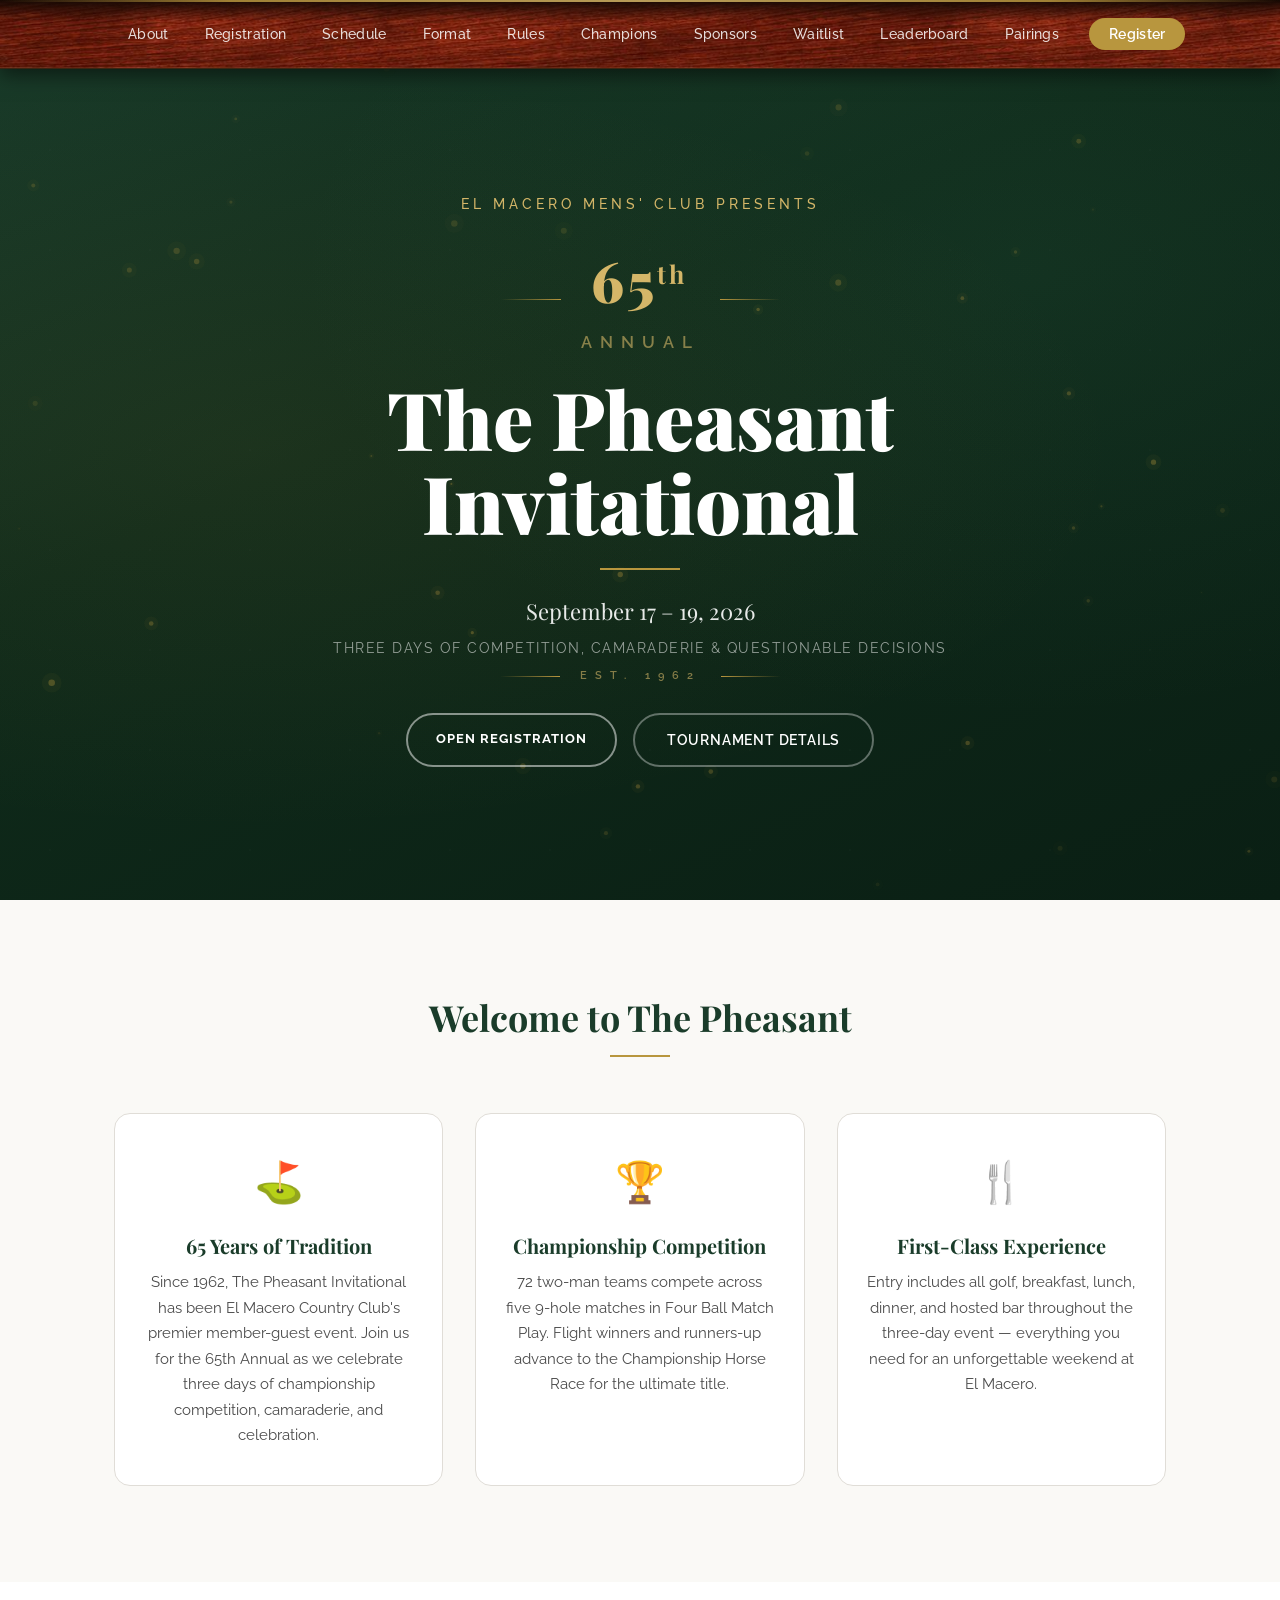
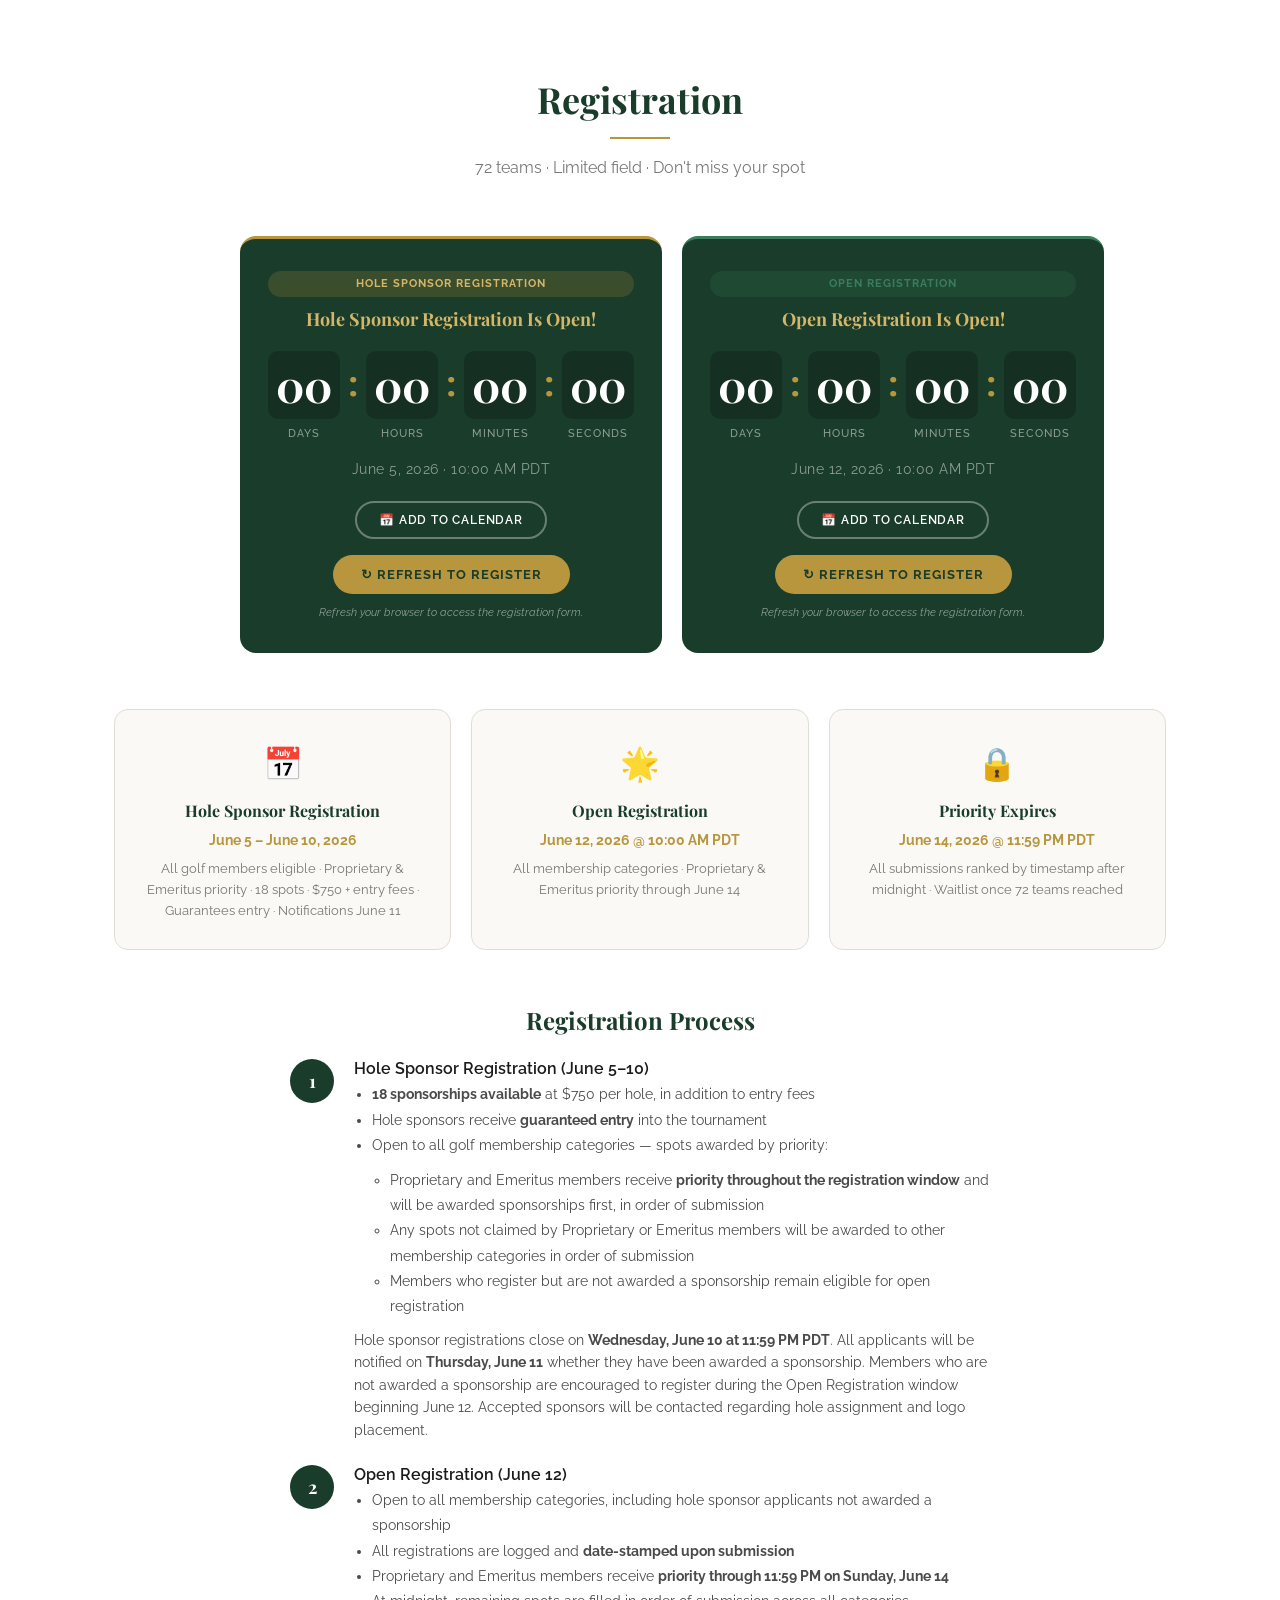
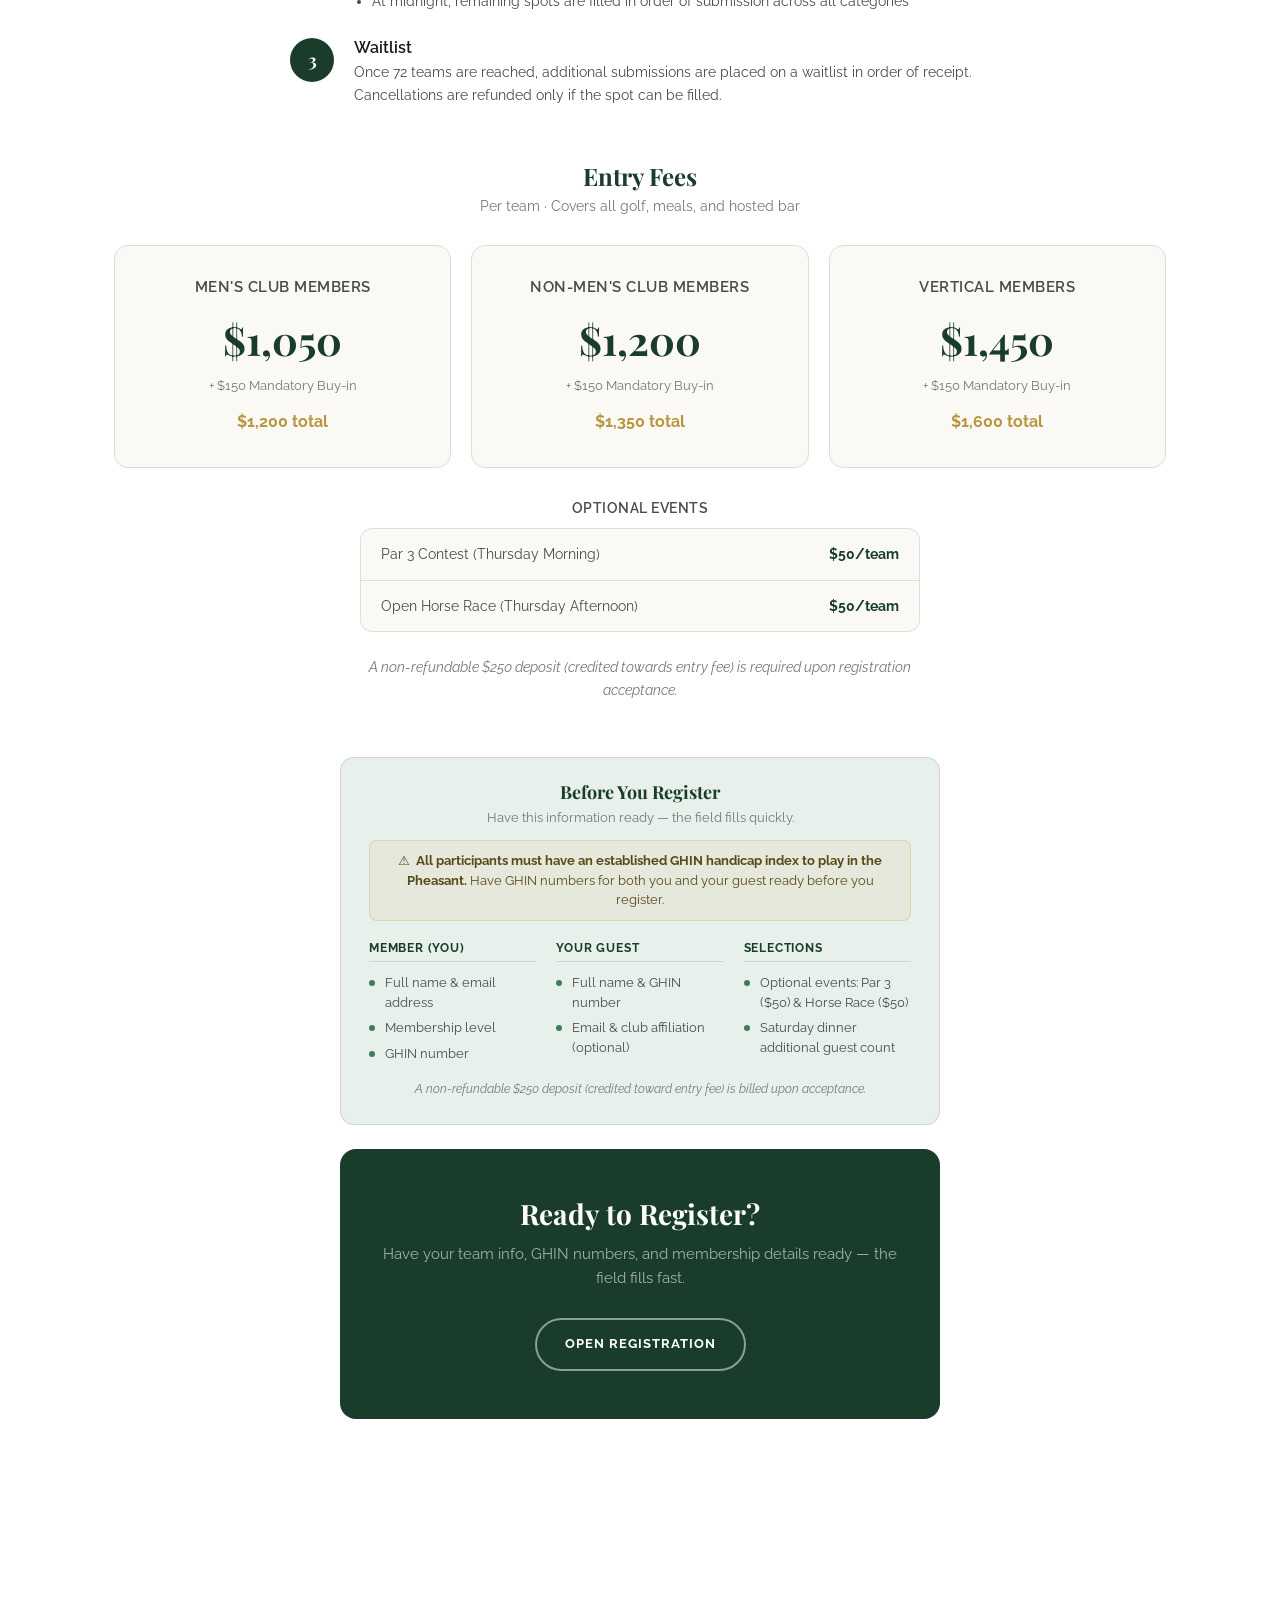
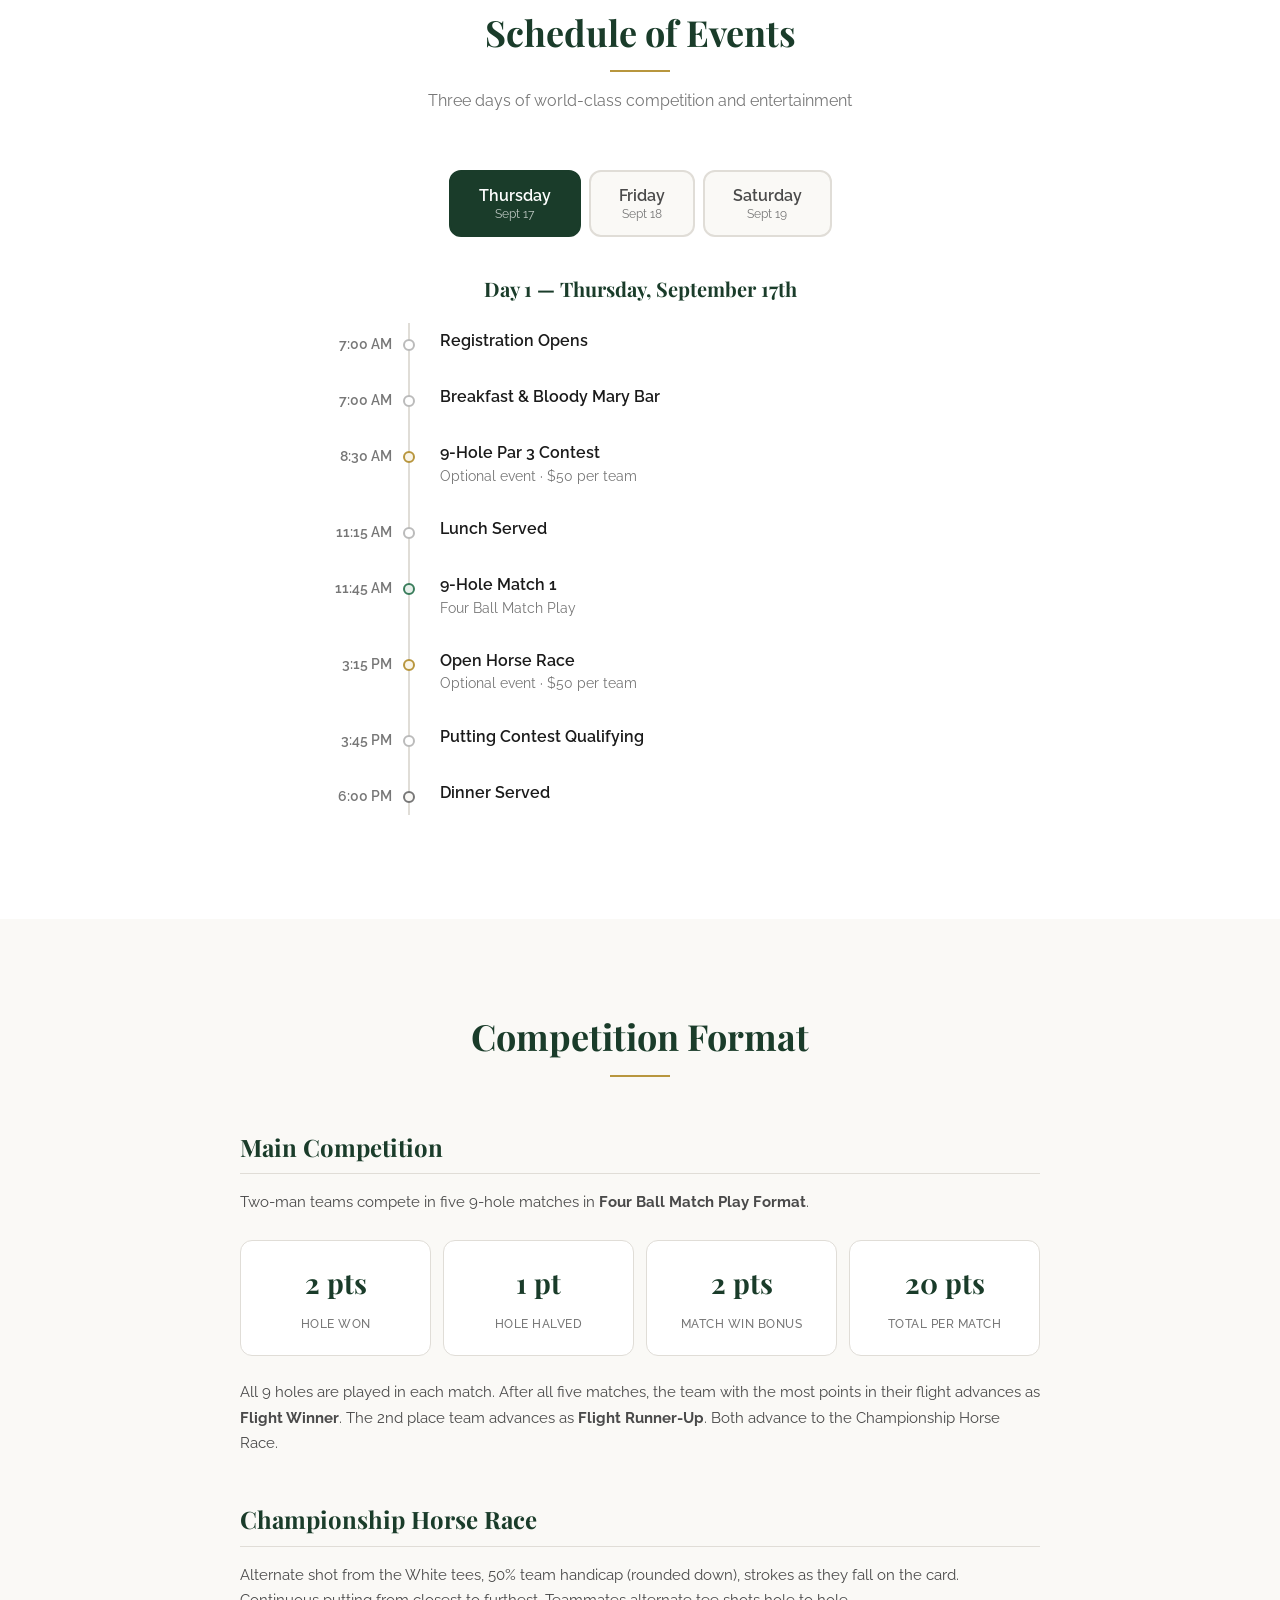
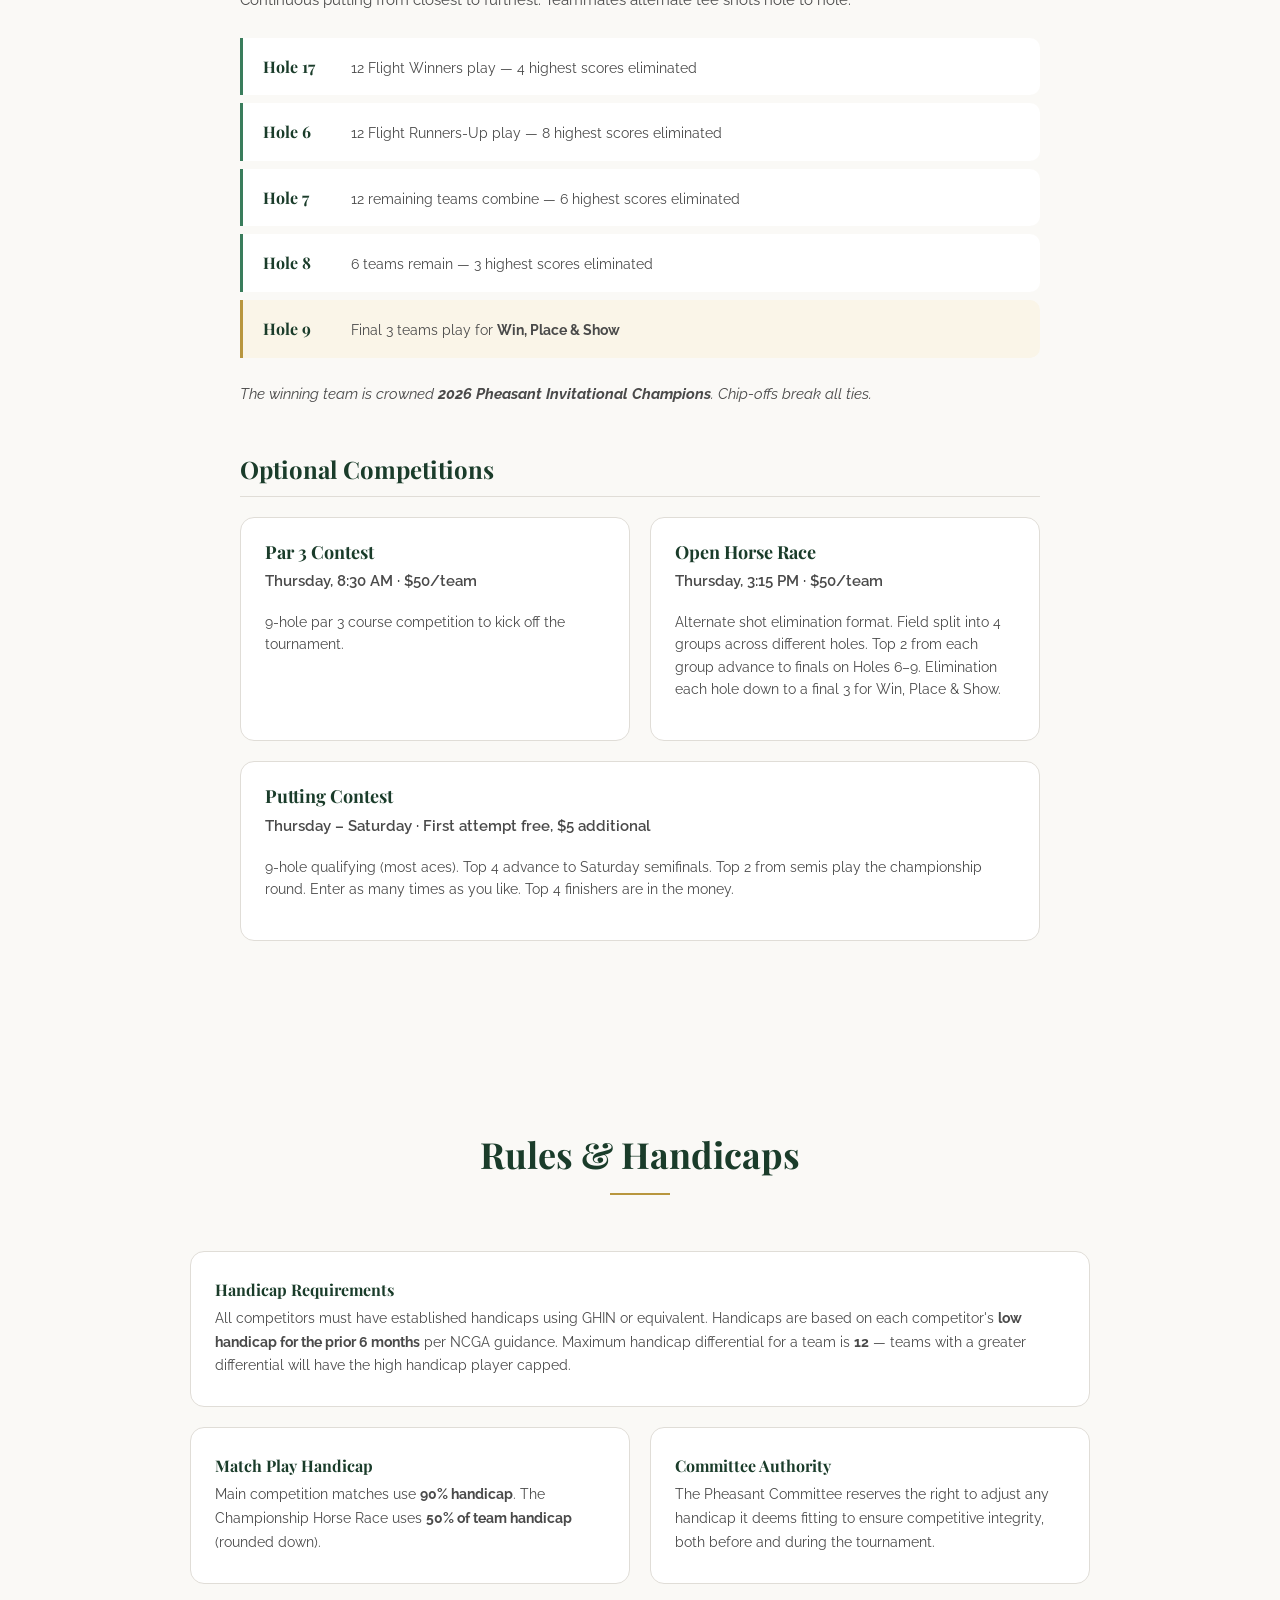
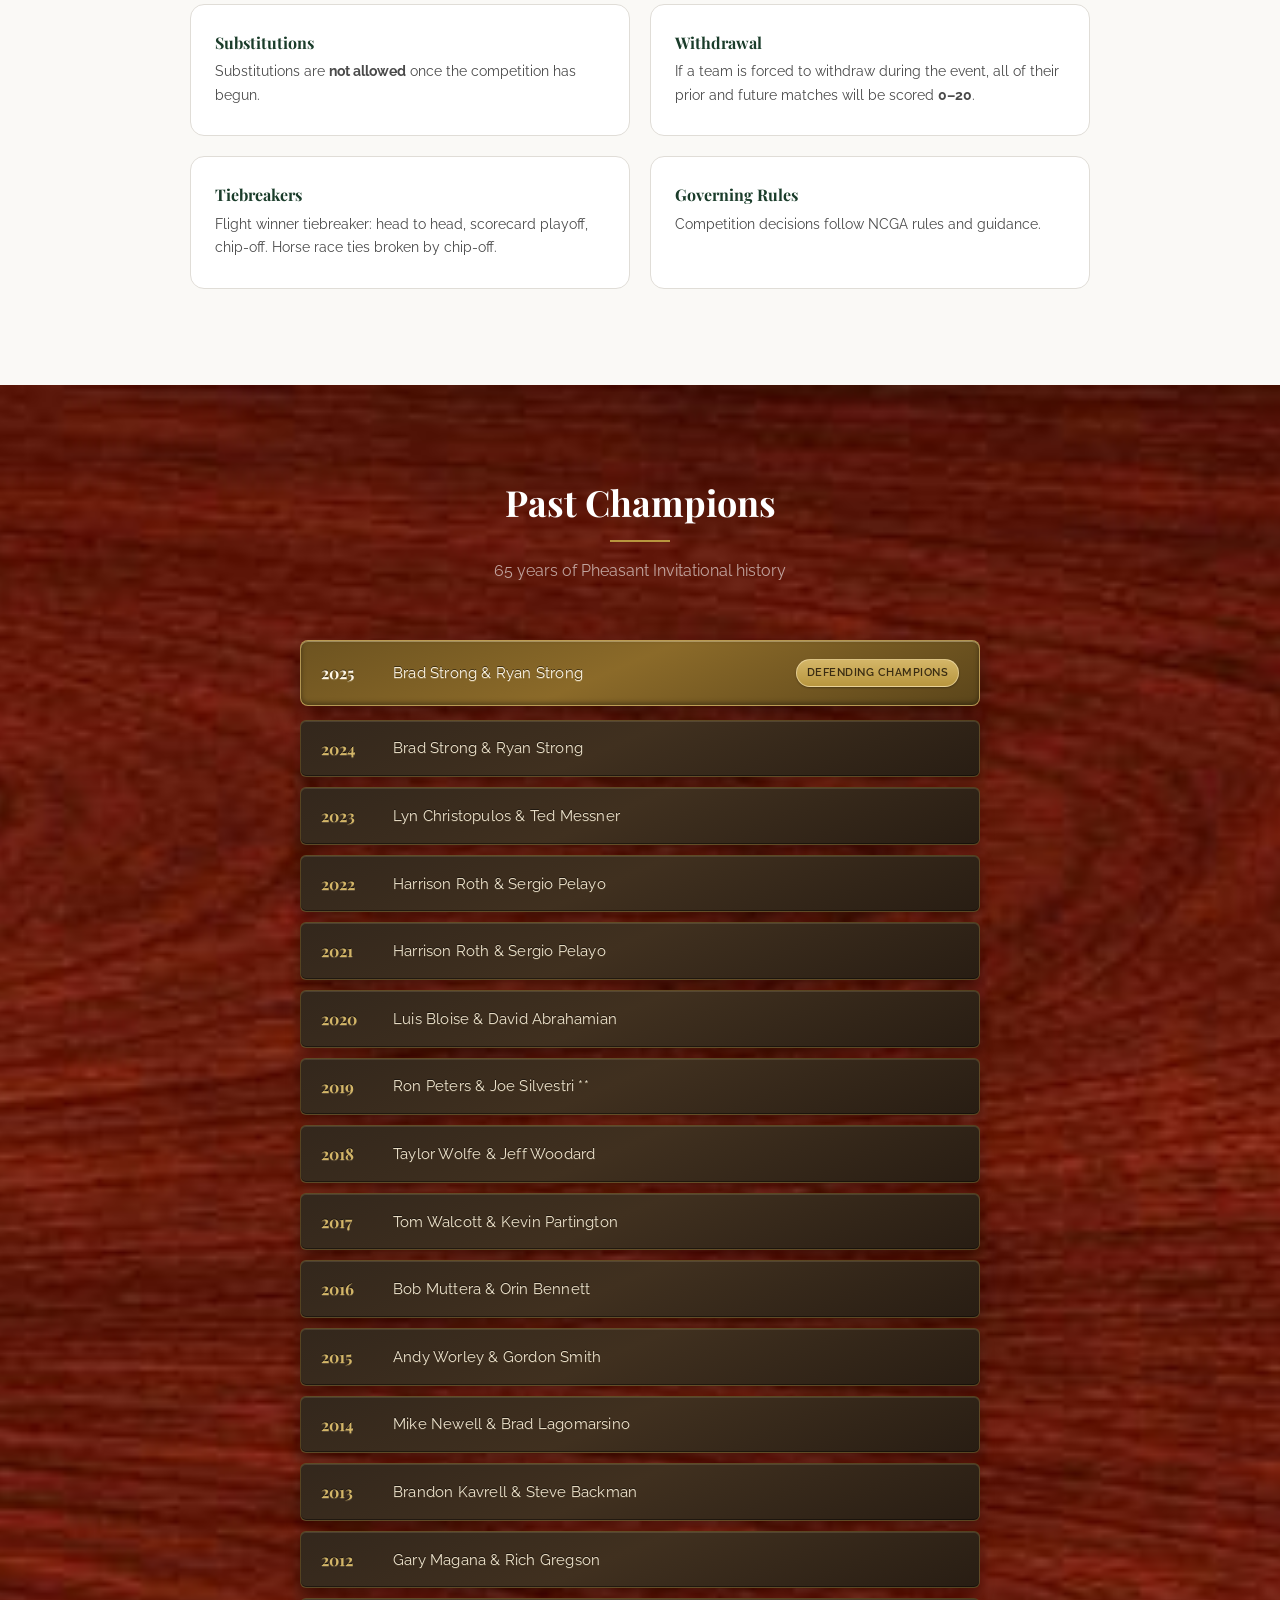
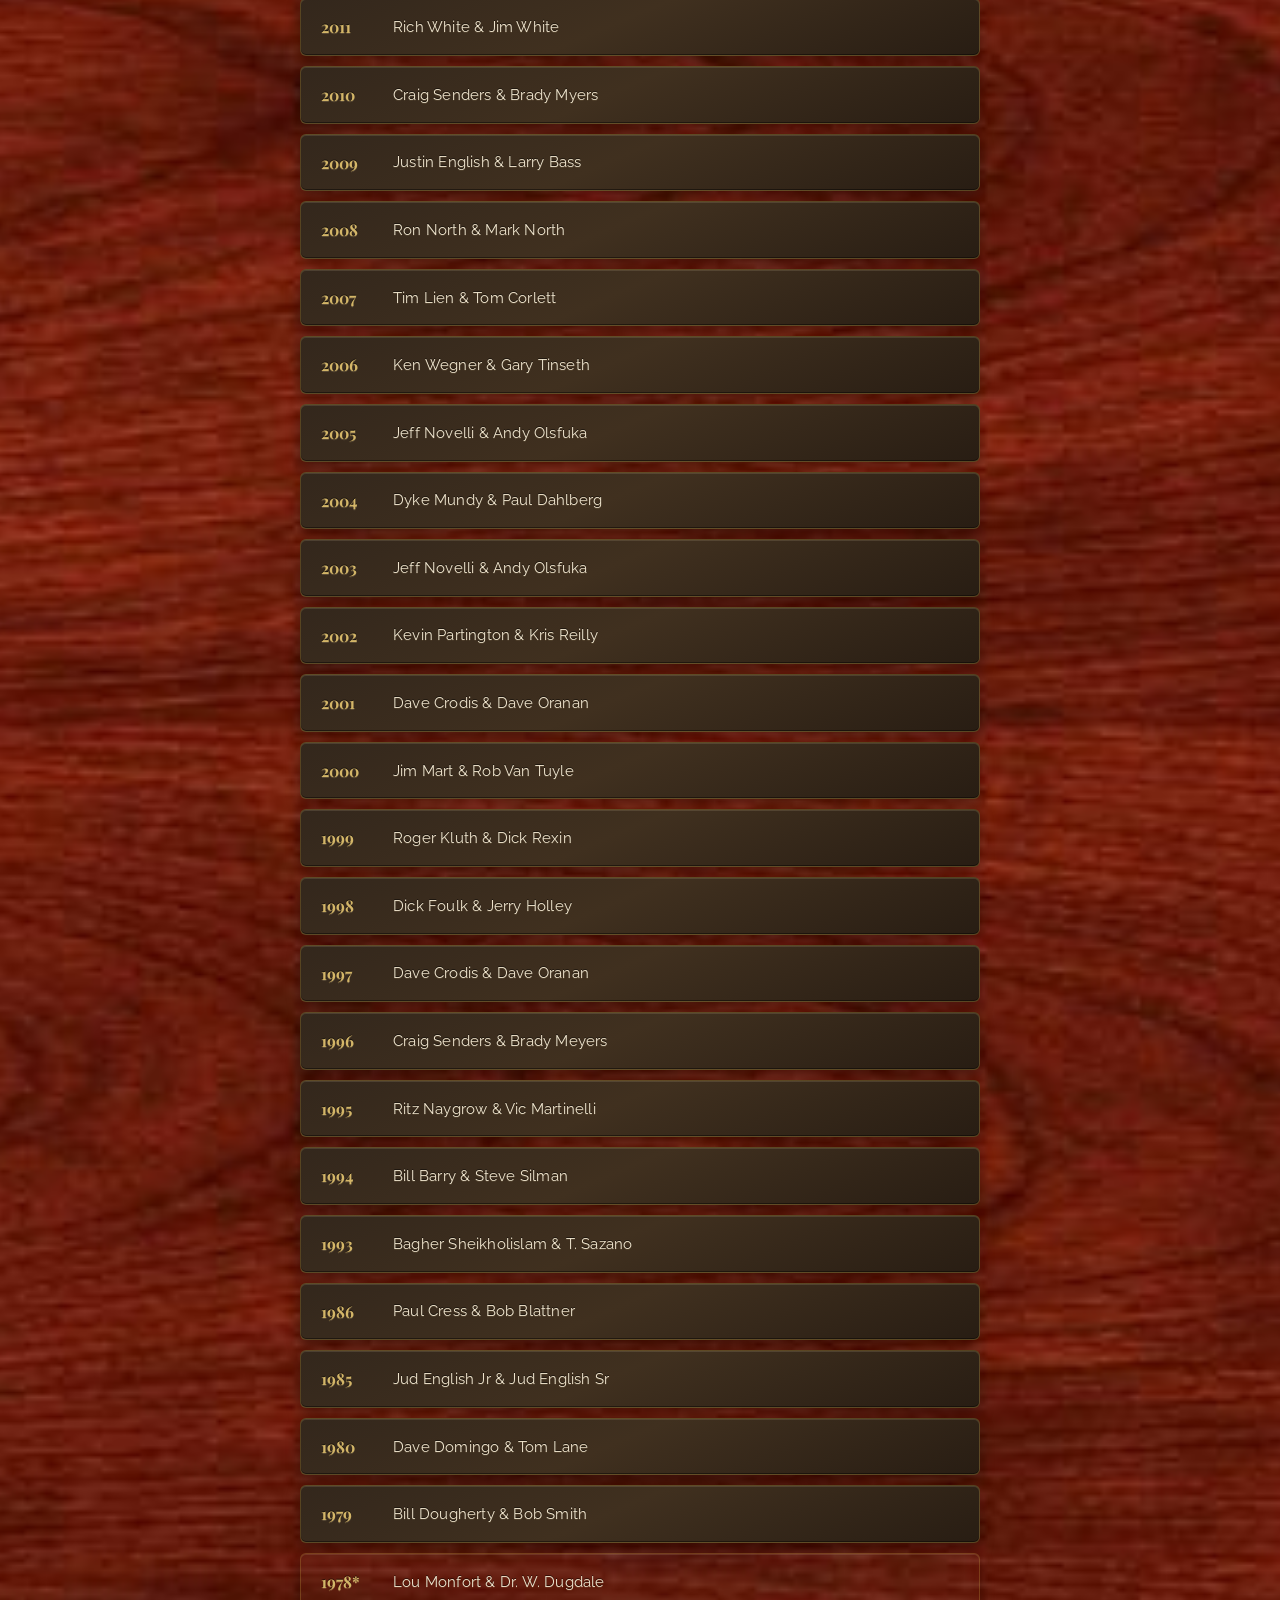
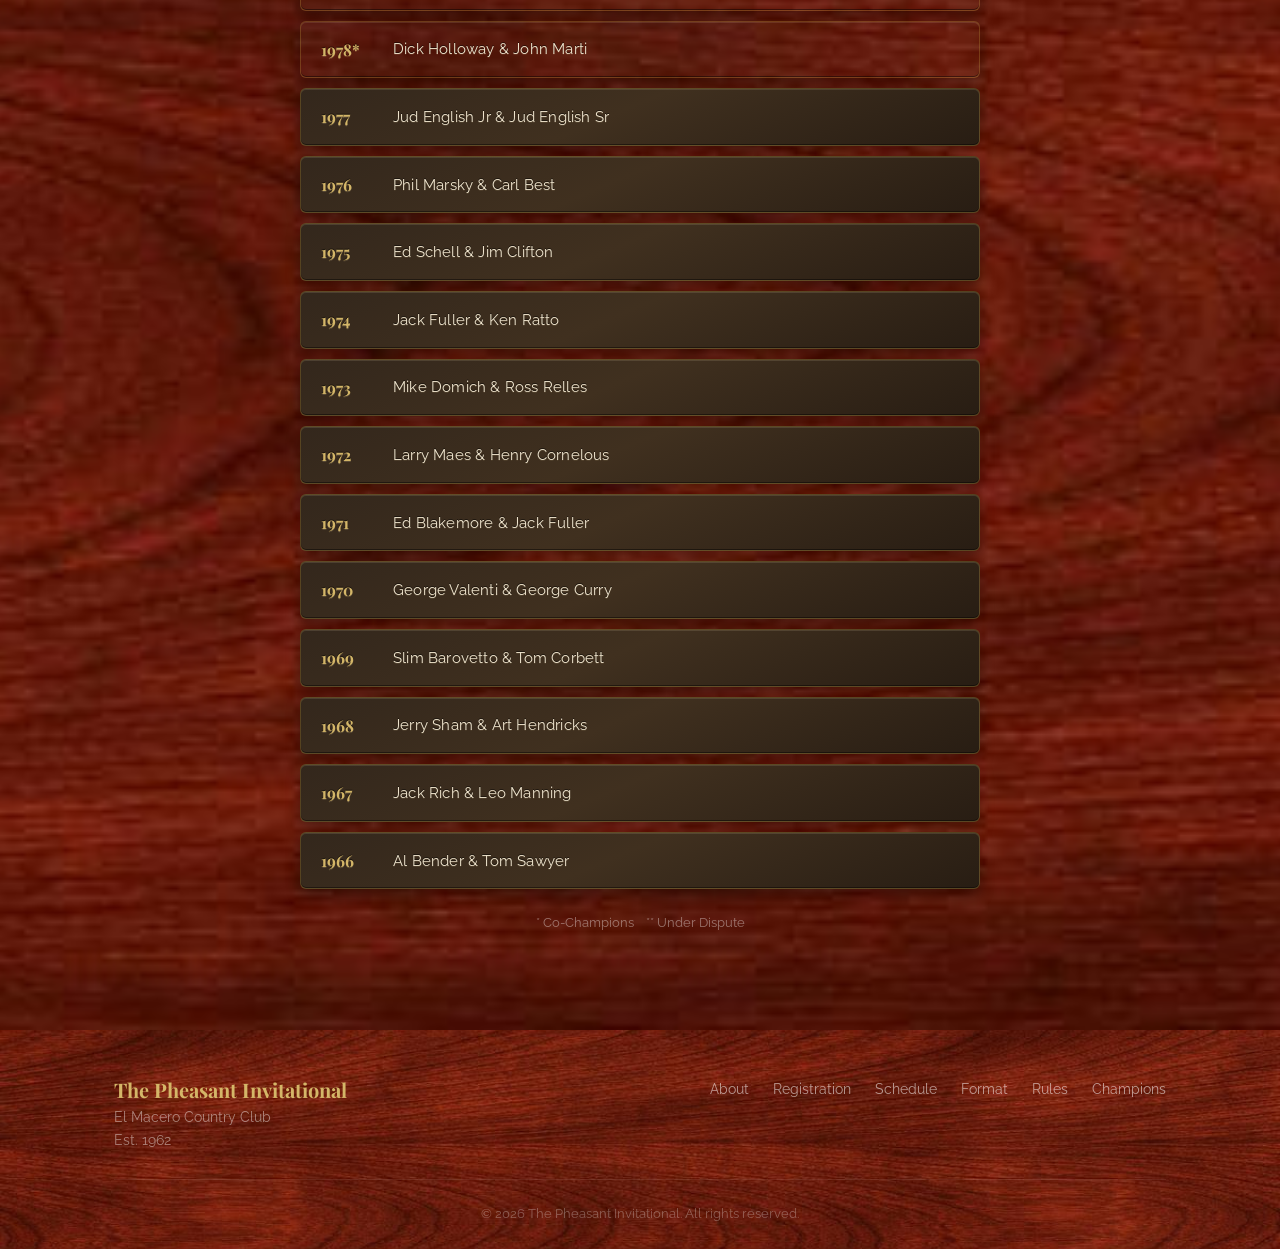
==== index.html @ 81bf5334 "Experiment: solid ("black") status bar for iOS 27 glass behavior The light band at the top now appea" ====
<!DOCTYPE html>
<html lang="en">
<head>
    <script async src="https://www.googletagmanager.com/gtag/js?id=G-2JSQBXHEBN"></script>
    <script>window.dataLayer=window.dataLayer||[];function gtag(){dataLayer.push(arguments);}gtag('js',new Date());gtag('config','G-2JSQBXHEBN');</script>
    <meta charset="UTF-8">
    <meta name="viewport" content="width=device-width, initial-scale=1.0, viewport-fit=cover">
    <title>The Pheasant Invitational | El Macero Country Club</title>
    <meta name="description" content="The Pheasant Invitational - El Macero Country Club's Premier Member-Guest Golf Tournament. September 17-19, 2026.">
    <link rel="preconnect" href="https://fonts.googleapis.com">
    <link rel="preconnect" href="https://fonts.gstatic.com" crossorigin>
    <link href="https://fonts.googleapis.com/css2?family=Playfair+Display:ital,wght@0,400;0,700;0,900;1,400&family=Raleway:wght@300;400;500;600;700&display=swap" rel="stylesheet">
    <link rel="stylesheet" href="styles.css?v=11">
    <link rel="stylesheet" href="lux.css?v=11">
    <link rel="manifest" href="manifest.json">
    <link rel="icon" href="favicon.ico" sizes="32x32">
    <link rel="apple-touch-icon" href="apple-touch-icon.png?v=2">
    <meta name="theme-color" content="#1a0a05">
    <meta name="apple-mobile-web-app-capable" content="yes">
    <meta name="mobile-web-app-capable" content="yes">
    <meta name="apple-mobile-web-app-status-bar-style" content="black">
    <meta name="apple-mobile-web-app-title" content="Pheasant">
</head>
<body>
    <!-- Navigation -->
    <nav id="navbar" class="navbar">
        <div class="nav-container">
            <a href="#hero" class="nav-logo"><img src="copper-logo-nav.png" alt="The Pheasant Invitational" class="nav-logo-img"></a>
            <button class="nav-toggle" id="navToggle" aria-label="Toggle navigation">
                <span></span>
                <span></span>
                <span></span>
            </button>
            <ul class="nav-menu" id="navMenu">
                <li><a href="#about" class="nav-link">About</a></li>
                <li><a href="#registration" class="nav-link">Registration</a></li>
                <li><a href="#schedule" class="nav-link">Schedule</a></li>
                <li><a href="#format" class="nav-link">Format</a></li>
                <li><a href="#rules" class="nav-link">Rules</a></li>
                <li><a href="#champions" class="nav-link">Champions</a></li>
                <li><a href="sponsors.html" class="nav-link">Sponsors</a></li>
                <li><a href="waitlist.html" class="nav-link">Waitlist</a></li>
                <li class="tournament-nav-item"><a href="leaderboard.html" class="nav-link">Leaderboard</a></li>
                <li class="tournament-nav-item"><a href="pairings.html" class="nav-link">Pairings</a></li>
                <li><a href="register.html" class="nav-link nav-cta">Register</a></li>
            </ul>
        </div>
    </nav>

    <!-- Hero Section -->
    <section id="hero" class="hero">
        <canvas id="heroParticles"></canvas>
        <div class="hero-overlay"></div>
        <div class="hero-content">
            <p class="hero-subtitle">El Macero Mens' Club Presents</p>
            <div class="hero-anniversary-line">
                <p class="hero-anniversary"><span id="annivCounter">65</span><span class="ordinal">th</span><span class="annual-text">Annual</span></p>
            </div>
            <h1 class="hero-title">The Pheasant<br>Invitational</h1>
            <div class="hero-divider"></div>
            <p class="hero-date">September 17 &ndash; 19, 2026</p>
            <p class="hero-tagline">Three Days of Competition, Camaraderie &amp; Questionable Decisions</p>
            <div class="hero-est-line">
                <p class="hero-est">Est. 1962</p>
            </div>
            <div class="hero-actions">
                <div class="hero-reg-btns">
                    <a href="register.html" class="btn btn-reg-sponsor" id="heroSponsorBtn">Hole Sponsor Registration</a>
                    <a href="register.html" class="btn btn-reg-open" id="heroOpenBtn">Open Registration</a>
                </div>
                <a href="#format" class="btn btn-outline">Tournament Details</a>
            </div>
        </div>
    </section>

    <!-- About Section -->
    <section id="about" class="section about">
        <div class="container">
            <div class="section-header">
                <h2>Welcome to The Pheasant</h2>
                <div class="section-divider"></div>
            </div>
            <div class="about-grid">
                <div class="about-card">
                    <div class="about-icon">&#9971;</div>
                    <h3>65 Years of Tradition</h3>
                    <p>Since 1962, The Pheasant Invitational has been El Macero Country Club's premier member-guest event. Join us for the 65th Annual as we celebrate three days of championship competition, camaraderie, and celebration.</p>
                </div>
                <div class="about-card">
                    <div class="about-icon">&#127942;</div>
                    <h3>Championship Competition</h3>
                    <p>72 two-man teams compete across five 9-hole matches in Four Ball Match Play. Flight winners and runners-up advance to the Championship Horse Race for the ultimate title.</p>
                </div>
                <div class="about-card">
                    <div class="about-icon">&#127860;</div>
                    <h3>First-Class Experience</h3>
                    <p>Entry includes all golf, breakfast, lunch, dinner, and hosted bar throughout the three-day event — everything you need for an unforgettable weekend at El Macero.</p>
                </div>
            </div>
        </div>
    </section>

    <!-- Registration Section -->
    <section id="registration" class="section registration">
        <div class="container">
            <div class="section-header">
                <h2>Registration</h2>
                <div class="section-divider"></div>
                <p class="section-subtitle">72 teams &middot; Limited field &middot; Don't miss your spot</p>
            </div>

            <!-- Dual Countdown Timers -->
            <div class="countdown-dual" id="countdownDual">

                <!-- Sponsor Registration Countdown -->
                <div class="countdown-box countdown-sponsor" id="countdownSponsor">
                    <div class="countdown-badge">Hole Sponsor Registration</div>
                    <h3 id="sponsorCountdownTitle">Hole Sponsor Registration Opens In</h3>
                    <div class="countdown-timer" id="sponsorCountdownTimer">
                        <div class="countdown-unit">
                            <span class="countdown-value" id="sponsorDays">--</span>
                            <span class="countdown-label">Days</span>
                        </div>
                        <div class="countdown-sep">:</div>
                        <div class="countdown-unit">
                            <span class="countdown-value" id="sponsorHours">--</span>
                            <span class="countdown-label">Hours</span>
                        </div>
                        <div class="countdown-sep">:</div>
                        <div class="countdown-unit">
                            <span class="countdown-value" id="sponsorMinutes">--</span>
                            <span class="countdown-label">Minutes</span>
                        </div>
                        <div class="countdown-sep">:</div>
                        <div class="countdown-unit">
                            <span class="countdown-value" id="sponsorSeconds">--</span>
                            <span class="countdown-label">Seconds</span>
                        </div>
                    </div>
                    <p class="countdown-date">June 5, 2026 &middot; 10:00 AM PDT</p>
                    <div class="countdown-flex-gap"></div>
                    <button class="btn btn-outline" onclick="downloadICS('sponsor')" style="font-size:12px; padding:10px 22px;">&#128197; Add to Calendar</button>
                    <div class="countdown-refresh-prompt" id="sponsorRefreshPrompt" style="display:none;">
                        <button onclick="window.location.reload()" class="btn-refresh">&#8635; Refresh to Register</button>
                        <p class="countdown-refresh-note">Refresh your browser to access the registration form.</p>
                    </div>
                </div>

                <!-- Open Registration Countdown -->
                <div class="countdown-box countdown-open" id="countdownOpen">
                    <div class="countdown-badge">Open Registration</div>
                    <h3 id="openCountdownTitle">Open Registration Opens In</h3>
                    <div class="countdown-timer" id="openCountdownTimer">
                        <div class="countdown-unit">
                            <span class="countdown-value" id="openDays">--</span>
                            <span class="countdown-label">Days</span>
                        </div>
                        <div class="countdown-sep">:</div>
                        <div class="countdown-unit">
                            <span class="countdown-value" id="openHours">--</span>
                            <span class="countdown-label">Hours</span>
                        </div>
                        <div class="countdown-sep">:</div>
                        <div class="countdown-unit">
                            <span class="countdown-value" id="openMinutes">--</span>
                            <span class="countdown-label">Minutes</span>
                        </div>
                        <div class="countdown-sep">:</div>
                        <div class="countdown-unit">
                            <span class="countdown-value" id="openSeconds">--</span>
                            <span class="countdown-label">Seconds</span>
                        </div>
                    </div>
                    <p class="countdown-date">June 12, 2026 &middot; 10:00 AM PDT</p>
                    <div class="countdown-flex-gap"></div>
                    <button class="btn btn-outline" onclick="downloadICS('open')" style="font-size:12px; padding:10px 22px;">&#128197; Add to Calendar</button>
                    <div class="countdown-refresh-prompt" id="openRefreshPrompt" style="display:none;">
                        <button onclick="window.location.reload()" class="btn-refresh">&#8635; Refresh to Register</button>
                        <p class="countdown-refresh-note">Refresh your browser to access the registration form.</p>
                    </div>
                </div>

            </div>

            <!-- Key Dates -->
            <div class="reg-dates">
                <div class="reg-date-card">
                    <div class="reg-date-icon">&#128197;</div>
                    <h4>Hole Sponsor Registration</h4>
                    <p class="reg-date-value">June 5 &ndash; June 10, 2026</p>
                    <p>All golf members eligible &middot; Proprietary &amp; Emeritus priority &middot; 18 spots &middot; $750 + entry fees &middot; Guarantees entry &middot; Notifications June 11</p>
                </div>
                <div class="reg-date-card">
                    <div class="reg-date-icon">&#127775;</div>
                    <h4>Open Registration</h4>
                    <p class="reg-date-value">June 12, 2026 @ 10:00 AM PDT</p>
                    <p>All membership categories &middot; Proprietary &amp; Emeritus priority through June 14</p>
                </div>
                <div class="reg-date-card">
                    <div class="reg-date-icon">&#128274;</div>
                    <h4>Priority Expires</h4>
                    <p class="reg-date-value">June 14, 2026 @ 11:59 PM PDT</p>
                    <p>All submissions ranked by timestamp after midnight &middot; Waitlist once 72 teams reached</p>
                </div>
            </div>

            <!-- Registration Process -->
            <div class="reg-process">
                <h3>Registration Process</h3>
                <div class="process-steps">
                    <div class="process-step">
                        <div class="step-number">1</div>
                        <div class="step-content">
                            <h4>Hole Sponsor Registration (June 5&ndash;10)</h4>
                            <ul style="margin: 0 0 10px 18px; font-size: 14px; color: var(--gray-dark); line-height: 1.8; list-style-type: disc;">
                                <li><strong>18 sponsorships available</strong> at $750 per hole, in addition to entry fees</li>
                                <li>Hole sponsors receive <strong>guaranteed entry</strong> into the tournament</li>
                                <li>Open to all golf membership categories — spots awarded by priority:</li>
                            </ul>
                            <ul style="margin: 0 0 10px 36px; font-size: 14px; color: var(--gray-dark); line-height: 1.8; list-style-type: circle;">
                                <li>Proprietary and Emeritus members receive <strong>priority throughout the registration window</strong> and will be awarded sponsorships first, in order of submission</li>
                                <li>Any spots not claimed by Proprietary or Emeritus members will be awarded to other membership categories in order of submission</li>
                                <li>Members who register but are not awarded a sponsorship remain eligible for open registration</li>
                            </ul>
                            <p style="margin-top: 10px;">Hole sponsor registrations close on <strong>Wednesday, June 10 at 11:59 PM PDT</strong>. All applicants will be notified on <strong>Thursday, June 11</strong> whether they have been awarded a sponsorship. Members who are not awarded a sponsorship are encouraged to register during the Open Registration window beginning June 12. Accepted sponsors will be contacted regarding hole assignment and logo placement.</p>
                        </div>
                    </div>
                    <div class="process-step">
                        <div class="step-number">2</div>
                        <div class="step-content">
                            <h4>Open Registration (June 12)</h4>
                            <ul style="margin: 0 0 0 18px; font-size: 14px; color: var(--gray-dark); line-height: 1.8; list-style-type: disc;">
                                <li>Open to all membership categories, including hole sponsor applicants not awarded a sponsorship</li>
                                <li>All registrations are logged and <strong>date-stamped upon submission</strong></li>
                                <li>Proprietary and Emeritus members receive <strong>priority through 11:59 PM on Sunday, June 14</strong></li>
                                <li>At midnight, remaining spots are filled in order of submission across all categories</li>
                            </ul>
                        </div>
                    </div>
                    <div class="process-step">
                        <div class="step-number">3</div>
                        <div class="step-content">
                            <h4>Waitlist</h4>
                            <p>Once 72 teams are reached, additional submissions are placed on a waitlist in order of receipt. Cancellations are refunded only if the spot can be filled.</p>
                        </div>
                    </div>
                </div>
            </div>

            <!-- Pricing -->
            <div class="pricing">
                <h3>Entry Fees</h3>
                <p class="pricing-subtitle">Per team &middot; Covers all golf, meals, and hosted bar</p>

                <div class="pricing-grid">
                    <div class="pricing-card">
                        <h4>Men's Club Members</h4>
                        <div class="price">$1,050</div>
                        <p class="price-detail">+ $150 Mandatory Buy-in</p>
                        <p class="price-total">$1,200 total</p>
                    </div>
                    <div class="pricing-card">
                        <h4>Non-Men's Club Members</h4>
                        <div class="price">$1,200</div>
                        <p class="price-detail">+ $150 Mandatory Buy-in</p>
                        <p class="price-total">$1,350 total</p>
                    </div>
                    <div class="pricing-card">
                        <h4>Vertical Members</h4>
                        <div class="price">$1,450</div>
                        <p class="price-detail">+ $150 Mandatory Buy-in</p>
                        <p class="price-total">$1,600 total</p>
                    </div>
                </div>

                <div class="optional-pricing">
                    <h4>Optional Events</h4>
                    <div class="optional-pricing-items">
                        <div class="optional-price-item">
                            <span>Par 3 Contest (Thursday Morning)</span>
                            <span class="optional-price">$50/team</span>
                        </div>
                        <div class="optional-price-item">
                            <span>Open Horse Race (Thursday Afternoon)</span>
                            <span class="optional-price">$50/team</span>
                        </div>
                    </div>
                </div>

                <p class="deposit-notice">A non-refundable $250 deposit (credited towards entry fee) is required upon registration acceptance.</p>
            </div>

            <!-- Registration Checklist -->
            <div class="checklist-box">
                <h3>Before You Register</h3>
                <p class="checklist-intro">Have this information ready &mdash; the field fills quickly.</p>
                <p class="checklist-handicap-notice">&#9888;&nbsp; <strong>All participants must have an established GHIN handicap index to play in the Pheasant.</strong> Have GHIN numbers for both you and your guest ready before you register.</p>
                <div class="checklist-grid">
                    <div class="checklist-col">
                        <h4>Member (You)</h4>
                        <ul class="reg-checklist">
                            <li>Full name &amp; email address</li>
                            <li>Membership level</li>
                            <li>GHIN number</li>
                        </ul>
                    </div>
                    <div class="checklist-col">
                        <h4>Your Guest</h4>
                        <ul class="reg-checklist">
                            <li>Full name &amp; GHIN number</li>
                            <li>Email &amp; club affiliation (optional)</li>
                        </ul>
                    </div>
                    <div class="checklist-col">
                        <h4>Selections</h4>
                        <ul class="reg-checklist">
                            <li>Optional events: Par 3 ($50) &amp; Horse Race ($50)</li>
                            <li>Saturday dinner additional guest count</li>
                        </ul>
                    </div>
                </div>
                <p class="checklist-note">A non-refundable $250 deposit (credited toward entry fee) is billed upon acceptance.</p>
            </div>

            <!-- Registration CTA -->
            <div class="reg-cta-box">
                <h3>Ready to Register?</h3>
                <p>Have your team info, GHIN numbers, and membership details ready &mdash; the field fills fast.</p>
                <div class="cta-reg-btns">
                    <a href="register.html" class="btn btn-reg-sponsor btn-register-cta" id="ctaSponsorBtn">Hole Sponsor Registration</a>
                    <a href="register.html" class="btn btn-reg-open btn-register-cta" id="ctaOpenBtn">Open Registration</a>
                </div>
            </div>
        </div>
    </section>

    <!-- Schedule Section -->
    <section id="schedule" class="section schedule">
        <div class="container">
            <div class="section-header">
                <h2>Schedule of Events</h2>
                <div class="section-divider"></div>
                <p class="section-subtitle">Three days of world-class competition and entertainment</p>
            </div>

            <div class="schedule-tabs">
                <button class="tab-btn active" data-day="day1">Thursday<span class="tab-date">Sept 17</span></button>
                <button class="tab-btn" data-day="day2">Friday<span class="tab-date">Sept 18</span></button>
                <button class="tab-btn" data-day="day3">Saturday<span class="tab-date">Sept 19</span></button>
            </div>

            <div class="schedule-content">
                <!-- Day 1 -->
                <div class="schedule-day active" id="day1">
                    <h3 class="day-title">Day 1 &mdash; Thursday, September 17th</h3>
                    <div class="timeline">
                        <div class="timeline-item">
                            <div class="timeline-time">7:00 AM</div>
                            <div class="timeline-event">
                                <h4>Registration Opens</h4>
                            </div>
                        </div>
                        <div class="timeline-item">
                            <div class="timeline-time">7:00 AM</div>
                            <div class="timeline-event">
                                <h4>Breakfast &amp; Bloody Mary Bar</h4>
                            </div>
                        </div>
                        <div class="timeline-item highlight">
                            <div class="timeline-time">8:30 AM</div>
                            <div class="timeline-event">
                                <h4>9-Hole Par 3 Contest</h4>
                                <p>Optional event &middot; $50 per team</p>
                            </div>
                        </div>
                        <div class="timeline-item">
                            <div class="timeline-time">11:15 AM</div>
                            <div class="timeline-event">
                                <h4>Lunch Served</h4>
                            </div>
                        </div>
                        <div class="timeline-item match">
                            <div class="timeline-time">11:45 AM</div>
                            <div class="timeline-event">
                                <h4>9-Hole Match 1</h4>
                                <p>Four Ball Match Play</p>
                            </div>
                        </div>
                        <div class="timeline-item highlight">
                            <div class="timeline-time">3:15 PM</div>
                            <div class="timeline-event">
                                <h4>Open Horse Race</h4>
                                <p>Optional event &middot; $50 per team</p>
                            </div>
                        </div>
                        <div class="timeline-item">
                            <div class="timeline-time">3:45 PM</div>
                            <div class="timeline-event">
                                <h4>Putting Contest Qualifying</h4>
                            </div>
                        </div>
                        <div class="timeline-item social">
                            <div class="timeline-time">6:00 PM</div>
                            <div class="timeline-event">
                                <h4>Dinner Served</h4>
                            </div>
                        </div>
                    </div>
                </div>

                <!-- Day 2 -->
                <div class="schedule-day" id="day2">
                    <h3 class="day-title">Day 2 &mdash; Friday, September 18th</h3>
                    <div class="timeline">
                        <div class="timeline-item">
                            <div class="timeline-time">7:30 AM</div>
                            <div class="timeline-event">
                                <h4>Registration / Breakfast / Bloody Mary Bar</h4>
                            </div>
                        </div>
                        <div class="timeline-item match">
                            <div class="timeline-time">9:00 AM</div>
                            <div class="timeline-event">
                                <h4>9-Hole Match 2</h4>
                                <p>Four Ball Match Play</p>
                            </div>
                        </div>
                        <div class="timeline-item social">
                            <div class="timeline-time">12:00 PM</div>
                            <div class="timeline-event">
                                <h4>Lunch Served</h4>
                            </div>
                        </div>
                        <div class="timeline-item match">
                            <div class="timeline-time">1:00 PM</div>
                            <div class="timeline-event">
                                <h4>9-Hole Match 3</h4>
                                <p>Four Ball Match Play</p>
                            </div>
                        </div>
                        <div class="timeline-item highlight">
                            <div class="timeline-time">4:30 PM</div>
                            <div class="timeline-event">
                                <h4>Putting Contest / Friday Night Party</h4>
                            </div>
                        </div>
                        <div class="timeline-item social">
                            <div class="timeline-time">6:00 PM</div>
                            <div class="timeline-event">
                                <h4>Dinner Served</h4>
                            </div>
                        </div>
                        <div class="timeline-item social">
                            <div class="timeline-time">9:15 PM</div>
                            <div class="timeline-event">
                                <h4>Late-Night Snack</h4>
                            </div>
                        </div>
                    </div>
                </div>

                <!-- Day 3 -->
                <div class="schedule-day" id="day3">
                    <h3 class="day-title">Day 3 &mdash; Saturday, September 19th</h3>
                    <div class="timeline">
                        <div class="timeline-item">
                            <div class="timeline-time">7:00 AM</div>
                            <div class="timeline-event">
                                <h4>Breakfast / Bloody Mary Bar</h4>
                            </div>
                        </div>
                        <div class="timeline-item highlight">
                            <div class="timeline-time">7:30 AM</div>
                            <div class="timeline-event">
                                <h4>Putting Contest Semifinals</h4>
                            </div>
                        </div>
                        <div class="timeline-item match">
                            <div class="timeline-time">8:30 AM</div>
                            <div class="timeline-event">
                                <h4>9-Hole Match 4</h4>
                                <p>Four Ball Match Play</p>
                            </div>
                        </div>
                        <div class="timeline-item">
                            <div class="timeline-time">11:30 AM</div>
                            <div class="timeline-event">
                                <h4>Lunch / Putting Contest Championship</h4>
                            </div>
                        </div>
                        <div class="timeline-item match">
                            <div class="timeline-time">12:30 PM</div>
                            <div class="timeline-event">
                                <h4>9-Hole Match 5</h4>
                                <p>Four Ball Match Play</p>
                            </div>
                        </div>
                        <div class="timeline-item highlight">
                            <div class="timeline-time">4:00 PM</div>
                            <div class="timeline-event">
                                <h4>Championship Horse Race</h4>
                                <p>Flight Winners &amp; Runners-Up compete for the title</p>
                            </div>
                        </div>
                        <div class="timeline-item social">
                            <div class="timeline-time">5:30 PM</div>
                            <div class="timeline-event">
                                <h4>Cocktails &amp; Heavy Hors D'oeuvres</h4>
                            </div>
                        </div>
                        <div class="timeline-item social">
                            <div class="timeline-time">6:30 PM</div>
                            <div class="timeline-event">
                                <h4>Awards Presentation</h4>
                            </div>
                        </div>
                    </div>
                </div>
            </div>
        </div>
    </section>

    <!-- Competition Format Section -->
    <section id="format" class="section format">
        <div class="container">
            <div class="section-header">
                <h2>Competition Format</h2>
                <div class="section-divider"></div>
            </div>

            <!-- Main Competition -->
            <div class="format-block">
                <h3>Main Competition</h3>

                <p>Two-man teams compete in five 9-hole matches in <strong>Four Ball Match Play Format</strong>.</p>

                <div class="scoring-grid">
                    <div class="scoring-item">
                        <span class="scoring-value">2 pts</span>
                        <span class="scoring-label">Hole Won</span>
                    </div>
                    <div class="scoring-item">
                        <span class="scoring-value">1 pt</span>
                        <span class="scoring-label">Hole Halved</span>
                    </div>
                    <div class="scoring-item">
                        <span class="scoring-value">2 pts</span>
                        <span class="scoring-label">Match Win Bonus</span>
                    </div>
                    <div class="scoring-item">
                        <span class="scoring-value">20 pts</span>
                        <span class="scoring-label">Total Per Match</span>
                    </div>
                </div>

                <p>All 9 holes are played in each match. After all five matches, the team with the most points in their flight advances as <strong>Flight Winner</strong>. The 2nd place team advances as <strong>Flight Runner-Up</strong>. Both advance to the Championship Horse Race.</p>
            </div>

            <!-- Championship Horse Race -->
            <div class="format-block">
                <h3>Championship Horse Race</h3>
                <p>Alternate shot from the White tees, 50% team handicap (rounded down), strokes as they fall on the card. Continuous putting from closest to furthest. Teammates alternate tee shots hole to hole.</p>

                <div class="elimination-bracket">
                    <div class="bracket-round">
                        <div class="bracket-label">Hole 17</div>
                        <div class="bracket-detail">12 Flight Winners play &mdash; 4 highest scores eliminated</div>
                    </div>
                    <div class="bracket-round">
                        <div class="bracket-label">Hole 6</div>
                        <div class="bracket-detail">12 Flight Runners-Up play &mdash; 8 highest scores eliminated</div>
                    </div>
                    <div class="bracket-round">
                        <div class="bracket-label">Hole 7</div>
                        <div class="bracket-detail">12 remaining teams combine &mdash; 6 highest scores eliminated</div>
                    </div>
                    <div class="bracket-round">
                        <div class="bracket-label">Hole 8</div>
                        <div class="bracket-detail">6 teams remain &mdash; 3 highest scores eliminated</div>
                    </div>
                    <div class="bracket-round final">
                        <div class="bracket-label">Hole 9</div>
                        <div class="bracket-detail">Final 3 teams play for <strong>Win, Place &amp; Show</strong></div>
                    </div>
                </div>
                <p class="format-note">The winning team is crowned <strong>2026 Pheasant Invitational Champions</strong>. Chip-offs break all ties.</p>
            </div>

            <!-- Optional Competitions -->
            <div class="format-block">
                <h3>Optional Competitions</h3>

                <div class="optional-grid">
                    <div class="optional-card">
                        <h4>Par 3 Contest</h4>
                        <p class="optional-meta">Thursday, 8:30 AM &middot; $50/team</p>
                        <p>9-hole par 3 course competition to kick off the tournament.</p>
                    </div>

                    <div class="optional-card">
                        <h4>Open Horse Race</h4>
                        <p class="optional-meta">Thursday, 3:15 PM &middot; $50/team</p>
                        <p>Alternate shot elimination format. Field split into 4 groups across different holes. Top 2 from each group advance to finals on Holes 6&ndash;9. Elimination each hole down to a final 3 for Win, Place &amp; Show.</p>
                    </div>

                    <div class="optional-card optional-card--wide">
                        <h4>Putting Contest</h4>
                        <p class="optional-meta">Thursday &ndash; Saturday &middot; First attempt free, $5 additional</p>
                        <p>9-hole qualifying (most aces). Top 4 advance to Saturday semifinals. Top 2 from semis play the championship round. Enter as many times as you like. Top 4 finishers are in the money.</p>
                    </div>

                </div>
            </div>
        </div>
    </section>

    <!-- Rules Section -->
    <section id="rules" class="section rules">
        <div class="container">
            <div class="section-header">
                <h2>Rules &amp; Handicaps</h2>
                <div class="section-divider"></div>
            </div>

            <div class="rules-grid">
                <div class="rule-card rule-card--wide">
                    <h4>Handicap Requirements</h4>
                    <p>All competitors must have established handicaps using GHIN or equivalent. Handicaps are based on each competitor's <strong>low handicap for the prior 6 months</strong> per NCGA guidance. Maximum handicap differential for a team is <strong>12</strong> — teams with a greater differential will have the high handicap player capped.</p>
                </div>
                <div class="rule-card">
                    <h4>Match Play Handicap</h4>
                    <p>Main competition matches use <strong>90% handicap</strong>. The Championship Horse Race uses <strong>50% of team handicap</strong> (rounded down).</p>
                </div>
                <div class="rule-card">
                    <h4>Committee Authority</h4>
                    <p>The Pheasant Committee reserves the right to adjust any handicap it deems fitting to ensure competitive integrity, both before and during the tournament.</p>
                </div>
                <div class="rule-card">
                    <h4>Substitutions</h4>
                    <p>Substitutions are <strong>not allowed</strong> once the competition has begun.</p>
                </div>
                <div class="rule-card">
                    <h4>Withdrawal</h4>
                    <p>If a team is forced to withdraw during the event, all of their prior and future matches will be scored <strong>0&ndash;20</strong>.</p>
                </div>
                <div class="rule-card">
                    <h4>Tiebreakers</h4>
                    <p>Flight winner tiebreaker: head to head, scorecard playoff, chip-off. Horse race ties broken by chip-off.</p>
                </div>
                <div class="rule-card">
                    <h4>Governing Rules</h4>
                    <p>Competition decisions follow NCGA rules and guidance.</p>
                </div>
            </div>
        </div>
    </section>

    <!-- Past Champions Section -->
    <section id="champions" class="section champions">
        <div class="container">
            <div class="section-header">
                <h2>Past Champions</h2>
                <div class="section-divider"></div>
                <p class="section-subtitle">65 years of Pheasant Invitational history</p>
            </div>

            <div class="champions-list">
                <div class="champion-row defending">
                    <span class="champion-year">2025</span>
                    <span class="champion-names">Brad Strong &amp; Ryan Strong</span>
                    <span class="champion-badge">Defending Champions</span>
                </div>
                <div class="champion-row">
                    <span class="champion-year">2024</span>
                    <span class="champion-names">Brad Strong &amp; Ryan Strong</span>
                </div>
                <div class="champion-row">
                    <span class="champion-year">2023</span>
                    <span class="champion-names">Lyn Christopulos &amp; Ted Messner</span>
                </div>
                <div class="champion-row">
                    <span class="champion-year">2022</span>
                    <span class="champion-names">Harrison Roth &amp; Sergio Pelayo</span>
                </div>
                <div class="champion-row">
                    <span class="champion-year">2021</span>
                    <span class="champion-names">Harrison Roth &amp; Sergio Pelayo</span>
                </div>
                <div class="champion-row">
                    <span class="champion-year">2020</span>
                    <span class="champion-names">Luis Bloise &amp; David Abrahamian</span>
                </div>
                <div class="champion-row">
                    <span class="champion-year">2019</span>
                    <span class="champion-names">Ron Peters &amp; Joe Silvestri **</span>
                </div>
                <div class="champion-row">
                    <span class="champion-year">2018</span>
                    <span class="champion-names">Taylor Wolfe &amp; Jeff Woodard</span>
                </div>
                <div class="champion-row">
                    <span class="champion-year">2017</span>
                    <span class="champion-names">Tom Walcott &amp; Kevin Partington</span>
                </div>
                <div class="champion-row">
                    <span class="champion-year">2016</span>
                    <span class="champion-names">Bob Muttera &amp; Orin Bennett</span>
                </div>
                <div class="champion-row">
                    <span class="champion-year">2015</span>
                    <span class="champion-names">Andy Worley &amp; Gordon Smith</span>
                </div>
                <div class="champion-row">
                    <span class="champion-year">2014</span>
                    <span class="champion-names">Mike Newell &amp; Brad Lagomarsino</span>
                </div>
                <div class="champion-row">
                    <span class="champion-year">2013</span>
                    <span class="champion-names">Brandon Kavrell &amp; Steve Backman</span>
                </div>
                <div class="champion-row">
                    <span class="champion-year">2012</span>
                    <span class="champion-names">Gary Magana &amp; Rich Gregson</span>
                </div>
                <div class="champion-row">
                    <span class="champion-year">2011</span>
                    <span class="champion-names">Rich White &amp; Jim White</span>
                </div>
                <div class="champion-row">
                    <span class="champion-year">2010</span>
                    <span class="champion-names">Craig Senders &amp; Brady Myers</span>
                </div>
                <div class="champion-row">
                    <span class="champion-year">2009</span>
                    <span class="champion-names">Justin English &amp; Larry Bass</span>
                </div>
                <div class="champion-row">
                    <span class="champion-year">2008</span>
                    <span class="champion-names">Ron North &amp; Mark North</span>
                </div>
                <div class="champion-row">
                    <span class="champion-year">2007</span>
                    <span class="champion-names">Tim Lien &amp; Tom Corlett</span>
                </div>
                <div class="champion-row">
                    <span class="champion-year">2006</span>
                    <span class="champion-names">Ken Wegner &amp; Gary Tinseth</span>
                </div>
                <div class="champion-row">
                    <span class="champion-year">2005</span>
                    <span class="champion-names">Jeff Novelli &amp; Andy Olsfuka</span>
                </div>
                <div class="champion-row">
                    <span class="champion-year">2004</span>
                    <span class="champion-names">Dyke Mundy &amp; Paul Dahlberg</span>
                </div>
                <div class="champion-row">
                    <span class="champion-year">2003</span>
                    <span class="champion-names">Jeff Novelli &amp; Andy Olsfuka</span>
                </div>
                <div class="champion-row">
                    <span class="champion-year">2002</span>
                    <span class="champion-names">Kevin Partington &amp; Kris Reilly</span>
                </div>
                <div class="champion-row">
                    <span class="champion-year">2001</span>
                    <span class="champion-names">Dave Crodis &amp; Dave Oranan</span>
                </div>
                <div class="champion-row">
                    <span class="champion-year">2000</span>
                    <span class="champion-names">Jim Mart &amp; Rob Van Tuyle</span>
                </div>
                <div class="champion-row">
                    <span class="champion-year">1999</span>
                    <span class="champion-names">Roger Kluth &amp; Dick Rexin</span>
                </div>
                <div class="champion-row">
                    <span class="champion-year">1998</span>
                    <span class="champion-names">Dick Foulk &amp; Jerry Holley</span>
                </div>
                <div class="champion-row">
                    <span class="champion-year">1997</span>
                    <span class="champion-names">Dave Crodis &amp; Dave Oranan</span>
                </div>
                <div class="champion-row">
                    <span class="champion-year">1996</span>
                    <span class="champion-names">Craig Senders &amp; Brady Meyers</span>
                </div>
                <div class="champion-row">
                    <span class="champion-year">1995</span>
                    <span class="champion-names">Ritz Naygrow &amp; Vic Martinelli</span>
                </div>
                <div class="champion-row">
                    <span class="champion-year">1994</span>
                    <span class="champion-names">Bill Barry &amp; Steve Silman</span>
                </div>
                <div class="champion-row">
                    <span class="champion-year">1993</span>
                    <span class="champion-names">Bagher Sheikholislam &amp; T. Sazano</span>
                </div>
                <div class="champion-row">
                    <span class="champion-year">1986</span>
                    <span class="champion-names">Paul Cress &amp; Bob Blattner</span>
                </div>
                <div class="champion-row">
                    <span class="champion-year">1985</span>
                    <span class="champion-names">Jud English Jr &amp; Jud English Sr</span>
                </div>
                <div class="champion-row">
                    <span class="champion-year">1980</span>
                    <span class="champion-names">Dave Domingo &amp; Tom Lane</span>
                </div>
                <div class="champion-row">
                    <span class="champion-year">1979</span>
                    <span class="champion-names">Bill Dougherty &amp; Bob Smith</span>
                </div>
                <div class="champion-row co-champ">
                    <span class="champion-year">1978*</span>
                    <span class="champion-names">Lou Monfort &amp; Dr. W. Dugdale</span>
                </div>
                <div class="champion-row co-champ">
                    <span class="champion-year">1978*</span>
                    <span class="champion-names">Dick Holloway &amp; John Marti</span>
                </div>
                <div class="champion-row">
                    <span class="champion-year">1977</span>
                    <span class="champion-names">Jud English Jr &amp; Jud English Sr</span>
                </div>
                <div class="champion-row">
                    <span class="champion-year">1976</span>
                    <span class="champion-names">Phil Marsky &amp; Carl Best</span>
                </div>
                <div class="champion-row">
                    <span class="champion-year">1975</span>
                    <span class="champion-names">Ed Schell &amp; Jim Clifton</span>
                </div>
                <div class="champion-row">
                    <span class="champion-year">1974</span>
                    <span class="champion-names">Jack Fuller &amp; Ken Ratto</span>
                </div>
                <div class="champion-row">
                    <span class="champion-year">1973</span>
                    <span class="champion-names">Mike Domich &amp; Ross Relles</span>
                </div>
                <div class="champion-row">
                    <span class="champion-year">1972</span>
                    <span class="champion-names">Larry Maes &amp; Henry Cornelous</span>
                </div>
                <div class="champion-row">
                    <span class="champion-year">1971</span>
                    <span class="champion-names">Ed Blakemore &amp; Jack Fuller</span>
                </div>
                <div class="champion-row">
                    <span class="champion-year">1970</span>
                    <span class="champion-names">George Valenti &amp; George Curry</span>
                </div>
                <div class="champion-row">
                    <span class="champion-year">1969</span>
                    <span class="champion-names">Slim Barovetto &amp; Tom Corbett</span>
                </div>
                <div class="champion-row">
                    <span class="champion-year">1968</span>
                    <span class="champion-names">Jerry Sham &amp; Art Hendricks</span>
                </div>
                <div class="champion-row">
                    <span class="champion-year">1967</span>
                    <span class="champion-names">Jack Rich &amp; Leo Manning</span>
                </div>
                <div class="champion-row">
                    <span class="champion-year">1966</span>
                    <span class="champion-names">Al Bender &amp; Tom Sawyer</span>
                </div>
            </div>

            <p class="champions-footnote">* Co-Champions &nbsp;&nbsp; ** Under Dispute</p>
        </div>
    </section>

    <!-- Footer -->
    <footer class="footer">
        <div class="container">
            <div class="footer-content">
                <div class="footer-brand">
                    <h3>The Pheasant Invitational</h3>
                    <p>El Macero Country Club</p>
                    <p>Est. 1962</p>
                </div>
                <div class="footer-links">
                    <a href="#about">About</a>
                    <a href="#registration">Registration</a>
                    <a href="#schedule">Schedule</a>
                    <a href="#format">Format</a>
                    <a href="#rules">Rules</a>
                    <a href="#champions">Champions</a>
                </div>
            </div>
            <div class="footer-bottom">
                <p>&copy; 2026 The Pheasant Invitational. All rights reserved.</p>
            </div>
        </div>
    </footer>

    <script src="app.js?v=11"></script>
    <script src="lux.js?v=11"></script>
    <script>
    function downloadICS(type) {
        var isSponsor = type === 'sponsor';
        var title = isSponsor
            ? 'Pheasant Invitational — Hole Sponsor Registration Opens'
            : 'Pheasant Invitational — Open Registration Opens';
        var description = isSponsor
            ? 'Hole Sponsor Registration opens. All golf members eligible — Prop/Emeritus priority. Register at www.pheasantinvitational.com/register.html'
            : 'Open Registration opens for all members. Register at www.pheasantinvitational.com/register.html';
        // June 5 10AM PDT = 17:00 UTC | June 12 10AM PDT = 17:00 UTC
        var dtStart = isSponsor ? '20260605T170000Z' : '20260612T170000Z';
        var dtEnd   = isSponsor ? '20260605T180000Z' : '20260612T180000Z';
        var now = new Date().toISOString().replace(/[-:]/g, '').split('.')[0] + 'Z';

        var ics = [
            'BEGIN:VCALENDAR',
            'VERSION:2.0',
            'PRODID:-//Pheasant Invitational//EN',
            'CALSCALE:GREGORIAN',
            'METHOD:PUBLISH',
            'BEGIN:VEVENT',
            'UID:' + dtStart + '-pheasant-' + type + '@pheasantinvitational.com',
            'DTSTAMP:' + now,
            'DTSTART:' + dtStart,
            'DTEND:' + dtEnd,
            'SUMMARY:' + title,
            'DESCRIPTION:' + description,
            'URL:https://www.pheasantinvitational.com/register.html',
            'END:VEVENT',
            'END:VCALENDAR'
        ].join('\r\n');

        var blob = new Blob([ics], { type: 'text/calendar;charset=utf-8' });
        var url = URL.createObjectURL(blob);
        var a = document.createElement('a');
        a.href = url;
        a.download = isSponsor
            ? 'pheasant-sponsor-registration.ics'
            : 'pheasant-open-registration.ics';
        document.body.appendChild(a);
        a.click();
        document.body.removeChild(a);
        URL.revokeObjectURL(url);
    }
    </script>
</body>
</html>
---- styles.css ----
/* ============================================================
   The Pheasant Invitational — El Macero Country Club
   Stylesheet
   ============================================================ */

/* ---------- Reset & Base ---------- */
*, *::before, *::after { box-sizing: border-box; margin: 0; padding: 0; }

html { scroll-behavior: smooth; scroll-padding-top: calc(72px + env(safe-area-inset-top, 0px)); overflow-x: hidden; background: #160904; }

body {
  font-family: 'Raleway', system-ui, -apple-system, sans-serif;
  color: #1a1a1a;
  background: #fff;
  line-height: 1.6;
  -webkit-font-smoothing: antialiased;
  overflow-x: hidden;
}

h1, h2, h3, h4, h5 {
  font-family: 'Playfair Display', Georgia, serif;
  line-height: 1.2;
}

a { color: inherit; text-decoration: none; }
img { max-width: 100%; display: block; }
ul { list-style: none; }
button { font-family: inherit; cursor: pointer; }
input, select, textarea { font-family: inherit; }

.container { max-width: 1100px; margin: 0 auto; padding: 0 24px; }


/* ---------- Color Palette ---------- */
:root {
  --green-dark: #1a3c2a;
  --green-mid: #2d5a3f;
  --green-light: #3a7d5c;
  --green-pale: #e8f0eb;
  --gold: #b8963e;
  --gold-light: #d4b668;
  --gold-pale: #faf5e8;
  --cream: #faf9f6;
  --charcoal: #1a1a1a;
  --gray-dark: #4a4a4a;
  --gray-mid: #777;
  --gray-light: #bbb;
  --gray-rule: #e0ddd7;
  --white: #ffffff;
  --danger: #b91c1c;
  --success: #166534;
}


/* ---------- Navbar ---------- */
.navbar {
  position: fixed;
  top: 0;
  left: 0;
  right: 0;
  z-index: 100;
  /* Extend the wood grain up into the iPhone notch/status-bar area
     (installed app, viewport-fit=cover) and keep nav content below it. */
  padding-top: env(safe-area-inset-top, 0px);
  background:
    /* Paint the whole notch/status-bar strip solid dark, then fade into the wood
       grain just below it — nothing light can show through in the notch. */
    linear-gradient(to bottom,
      #160904 0,
      #160904 env(safe-area-inset-top, 0px),
      rgba(22,9,4,0) calc(env(safe-area-inset-top, 0px) + 22px)),
    url('mahogany-nav.jpg') center/cover no-repeat;
  background-color: #160904;
  border-bottom: 1px solid rgba(140,100,50,0.3);
  box-shadow: 0 6px 18px rgba(0,0,0,0.5), inset 0 -1px 0 rgba(255,220,160,0.08);
  transition: box-shadow 0.3s;
}

/* Bulletproof opaque cap over the status-bar / notch strip: sits above the
   white page but only spans the safe-area inset, so the notch is always dark
   (never the white body bleeding through iOS's translucent status bar). */
.navbar::after {
  content: '';
  position: fixed;
  top: 0;
  left: 0;
  right: 0;
  height: env(safe-area-inset-top, 0px);
  background: #160904;
  z-index: 1;
  pointer-events: none;
}

.navbar.scrolled {
  box-shadow: 0 8px 28px rgba(0,0,0,0.6), inset 0 -1px 0 rgba(255,220,160,0.08);
}

.nav-container {
  max-width: 1100px;
  margin: 0 auto;
  padding: 0 24px;
  display: flex;
  align-items: center;
  justify-content: space-between;
  height: 68px;
}

.nav-logo {
  display: flex;
  align-items: center;
}

.nav-logo-img {
  height: 48px;
  width: auto;
  display: block;
}

.nav-menu {
  display: flex;
  align-items: center;
  gap: 8px;
}

.nav-link {
  color: rgba(255,255,255,0.85);
  font-size: 14px;
  font-weight: 500;
  padding: 8px 14px;
  border-radius: 6px;
  transition: color 0.2s, background 0.2s;
  letter-spacing: 0.3px;
}

.nav-link:hover {
  color: #fff;
  background: rgba(255,255,255,0.08);
}

.nav-cta {
  background: var(--gold);
  color: #fff !important;
  border-radius: 999px;
  padding: 8px 20px;
  font-weight: 600;
  margin-left: 8px;
}

/* Tournament-week nav items — hidden until event week */
.tournament-nav-item { display: none; }
.nav-link-active {
  color: #fff !important;
  background: rgba(255,255,255,0.12);
}

.nav-cta:hover {
  background: var(--gold-light);
}

/* Hamburger */
.nav-toggle {
  display: none;
  flex-direction: column;
  gap: 5px;
  background: none;
  border: none;
  padding: 8px;
}

.nav-toggle span {
  display: block;
  width: 24px;
  height: 2px;
  background: #fff;
  border-radius: 2px;
  transition: transform 0.3s, opacity 0.3s;
}

.nav-toggle.active span:nth-child(1) { transform: translateY(7px) rotate(45deg); }
.nav-toggle.active span:nth-child(2) { opacity: 0; }
.nav-toggle.active span:nth-child(3) { transform: translateY(-7px) rotate(-45deg); }


/* ---------- Hero ---------- */
.hero {
  position: relative;
  min-height: 100vh;
  display: flex;
  align-items: center;
  justify-content: center;
  text-align: center;
  background: linear-gradient(155deg, var(--green-dark) 0%, #0f2a1a 40%, #0a1f14 100%);
  overflow: hidden;
}

.hero::before {
  content: '';
  position: absolute;
  inset: 0;
  background:
    radial-gradient(ellipse at 20% 50%, rgba(184,150,62,0.08) 0%, transparent 60%),
    radial-gradient(ellipse at 80% 30%, rgba(58,125,92,0.12) 0%, transparent 50%);
}

.hero-overlay {
  position: absolute;
  inset: 0;
  background: url('data:image/svg+xml,<svg xmlns="http://www.w3.org/2000/svg" width="100" height="100"><rect fill="none" width="100" height="100"/><circle fill="rgba(255,255,255,0.015)" cx="50" cy="50" r="1"/></svg>');
}

.hero-content {
  position: relative;
  z-index: 2;
  padding: calc(100px + env(safe-area-inset-top, 0px)) 24px 40px;
  max-width: 700px;
}

.hero-subtitle {
  font-family: 'Raleway', sans-serif;
  font-size: 14px;
  font-weight: 500;
  letter-spacing: 4px;
  text-transform: uppercase;
  color: var(--gold-light);
  margin-bottom: 20px;
}

.hero-title {
  font-family: 'Playfair Display', Georgia, serif;
  font-size: clamp(48px, 8vw, 80px);
  font-weight: 900;
  color: #fff;
  line-height: 1.05;
  margin-bottom: 24px;
}

.hero-divider {
  width: 80px;
  height: 2px;
  background: var(--gold);
  margin: 0 auto 24px;
}

.hero-date {
  font-family: 'Playfair Display', Georgia, serif;
  font-size: 22px;
  color: rgba(255,255,255,0.9);
  font-weight: 400;
  margin-bottom: 8px;
}

.hero-tagline {
  font-size: 14px;
  color: rgba(255,255,255,0.55);
  letter-spacing: 1.5px;
  text-transform: uppercase;
  font-weight: 400;
  margin-bottom: 8px;
}

.hero-est-line {
  display: flex;
  align-items: center;
  justify-content: center;
  gap: 20px;
  margin-bottom: 28px;
}

.hero-est-line::before,
.hero-est-line::after {
  content: '';
  width: 60px;
  height: 1px;
}

.hero-est-line::before {
  background: linear-gradient(90deg, transparent, var(--gold));
}

.hero-est-line::after {
  background: linear-gradient(90deg, var(--gold), transparent);
}

.hero-est {
  font-family: 'Raleway', sans-serif;
  font-size: 11px;
  font-weight: 600;
  letter-spacing: 8px;
  text-transform: uppercase;
  color: rgba(212,182,104,0.6);
  margin: 0;
}

.hero-actions {
  display: flex;
  gap: 16px;
  justify-content: center;
  flex-wrap: wrap;
}

/* 65th Anniversary */
.hero-anniversary {
  font-family: 'Playfair Display', Georgia, serif;
  font-size: clamp(42px, 7vw, 56px);
  font-weight: 900;
  color: var(--gold-light);
  letter-spacing: 3px;
  margin-bottom: 8px;
  position: relative;
  display: inline-block;
}

.hero-anniversary .ordinal {
  font-size: 0.45em;
  vertical-align: super;
  margin-right: 2px;
  font-weight: 700;
}

.hero-anniversary .annual-text {
  font-family: 'Raleway', sans-serif;
  font-size: 0.3em;
  font-weight: 600;
  letter-spacing: 8px;
  text-transform: uppercase;
  display: block;
  color: rgba(212,182,104,0.6);
  margin-top: 4px;
}

.hero-anniversary-line {
  display: flex;
  align-items: center;
  justify-content: center;
  gap: 20px;
  margin-bottom: 12px;
}

.hero-anniversary-line::before,
.hero-anniversary-line::after {
  content: '';
  width: 60px;
  height: 1px;
  background: linear-gradient(90deg, transparent, var(--gold), transparent);
}

.hero-anniversary-line::before {
  background: linear-gradient(90deg, transparent, var(--gold));
}

.hero-anniversary-line::after {
  background: linear-gradient(90deg, var(--gold), transparent);
}


/* Subtle gold shimmer on anniversary text */
@keyframes goldShimmer {
  0%, 100% { opacity: 1; }
  50% { opacity: 0.75; text-shadow: 0 0 20px rgba(184,150,62,0.3); }
}

.hero-anniversary {
  animation: goldShimmer 4s ease-in-out infinite;
}


/* ---------- Buttons ---------- */
.btn {
  display: inline-block;
  padding: 14px 32px;
  font-size: 14px;
  font-weight: 600;
  letter-spacing: 0.8px;
  text-transform: uppercase;
  border-radius: 999px;
  border: 2px solid transparent;
  transition: all 0.3s ease;
  cursor: pointer;
}

.btn-primary {
  background: var(--gold);
  color: #fff;
  border-color: var(--gold);
}

.btn-primary:hover {
  background: var(--gold-light);
  border-color: var(--gold-light);
  transform: translateY(-2px);
  box-shadow: 0 4px 16px rgba(184,150,62,0.35);
}

.btn-outline {
  background: transparent;
  color: #fff;
  border-color: rgba(255,255,255,0.35);
}

.btn-outline:hover {
  border-color: #fff;
  background: rgba(255,255,255,0.08);
  transform: translateY(-2px);
}


/* ---------- Section Shared ---------- */
.section {
  padding: 96px 0;
}

.section-header {
  text-align: center;
  margin-bottom: 56px;
}

.section-header h2 {
  font-size: 36px;
  font-weight: 700;
  color: var(--green-dark);
  margin-bottom: 16px;
}

.section-divider {
  width: 60px;
  height: 2px;
  background: var(--gold);
  margin: 0 auto 16px;
}

.section-subtitle {
  font-size: 16px;
  color: var(--gray-mid);
}


/* ---------- About ---------- */
.about {
  background: var(--cream);
}

.about-grid {
  display: grid;
  grid-template-columns: repeat(3, 1fr);
  gap: 32px;
}

.about-card {
  background: var(--white);
  border: 1px solid var(--gray-rule);
  border-radius: 16px;
  padding: 36px 28px;
  text-align: center;
  transition: transform 0.3s, box-shadow 0.3s;
}

.about-card:hover {
  transform: translateY(-4px);
  box-shadow: 0 8px 32px rgba(0,0,0,0.06);
}

.about-icon {
  font-size: 40px;
  margin-bottom: 20px;
}

.about-card h3 {
  font-size: 20px;
  color: var(--green-dark);
  margin-bottom: 12px;
}

.about-card p {
  font-size: 15px;
  color: var(--gray-dark);
  line-height: 1.7;
}


/* ---------- Schedule ---------- */
.schedule {
  background: var(--white);
}

.schedule-tabs {
  display: flex;
  justify-content: center;
  gap: 8px;
  margin-bottom: 40px;
}

.tab-btn {
  display: flex;
  flex-direction: column;
  align-items: center;
  gap: 2px;
  padding: 14px 28px;
  background: var(--cream);
  border: 2px solid var(--gray-rule);
  border-radius: 12px;
  font-family: 'Raleway', sans-serif;
  font-size: 16px;
  font-weight: 600;
  color: var(--gray-dark);
  cursor: pointer;
  transition: all 0.25s;
}

.tab-btn .tab-date {
  display: block;
  font-size: 12px;
  font-weight: 400;
  color: var(--gray-mid);
}

.tab-btn:hover {
  border-color: var(--green-light);
  color: var(--green-dark);
}

.tab-btn.active {
  background: var(--green-dark);
  border-color: var(--green-dark);
  color: #fff;
}

.tab-btn.active .tab-date {
  color: rgba(255,255,255,0.7);
}

.schedule-day {
  display: none;
}

.schedule-day.active {
  display: block;
  animation: fadeUp 0.35s ease;
}

@keyframes fadeUp {
  from { opacity: 0; transform: translateY(12px); }
  to { opacity: 1; transform: translateY(0); }
}

.day-title {
  font-size: 20px;
  color: var(--green-dark);
  margin-bottom: 14px;
  text-align: center;
}

/* Timeline */
.timeline {
  max-width: 640px;
  margin: 0 auto;
  position: relative;
}

.timeline::before {
  content: '';
  position: absolute;
  left: 88px;
  top: 8px;
  bottom: 8px;
  width: 2px;
  background: var(--gray-rule);
}

.timeline-item {
  display: flex;
  gap: 24px;
  padding: 16px 0;
  position: relative;
}

.timeline-item::before {
  content: '';
  position: absolute;
  left: 83px;
  top: 24px;
  width: 12px;
  height: 12px;
  border-radius: 50%;
  background: var(--white);
  border: 2px solid var(--gray-light);
  z-index: 1;
}

.timeline-item.match::before {
  border-color: var(--green-light);
  background: var(--green-pale);
}

.timeline-item.highlight::before {
  border-color: var(--gold);
  background: var(--gold-pale);
}

.timeline-item.social::before {
  border-color: var(--gray-mid);
  background: var(--cream);
}

.timeline-time {
  flex: 0 0 72px;
  text-align: right;
  font-size: 14px;
  font-weight: 600;
  color: var(--gray-mid);
  padding-top: 2px;
}

.timeline-event {
  flex: 1;
  padding-left: 24px;
}

.timeline-event h4 {
  font-family: 'Raleway', sans-serif;
  font-size: 16px;
  font-weight: 600;
  color: var(--charcoal);
  margin-bottom: 2px;
}

.timeline-event p {
  font-size: 14px;
  color: var(--gray-mid);
}


/* ---------- Format ---------- */
.format {
  background: var(--cream);
}

.format-block {
  max-width: 800px;
  margin: 0 auto 48px;
}

.format-block:last-child {
  margin-bottom: 0;
}

.format-block h3 {
  font-size: 24px;
  color: var(--green-dark);
  margin-bottom: 16px;
  padding-bottom: 12px;
  border-bottom: 1px solid var(--gray-rule);
}

.format-block p {
  font-size: 15px;
  color: var(--gray-dark);
  line-height: 1.7;
  margin-bottom: 16px;
}

.format-note {
  font-size: 14px;
  color: var(--gray-mid);
  font-style: italic;
}

/* Scoring Grid */
.scoring-grid {
  display: grid;
  grid-template-columns: repeat(4, 1fr);
  gap: 12px;
  margin: 24px 0;
}

.scoring-item {
  background: var(--white);
  border: 1px solid var(--gray-rule);
  border-radius: 12px;
  padding: 20px 12px;
  text-align: center;
}

.scoring-value {
  display: block;
  font-family: 'Playfair Display', Georgia, serif;
  font-size: 28px;
  font-weight: 700;
  color: var(--green-dark);
  margin-bottom: 4px;
}

.scoring-label {
  font-size: 12px;
  color: var(--gray-mid);
  text-transform: uppercase;
  letter-spacing: 0.5px;
  font-weight: 500;
}

/* Elimination Bracket */
.elimination-bracket {
  margin: 24px 0;
}

.bracket-round {
  display: flex;
  align-items: baseline;
  gap: 16px;
  padding: 16px 20px;
  background: var(--white);
  border-left: 3px solid var(--green-light);
  margin-bottom: 8px;
  border-radius: 0 10px 10px 0;
}

.bracket-round.final {
  border-left-color: var(--gold);
  background: var(--gold-pale);
}

.bracket-label {
  flex: 0 0 72px;
  font-family: 'Playfair Display', Georgia, serif;
  font-size: 16px;
  font-weight: 700;
  color: var(--green-dark);
}

.bracket-detail {
  font-size: 14px;
  color: var(--gray-dark);
  line-height: 1.5;
}

/* Optional Competitions */
.optional-grid {
  display: grid;
  grid-template-columns: repeat(2, 1fr);
  gap: 20px;
  margin-top: 20px;
}

.optional-card {
  background: var(--white);
  border: 1px solid var(--gray-rule);
  border-radius: 14px;
  padding: 24px;
}

.optional-card--wide {
  grid-column: 1 / -1;
}

.optional-card h4 {
  font-size: 18px;
  color: var(--green-dark);
  margin-bottom: 6px;
}

.optional-meta {
  font-size: 13px;
  color: var(--gold);
  font-weight: 600;
  margin-bottom: 10px;
}

.optional-card p:last-child {
  font-size: 14px;
  color: var(--gray-dark);
  line-height: 1.6;
}


/* ---------- Registration ---------- */
.registration {
  background: var(--white);
}

/* Countdown Timer */
/* Dual Countdown Container */
.countdown-dual {
  display: grid;
  grid-template-columns: repeat(2, 1fr);
  gap: 20px;
  max-width: 800px;
  margin: 0 auto 56px;
}

.countdown-box {
  background: var(--green-dark);
  border-radius: 16px;
  padding: 32px 28px;
  text-align: center;
  color: #fff;
  max-width: 560px;
  margin: 0 auto;
  display: flex;
  flex-direction: column;
}

.countdown-box .btn {
  align-self: center;
}

.countdown-flex-gap {
  flex: 1;
  min-height: 20px;
}

.countdown-refresh-prompt {
  text-align: center;
  margin-top: 16px;
}

.btn-refresh {
  background: var(--gold);
  color: var(--green-dark);
  border: none;
  font-family: 'Raleway', sans-serif;
  font-weight: 700;
  font-size: 13px;
  letter-spacing: 1px;
  text-transform: uppercase;
  padding: 12px 28px;
  border-radius: 999px;
  cursor: pointer;
  transition: background 0.2s;
}

.btn-refresh:hover {
  background: var(--gold-light);
}

.countdown-refresh-note {
  font-size: 11px;
  color: rgba(255,255,255,0.5);
  margin-top: 10px;
  font-style: italic;
}

.countdown-sponsor { border-top: 3px solid var(--gold); }
.countdown-open { border-top: 3px solid var(--green-light); }

.countdown-badge {
  display: inline-block;
  font-family: 'Raleway', sans-serif;
  font-size: 11px;
  font-weight: 700;
  text-transform: uppercase;
  letter-spacing: 1px;
  padding: 4px 12px;
  border-radius: 999px;
  margin-bottom: 12px;
}

.countdown-sponsor .countdown-badge {
  background: rgba(184,150,62,0.2);
  color: var(--gold-light);
}

.countdown-open .countdown-badge {
  background: rgba(58,125,92,0.2);
  color: var(--green-light);
}

.countdown-note {
  font-size: 12px;
  color: rgba(255,255,255,0.4);
  margin-top: 8px;
  font-style: italic;
}

.countdown-box h3 {
  font-size: 18px;
  color: var(--gold-light);
  margin-bottom: 20px;
}

.countdown-timer {
  display: flex;
  justify-content: center;
  align-items: flex-start;
  gap: 8px;
}

.countdown-unit {
  display: flex;
  flex-direction: column;
  align-items: center;
}

.countdown-value {
  font-family: 'Playfair Display', Georgia, serif;
  font-size: 44px;
  font-weight: 700;
  color: #fff;
  line-height: 1;
  min-width: 68px;
  background: rgba(0,0,0,0.2);
  border-radius: 10px;
  padding: 12px 8px;
}

.countdown-label {
  font-size: 11px;
  text-transform: uppercase;
  letter-spacing: 1px;
  color: rgba(255,255,255,0.5);
  margin-top: 6px;
  font-weight: 500;
}

.countdown-sep {
  font-family: 'Playfair Display', Georgia, serif;
  font-size: 36px;
  font-weight: 700;
  color: var(--gold);
  padding-top: 12px;
  line-height: 1;
}

.countdown-date {
  font-size: 14px;
  color: rgba(255,255,255,0.5);
  margin-top: 16px;
  letter-spacing: 0.5px;
}


.countdown-live {
  display: inline-block;
  font-size: 22px;
  font-weight: 700;
  color: var(--gold-light);
  padding: 24px;
}

/* Registration Checklist */
.checklist-box {
  max-width: 600px;
  margin: 0 auto 24px;
  background: var(--green-pale);
  border: 1px solid rgba(45,90,63,0.15);
  border-radius: 14px;
  padding: 24px 28px;
}

.checklist-box h3 {
  font-size: 18px;
  color: var(--green-dark);
  margin-bottom: 4px;
  text-align: center;
}

.checklist-intro {
  font-size: 13px;
  color: var(--gray-mid);
  margin-bottom: 12px;
  text-align: center;
}

.checklist-handicap-notice {
  font-size: 13px;
  color: #5a4a1a;
  background: rgba(212,182,104,0.12);
  border: 1px solid rgba(212,182,104,0.4);
  border-radius: 8px;
  padding: 10px 16px;
  margin-bottom: 20px;
  line-height: 1.5;
  text-align: center;
}

.checklist-grid {
  display: grid;
  grid-template-columns: repeat(3, 1fr);
  gap: 20px;
}

.checklist-col h4 {
  font-family: 'Raleway', sans-serif;
  font-size: 12px;
  font-weight: 700;
  text-transform: uppercase;
  letter-spacing: 0.8px;
  color: var(--green-dark);
  margin-bottom: 8px;
  padding-bottom: 6px;
  border-bottom: 1px solid rgba(45,90,63,0.15);
}

.reg-checklist {
  list-style: none;
}

.reg-checklist li {
  font-size: 13px;
  color: var(--gray-dark);
  line-height: 1.5;
  padding: 3px 0 3px 16px;
  position: relative;
}

.reg-checklist li::before {
  content: '';
  position: absolute;
  left: 0;
  top: 10px;
  width: 6px;
  height: 6px;
  border-radius: 50%;
  background: var(--green-light);
}

.checklist-note {
  font-size: 12px;
  color: var(--gray-mid);
  text-align: center;
  margin-top: 14px;
  font-style: italic;
}

/* Key Dates */
.reg-dates {
  display: grid;
  grid-template-columns: repeat(3, 1fr);
  gap: 20px;
  margin-bottom: 56px;
}

.reg-date-card {
  background: var(--cream);
  border: 1px solid var(--gray-rule);
  border-radius: 14px;
  padding: 28px 24px;
  text-align: center;
}

.reg-date-icon {
  font-size: 32px;
  margin-bottom: 12px;
}

.reg-date-card h4 {
  font-size: 16px;
  color: var(--green-dark);
  margin-bottom: 8px;
}

.reg-date-value {
  font-size: 14px;
  font-weight: 700;
  color: var(--gold);
  margin-bottom: 8px;
}

.reg-date-card p:last-child {
  font-size: 13px;
  color: var(--gray-mid);
}

/* Registration Process */
.reg-process {
  max-width: 700px;
  margin: 0 auto 56px;
}

.reg-process h3 {
  font-size: 24px;
  color: var(--green-dark);
  margin-bottom: 24px;
  text-align: center;
}

.process-steps {
  position: relative;
}

.process-step {
  display: flex;
  gap: 20px;
  margin-bottom: 24px;
}

.step-number {
  flex: 0 0 44px;
  height: 44px;
  background: var(--green-dark);
  color: #fff;
  border-radius: 50%;
  display: flex;
  align-items: center;
  justify-content: center;
  font-family: 'Playfair Display', Georgia, serif;
  font-size: 18px;
  font-weight: 700;
}

.step-content h4 {
  font-family: 'Raleway', sans-serif;
  font-size: 16px;
  font-weight: 600;
  color: var(--charcoal);
  margin-bottom: 4px;
}

.step-content p {
  font-size: 14px;
  color: var(--gray-dark);
  line-height: 1.6;
}

/* Pricing */
.pricing {
  margin-bottom: 56px;
}

.pricing h3 {
  font-size: 24px;
  color: var(--green-dark);
  margin-bottom: 4px;
  text-align: center;
}

.pricing-subtitle {
  font-size: 14px;
  color: var(--gray-mid);
  text-align: center;
  margin-bottom: 28px;
}

.pricing-grid {
  display: grid;
  grid-template-columns: repeat(3, 1fr);
  gap: 20px;
  margin-bottom: 32px;
}

.pricing-card {
  background: var(--cream);
  border: 1px solid var(--gray-rule);
  border-radius: 14px;
  padding: 32px 24px;
  text-align: center;
  transition: transform 0.3s, box-shadow 0.3s;
}

.pricing-card:hover {
  transform: translateY(-4px);
  box-shadow: 0 8px 24px rgba(0,0,0,0.06);
}

.pricing-card h4 {
  font-family: 'Raleway', sans-serif;
  font-size: 15px;
  font-weight: 600;
  color: var(--gray-dark);
  margin-bottom: 12px;
  text-transform: uppercase;
  letter-spacing: 0.5px;
}

.price {
  font-family: 'Playfair Display', Georgia, serif;
  font-size: 40px;
  font-weight: 700;
  color: var(--green-dark);
  margin-bottom: 4px;
}

.price-detail {
  font-size: 13px;
  color: var(--gray-mid);
  margin-bottom: 12px;
}

.price-total {
  font-size: 16px;
  font-weight: 700;
  color: var(--gold);
}

/* Optional Pricing */
.optional-pricing {
  max-width: 560px;
  margin: 0 auto 24px;
}

.optional-pricing h4 {
  font-family: 'Raleway', sans-serif;
  font-size: 14px;
  font-weight: 600;
  text-transform: uppercase;
  letter-spacing: 0.5px;
  color: var(--gray-dark);
  margin-bottom: 12px;
  text-align: center;
}

.optional-pricing-items {
  background: var(--cream);
  border: 1px solid var(--gray-rule);
  border-radius: 12px;
  overflow: hidden;
}

.optional-price-item {
  display: flex;
  justify-content: space-between;
  align-items: center;
  padding: 14px 20px;
  font-size: 14px;
  color: var(--gray-dark);
  border-bottom: 1px solid var(--gray-rule);
}

.optional-price-item:last-child {
  border-bottom: none;
}

.optional-price {
  font-weight: 700;
  color: var(--green-dark);
}

.deposit-notice {
  text-align: center;
  font-size: 14px;
  color: var(--gray-mid);
  font-style: italic;
  max-width: 560px;
  margin: 0 auto;
}

/* Registration Form */
.reg-form-container {
  max-width: 600px;
  margin: 0 auto;
  background: var(--cream);
  border: 1px solid var(--gray-rule);
  border-radius: 16px;
  padding: 36px;
}

.reg-form-container h3 {
  font-size: 24px;
  color: var(--green-dark);
  margin-bottom: 8px;
  text-align: center;
}

.form-status {
  text-align: center;
  font-size: 15px;
  color: var(--gold);
  font-weight: 600;
  padding: 20px;
  background: var(--gold-pale);
  border: 1px solid rgba(184,150,62,0.25);
  border-radius: 12px;
  margin-top: 16px;
}

/* Form Styles */
.reg-form fieldset {
  border: none;
  margin-bottom: 28px;
}

.reg-form legend {
  font-family: 'Playfair Display', Georgia, serif;
  font-size: 18px;
  font-weight: 700;
  color: var(--green-dark);
  margin-bottom: 16px;
  padding-bottom: 8px;
  border-bottom: 1px solid var(--gray-rule);
  width: 100%;
}

.form-group {
  margin-bottom: 16px;
}

.form-group label {
  display: block;
  font-size: 14px;
  font-weight: 500;
  color: var(--gray-dark);
  margin-bottom: 6px;
}

.reg-form input[type="text"],
.reg-form input[type="email"],
.reg-form input[type="tel"],
.reg-form select {
  width: 100%;
  padding: 12px 16px;
  font-size: 15px;
  border: 1px solid var(--gray-rule);
  border-radius: 10px;
  background: var(--white);
  color: var(--charcoal);
  transition: border-color 0.2s, box-shadow 0.2s;
}

.reg-form input:focus,
.reg-form select:focus {
  outline: none;
  border-color: var(--green-light);
  box-shadow: 0 0 0 3px rgba(58,125,92,0.12);
}

.checkbox-group label {
  display: flex;
  align-items: flex-start;
  gap: 10px;
  font-size: 14px;
  color: var(--gray-dark);
  cursor: pointer;
  line-height: 1.5;
}

.checkbox-group input[type="checkbox"] {
  margin-top: 3px;
  width: 18px;
  height: 18px;
  flex-shrink: 0;
  accent-color: var(--green-dark);
}

.btn-submit {
  width: 100%;
  padding: 16px;
  font-size: 15px;
  font-weight: 700;
  text-transform: uppercase;
  letter-spacing: 1px;
  background: var(--green-dark);
  color: #fff;
  border: none;
  border-radius: 12px;
  cursor: pointer;
  transition: background 0.3s, transform 0.2s;
}

.btn-submit:hover {
  background: var(--green-mid);
  transform: translateY(-2px);
}

/* Form Success */
.form-success {
  text-align: center;
  padding: 32px 16px;
}

.success-icon {
  width: 64px;
  height: 64px;
  background: var(--success);
  color: #fff;
  font-size: 32px;
  border-radius: 50%;
  display: flex;
  align-items: center;
  justify-content: center;
  margin: 0 auto 16px;
}

.form-success h4 {
  font-size: 22px;
  color: var(--green-dark);
  margin-bottom: 8px;
}

.form-success p {
  font-size: 14px;
  color: var(--gray-dark);
  line-height: 1.6;
}

/* Registration Type Tabs */
.reg-type-tabs {
  display: flex;
  gap: 0;
  margin-bottom: 24px;
  border-radius: 12px;
  overflow: hidden;
  border: 1px solid var(--gray-rule);
}

.reg-type-tab {
  flex: 1;
  padding: 14px 16px;
  font-family: 'Raleway', sans-serif;
  font-size: 14px;
  font-weight: 600;
  background: var(--white);
  color: var(--gray-dark);
  border: none;
  cursor: pointer;
  transition: background 0.2s, color 0.2s;
}

.reg-type-tab:first-child {
  border-right: 1px solid var(--gray-rule);
}

.reg-type-tab.active {
  background: var(--green-dark);
  color: #fff;
}

.reg-type-tab.tab-disabled {
  opacity: 0.4;
  cursor: not-allowed;
}

.reg-type-tab:hover:not(.active):not(.tab-disabled) {
  background: var(--green-pale);
}

/* Sponsor-Only Fields */
.sponsor-only-fields {
  border: 1px solid rgba(184,150,62,0.3) !important;
  background: var(--gold-pale);
  border-radius: 12px;
  padding: 24px !important;
  margin-bottom: 28px;
}

.sponsor-notice {
  background: rgba(184,150,62,0.1);
  border: 1px solid rgba(184,150,62,0.25);
  border-radius: 10px;
  padding: 14px 18px;
  margin-top: 8px;
}

.sponsor-notice p {
  font-size: 13px;
  color: var(--gray-dark);
  line-height: 1.6;
  margin: 0;
}

/* File Upload */
.file-upload-wrapper {
  position: relative;
}

.file-upload-wrapper input[type="file"] {
  position: absolute;
  width: 0;
  height: 0;
  opacity: 0;
  overflow: hidden;
}

.file-upload-info {
  display: flex;
  align-items: center;
  gap: 12px;
  padding: 10px 16px;
  border: 1px dashed var(--gray-rule);
  border-radius: 10px;
  background: var(--white);
}

.file-upload-text {
  flex: 1;
  font-size: 14px;
  color: var(--gray-mid);
  white-space: nowrap;
  overflow: hidden;
  text-overflow: ellipsis;
}

.btn-file-choose {
  padding: 8px 16px;
  font-size: 13px;
  font-weight: 600;
  background: var(--green-dark);
  color: #fff;
  border: none;
  border-radius: 8px;
  cursor: pointer;
  transition: background 0.2s;
  white-space: nowrap;
}

.btn-file-choose:hover {
  background: var(--green-mid);
}

.field-hint {
  font-size: 12px;
  color: var(--gray-mid);
  margin-top: 6px;
}

/* Logo Preview */
.logo-preview {
  margin-top: 12px;
  display: flex;
  align-items: center;
  gap: 12px;
}

.logo-preview img {
  max-width: 120px;
  max-height: 80px;
  border: 1px solid var(--gray-rule);
  border-radius: 8px;
  object-fit: contain;
  background: #fff;
  padding: 4px;
}

.btn-logo-remove {
  font-size: 13px;
  color: var(--danger);
  background: none;
  border: 1px solid var(--danger);
  border-radius: 8px;
  padding: 6px 12px;
  cursor: pointer;
  transition: background 0.2s, color 0.2s;
}

.btn-logo-remove:hover {
  background: var(--danger);
  color: #fff;
}

/* Loading Spinner */
.spinner {
  display: inline-block;
  width: 18px;
  height: 18px;
  border: 2px solid rgba(255,255,255,0.3);
  border-top-color: #fff;
  border-radius: 50%;
  animation: spin 0.6s linear infinite;
  vertical-align: middle;
  margin-left: 8px;
}

@keyframes spin {
  to { transform: rotate(360deg); }
}

.btn-submit:disabled {
  opacity: 0.7;
  cursor: not-allowed;
  transform: none !important;
}

/* Form Error */
.form-error {
  text-align: center;
  padding: 32px 16px;
}

.error-icon {
  width: 64px;
  height: 64px;
  background: var(--danger);
  color: #fff;
  font-size: 32px;
  border-radius: 50%;
  display: flex;
  align-items: center;
  justify-content: center;
  margin: 0 auto 16px;
}

.form-error h4 {
  font-size: 22px;
  color: var(--danger);
  margin-bottom: 8px;
}

.form-error p {
  font-size: 14px;
  color: var(--gray-dark);
  line-height: 1.6;
  margin-bottom: 16px;
}

/* Inline Validation Warning */
.field-warning {
  font-size: 13px;
  color: var(--danger);
  background: rgba(185,28,28,0.06);
  border: 1px solid rgba(185,28,28,0.2);
  border-radius: 8px;
  padding: 10px 14px;
  margin-top: 8px;
  line-height: 1.5;
}

.field-info {
  font-size: 13px;
  color: #5a4a1a;
  background: rgba(212,182,104,0.12);
  border: 1px solid rgba(212,182,104,0.4);
  border-radius: 8px;
  padding: 10px 14px;
  margin-top: 8px;
  line-height: 1.5;
}

/* Dual status messages */
.form-status-sponsor,
.form-status-open {
  margin-top: 8px;
}


/* ---------- Champions ---------- */
.champions {
  background: url('mahogany-bg.jpg') center/cover no-repeat;
  color: #fff;
}

.champions .section-header h2 {
  color: #fff;
}

.champions .section-subtitle {
  color: rgba(255,255,255,0.6);
}

.champions-list {
  max-width: 640px;
  margin: 0 auto;
}

.champion-row {
  display: flex;
  align-items: center;
  gap: 16px;
  padding: 12px 16px;
  border-bottom: 1px solid rgba(255,255,255,0.08);
  transition: background 0.2s;
}

.champion-row:hover {
  background: rgba(255,255,255,0.04);
}

.champion-row.defending {
  background: rgba(184,150,62,0.15);
  border: 1px solid rgba(184,150,62,0.3);
  border-radius: 10px;
  margin-bottom: 8px;
  padding: 16px;
}

.champion-row.co-champ {
  background: rgba(255,255,255,0.02);
}

.champion-year {
  flex: 0 0 56px;
  font-family: 'Playfair Display', Georgia, serif;
  font-size: 16px;
  font-weight: 700;
  color: var(--gold-light);
}

.champion-names {
  flex: 1;
  font-size: 15px;
  color: rgba(255,255,255,0.9);
}

.champion-badge {
  font-size: 11px;
  font-weight: 600;
  text-transform: uppercase;
  letter-spacing: 0.5px;
  color: var(--gold);
  background: rgba(184,150,62,0.15);
  padding: 4px 10px;
  border-radius: 999px;
  border: 1px solid rgba(184,150,62,0.3);
  white-space: nowrap;
}

.champions-footnote {
  text-align: center;
  font-size: 13px;
  color: rgba(255,255,255,0.4);
  margin-top: 24px;
}


/* ---------- Rules ---------- */
.rules {
  background: var(--cream);
}

.rules-grid {
  display: grid;
  grid-template-columns: repeat(2, 1fr);
  gap: 20px;
  max-width: 900px;
  margin: 0 auto;
}

.rule-card {
  background: var(--white);
  border: 1px solid var(--gray-rule);
  border-radius: 14px;
  padding: 28px 24px;
}

.rule-card--wide {
  grid-column: 1 / -1;
}

.rule-card h4 {
  font-size: 16px;
  color: var(--green-dark);
  margin-bottom: 8px;
}

.rule-card p {
  font-size: 14px;
  color: var(--gray-dark);
  line-height: 1.7;
}


/* ---------- Registration CTA (index page) ---------- */
.reg-cta-box {
  max-width: 600px;
  margin: 0 auto;
  text-align: center;
  background: var(--green-dark);
  border-radius: 16px;
  padding: 48px 36px;
}

.reg-cta-box h3 {
  font-size: 28px;
  color: #fff;
  margin-bottom: 12px;
}

.reg-cta-box p {
  font-size: 15px;
  color: rgba(255,255,255,0.6);
  margin-bottom: 28px;
  line-height: 1.6;
}

.btn-register-cta {
  font-size: 15px;
  padding: 16px 32px;
  letter-spacing: 1px;
}

/* Registration split buttons */
.hero-reg-btns,
.cta-reg-btns {
  display: flex;
  gap: 12px;
  justify-content: center;
  flex-wrap: wrap;
}

.cta-reg-btns {
  margin-top: 0;
}

/* Active state — sponsor (gold) */
.btn-reg-sponsor {
  background: var(--gold);
  color: var(--green-dark);
  border: 2px solid var(--gold);
  font-family: 'Raleway', sans-serif;
  font-weight: 700;
  font-size: 13px;
  letter-spacing: 1px;
  text-transform: uppercase;
  padding: 14px 28px;
  border-radius: 999px;
  text-decoration: none;
  display: inline-block;
  transition: background 0.2s, color 0.2s, opacity 0.2s;
}

.btn-reg-sponsor:hover {
  background: var(--gold-light);
  border-color: var(--gold-light);
}

/* Active state — open (green) */
.btn-reg-open {
  background: transparent;
  color: #fff;
  border: 2px solid rgba(255,255,255,0.5);
  font-family: 'Raleway', sans-serif;
  font-weight: 700;
  font-size: 13px;
  letter-spacing: 1px;
  text-transform: uppercase;
  padding: 14px 28px;
  border-radius: 999px;
  text-decoration: none;
  display: inline-block;
  transition: background 0.2s, border-color 0.2s, opacity 0.2s;
}

.btn-reg-open:hover {
  background: rgba(255,255,255,0.1);
  border-color: rgba(255,255,255,0.8);
}

/* Coming-soon muted state (on dark bg) */
.btn-reg-soon {
  opacity: 0.7;
  cursor: default;
  pointer-events: none;
}

/* On light backgrounds (reg-cta-box is dark so these are fine, but hero is also dark) */


/* ---------- Registration Page ---------- */
.reg-hero {
  background: linear-gradient(155deg, var(--green-dark) 0%, #0f2a1a 40%, #0a1f14 100%);
  padding: 120px 24px 60px;
  text-align: center;
}

.reg-hero-content {
  max-width: 600px;
  margin: 0 auto;
}

.reg-hero-eyebrow {
  font-family: 'Raleway', sans-serif;
  font-size: 13px;
  font-weight: 600;
  letter-spacing: 3px;
  text-transform: uppercase;
  color: var(--gold-light);
  margin-bottom: 16px;
}

.reg-hero-title {
  font-family: 'Playfair Display', Georgia, serif;
  font-size: clamp(36px, 6vw, 52px);
  font-weight: 900;
  color: #fff;
  margin-bottom: 12px;
  line-height: 1.1;
}

.reg-hero-subtitle {
  font-size: 16px;
  color: rgba(255,255,255,0.5);
  letter-spacing: 0.5px;
}

.reg-page {
  background: var(--cream);
}

/* Registration closed card */
.reg-closed-card {
  max-width: 560px;
  margin: 0 auto;
  text-align: center;
  padding: 48px 32px;
  background: var(--white);
  border: 1px solid var(--gray-rule);
  border-radius: 16px;
}

.reg-closed-icon {
  font-size: 48px;
  margin-bottom: 16px;
}

.reg-closed-card h2 {
  font-size: 28px;
  color: var(--green-dark);
  margin-bottom: 24px;
}

.reg-closed-dates {
  margin-bottom: 28px;
}

.reg-closed-dates .form-status {
  margin-top: 12px;
}

/* Before You Register prep card */
.prep-card {
  max-width: 860px;
  margin: 0 auto 36px;
  background: #eef3ee;
  border-radius: 16px;
  padding: 40px 40px 32px;
  text-align: center;
}

.prep-card-title {
  font-family: 'Playfair Display', serif;
  font-size: 26px;
  color: var(--green-dark);
  margin-bottom: 8px;
}

.prep-card-sub {
  font-size: 15px;
  color: var(--gray-dark);
  margin-bottom: 12px;
}

.prep-card-handicap-notice {
  font-size: 13px;
  color: #5a4a1a;
  background: rgba(212,182,104,0.15);
  border: 1px solid rgba(212,182,104,0.4);
  border-radius: 8px;
  padding: 10px 16px;
  margin-bottom: 24px;
  line-height: 1.5;
}

.prep-card-cols {
  display: grid;
  grid-template-columns: repeat(3, 1fr);
  gap: 24px;
  text-align: left;
  margin-bottom: 24px;
}

.prep-col h5 {
  font-family: 'Raleway', sans-serif;
  font-size: 11px;
  font-weight: 700;
  letter-spacing: 2px;
  text-transform: uppercase;
  color: var(--green-dark);
  margin-bottom: 10px;
  padding-bottom: 8px;
  border-bottom: 1px solid rgba(26,58,42,0.2);
}

.prep-col ul {
  list-style: none;
  padding: 0;
  margin: 0;
}

.prep-col ul li {
  font-size: 14px;
  color: var(--gray-dark);
  line-height: 1.6;
  padding: 4px 0 4px 18px;
  position: relative;
}

.prep-col ul li::before {
  content: '';
  position: absolute;
  left: 0;
  top: 12px;
  width: 7px;
  height: 7px;
  border-radius: 50%;
  background: var(--green-dark);
}

.prep-card-note {
  font-size: 13px;
  color: var(--gray-dark);
  margin: 0;
}

/* Registration form area on register page */
.reg-page-form {
  max-width: 600px;
  margin: 0 auto;
  background: var(--white);
  border: 1px solid var(--gray-rule);
  border-radius: 16px;
  padding: 36px;
}


/* ---------- Footer ---------- */
.footer {
  background: url('mahogany-bg.jpg') center/cover no-repeat;
  color: rgba(255,255,255,0.7);
  padding: 48px 0 24px;
}

.footer-content {
  display: flex;
  justify-content: space-between;
  align-items: flex-start;
  padding-bottom: 28px;
  border-bottom: 1px solid rgba(255,255,255,0.08);
  margin-bottom: 24px;
}

.footer-brand h3 {
  font-size: 20px;
  color: var(--gold-light);
  margin-bottom: 4px;
}

.footer-brand p {
  font-size: 14px;
  color: rgba(255,255,255,0.45);
}

.footer-links {
  display: flex;
  gap: 24px;
}

.footer-links a {
  font-size: 14px;
  color: rgba(255,255,255,0.55);
  transition: color 0.2s;
}

.footer-links a:hover {
  color: var(--gold-light);
}

.footer-bottom {
  text-align: center;
}

.footer-bottom p {
  font-size: 13px;
  color: rgba(255,255,255,0.3);
}


/* ---------- Responsive ---------- */
@media (max-width: 900px) {
  .about-grid { grid-template-columns: 1fr; max-width: 480px; margin: 0 auto; }
  .scoring-grid { grid-template-columns: repeat(2, 1fr); }
  .optional-grid { grid-template-columns: 1fr; }
  .countdown-dual { grid-template-columns: 1fr; max-width: 400px; margin: 0 auto 56px; }
  .countdown-value { font-size: 36px; min-width: 56px; }
  .countdown-sep { font-size: 28px; }
  .checklist-grid { grid-template-columns: 1fr; }
  .reg-dates { grid-template-columns: 1fr; max-width: 400px; margin: 0 auto 56px; }
  .pricing-grid { grid-template-columns: 1fr; max-width: 360px; margin: 0 auto 32px; }
  .rules-grid { grid-template-columns: 1fr; }
  .footer-content { flex-direction: column; gap: 20px; }
  .footer-links { flex-wrap: wrap; gap: 16px; }
}

@media (max-width: 768px) {
  .section { padding: 64px 0; }
  .section-header { margin-bottom: 36px; }
  .section-header h2 { font-size: 28px; }

  /* Mobile Nav */
  .nav-toggle { display: flex; }

  .nav-menu {
    position: fixed;
    top: 68px;
    left: 0;
    right: 0;
    background: url('mahogany-bg.jpg') center/cover no-repeat;
    flex-direction: column;
    padding: 16px 24px 24px;
    gap: 4px;
    border-bottom: 1px solid rgba(140,100,50,0.3);
    transform: translateY(calc(-100% - 68px));
    visibility: hidden;
    transition: transform 0.35s ease, visibility 0s 0.35s;
  }

  .nav-menu.open {
    transform: translateY(0);
    visibility: visible;
    transition: transform 0.35s ease, visibility 0s 0s;
  }

  .nav-link {
    display: block;
    padding: 12px 16px;
    font-size: 16px;
  }

  .nav-cta {
    text-align: center;
    margin-left: 0;
    margin-top: 8px;
  }

  /* Mobile Timeline — stack time above the event, both left-aligned so
     the time sits with its description instead of floating to the edge. */
  .timeline::before { left: 12px; }
  .timeline-item::before { left: 7px; top: 12px; }
  .timeline-time { flex: 0 0 auto; font-size: 12px; min-width: 0; text-align: left; padding-top: 0; }
  .timeline-item { flex-direction: column; gap: 2px; padding: 8px 0 8px 32px; }
  .timeline-event { padding-left: 0; }

  .schedule-tabs { gap: 4px; }
  .tab-btn { padding: 10px 16px; font-size: 14px; }

  .reg-form-container { padding: 24px 20px; }
  /* Stacked on mobile: reset the label's 72px flex-basis (a desktop column
     width) so it doesn't become a 72px-tall box stranding the text on top. */
  .bracket-round { flex-direction: column; gap: 4px; align-items: flex-start; }
  .bracket-label { flex: 0 0 auto; }
}

@media (max-width: 480px) {
  .hero-title { font-size: 42px; }
  .hero-actions { flex-direction: column; align-items: center; }
  .btn { padding: 12px 28px; font-size: 13px; }
  .scoring-grid { grid-template-columns: repeat(2, 1fr); }
  .hero-anniversary-line::before,
  .hero-anniversary-line::after { width: 36px; }

  /* Countdown — prevent overflow on small phones */
  .countdown-dual { max-width: 100%; padding: 0; }
  .countdown-box { padding: 20px 14px; }
  .countdown-box h3 { font-size: 15px; margin-bottom: 14px; }
  .countdown-timer { gap: 4px; }
  .countdown-value { font-size: 26px; min-width: 42px; padding: 8px 4px; border-radius: 8px; }
  .countdown-sep { font-size: 20px; padding-top: 8px; }
  .countdown-label { font-size: 10px; }
  .countdown-note { font-size: 11px; }
  .countdown-date { font-size: 12px; }

  /* Registration buttons — stack on very small screens */
  .hero-reg-btns, .cta-reg-btns { flex-direction: column; align-items: center; }
  .btn-reg-sponsor, .btn-reg-open { width: 100%; max-width: 300px; text-align: center; font-size: 11px; letter-spacing: 0; padding: 12px 16px; }

  /* Pricing cards — tighten padding */
  .pricing-card { padding: 24px 20px; }
  .price { font-size: 36px; }

  /* Champions list */
  .champion-row { flex-wrap: wrap; gap: 4px; }
  .champion-badge { font-size: 10px; }
}


/* ── WOW FEATURES ──────────────────────────────────────── */

/* Hero particle canvas */
#heroParticles {
  position: absolute;
  inset: 0;
  width: 100%;
  height: 100%;
  pointer-events: none;
  z-index: 1;
}

/* Hero entrance cascade */
@keyframes heroFadeUp {
  from { opacity: 0; transform: translateY(22px); }
  to   { opacity: 1; transform: translateY(0); }
}

.hero-subtitle {
  opacity: 0;
  animation: heroFadeUp 0.7s ease forwards;
  animation-delay: 0.15s;
}
.hero-anniversary-line {
  opacity: 0;
  animation: heroFadeUp 0.7s ease forwards;
  animation-delay: 0.4s;
}
.hero-anniversary-line.js-controlled {
  animation: none;
}
.hero-title {
  opacity: 0;
  background: linear-gradient(
    112deg,
    #fff 0%,
    #fff 48%,
    rgba(255,255,60,1)  49.2%,
    rgba(255,255,210,1) 50%,
    rgba(255,255,60,1)  50.8%,
    #fff 52%,
    #fff 100%
  );
  background-size: 300% auto;
  background-position: 100% center;
  background-repeat: no-repeat;
  -webkit-background-clip: text;
  background-clip: text;
  -webkit-text-fill-color: transparent;
  animation: heroFadeUp 0.7s ease 0.65s forwards;
  transition: background-position 3.8s ease;
}
.hero-title.shimmer-once {
  background-position: 0% center;
}
.hero-divider {
  opacity: 0;
  animation: heroFadeUp 0.6s ease forwards;
  animation-delay: 0.9s;
}
.hero-date {
  opacity: 0;
  animation: heroFadeUp 0.6s ease forwards;
  animation-delay: 1.05s;
}
.hero-tagline {
  opacity: 0;
  animation: heroFadeUp 0.6s ease forwards;
  animation-delay: 1.15s;
}
.hero-est-line {
  opacity: 0;
  animation: heroFadeUp 0.6s ease forwards;
  animation-delay: 1.25s;
}
.hero-actions {
  opacity: 0;
  animation: heroFadeUp 0.7s ease forwards;
  animation-delay: 1.45s;
}

/* Countdown pulse */
@keyframes cdPulse {
  0%   { transform: scale(1); }
  30%  { transform: scale(1.12); color: var(--gold-light); }
  100% { transform: scale(1); }
}
.cd-pulse { animation: cdPulse 0.35s ease; }

/* Card hover lifts */
.about-card,
.reg-date-card,
.pricing-card,
.optional-card,
.rule-card {
  transition: transform 0.3s ease, box-shadow 0.3s ease, opacity 0.5s ease !important;
}
.about-card:hover,
.reg-date-card:hover,
.pricing-card:hover,
.optional-card:hover,
.rule-card:hover {
  transform: translateY(-5px) !important;
  box-shadow: 0 14px 36px rgba(184,150,62,0.18) !important;
}

/* ============================================================
   App-style bottom tab bar (event mode, mobile only)
   Built + toggled by app.js. Hidden on desktop.
   ============================================================ */
.app-tabbar {
  position: fixed;
  bottom: 0; left: 0; right: 0;
  z-index: 150;
  display: none;
  background: linear-gradient(180deg, #204731 0%, #143019 100%);
  border-top: 1px solid rgba(184,150,62,0.4);
  box-shadow: 0 -6px 20px rgba(0,0,0,0.32);
  padding-top: 4px;
  /* just clear the home indicator; a hair of lift when there is none */
  padding-bottom: max(6px, env(safe-area-inset-bottom, 0px));
}
/* Small green fill just below the bar in case bottom:0 lands a touch above
   the physical edge; off-screen/harmless when it already reaches the bottom. */
.app-tabbar::after {
  content: '';
  position: absolute;
  left: 0; right: 0;
  top: 100%;
  height: 40px;
  background: #143019;
}
.app-tabbar__inner { display: flex; max-width: 720px; margin: 0 auto; }
.app-tab {
  flex: 1 1 0;
  display: flex;
  flex-direction: column;
  align-items: center;
  justify-content: center;
  gap: 4px;
  padding: 8px 4px 8px;
  min-height: 54px;
  text-decoration: none;
  color: rgba(255,255,255,0.68);
  font-family: 'Raleway', sans-serif;
  font-size: 10.5px;
  font-weight: 600;
  letter-spacing: 0.3px;
  cursor: pointer;
  -webkit-tap-highlight-color: transparent;
  transition: color 0.15s, background 0.15s;
}
.app-tab svg { width: 23px; height: 23px; display: block; }
.app-tab:active { background: rgba(255,255,255,0.07); }
.app-tab.active { color: var(--gold-light); }
.app-tab--score { color: #fff; }
.app-tab--score svg { color: var(--gold-light); }
.app-tab--score .app-tab__label { color: var(--gold-light); }

@media (max-width: 768px) {
  .app-tabbar.app-tabbar--on { display: block; }
  body.has-tabbar { padding-bottom: calc(64px + env(safe-area-inset-bottom, 0px)); }
}

/* ============================================================
   Score → Golf Genius: one-tap shortcut install screen
   ============================================================ */
.score-modal {
  position: fixed; inset: 0; z-index: 300;
  display: flex; align-items: center; justify-content: center;
  padding: 24px;
  background: rgba(10,25,16,0.72);
  -webkit-backdrop-filter: blur(3px); backdrop-filter: blur(3px);
  animation: scoreFade 0.2s ease;
}
@keyframes scoreFade { from { opacity: 0; } to { opacity: 1; } }
.score-modal__card {
  position: relative;
  background: var(--cream);
  border-radius: 16px;
  max-width: 380px; width: 100%;
  padding: 26px 22px 20px;
  text-align: center;
  box-shadow: 0 24px 64px rgba(0,0,0,0.45);
}
.score-modal__logo { width: 190px; max-width: 72%; height: auto; margin: 2px auto 16px; }
.score-modal h3 {
  font-family: 'Playfair Display', serif;
  font-size: 22px; color: var(--green-dark); margin-bottom: 8px;
}
.score-modal p { font-size: 14px; color: var(--gray-dark); line-height: 1.5; margin-bottom: 18px; }
.score-modal__btn {
  display: block; width: 100%;
  background: var(--gold); color: #fff;
  font-family: 'Raleway', sans-serif; font-weight: 700; font-size: 15px; letter-spacing: 0.3px;
  padding: 13px 16px; border: none; border-radius: 10px; margin-bottom: 14px; cursor: pointer;
}
.score-modal__btn:hover { background: var(--gold-light); }
.score-modal ol {
  text-align: left; font-size: 13px; color: var(--gray-dark);
  margin: 0 auto 16px; padding-left: 20px; max-width: 300px; line-height: 1.5;
}
.score-modal ol li { margin: 5px 0; }
.score-modal__done {
  background: none; border: none; color: var(--green-mid);
  font-family: 'Raleway', sans-serif; font-weight: 600; font-size: 14px;
  padding: 6px; cursor: pointer; text-decoration: underline;
}
.score-modal__close {
  position: absolute; top: 8px; right: 12px;
  background: none; border: none; font-size: 24px; line-height: 1;
  color: var(--gray-light); cursor: pointer; padding: 4px 8px;
}
---- lux.css ----
/* ============================================================
   The Pheasant Invitational — "Engraved Copper" style layer
   Signature: metal that catches the light. Refined & subtle.
   Layered on top of styles.css; classes applied by lux.js.
   ============================================================ */

/* ---------- Gilt hairline at the very top of the page ---------- */
body::before {
  content: '';
  position: fixed;
  top: 0; left: 0; right: 0;
  height: 2px;
  z-index: 200;
  background: linear-gradient(90deg, transparent, var(--gold) 18%, var(--gold-light) 50%, var(--gold) 82%, transparent);
  opacity: 0.85;
  pointer-events: none;
}

/* ============================================================
   Metallic gleam — a slow specular sweep across "metal"
   .gleam            → container (clips the sweep)
   .gleam-ambient    → gentle, repeating (nav plate)
   .gleam-go         → one sweep, triggered on scroll-in
   :hover            → one sweep on hover
   ============================================================ */
.gleam { position: relative; overflow: hidden; isolation: isolate; }
.gleam::after {
  content: '';
  position: absolute;
  top: -20%; bottom: -20%;
  left: -75%;
  width: 45%;
  background: linear-gradient(105deg,
    rgba(255,255,255,0) 0%,
    rgba(255,248,224,0.08) 38%,
    rgba(255,249,230,0.42) 50%,
    rgba(255,248,224,0.08) 62%,
    rgba(255,255,255,0) 100%);
  transform: skewX(-16deg);
  pointer-events: none;
  opacity: 0;
  mix-blend-mode: screen;
  z-index: 3;
}
.gleam-go::after      { opacity: 1; animation: luxSweep 1.5s ease-out forwards; }
.gleam:hover::after   { opacity: 1; animation: luxSweep 0.9s ease-out; }
@keyframes luxSweep {
  0%   { left: -75%; opacity: 0; }
  12%  { opacity: 1; }
  88%  { opacity: 1; }
  100% { left: 130%; opacity: 0; }
}

/* Nav copper plate — the shine is masked to the plate's actual
   silhouette (via the PNG's alpha) so it never spills past the metal
   edges. A masked gradient sweeps across, then rests, on a slow loop. */
.nav-logo { position: relative; }
.gleam-plate::after {
  content: '';
  position: absolute;
  inset: 0;
  background: linear-gradient(105deg,
    rgba(255,255,255,0) 43%,
    rgba(255,250,232,0.55) 50%,
    rgba(255,255,255,0) 57%);
  background-repeat: no-repeat;
  background-size: 250% 100%;
  background-position: 200% 0;
  -webkit-mask: url('copper-logo-nav.png') center / contain no-repeat;
          mask: url('copper-logo-nav.png') center / contain no-repeat;
  mix-blend-mode: screen;
  pointer-events: none;
  opacity: 0;
  animation: plateSheen 10s ease-in-out 3s infinite;
}
@keyframes plateSheen {
  0%        { background-position: 200% 0;  opacity: 0; }
  4%        { opacity: 1; }
  34%       { background-position: -120% 0; opacity: 1; }
  40%, 100% { background-position: -120% 0; opacity: 0; }
}

/* ============================================================
   Hero "first light" — orchestrated entrance
   lux.js adds .lux-in to hero elements with a staggered --d.
   (The anniversary line keeps its own count-up in app.js.)
   ============================================================ */
.lux-in {
  opacity: 0;
  transform: translateY(16px);
  animation: luxRise 0.75s cubic-bezier(0.2, 0.7, 0.2, 1) both;
  animation-delay: var(--d, 0s);
}
@keyframes luxRise {
  from { opacity: 0; transform: translateY(16px); }
  to   { opacity: 1; transform: translateY(0); }
}
/* the hero divider draws itself open as it arrives */
.hero-divider.lux-in {
  animation: luxRise 0.75s cubic-bezier(0.2,0.7,0.2,1) both, luxDraw 0.9s cubic-bezier(0.2,0.7,0.2,1) both;
  animation-delay: var(--d, 0s), var(--d, 0s);
}
@keyframes luxDraw {
  from { width: 0; }
  to   { width: 80px; }
}

/* ============================================================
   Scroll-reveal choreography
   ============================================================ */
.reveal {
  opacity: 0;
  transform: translateY(26px);
  transition: opacity 0.7s ease, transform 0.7s cubic-bezier(0.2, 0.7, 0.2, 1);
  transition-delay: var(--rd, 0s);
}
.reveal.revealed { opacity: 1; transform: none; }

/* ============================================================
   Champions "Trophy Wall" — engraved brass plaques on mahogany
   ============================================================ */
.champions-list { max-width: 680px; }

.champion-row {
  position: relative;
  gap: 16px;
  padding: 15px 20px;
  margin-bottom: 10px;
  border: 1px solid rgba(184,150,62,0.30);
  border-bottom: 1px solid rgba(184,150,62,0.30);   /* override base hairline */
  border-radius: 6px;
  background:
    linear-gradient(157deg, #33271c 0%, #40301f 46%, #281d13 100%);
  box-shadow:
    0 1px 0 rgba(255,236,193,0.12) inset,
    0 -1px 0 rgba(0,0,0,0.45) inset,
    0 6px 14px rgba(0,0,0,0.34);
  transition: transform 0.25s ease, box-shadow 0.25s ease, background 0.25s ease;
}
.champion-row:hover {
  transform: translateY(-2px);
  background: linear-gradient(157deg, #3a2d20 0%, #493626 46%, #2c2015 100%);
  box-shadow:
    0 1px 0 rgba(255,236,193,0.16) inset,
    0 -1px 0 rgba(0,0,0,0.5) inset,
    0 12px 22px rgba(0,0,0,0.4);
}

/* engraved (incised) type — dark below, faint light above */
.champion-year {
  color: var(--gold-light);
  text-shadow: 0 -1px 0 rgba(0,0,0,0.55), 0 1px 0 rgba(255,232,180,0.18);
}
.champion-names {
  color: #efe4cd;
  letter-spacing: 0.2px;
  text-shadow: 0 -1px 0 rgba(0,0,0,0.5), 0 1px 0 rgba(255,232,180,0.10);
}

/* defending champions — a gilded plate */
.champion-row.defending {
  margin-bottom: 14px;
  padding: 18px 20px;
  border: 1px solid rgba(212,182,104,0.7);
  border-radius: 8px;
  background: linear-gradient(157deg, #6d5320 0%, #8b6a29 46%, #5b451a 100%);
  box-shadow:
    0 1px 0 rgba(255,242,205,0.35) inset,
    0 -2px 5px rgba(0,0,0,0.4) inset,
    0 10px 24px rgba(0,0,0,0.42);
}
.champion-row.defending .champion-year,
.champion-row.defending .champion-names {
  color: #fff7e6;
  text-shadow: 0 -1px 0 rgba(0,0,0,0.5), 0 1px 0 rgba(255,240,200,0.25);
}
.champion-row.defending .champion-badge {
  color: #3a2c12;
  background: linear-gradient(180deg, var(--gold-light), var(--gold));
  border: 1px solid rgba(255,240,200,0.5);
  box-shadow: 0 1px 2px rgba(0,0,0,0.3);
}

/* On phones, drop the defending badge to its own centered line so the
   champions' names get the full width instead of wrapping hard. */
@media (max-width: 560px) {
  .champion-row.defending { flex-wrap: wrap; align-items: center; }
  .champion-row.defending .champion-names { flex: 1 1 60%; }
  .champion-row.defending .champion-badge { order: 3; margin: 12px auto 2px; }
}

/* Leaderboard & Pairings: scrap the status pill and the redundant hero
   sub-line — the title + body already say it. (Elements stay in the DOM so
   the pages' render code never errors; they're just hidden.) */
#lbHeroSub, #prHeroSub,
#lbStatusBadge, #prStatusBadge { display: none !important; }
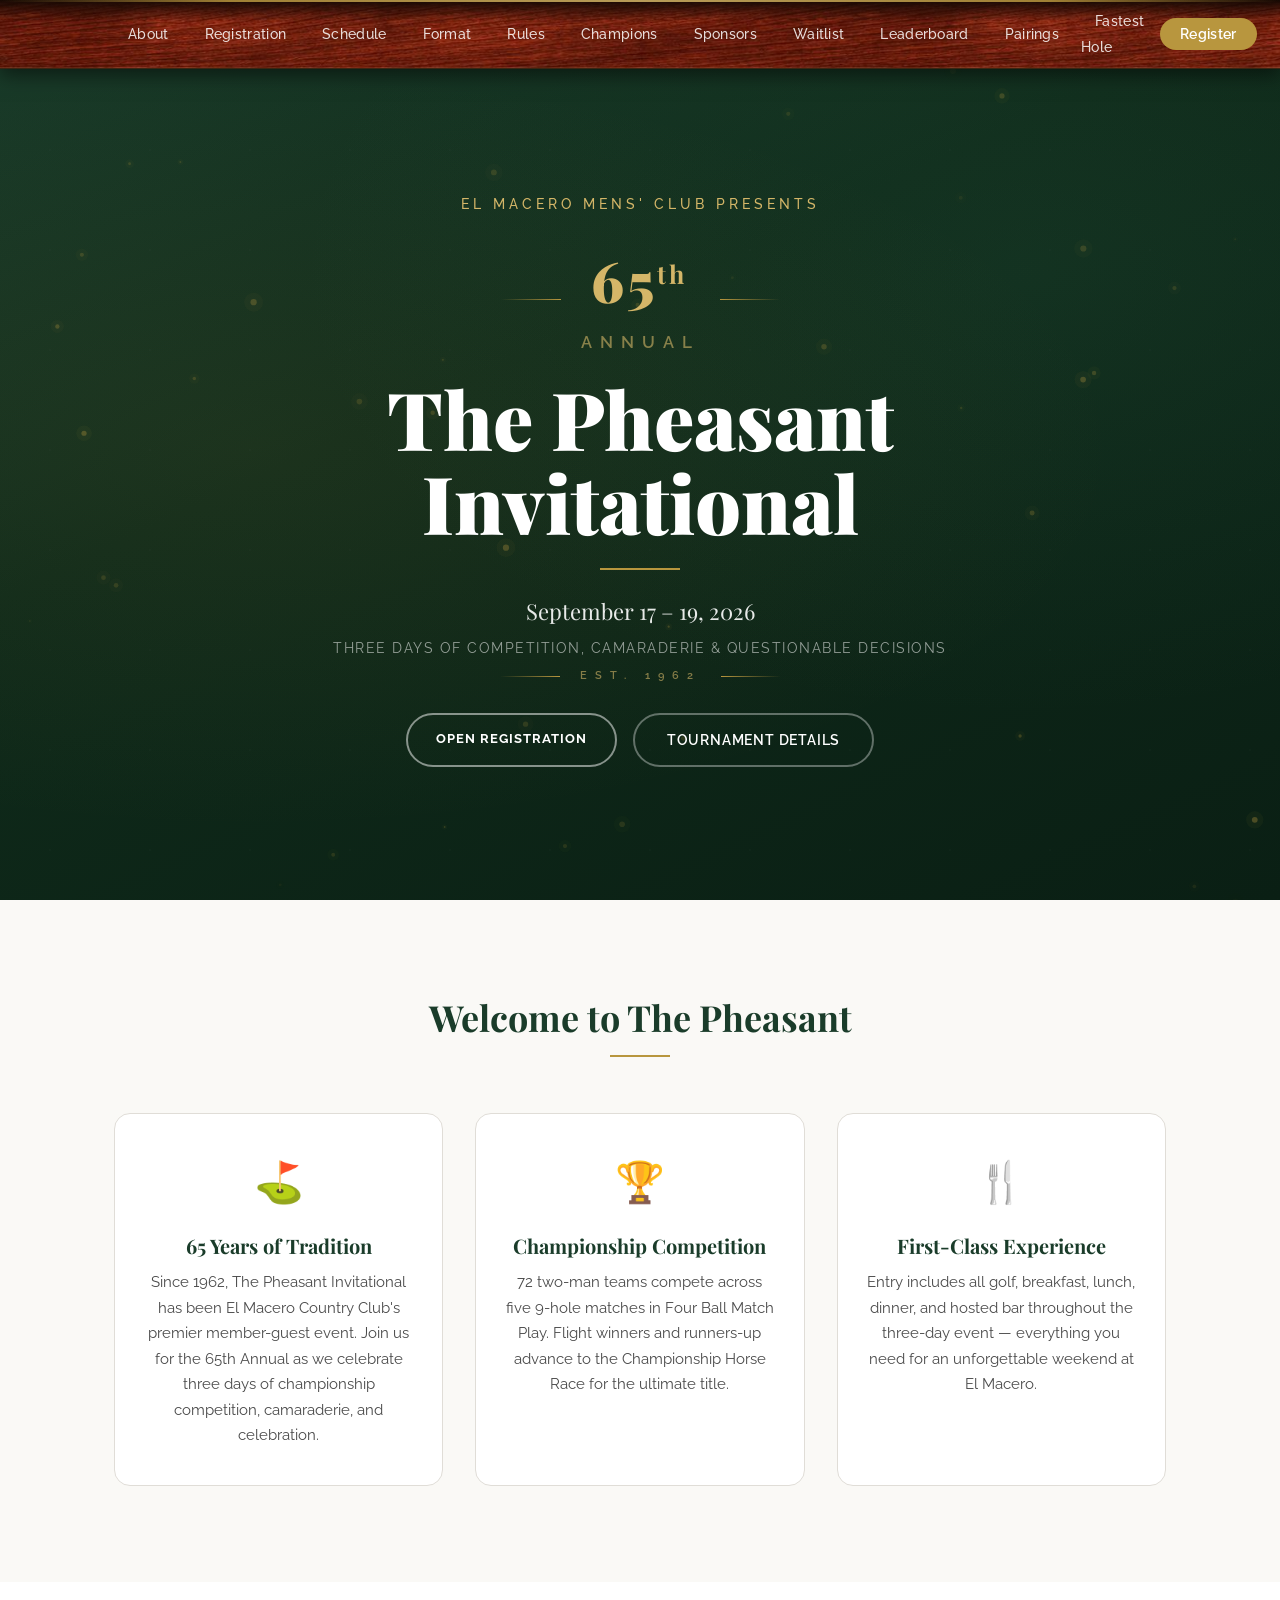
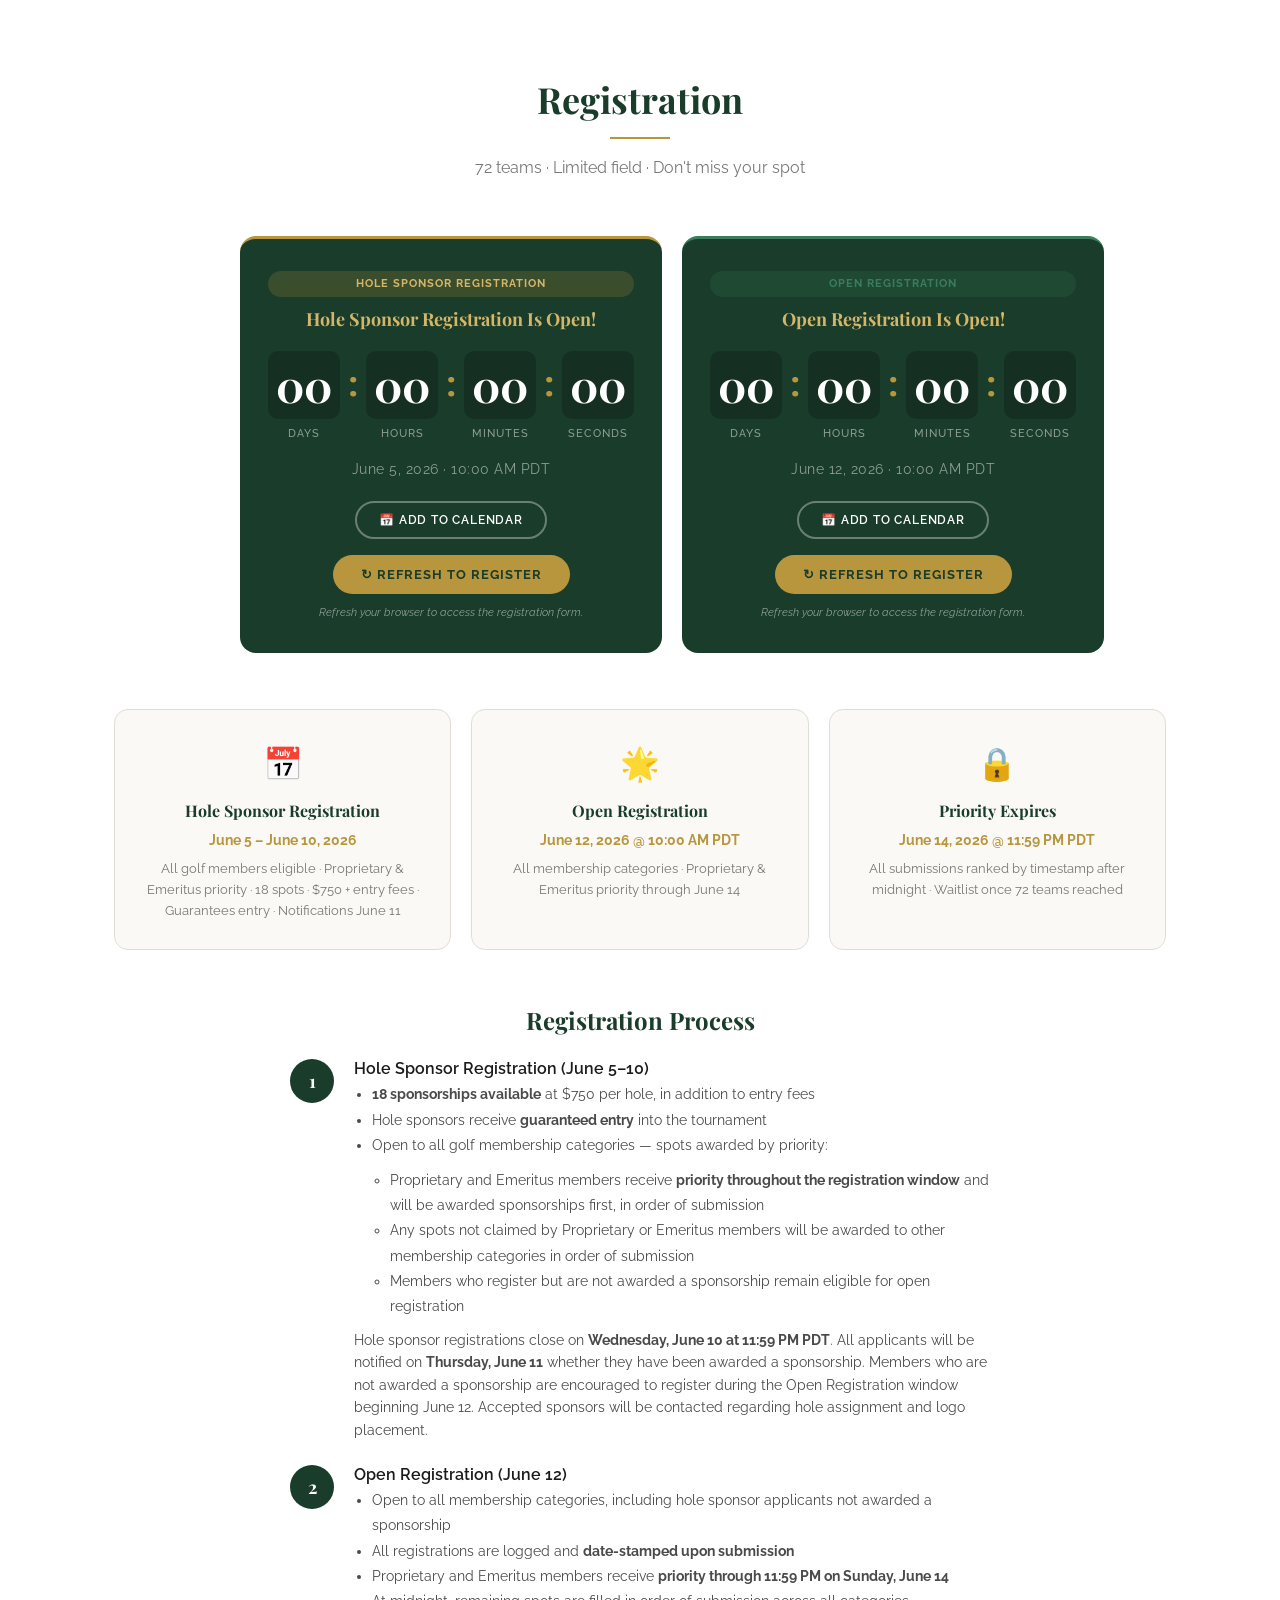
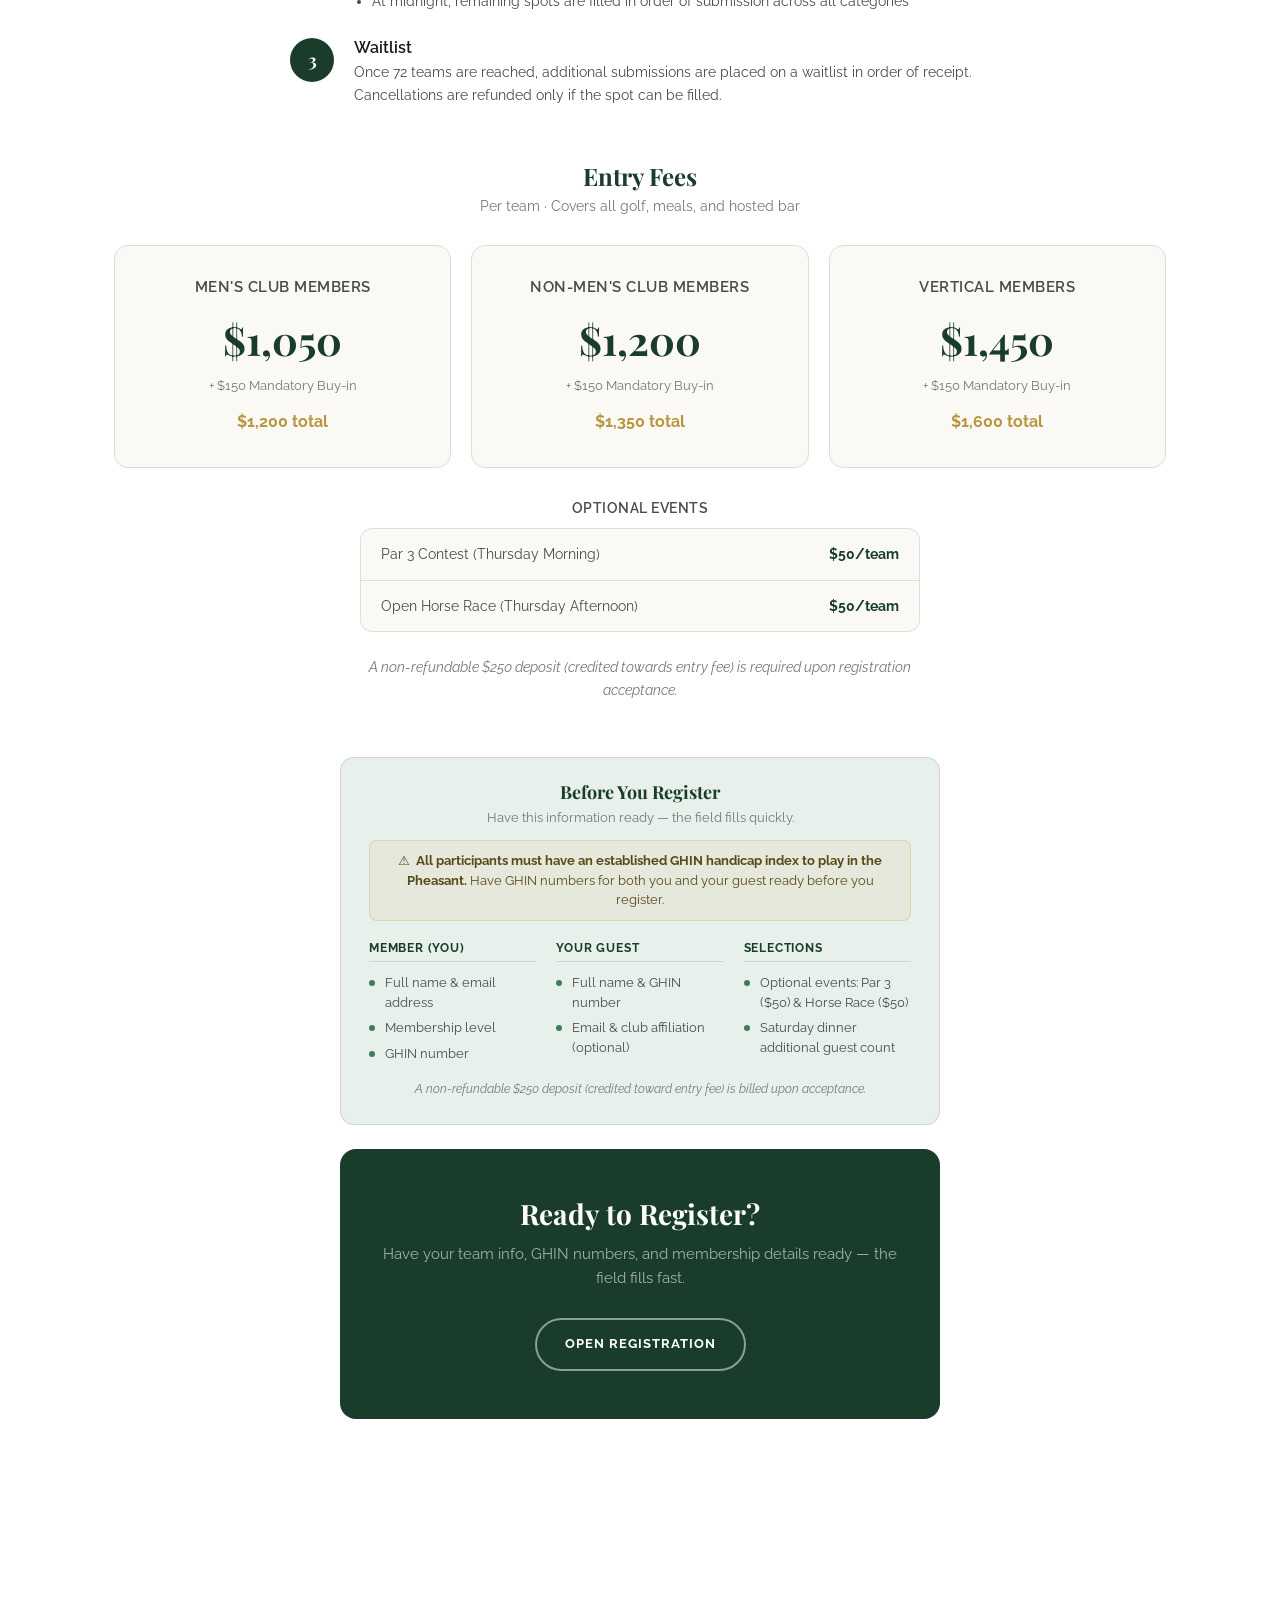
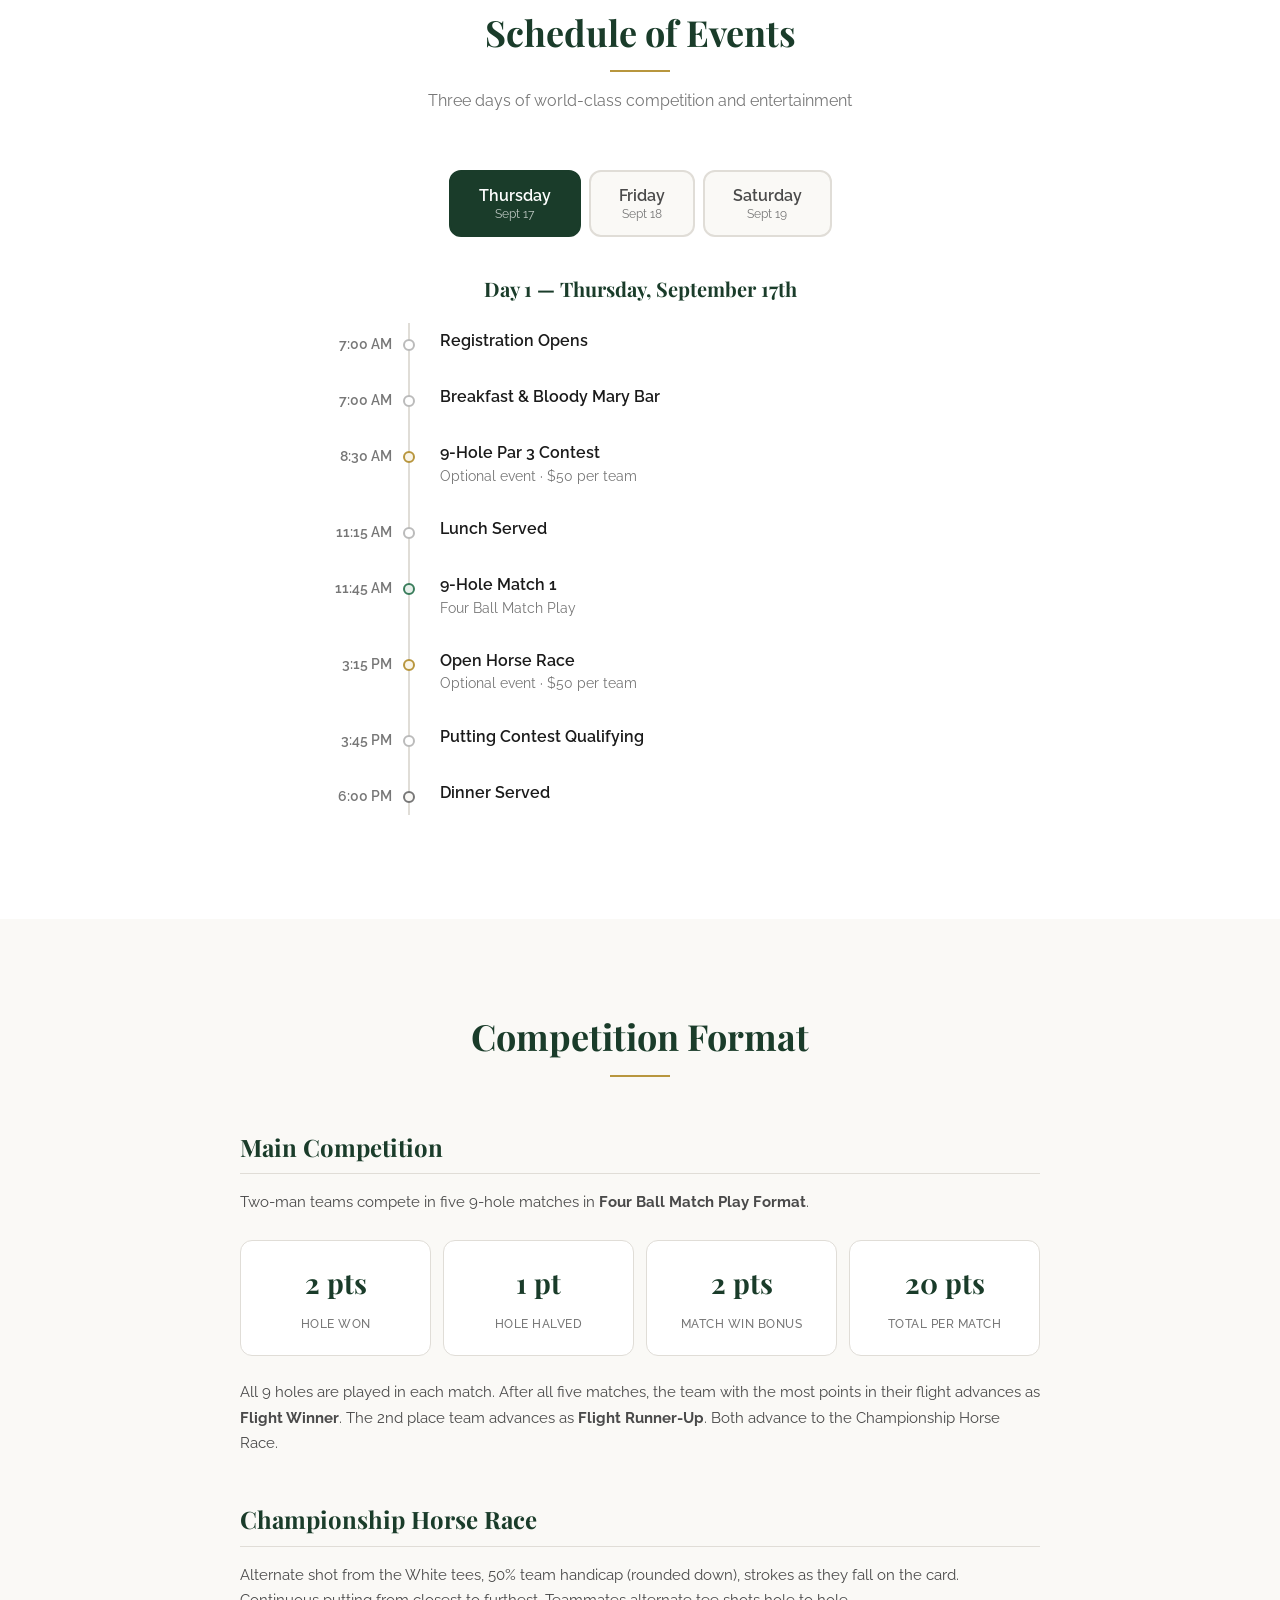
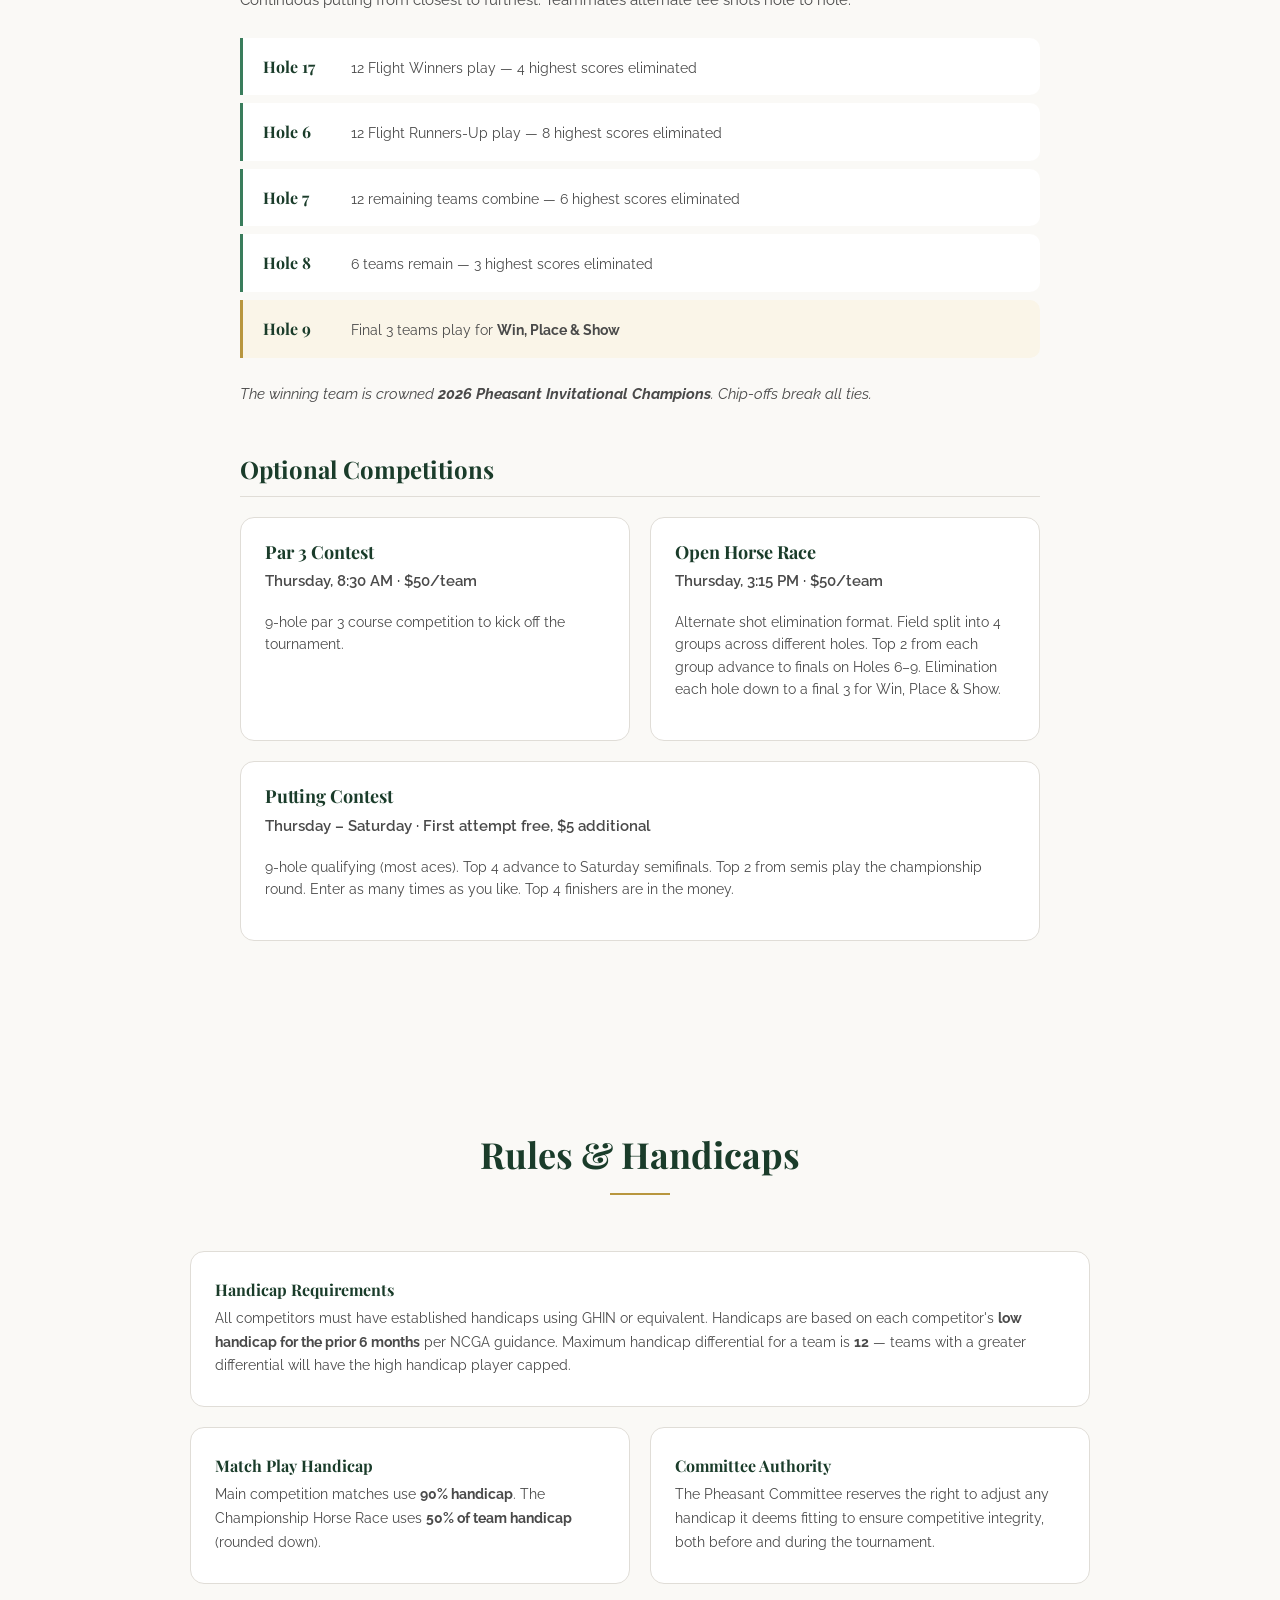
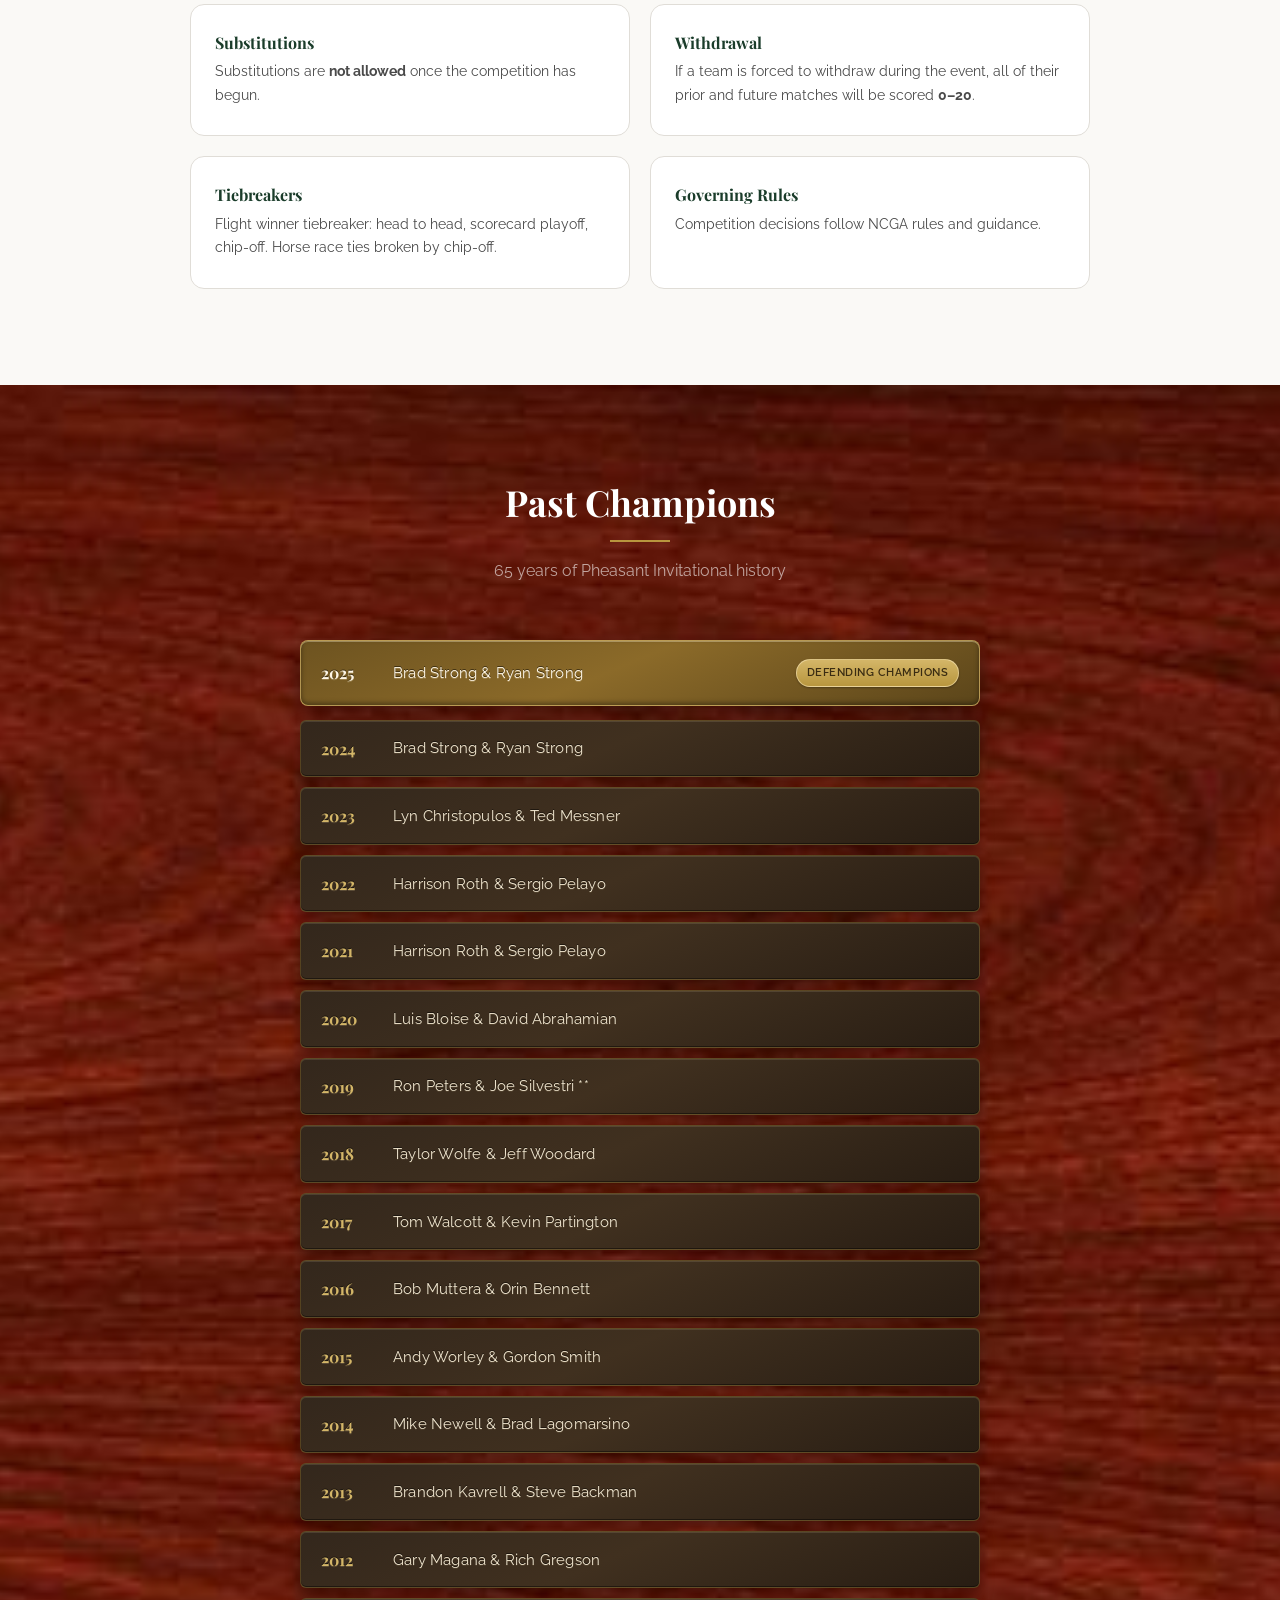
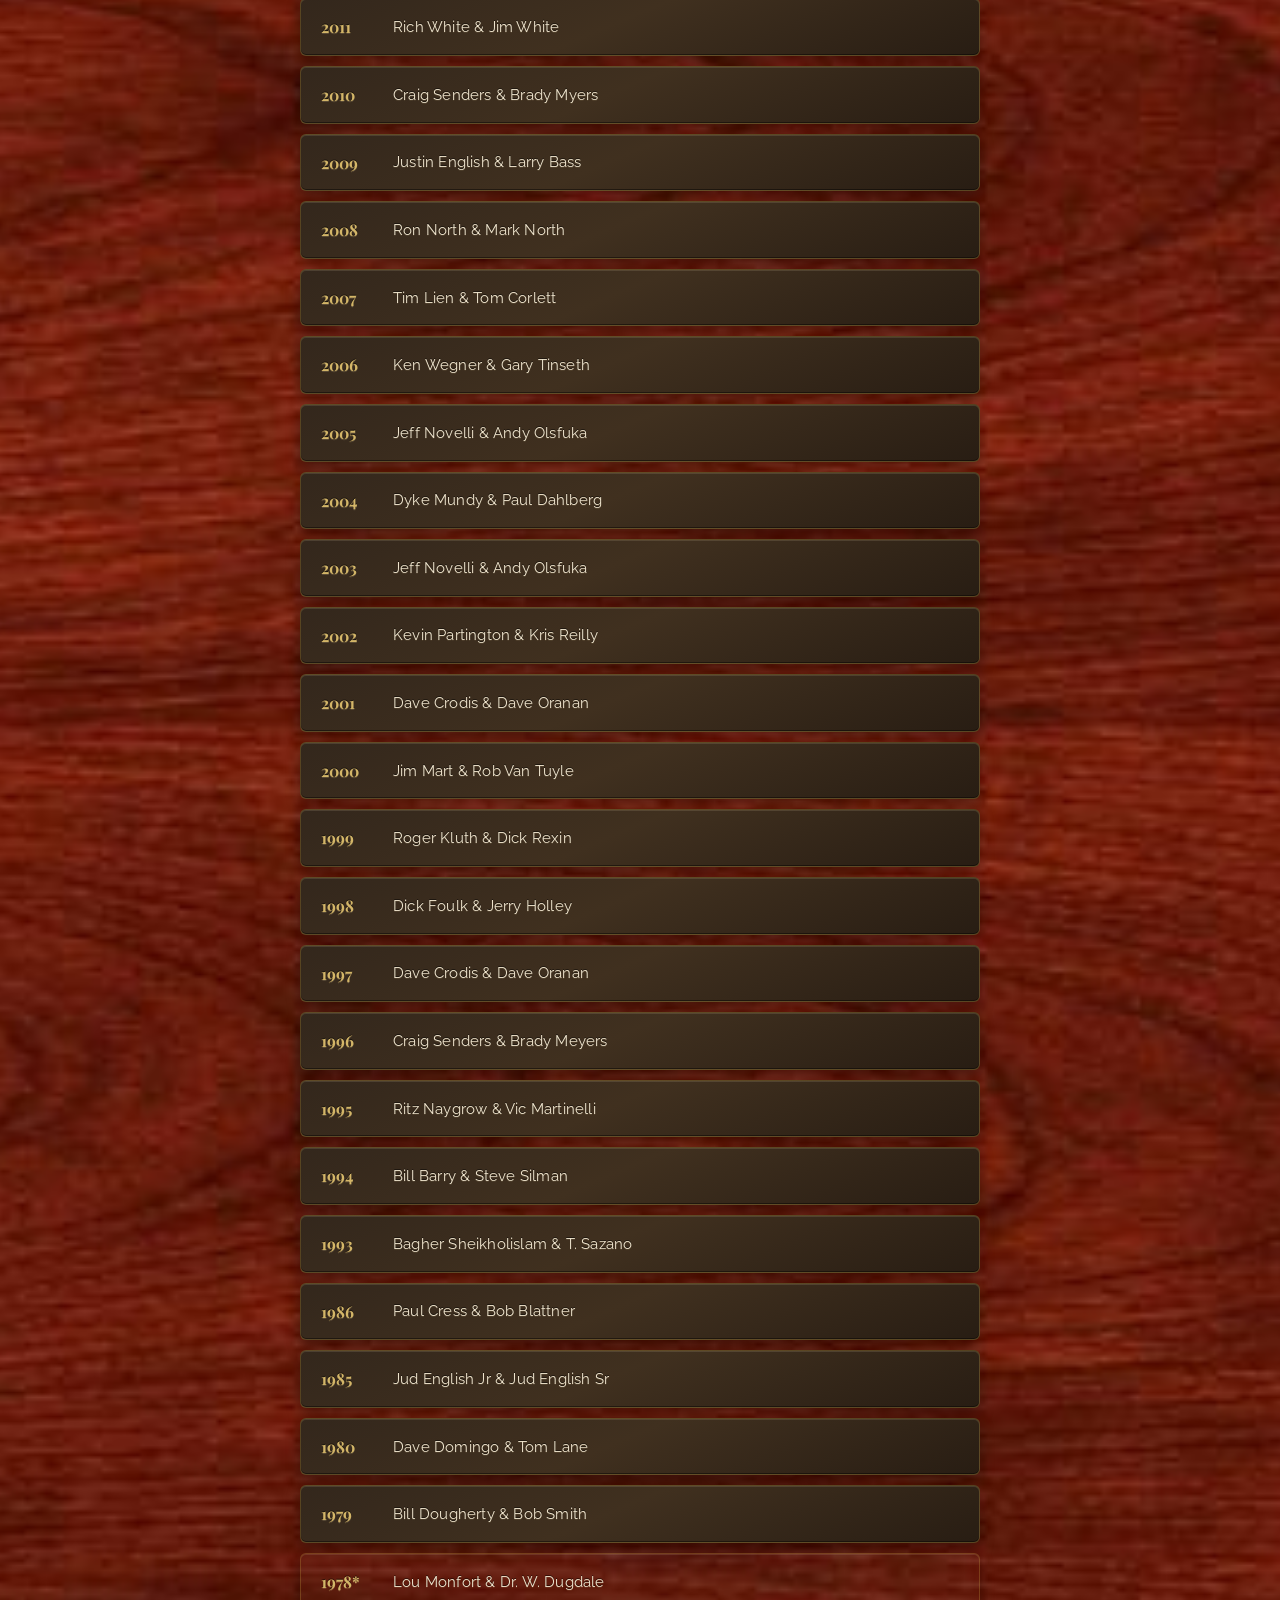
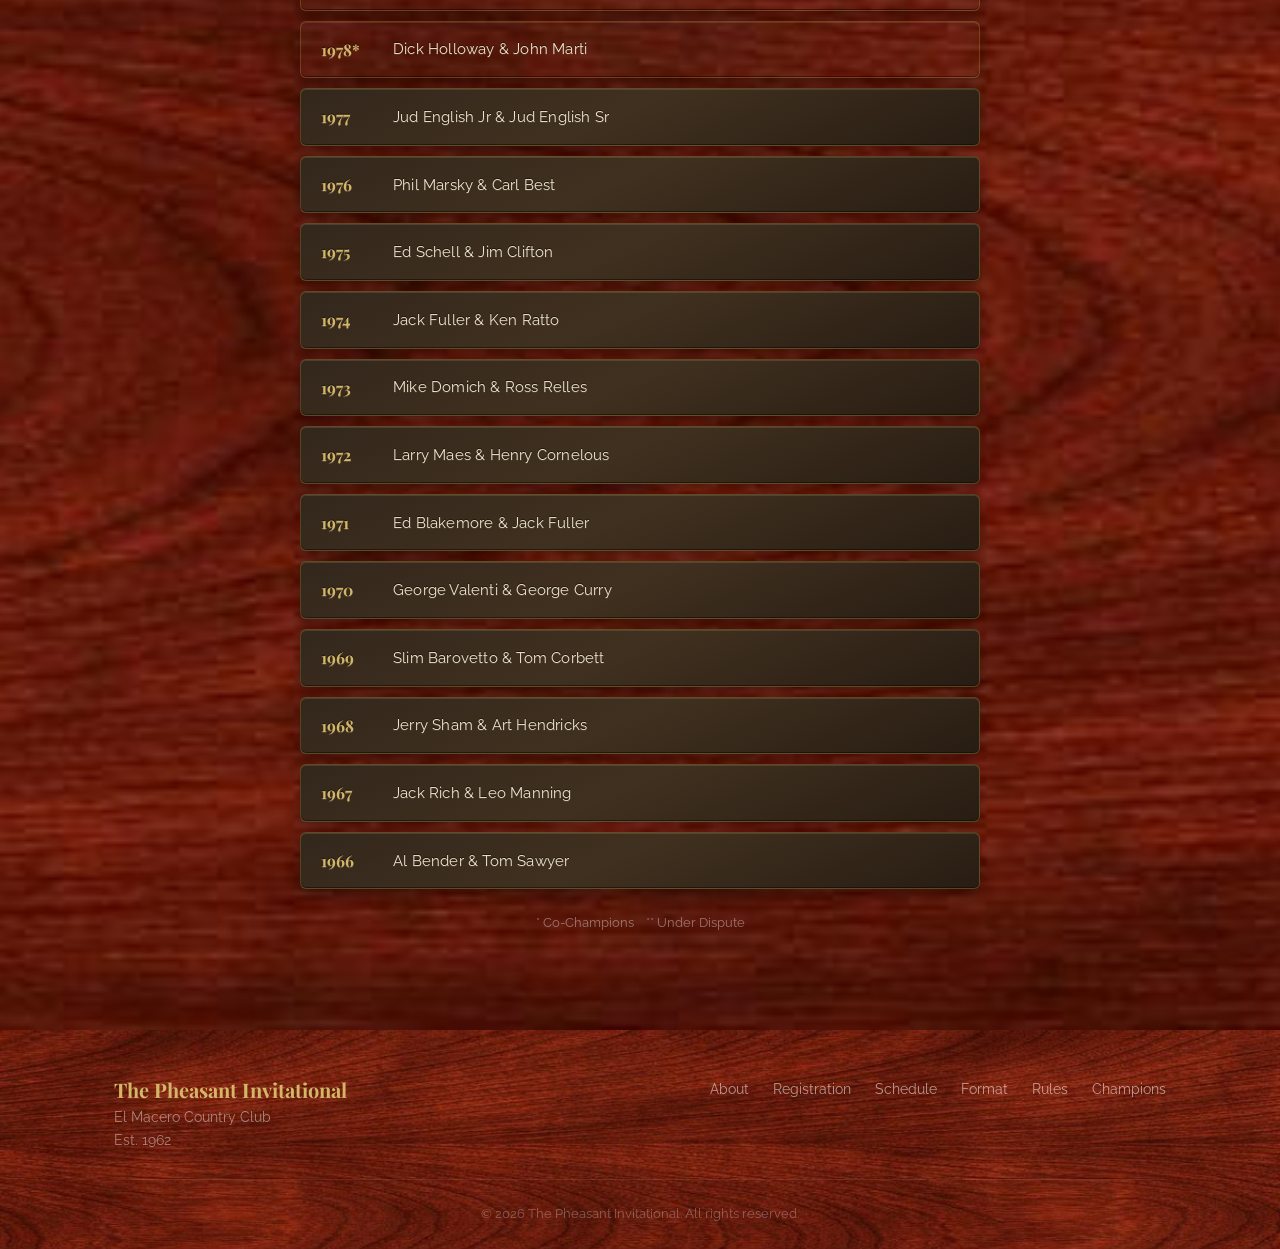
==== commit 5879ccfa: "Add "The Fastest Hole" side-game page + link it in the unified nav Self-contained animated explainer" ====
--- a/index.html
+++ b/index.html
@@ -43,6 +43,7 @@
                 <li><a href="waitlist.html" class="nav-link">Waitlist</a></li>
                 <li class="tournament-nav-item"><a href="leaderboard.html" class="nav-link">Leaderboard</a></li>
                 <li class="tournament-nav-item"><a href="pairings.html" class="nav-link">Pairings</a></li>
+                <li><a href="fastest-hole.html" class="nav-link">Fastest Hole</a></li>
                 <li><a href="register.html" class="nav-link nav-cta">Register</a></li>
             </ul>
         </div>
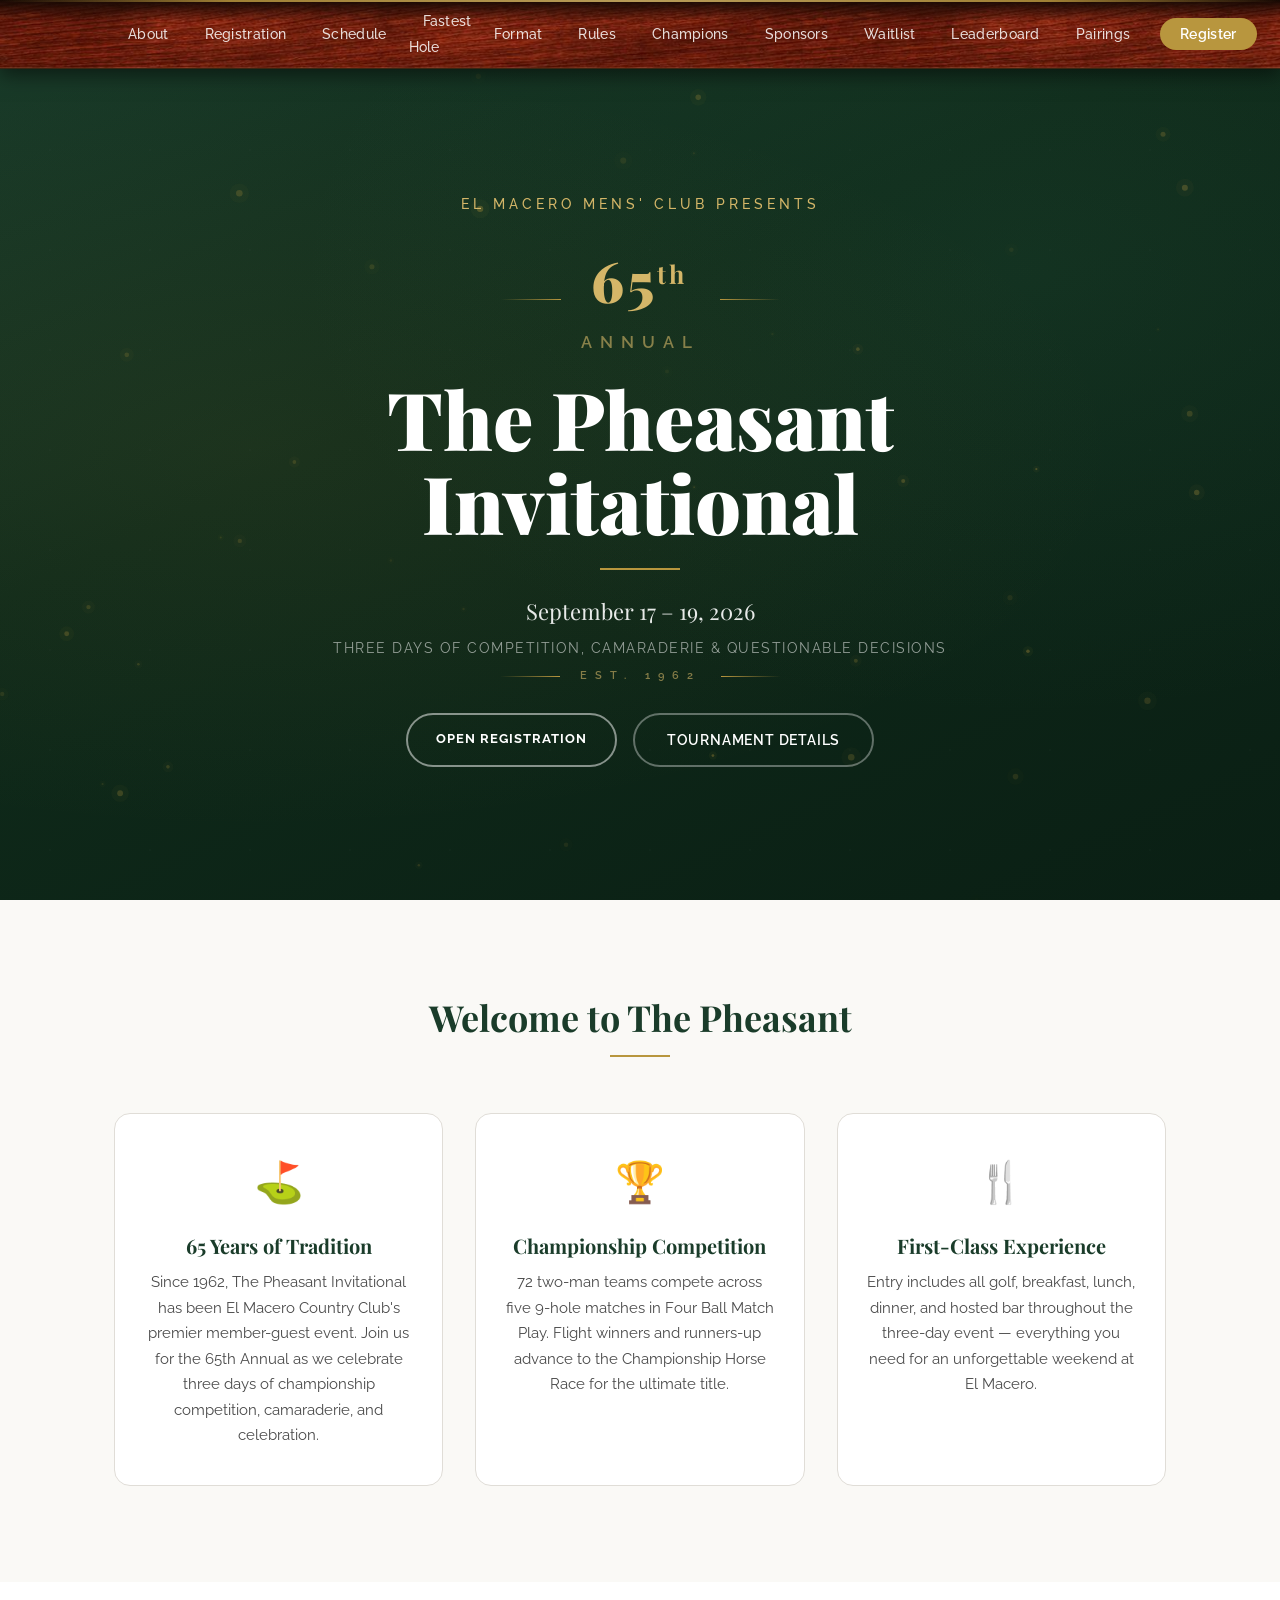
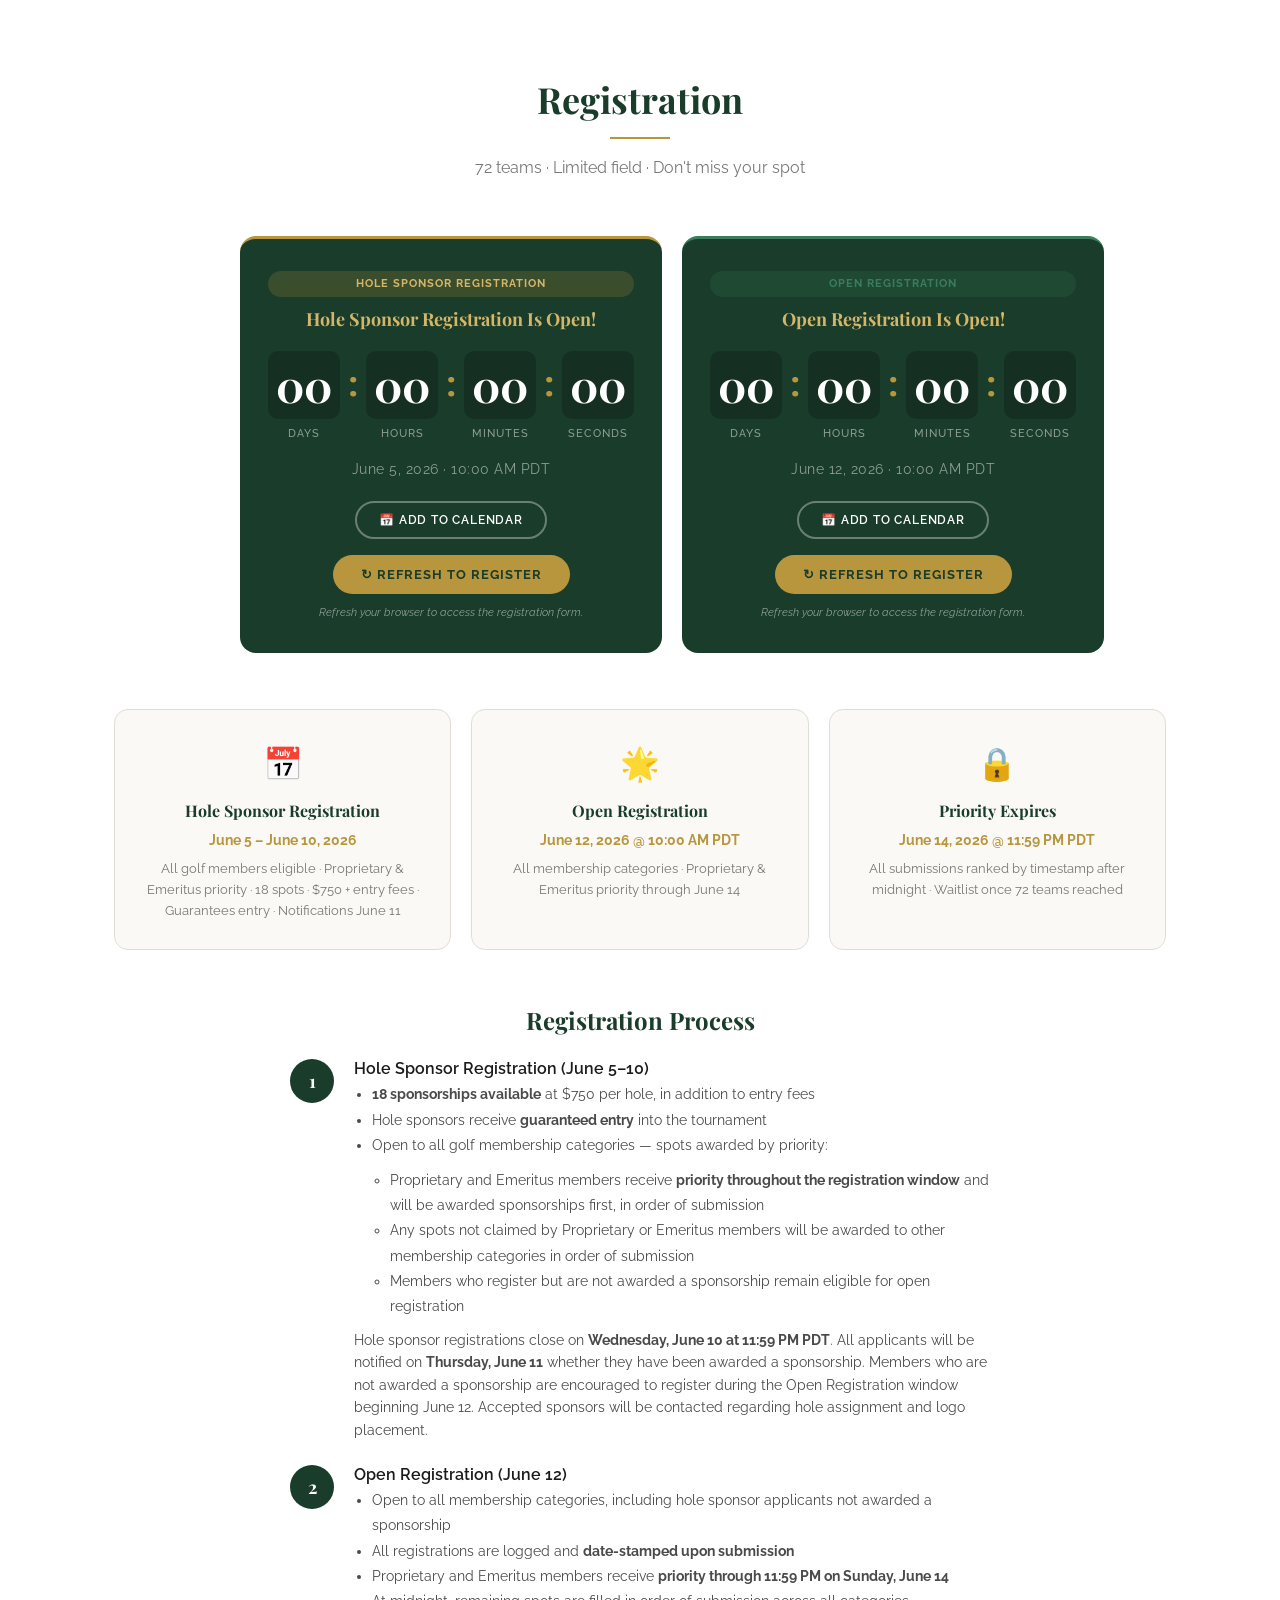
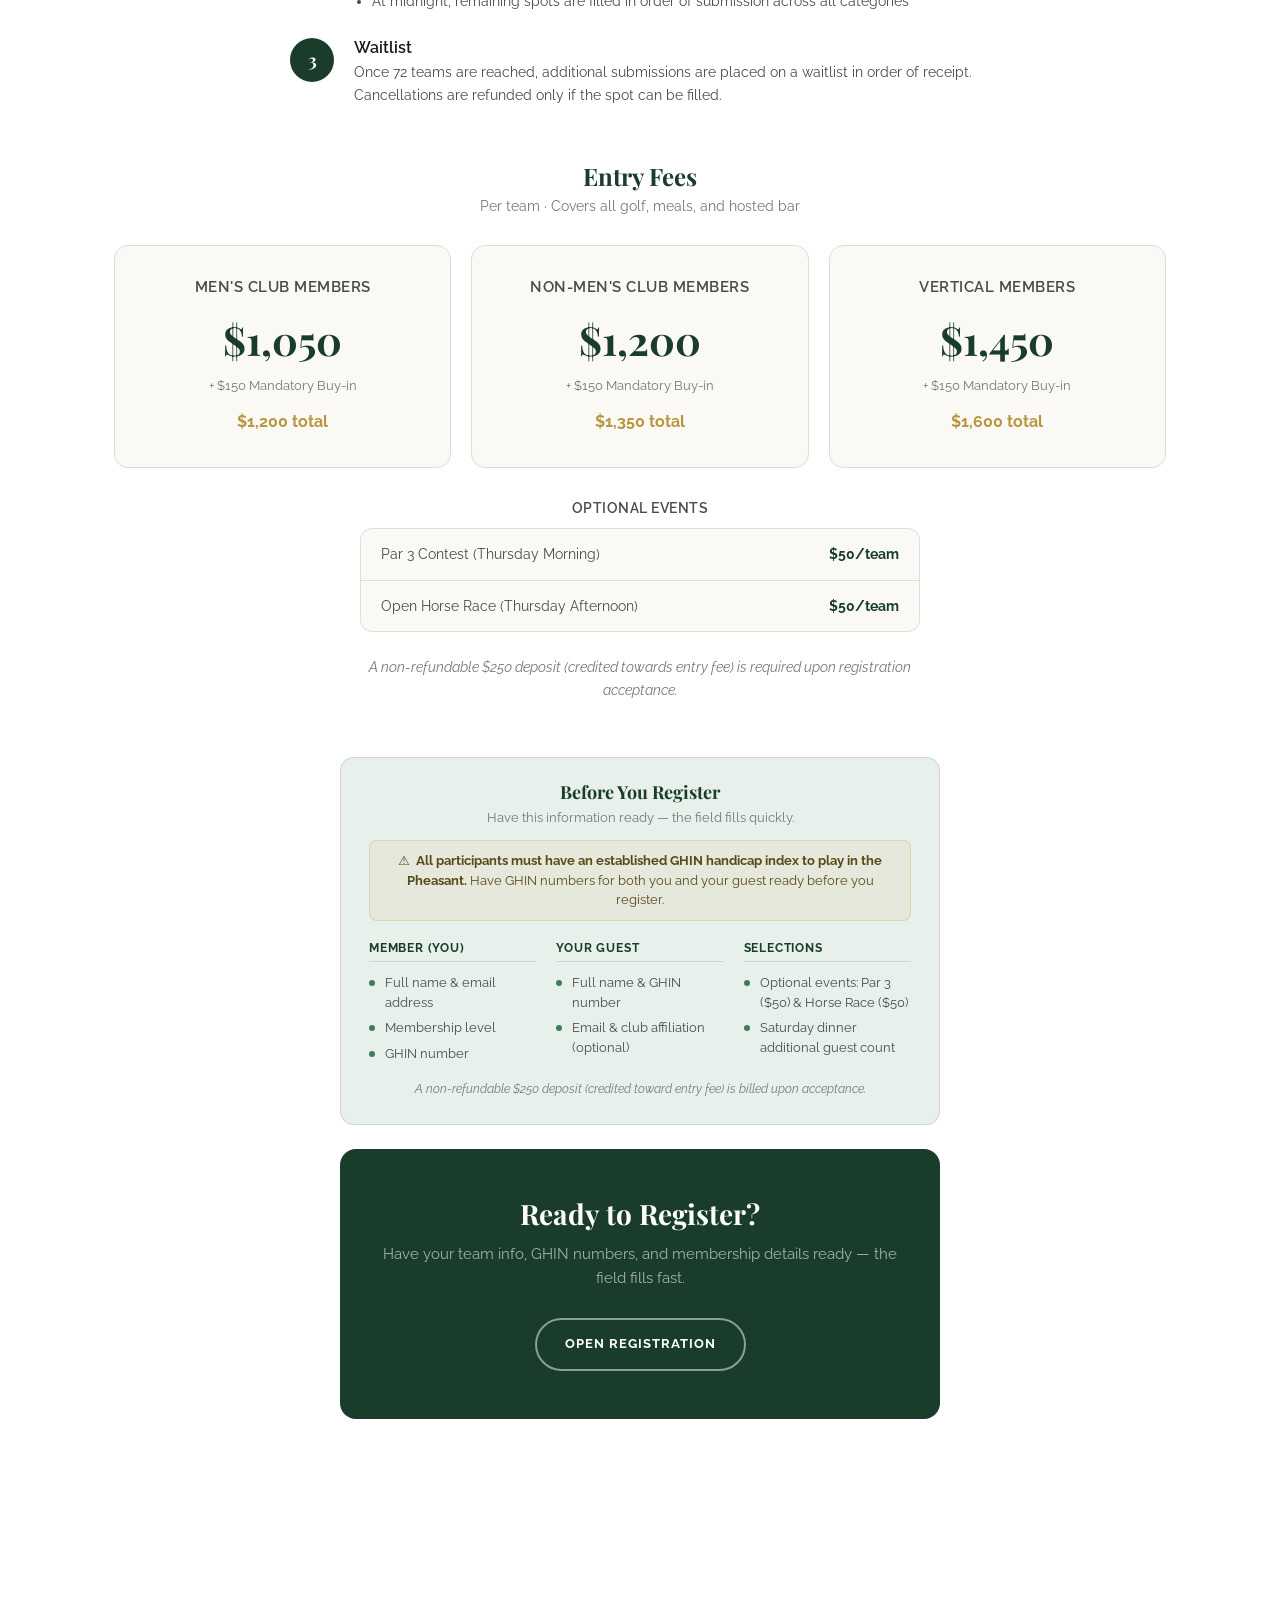
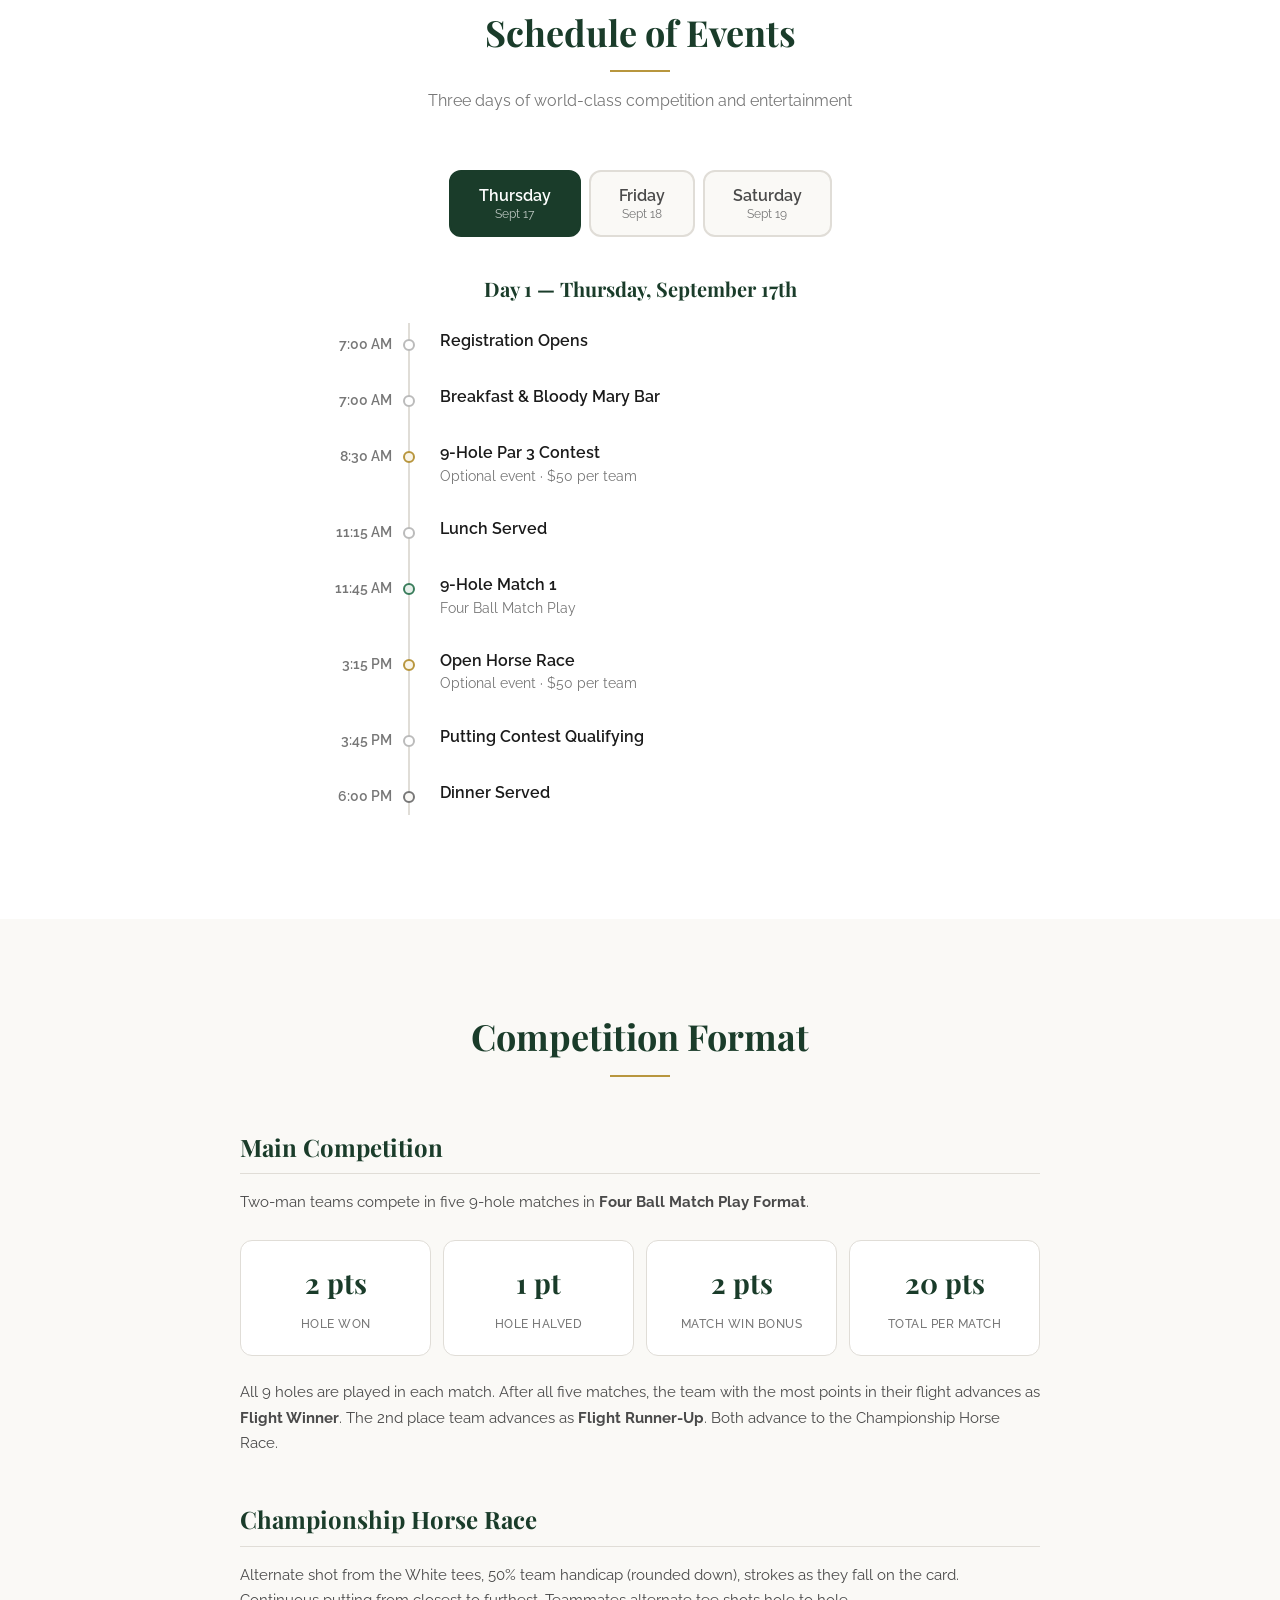
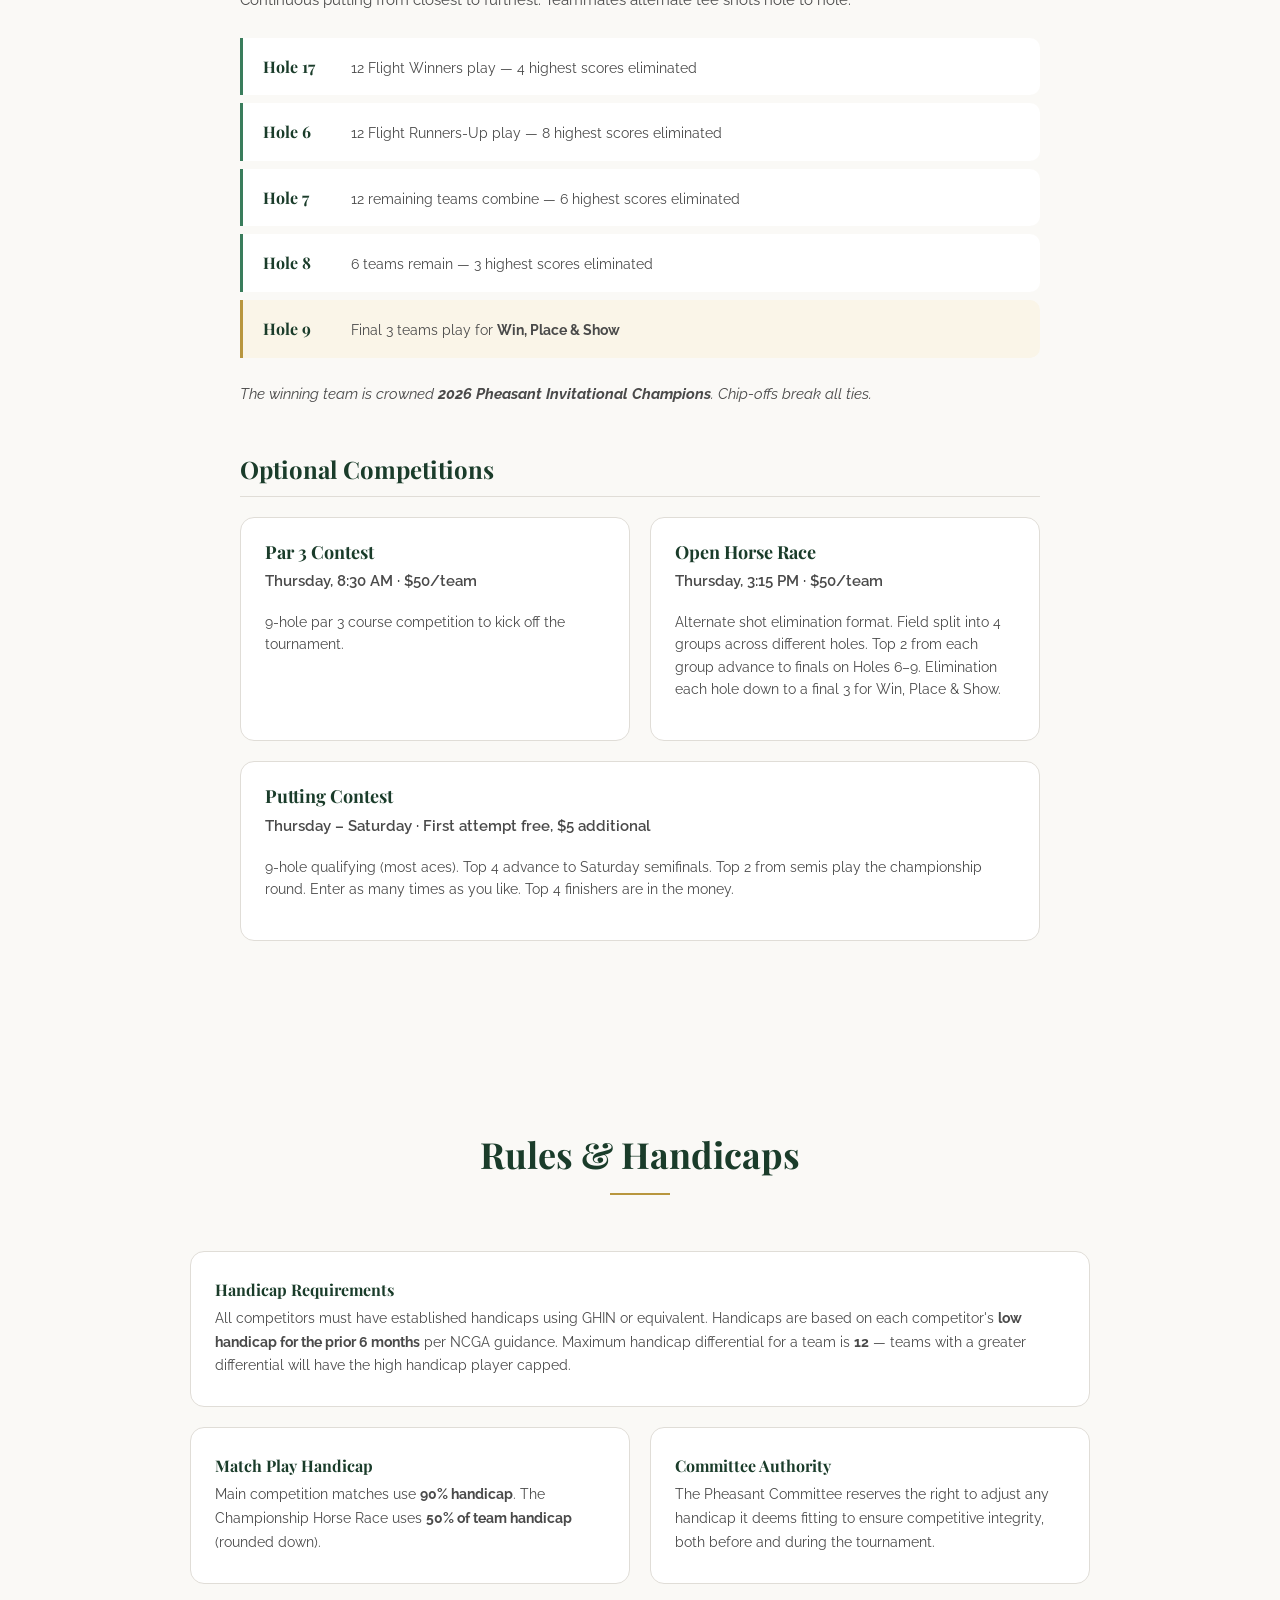
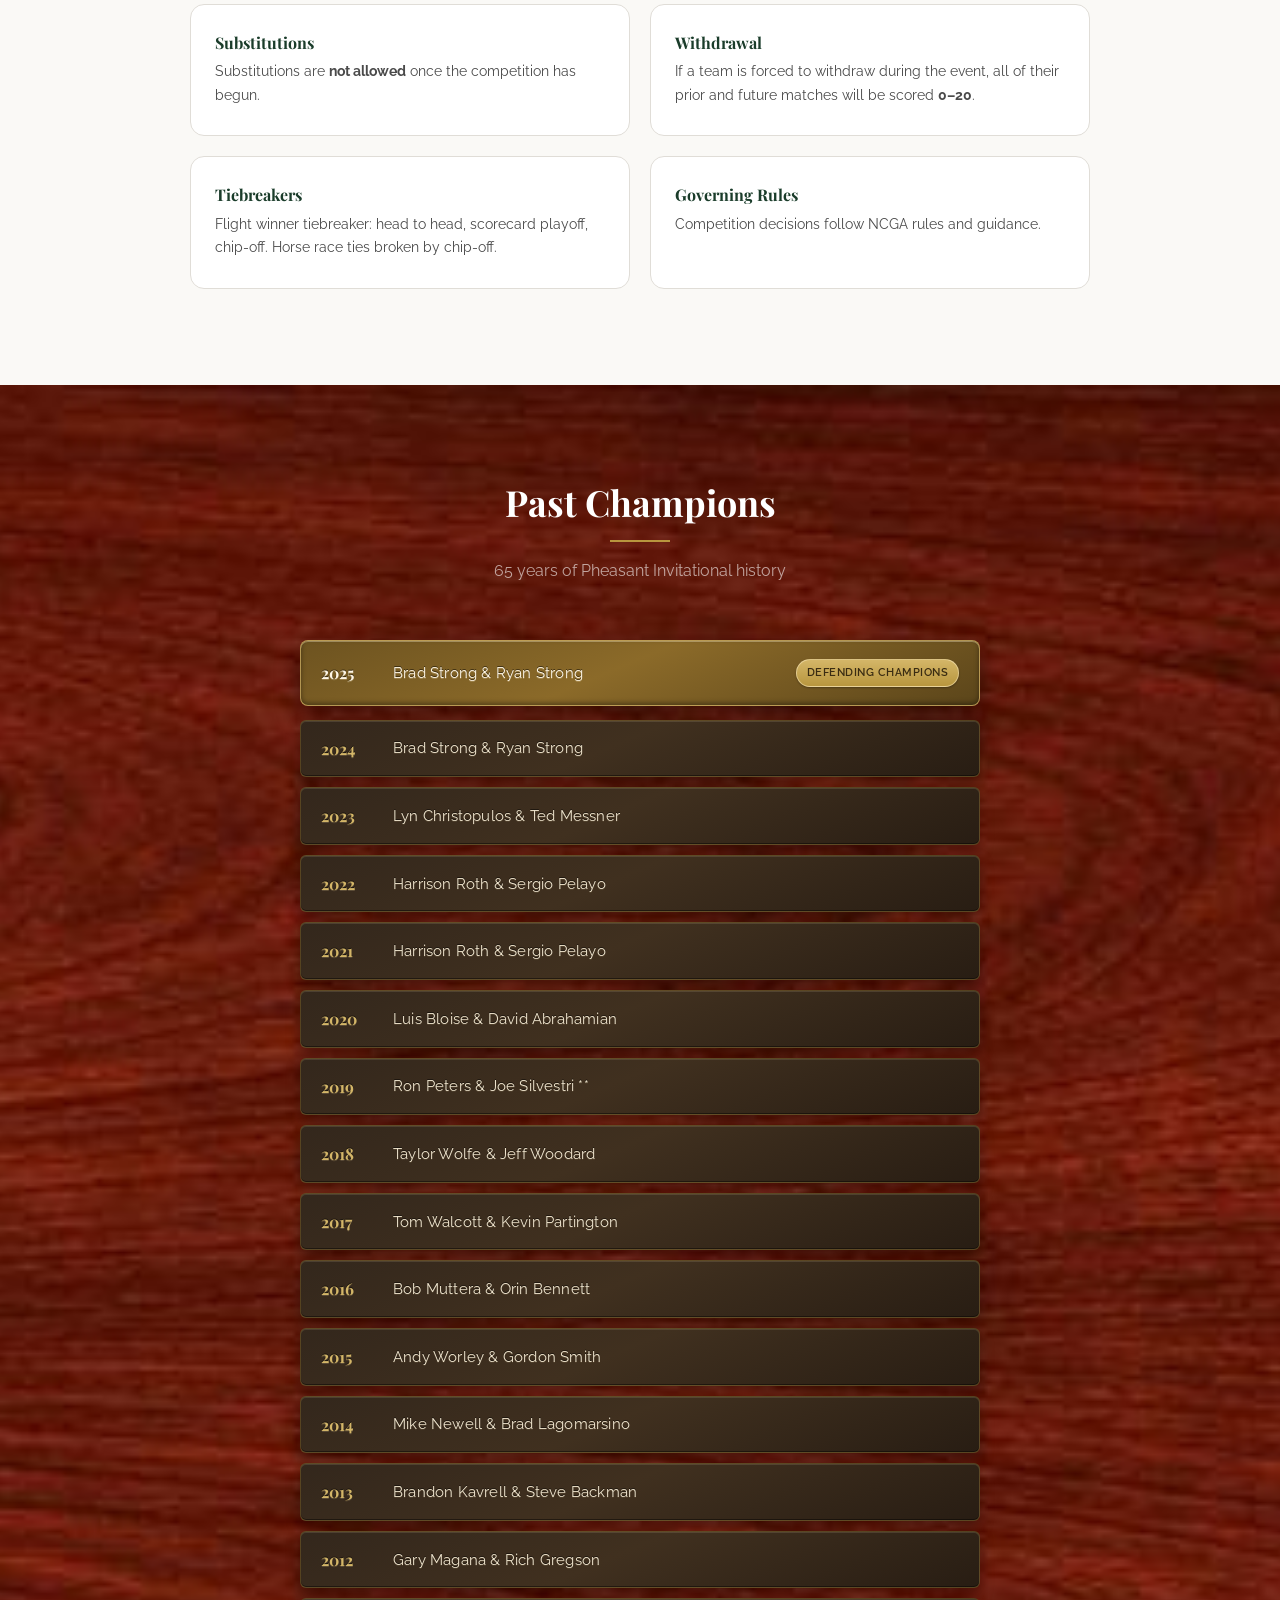
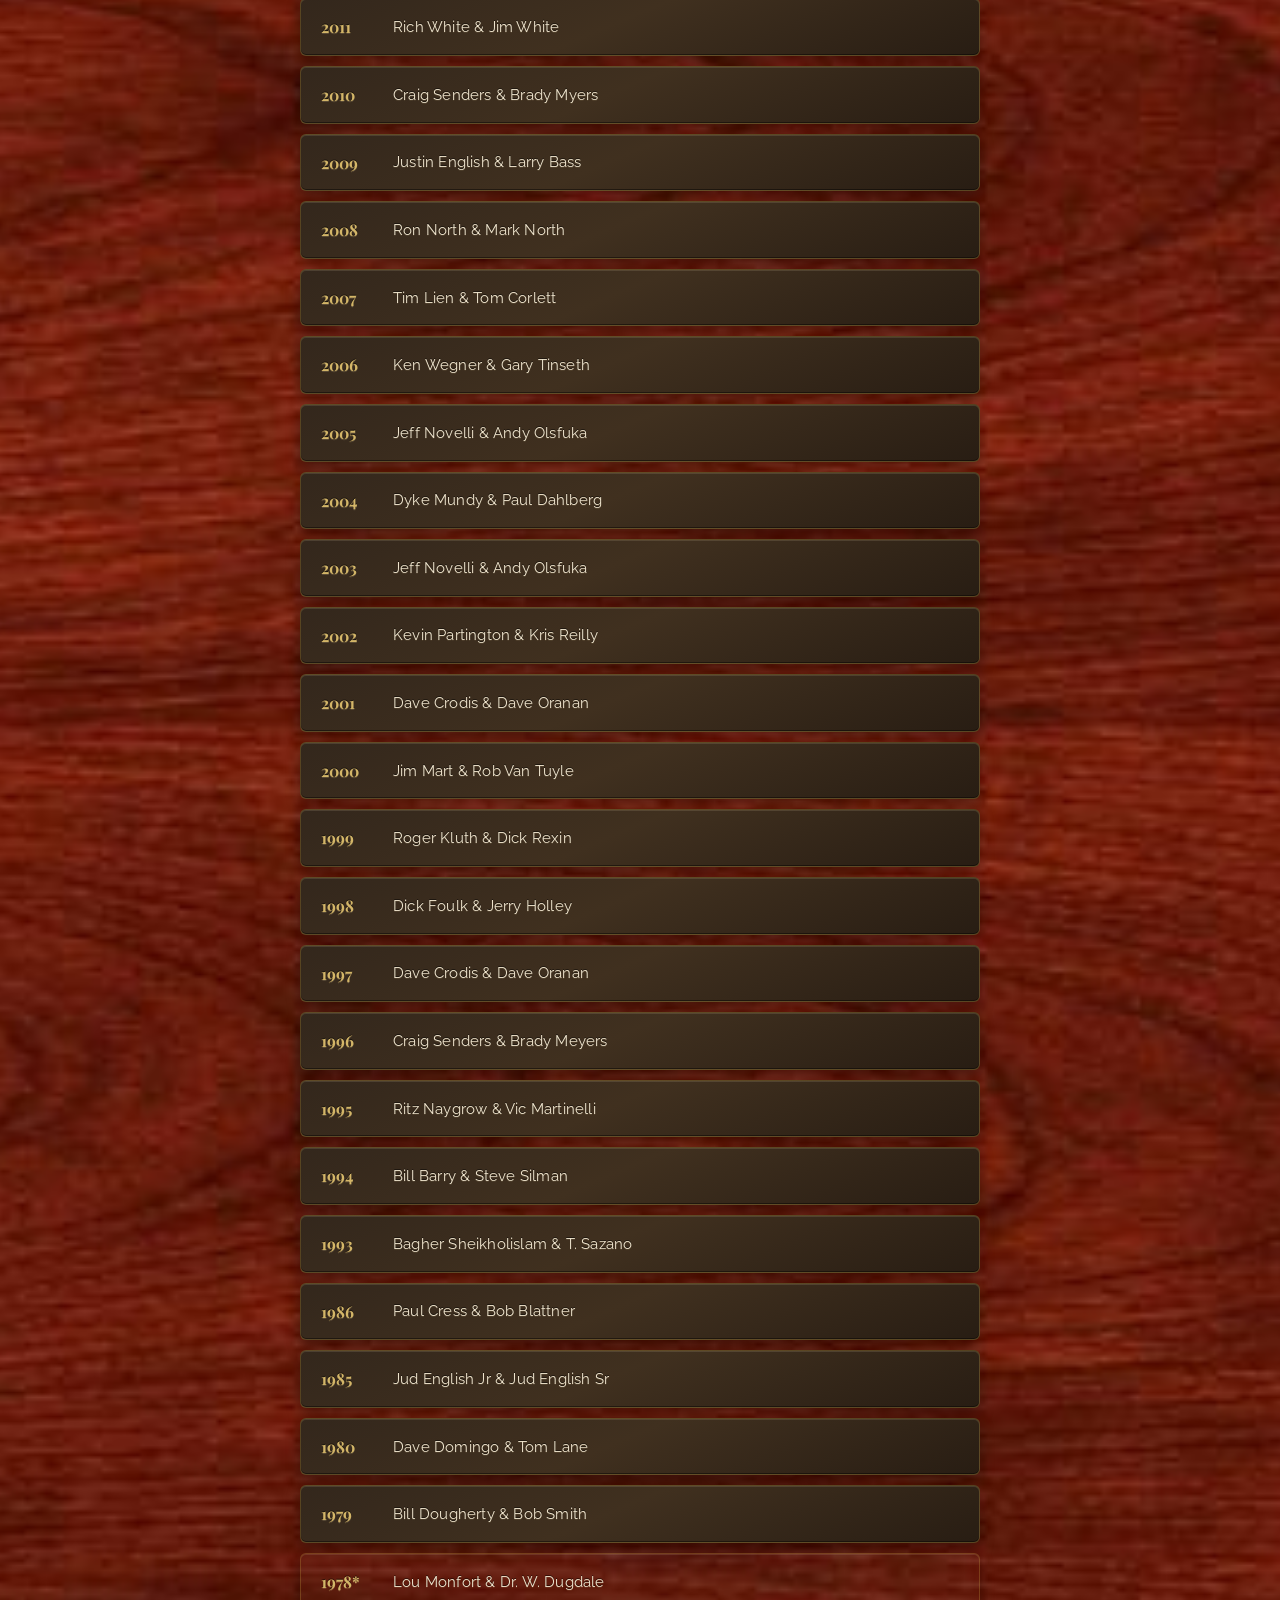
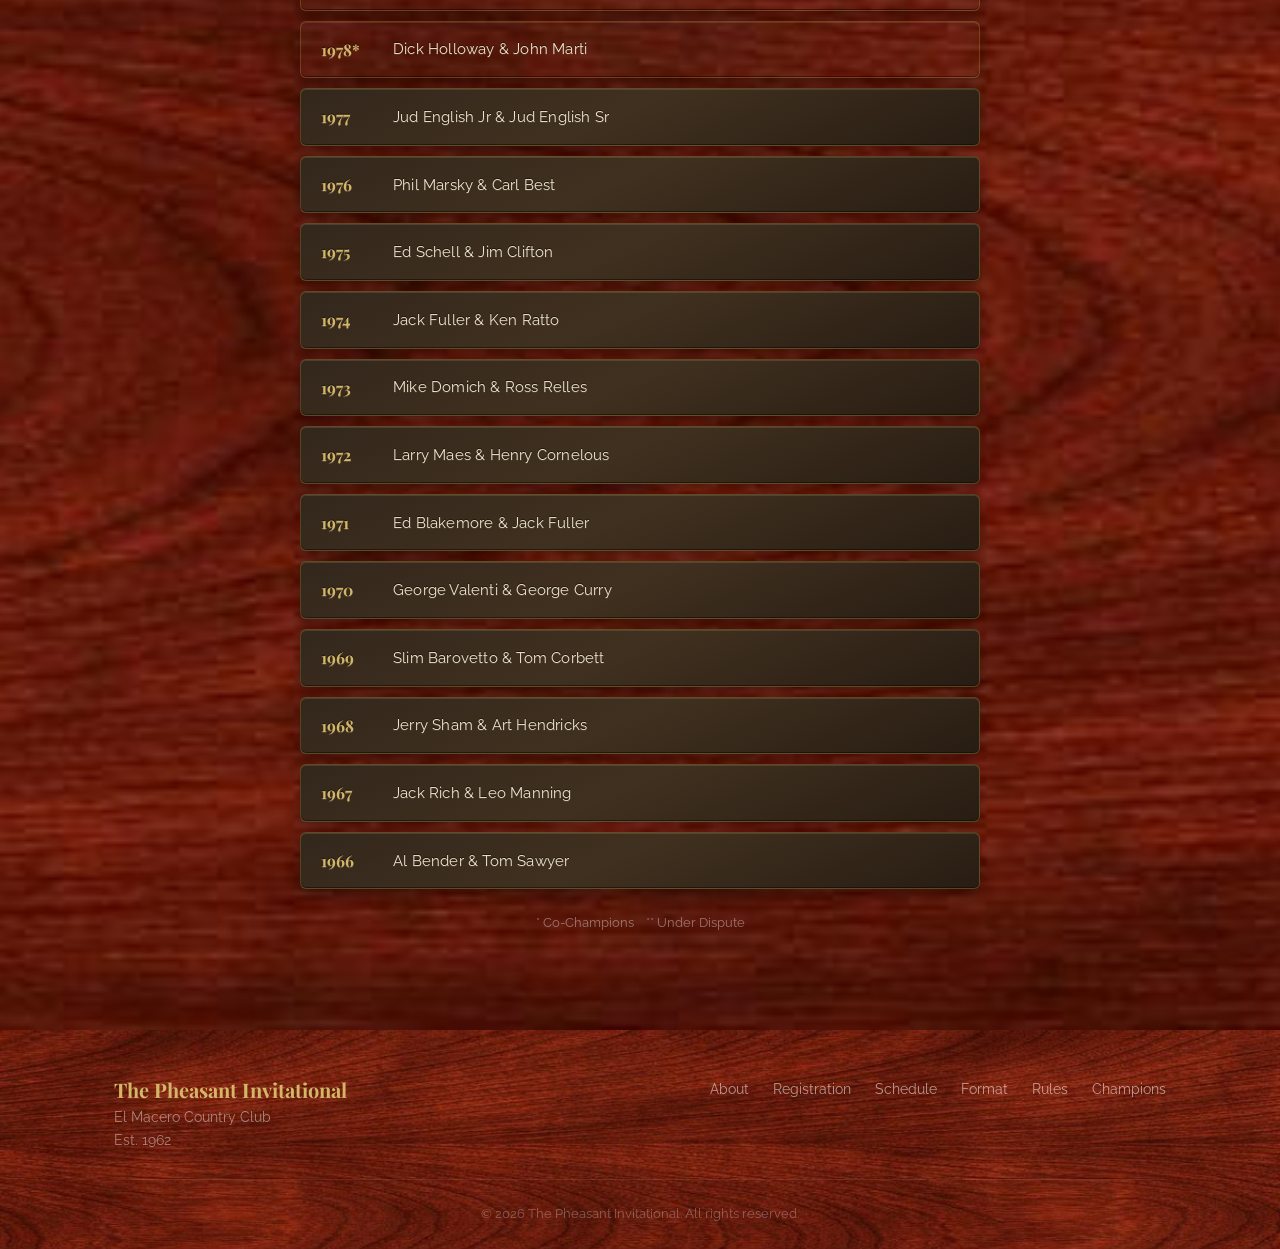
==== commit 1e4ae100: "Fastest Hole: add in-page nav bar, one-line heading, reorder nav item - Add a slim sticky site bar t" ====
--- a/index.html
+++ b/index.html
@@ -36,6 +36,7 @@
                 <li><a href="#about" class="nav-link">About</a></li>
                 <li><a href="#registration" class="nav-link">Registration</a></li>
                 <li><a href="#schedule" class="nav-link">Schedule</a></li>
+                <li><a href="fastest-hole.html" class="nav-link">Fastest Hole</a></li>
                 <li><a href="#format" class="nav-link">Format</a></li>
                 <li><a href="#rules" class="nav-link">Rules</a></li>
                 <li><a href="#champions" class="nav-link">Champions</a></li>
@@ -43,7 +44,6 @@
                 <li><a href="waitlist.html" class="nav-link">Waitlist</a></li>
                 <li class="tournament-nav-item"><a href="leaderboard.html" class="nav-link">Leaderboard</a></li>
                 <li class="tournament-nav-item"><a href="pairings.html" class="nav-link">Pairings</a></li>
-                <li><a href="fastest-hole.html" class="nav-link">Fastest Hole</a></li>
                 <li><a href="register.html" class="nav-link nav-cta">Register</a></li>
             </ul>
         </div>
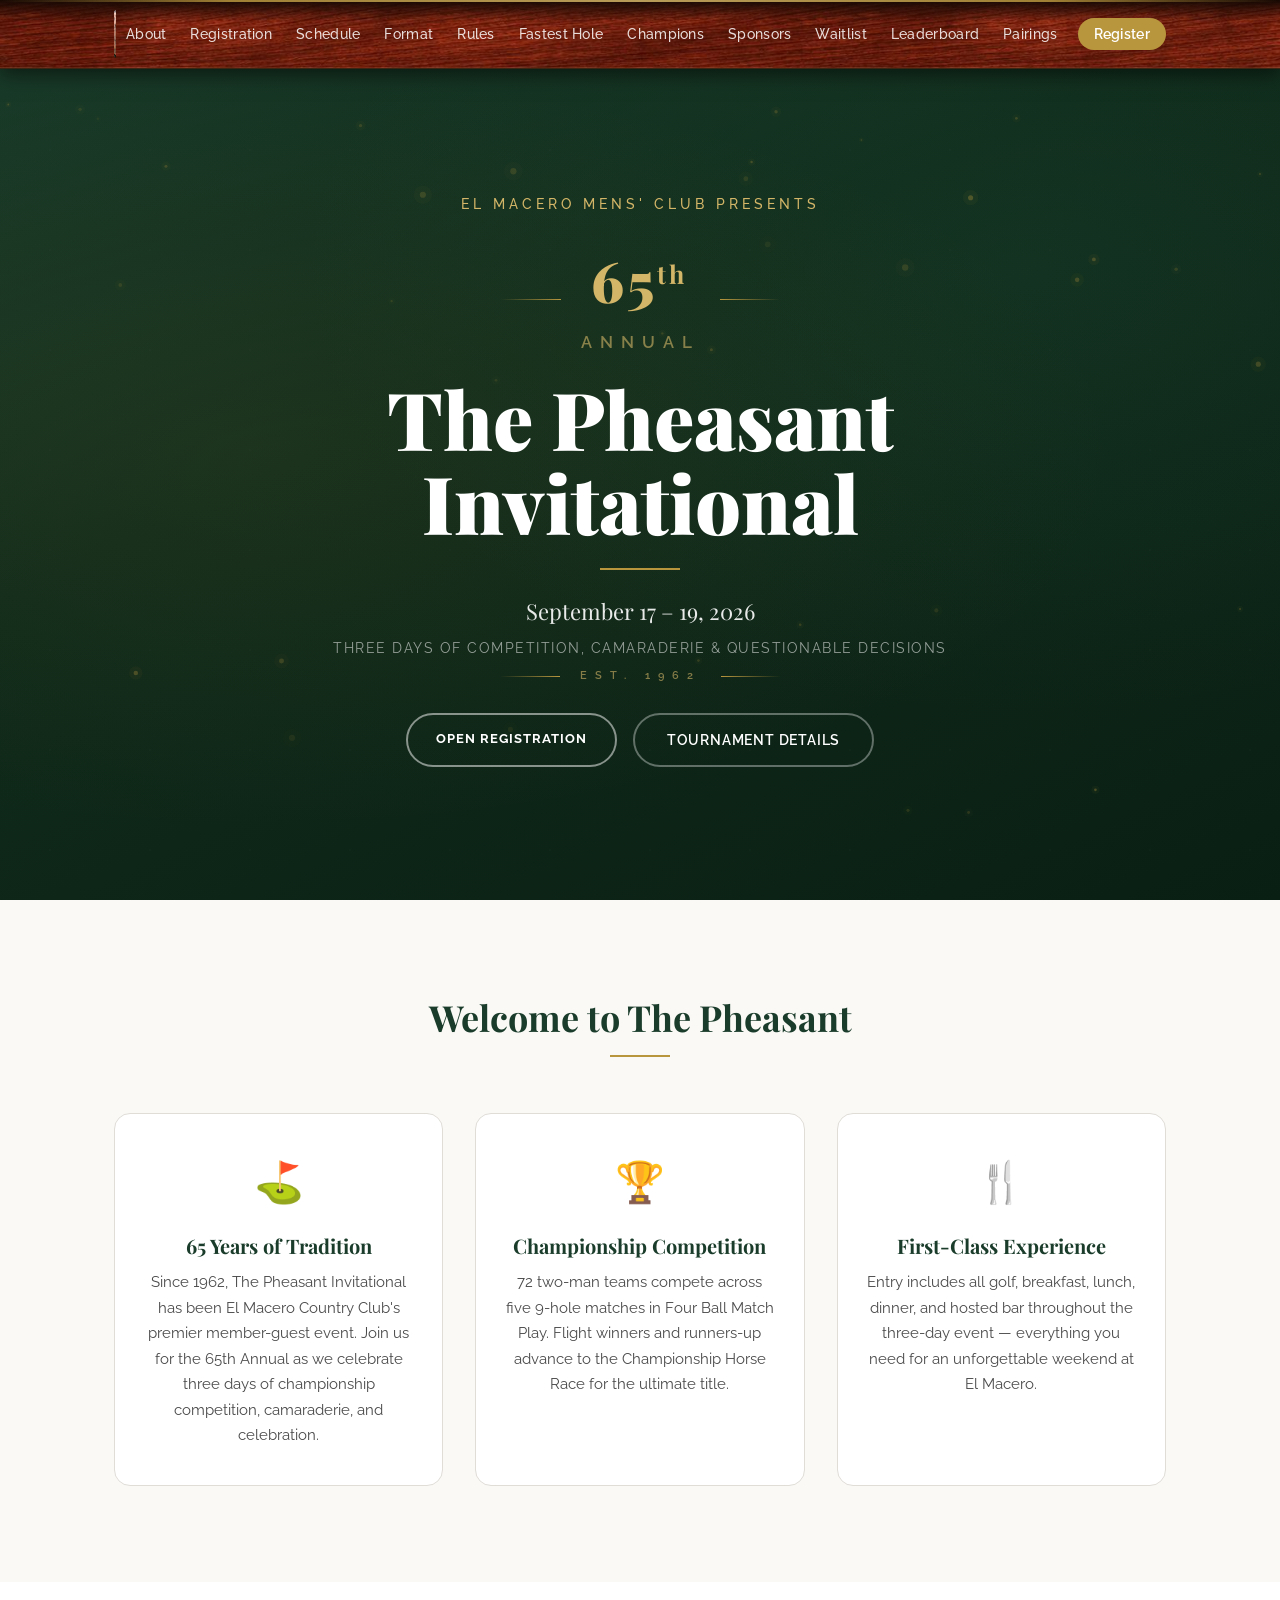
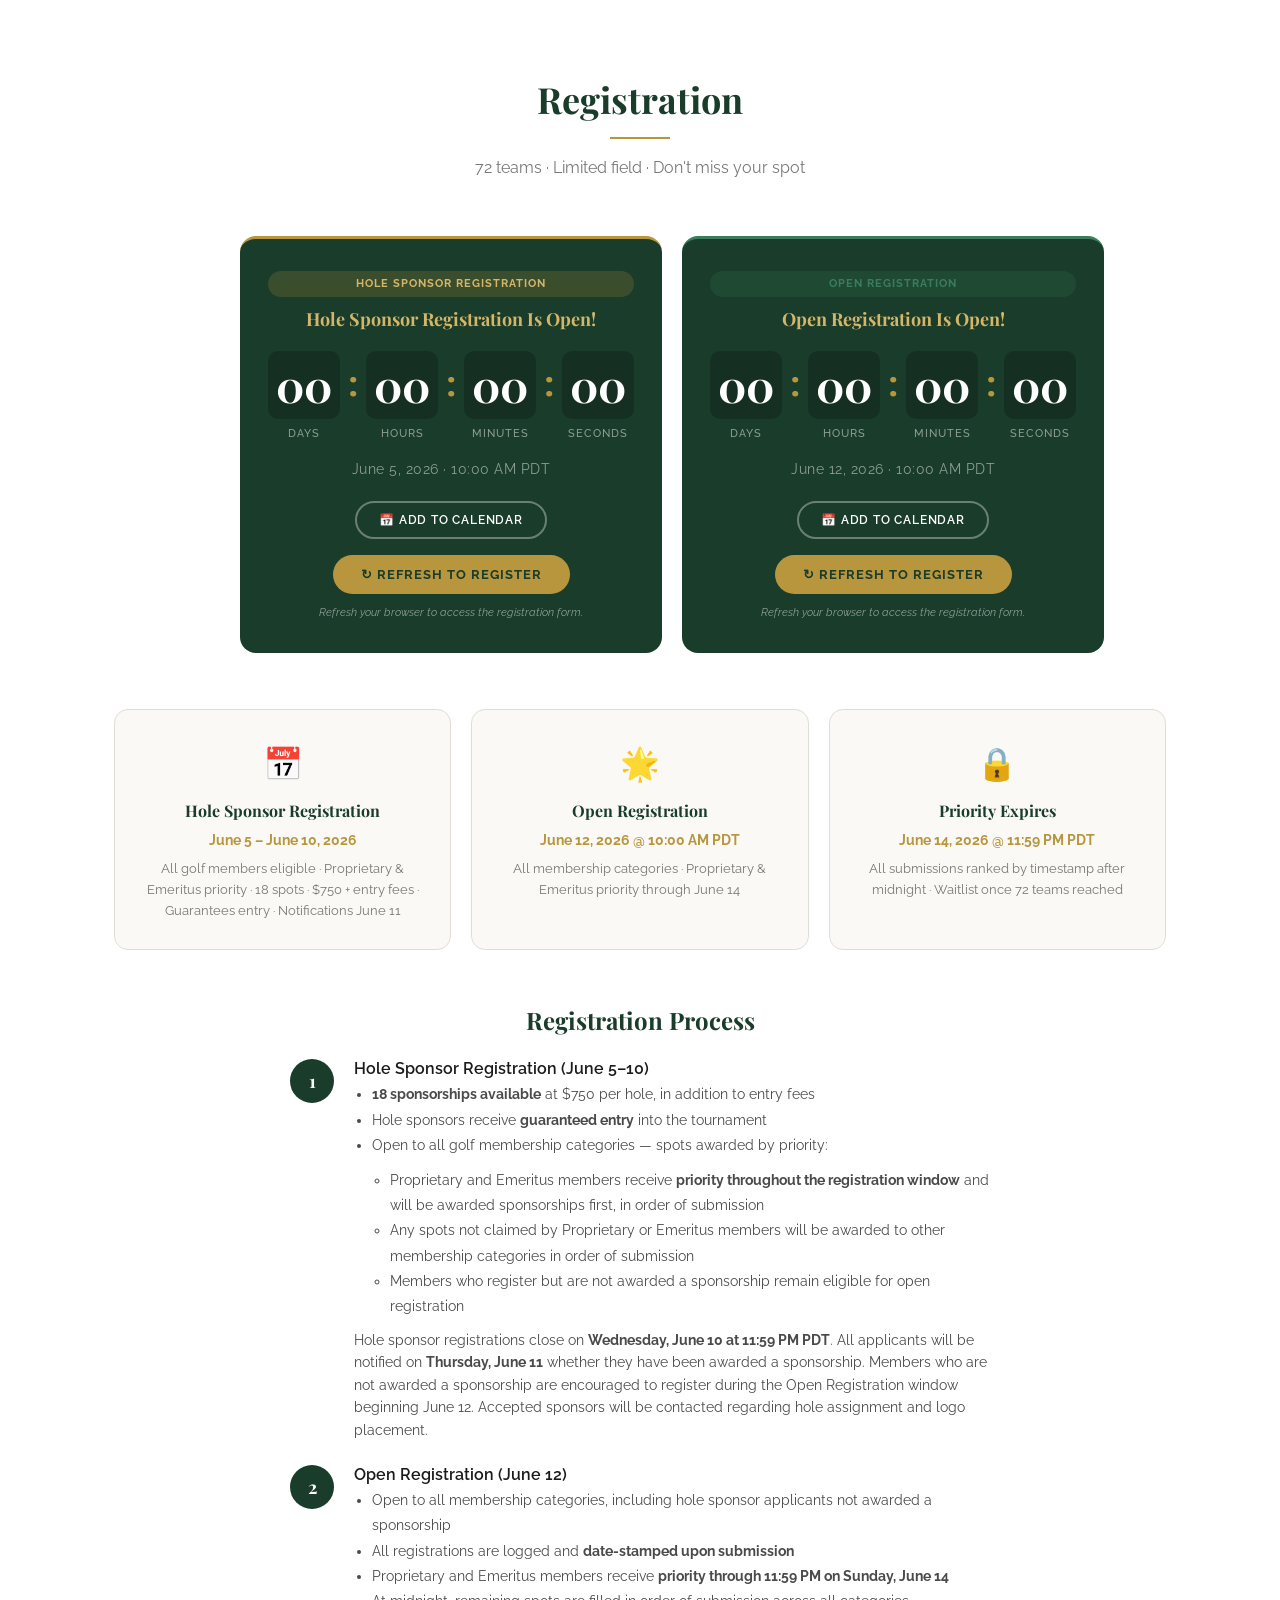
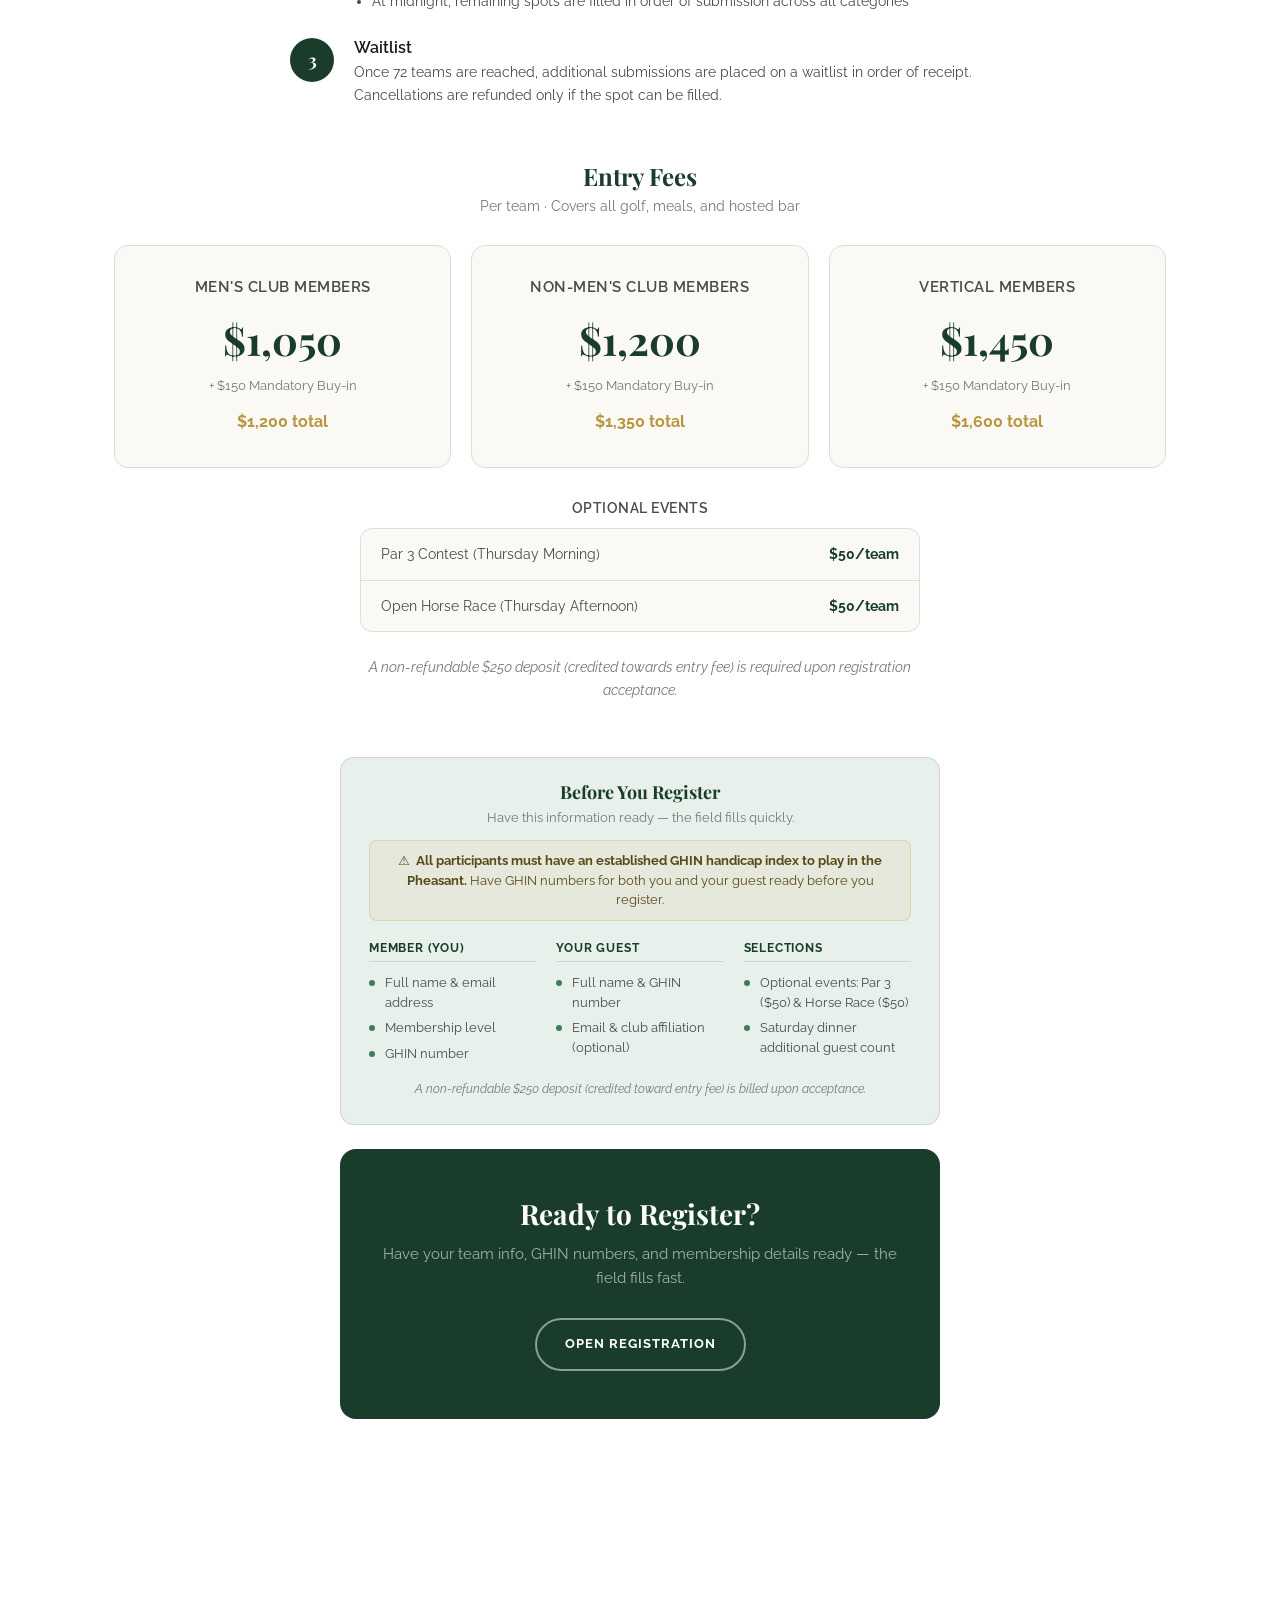
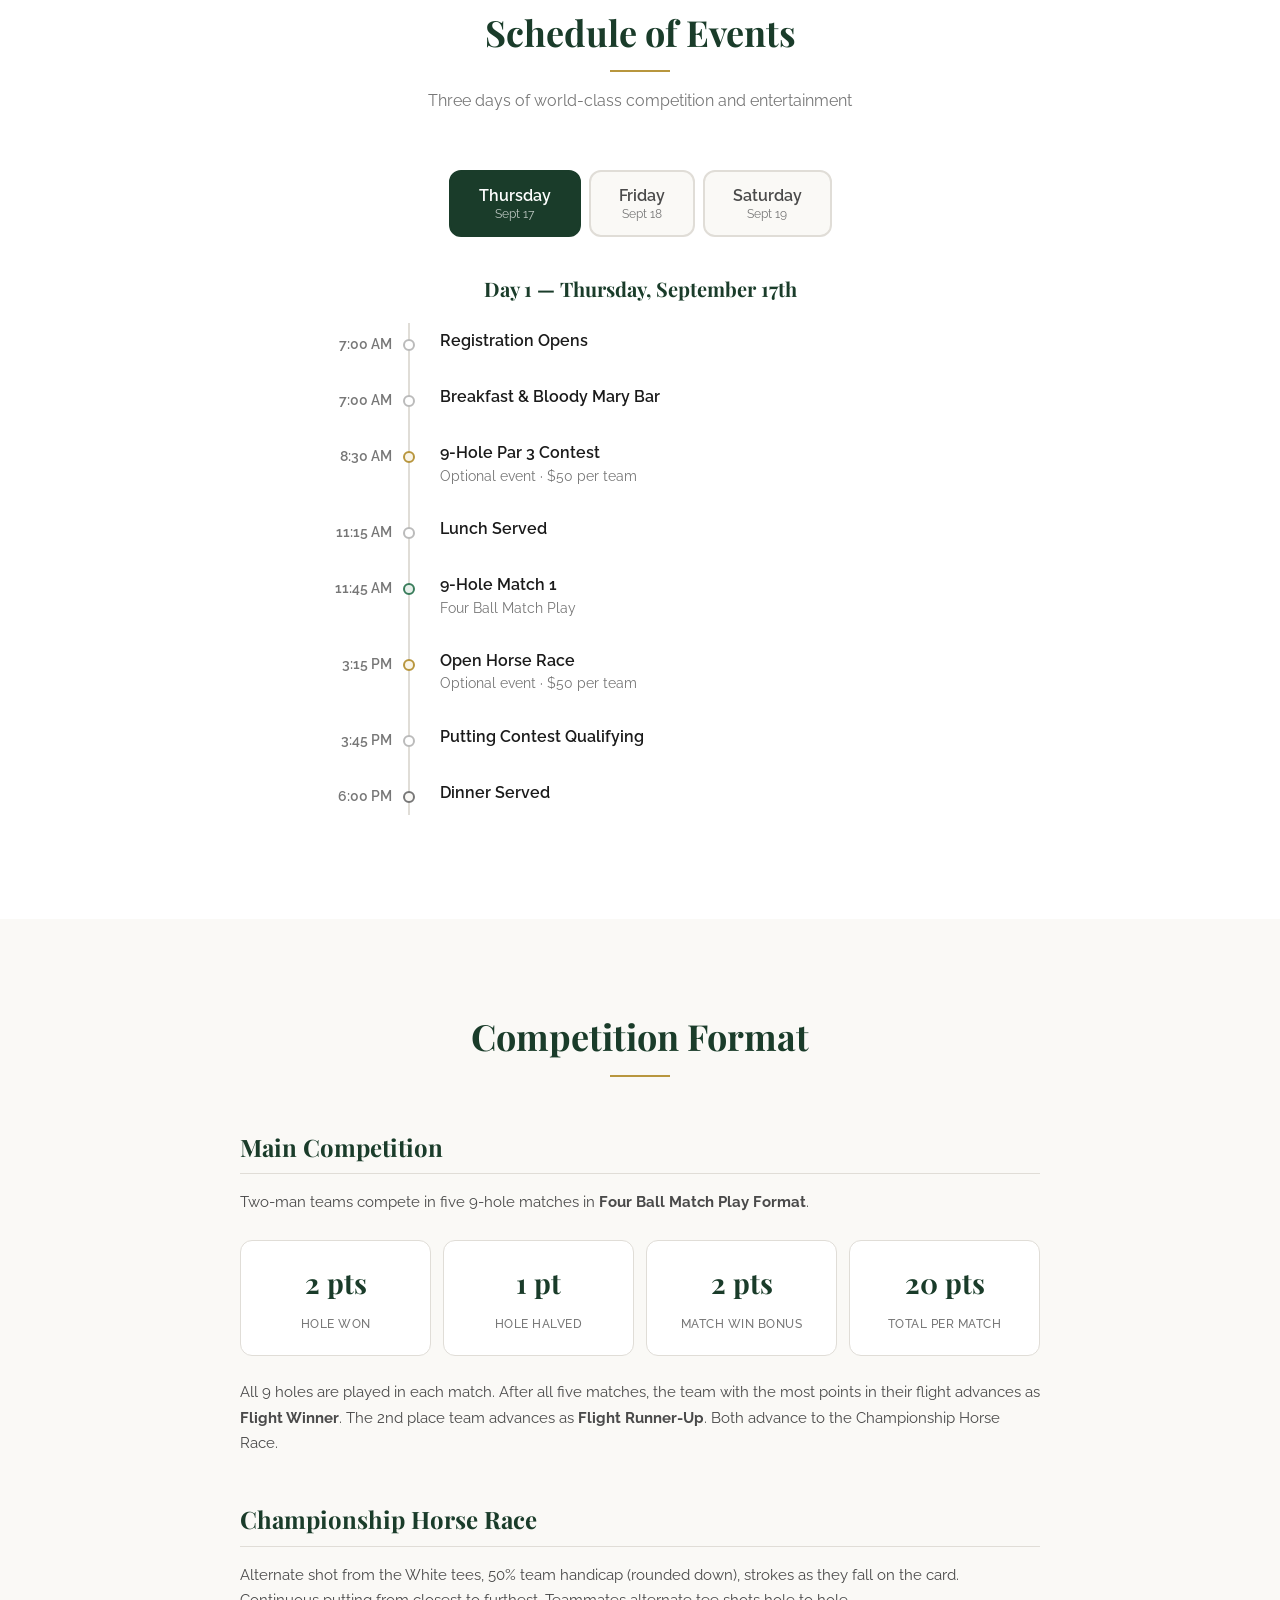
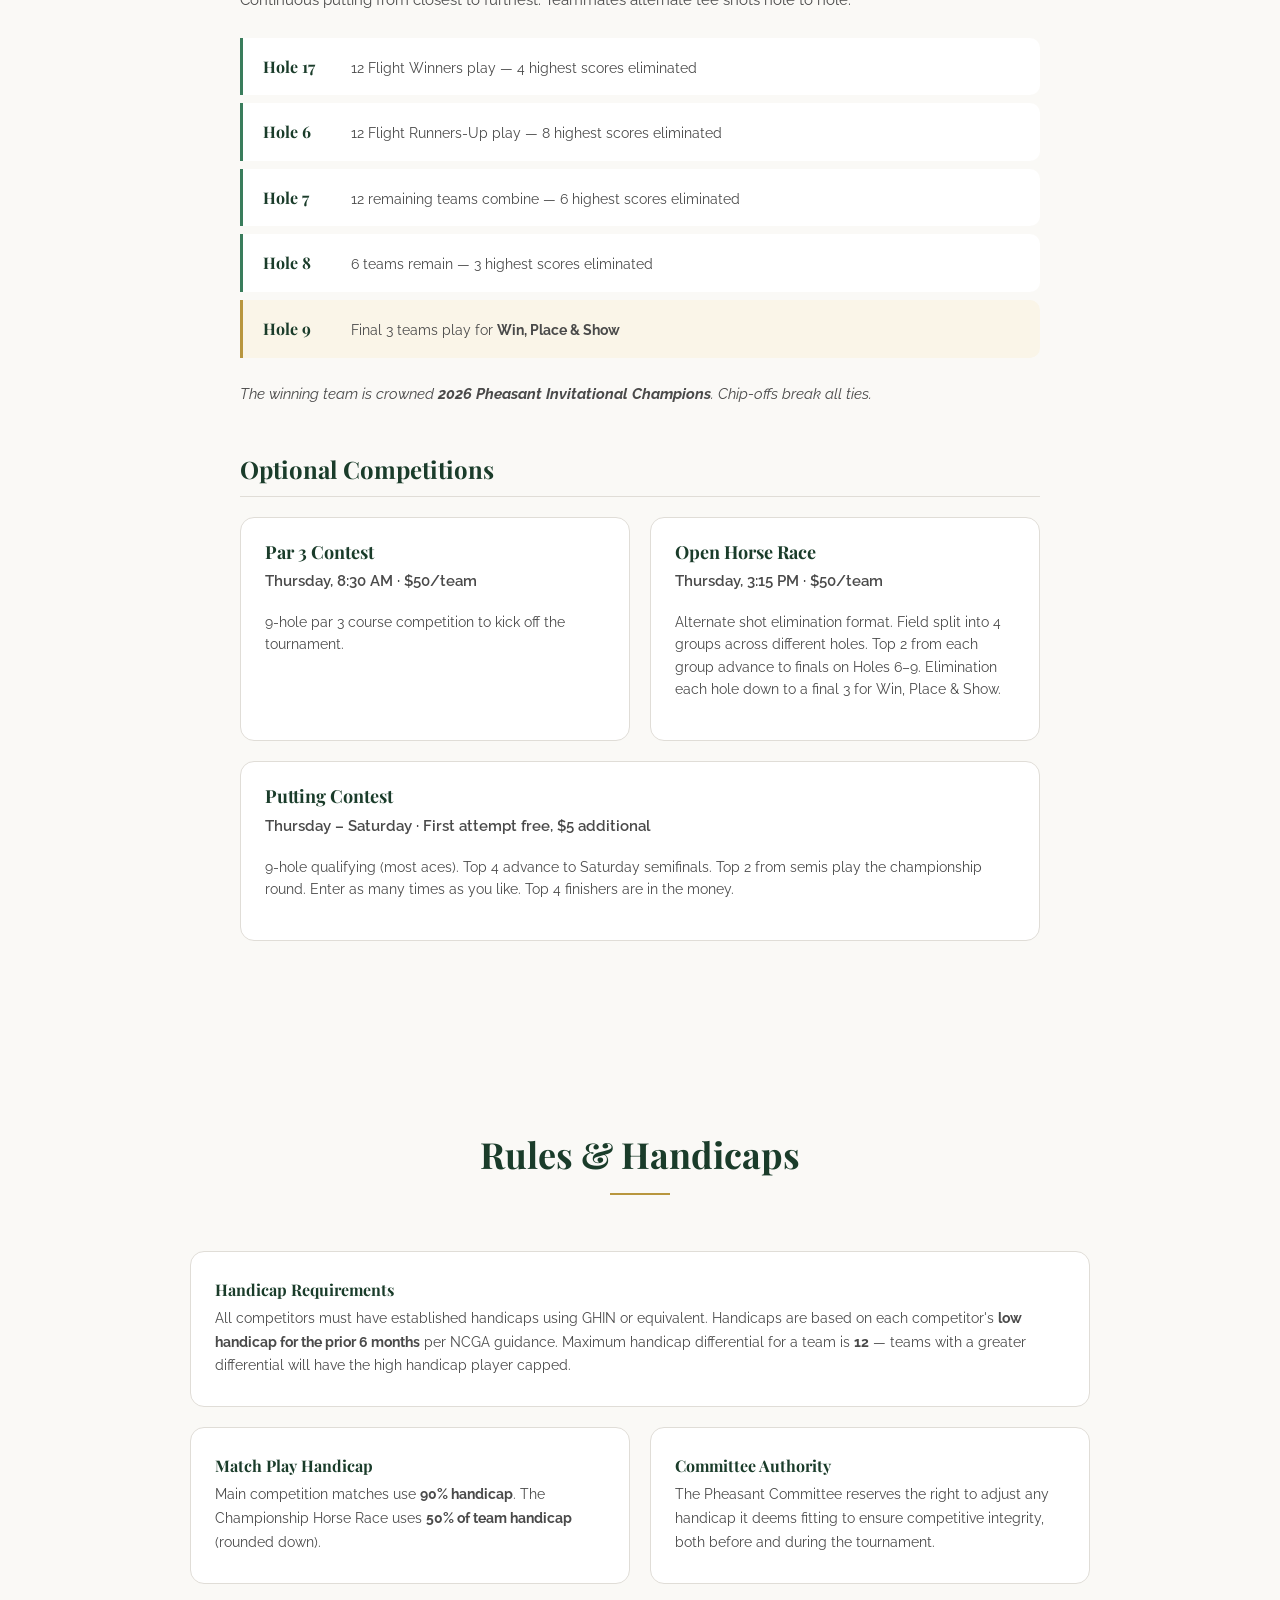
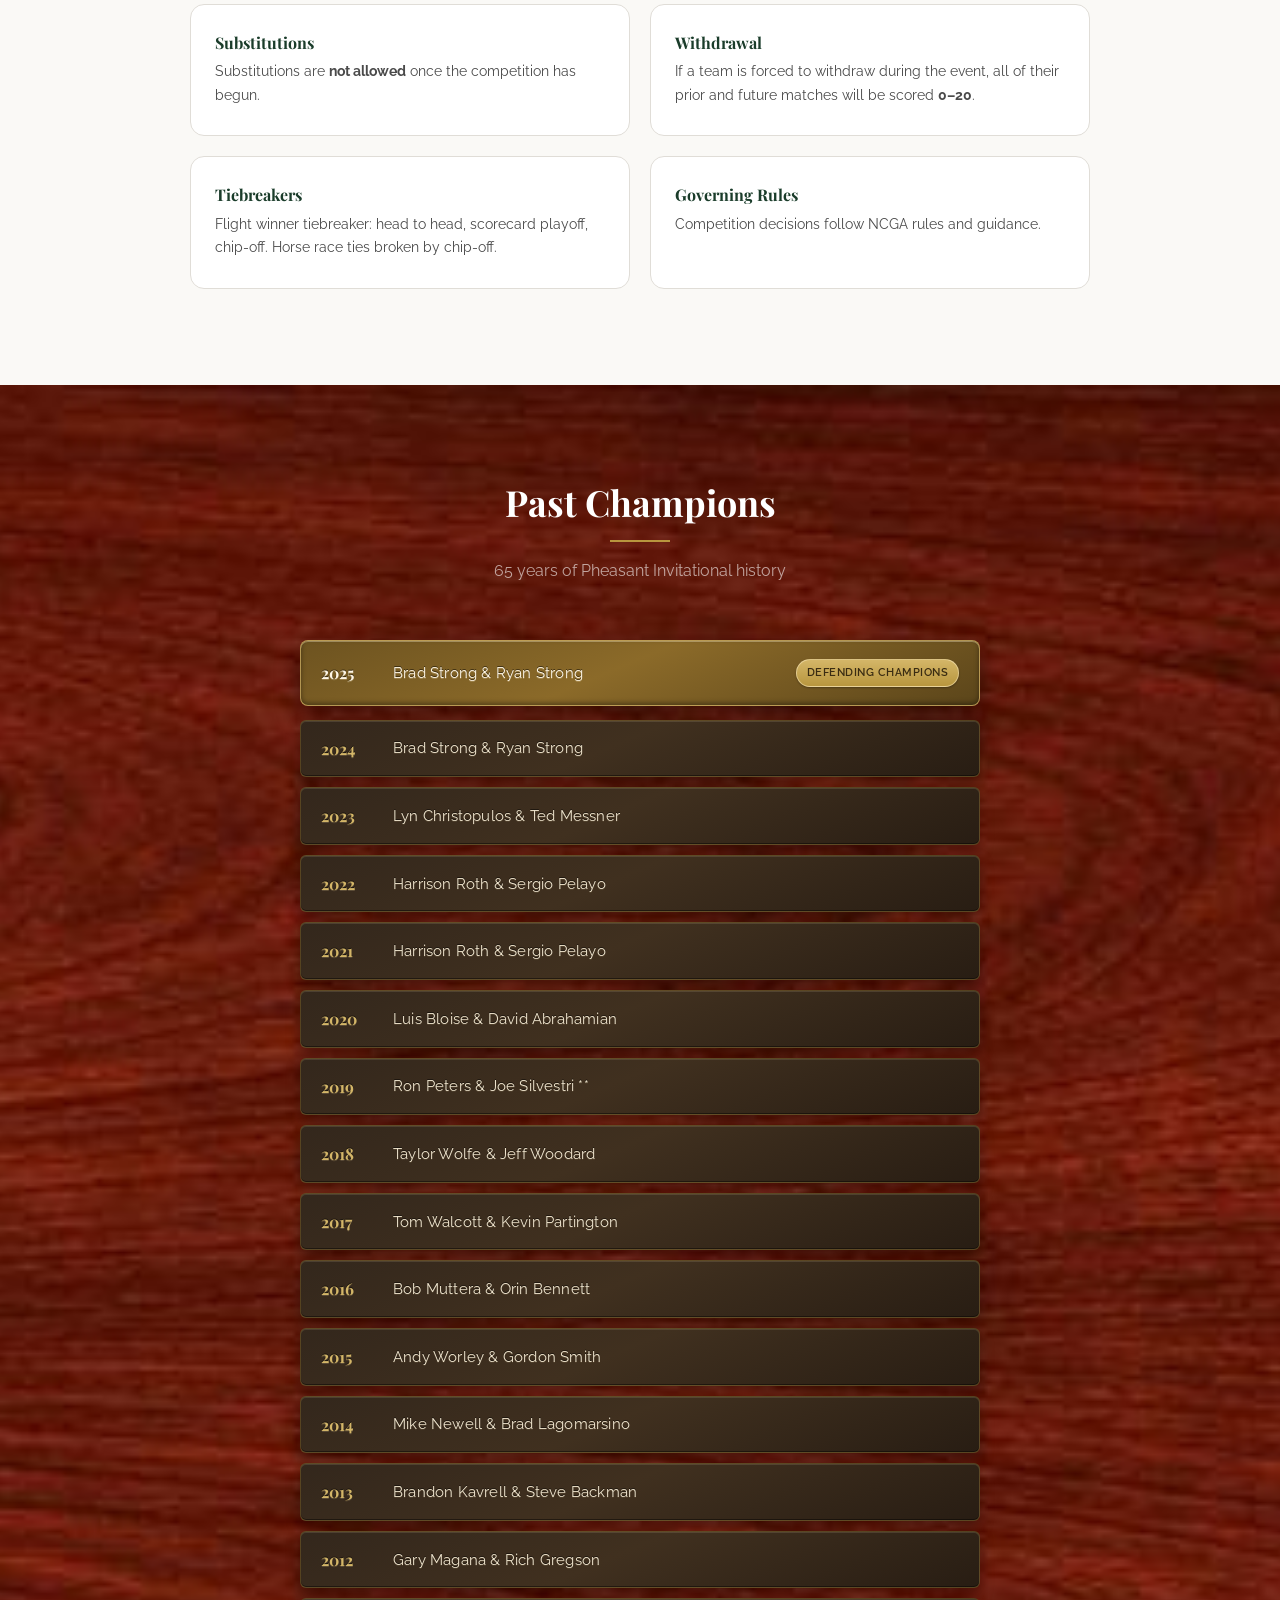
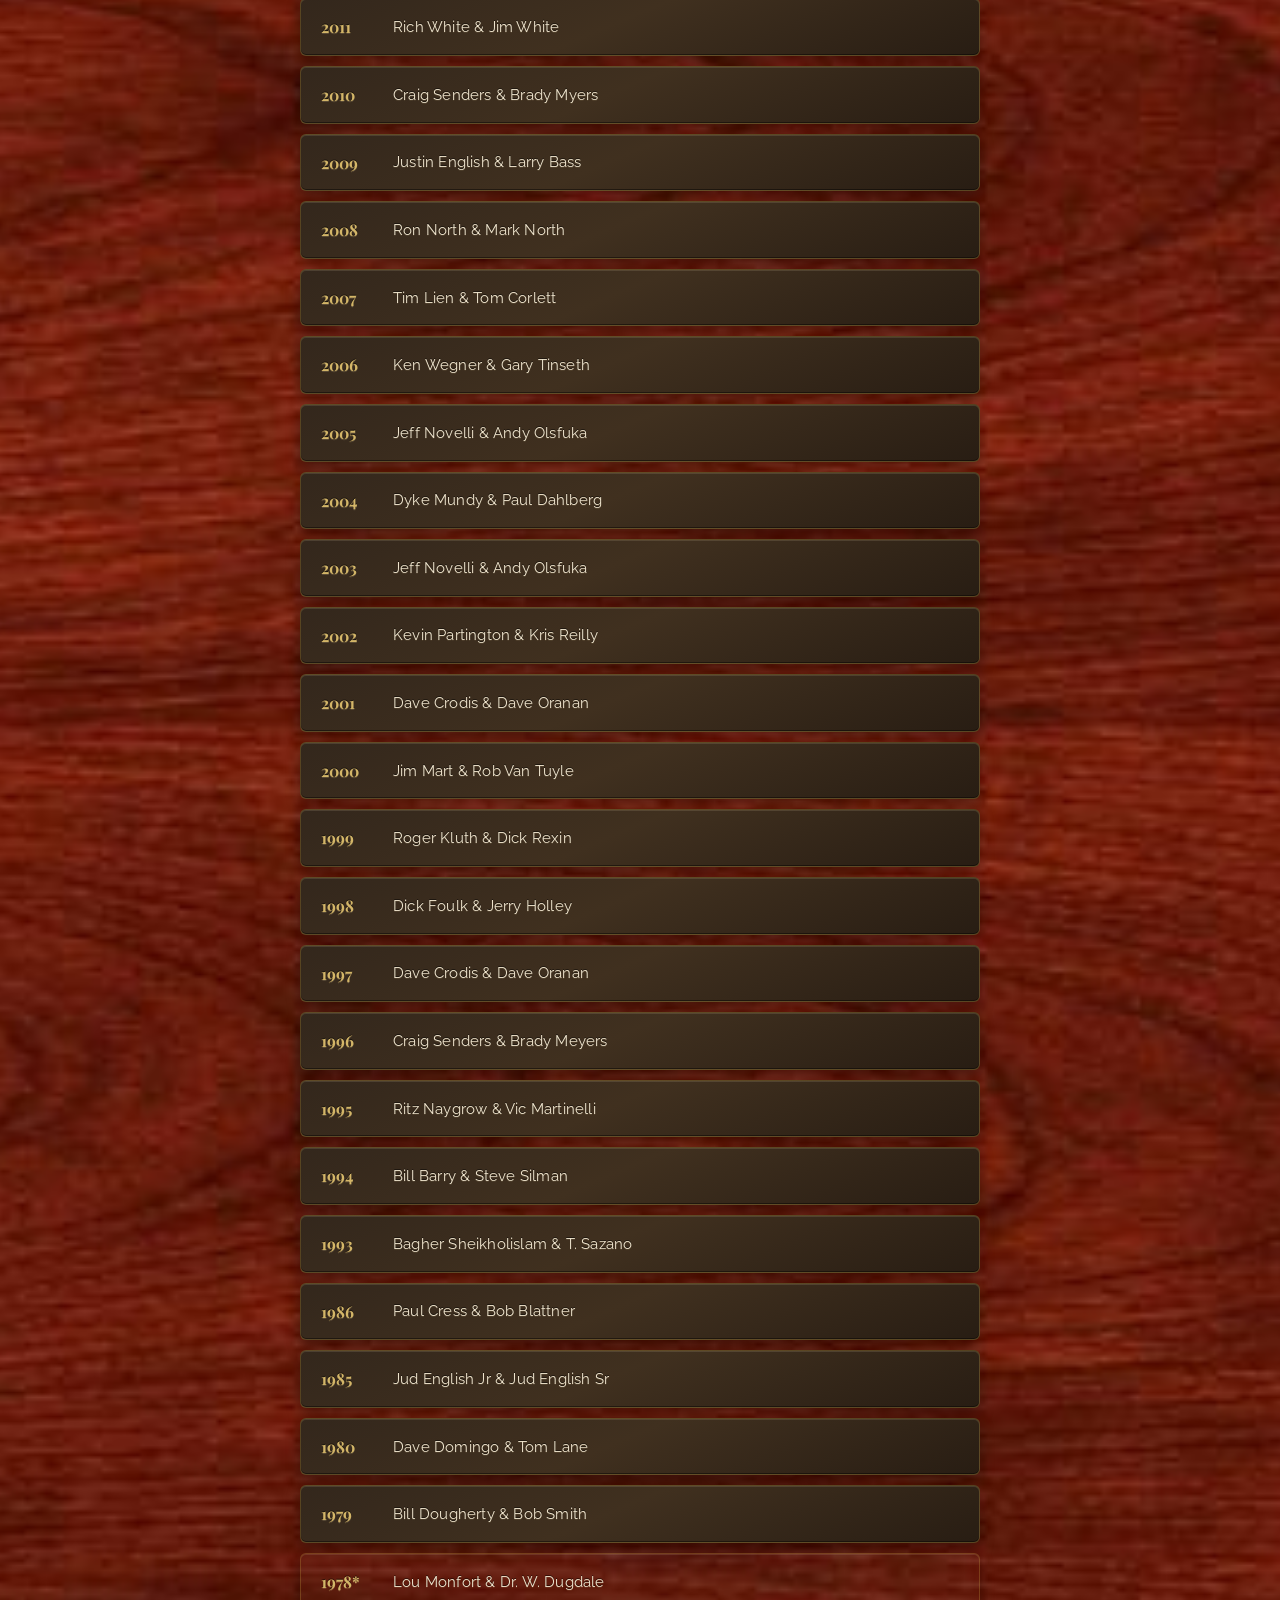
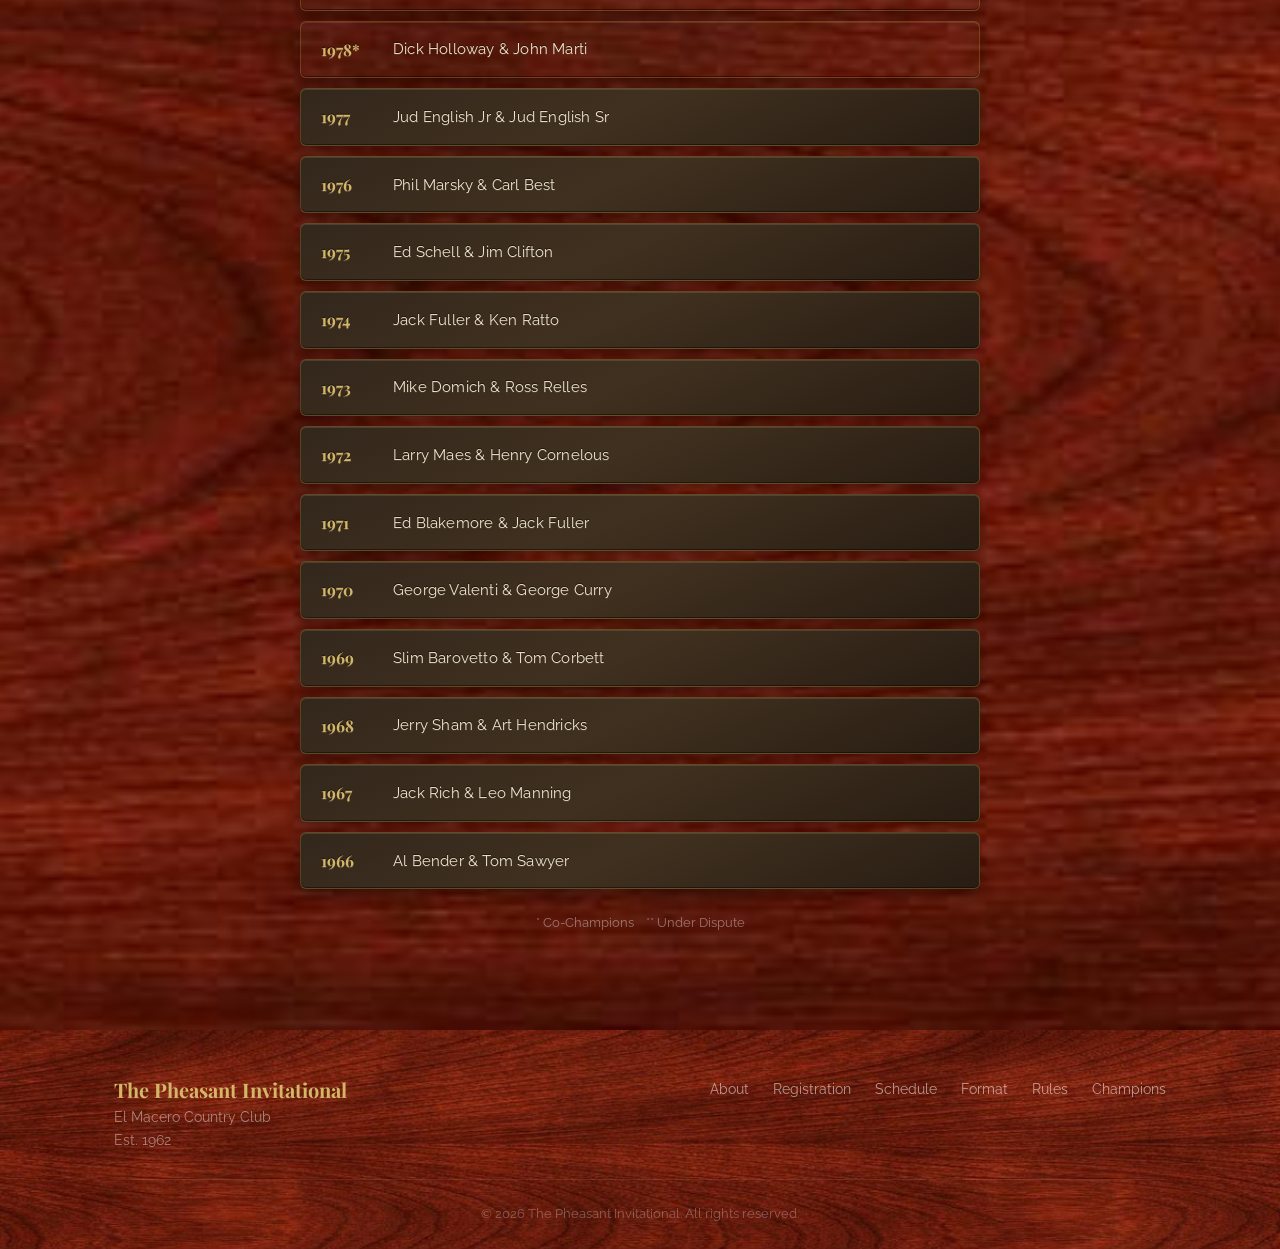
==== commit 5c9357d7: "Nav: move "Fastest Hole" to just after Rules Reorder the nav on every page (and the Fastest Hole pag" ====
--- a/index.html
+++ b/index.html
@@ -36,9 +36,9 @@
                 <li><a href="#about" class="nav-link">About</a></li>
                 <li><a href="#registration" class="nav-link">Registration</a></li>
                 <li><a href="#schedule" class="nav-link">Schedule</a></li>
-                <li><a href="fastest-hole.html" class="nav-link">Fastest Hole</a></li>
                 <li><a href="#format" class="nav-link">Format</a></li>
                 <li><a href="#rules" class="nav-link">Rules</a></li>
+                <li><a href="fastest-hole.html" class="nav-link">Fastest Hole</a></li>
                 <li><a href="#champions" class="nav-link">Champions</a></li>
                 <li><a href="sponsors.html" class="nav-link">Sponsors</a></li>
                 <li><a href="waitlist.html" class="nav-link">Waitlist</a></li>
--- a/styles.css
+++ b/styles.css
@@ -119,17 +119,18 @@
 .nav-menu {
   display: flex;
   align-items: center;
-  gap: 8px;
+  gap: 4px;
 }
 
 .nav-link {
   color: rgba(255,255,255,0.85);
   font-size: 14px;
   font-weight: 500;
-  padding: 8px 14px;
+  padding: 8px 10px;
   border-radius: 6px;
   transition: color 0.2s, background 0.2s;
   letter-spacing: 0.3px;
+  white-space: nowrap;
 }
 
 .nav-link:hover {
@@ -141,9 +142,9 @@
   background: var(--gold);
   color: #fff !important;
   border-radius: 999px;
-  padding: 8px 20px;
+  padding: 8px 16px;
   font-weight: 600;
-  margin-left: 8px;
+  margin-left: 6px;
 }
 
 /* Tournament-week nav items — hidden until event week */
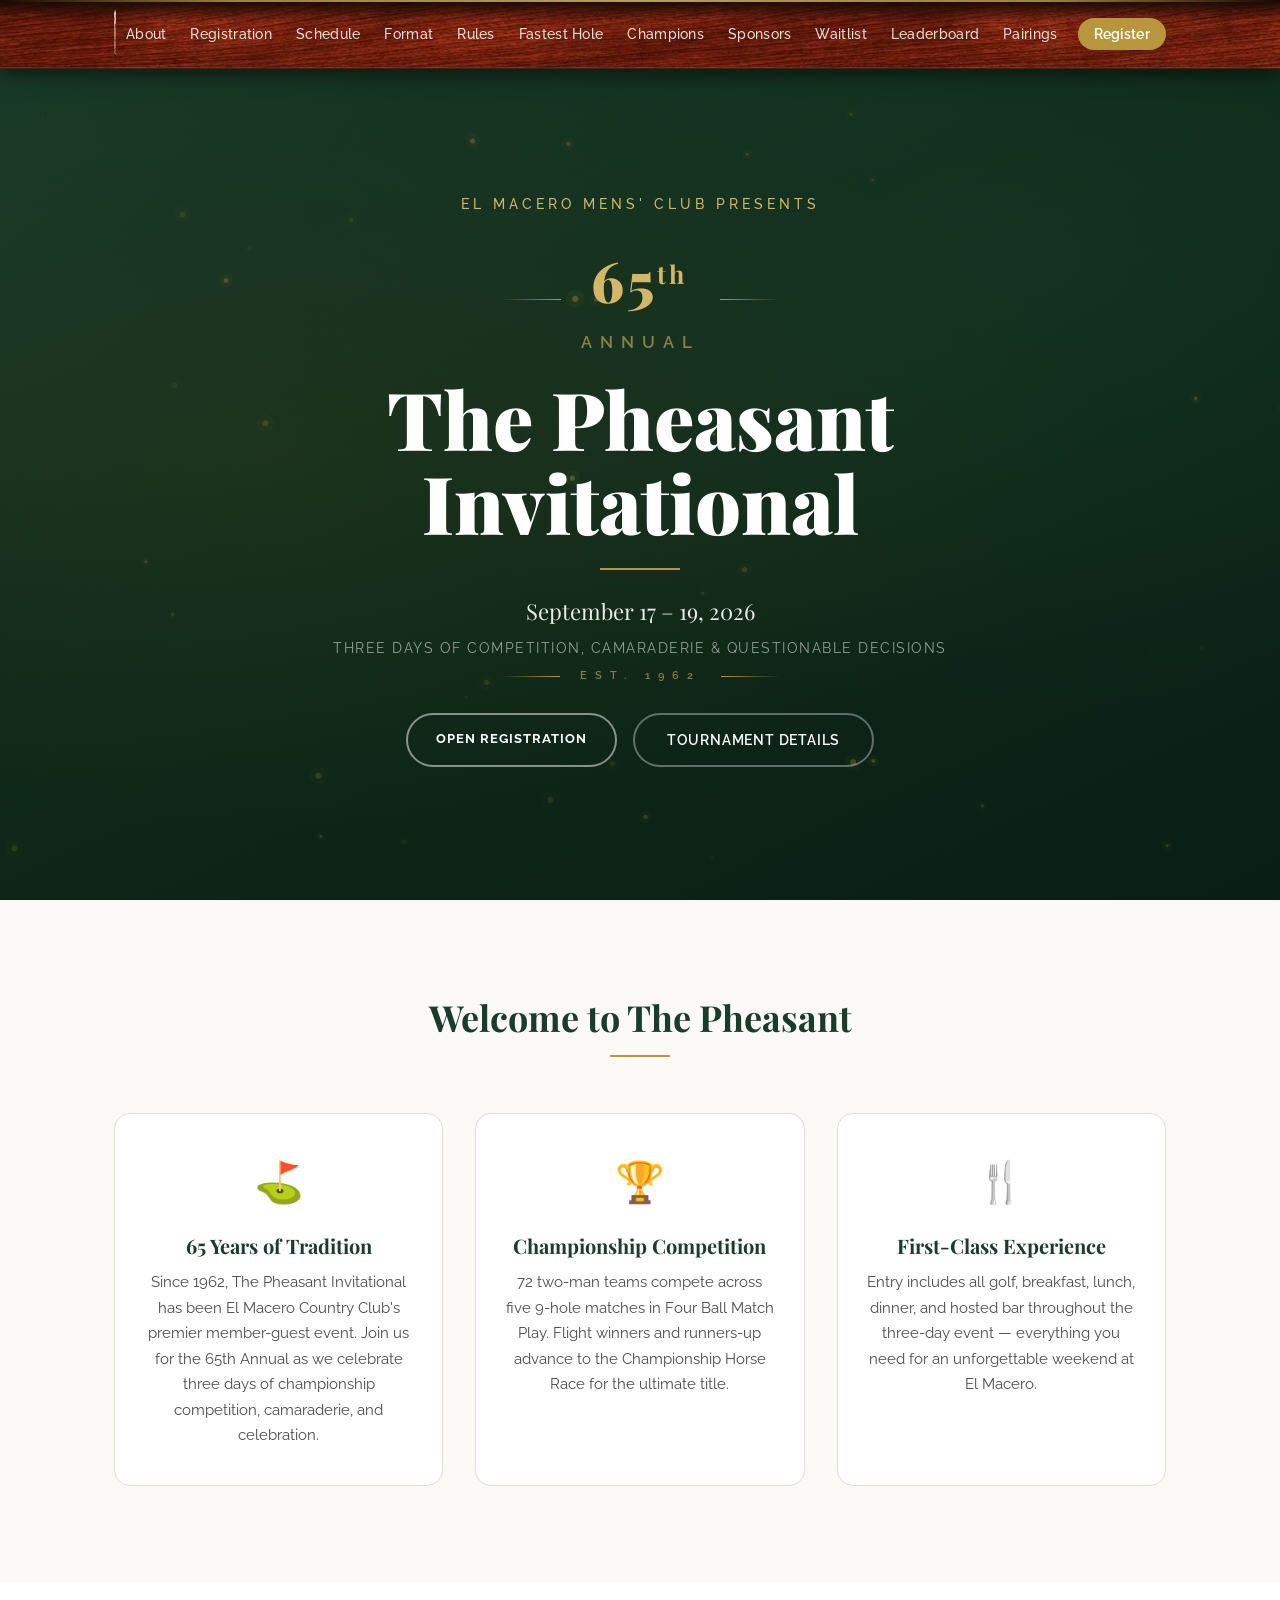
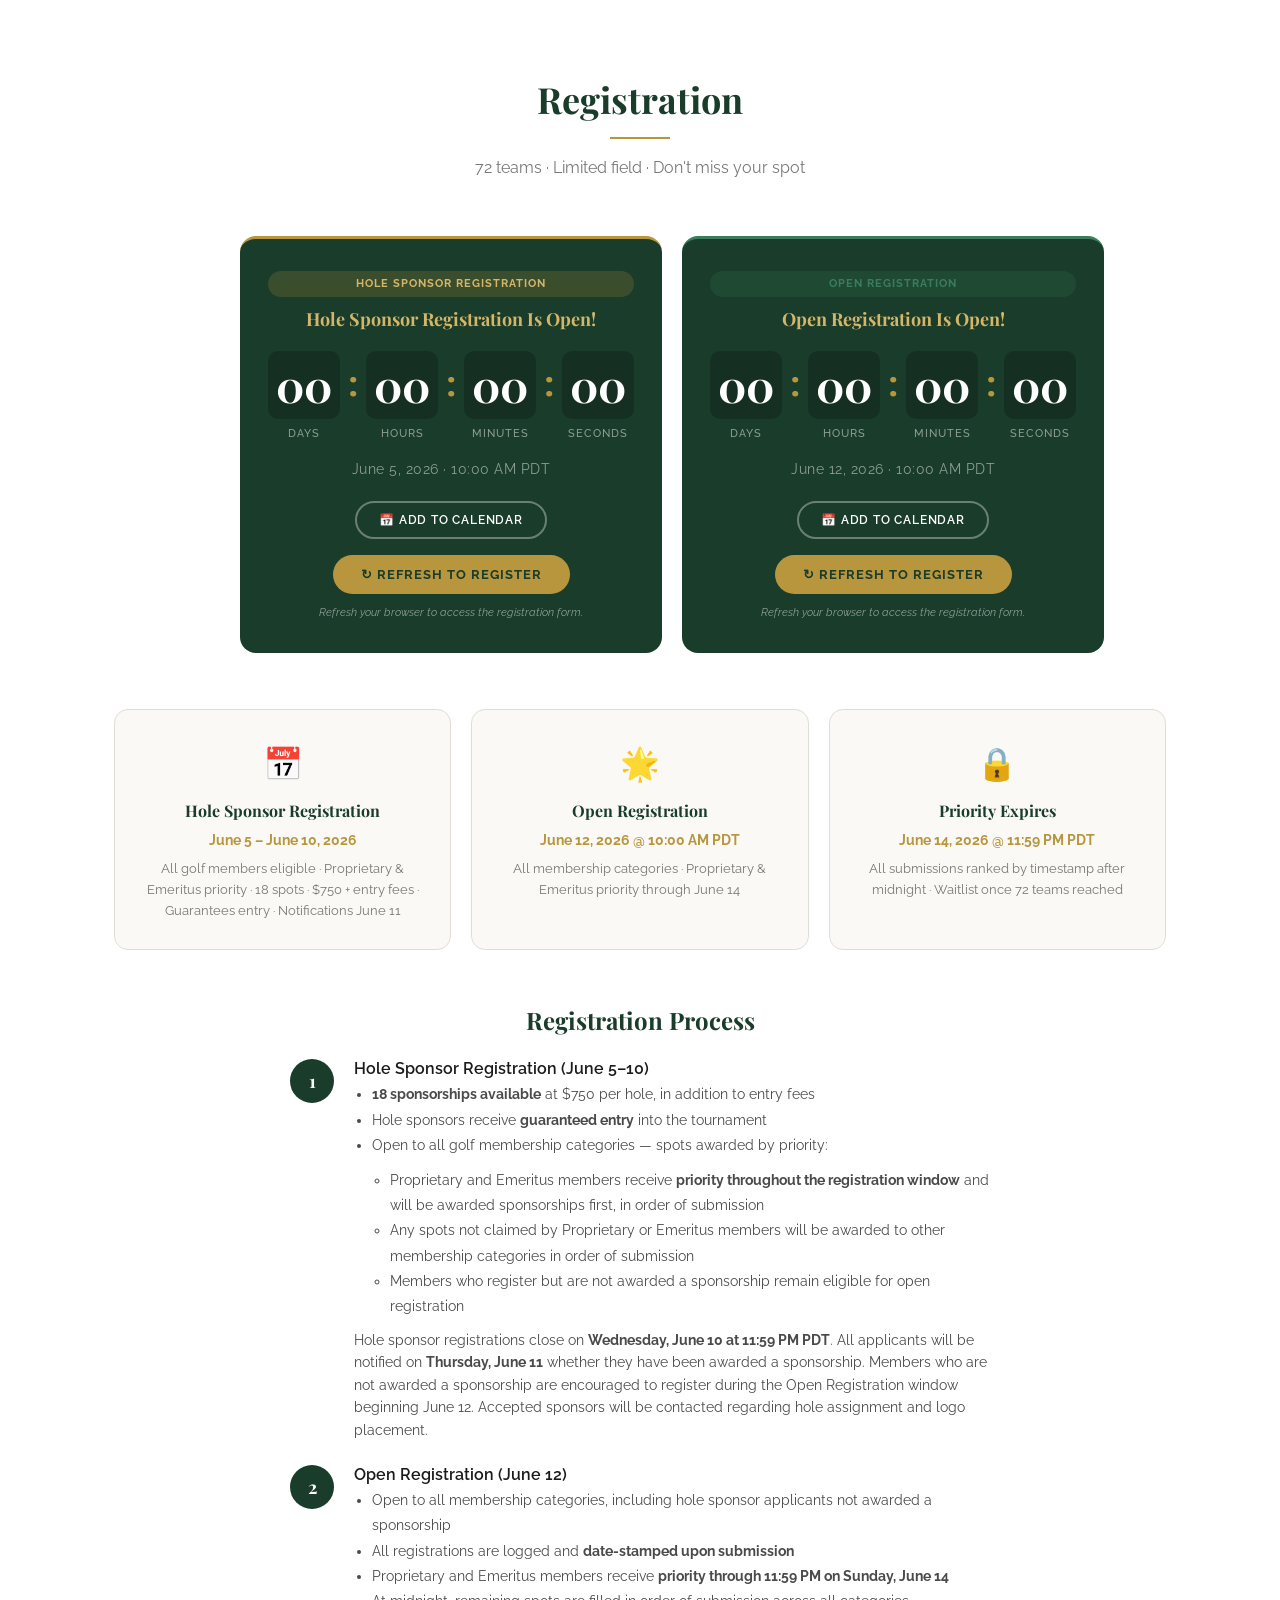
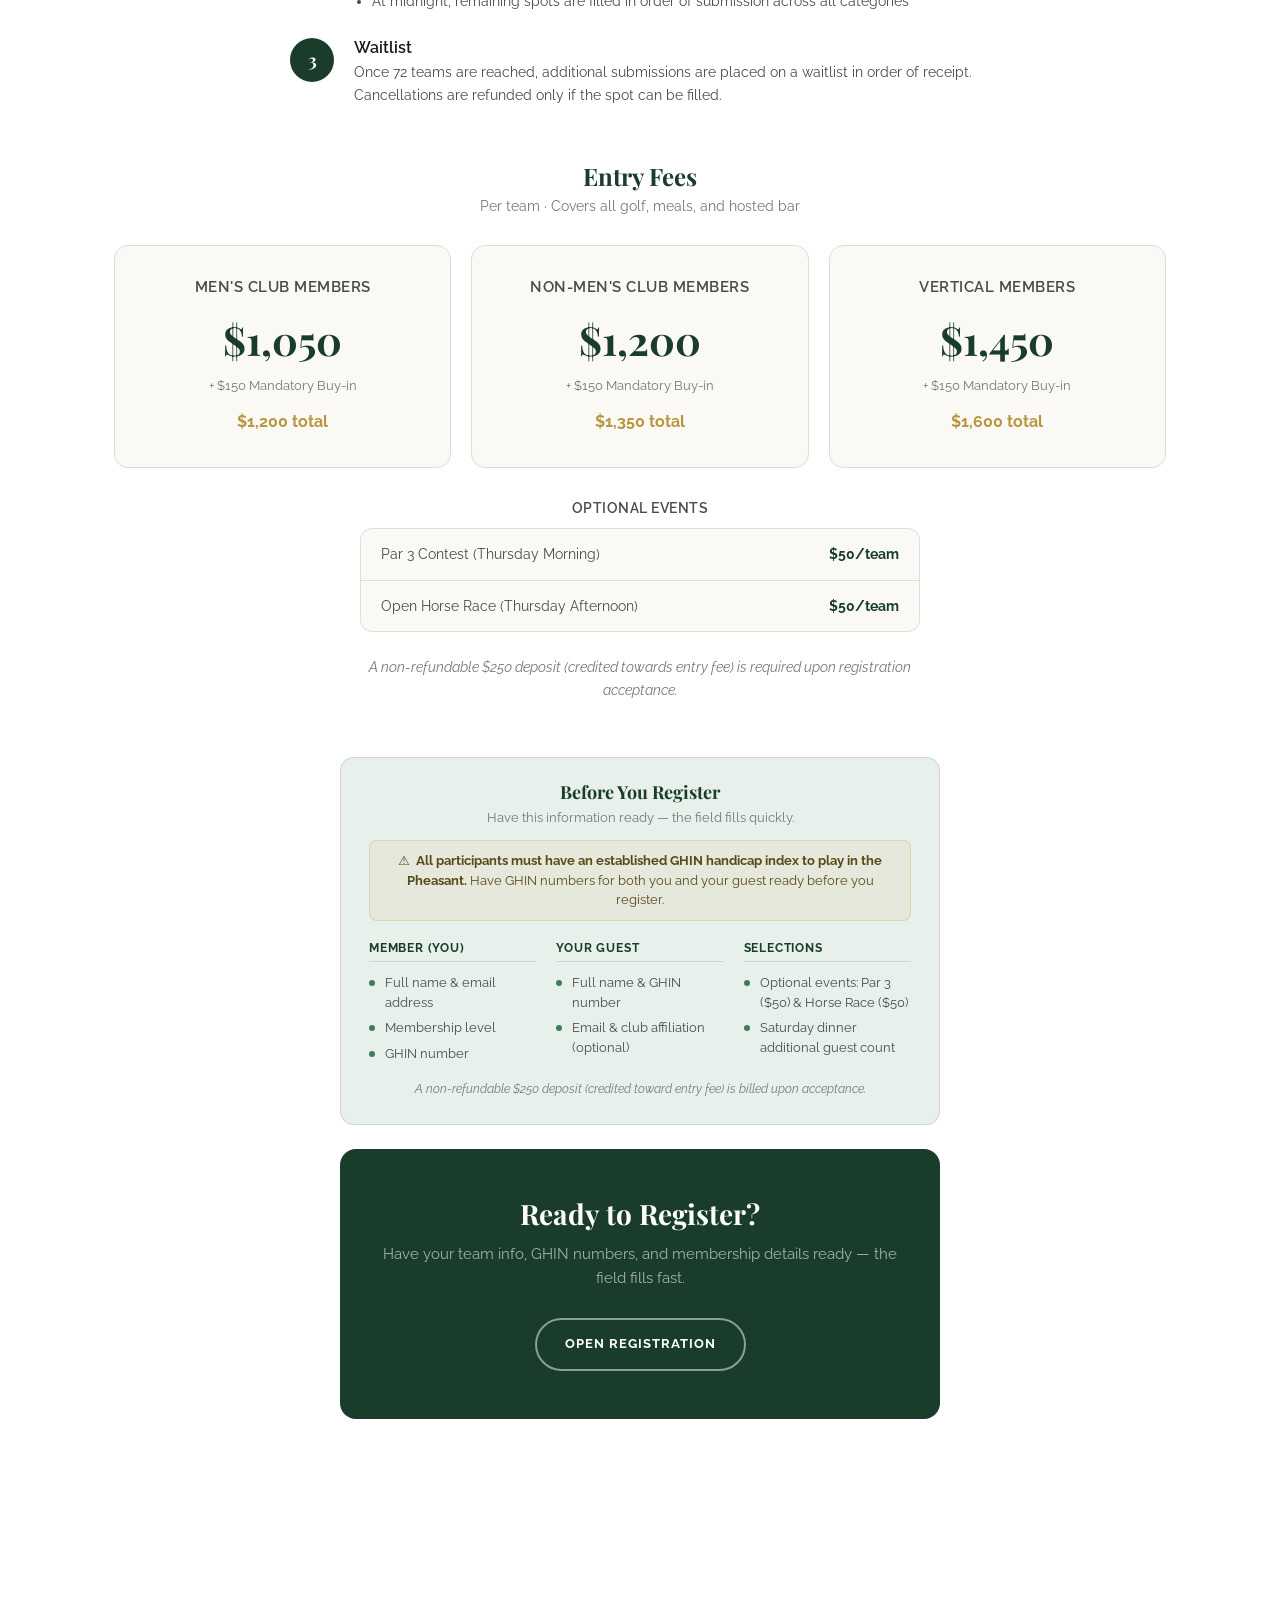
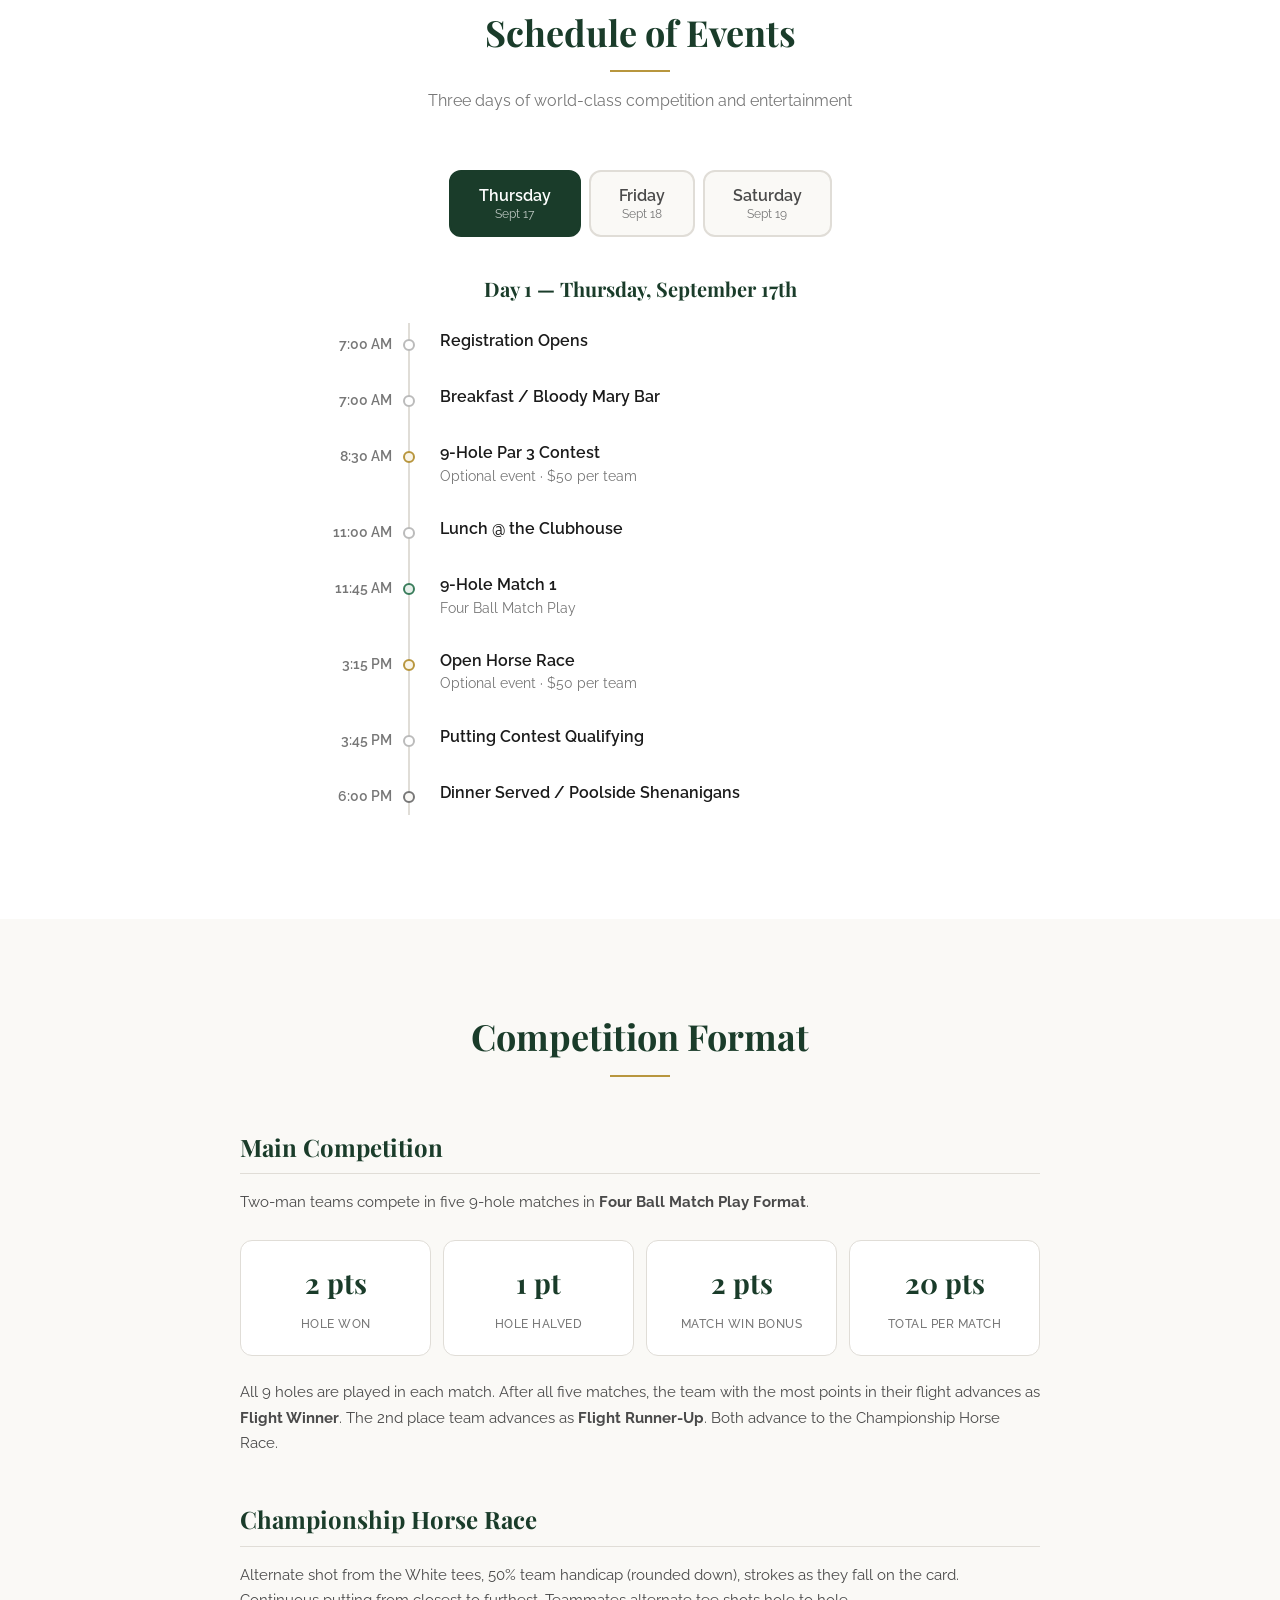
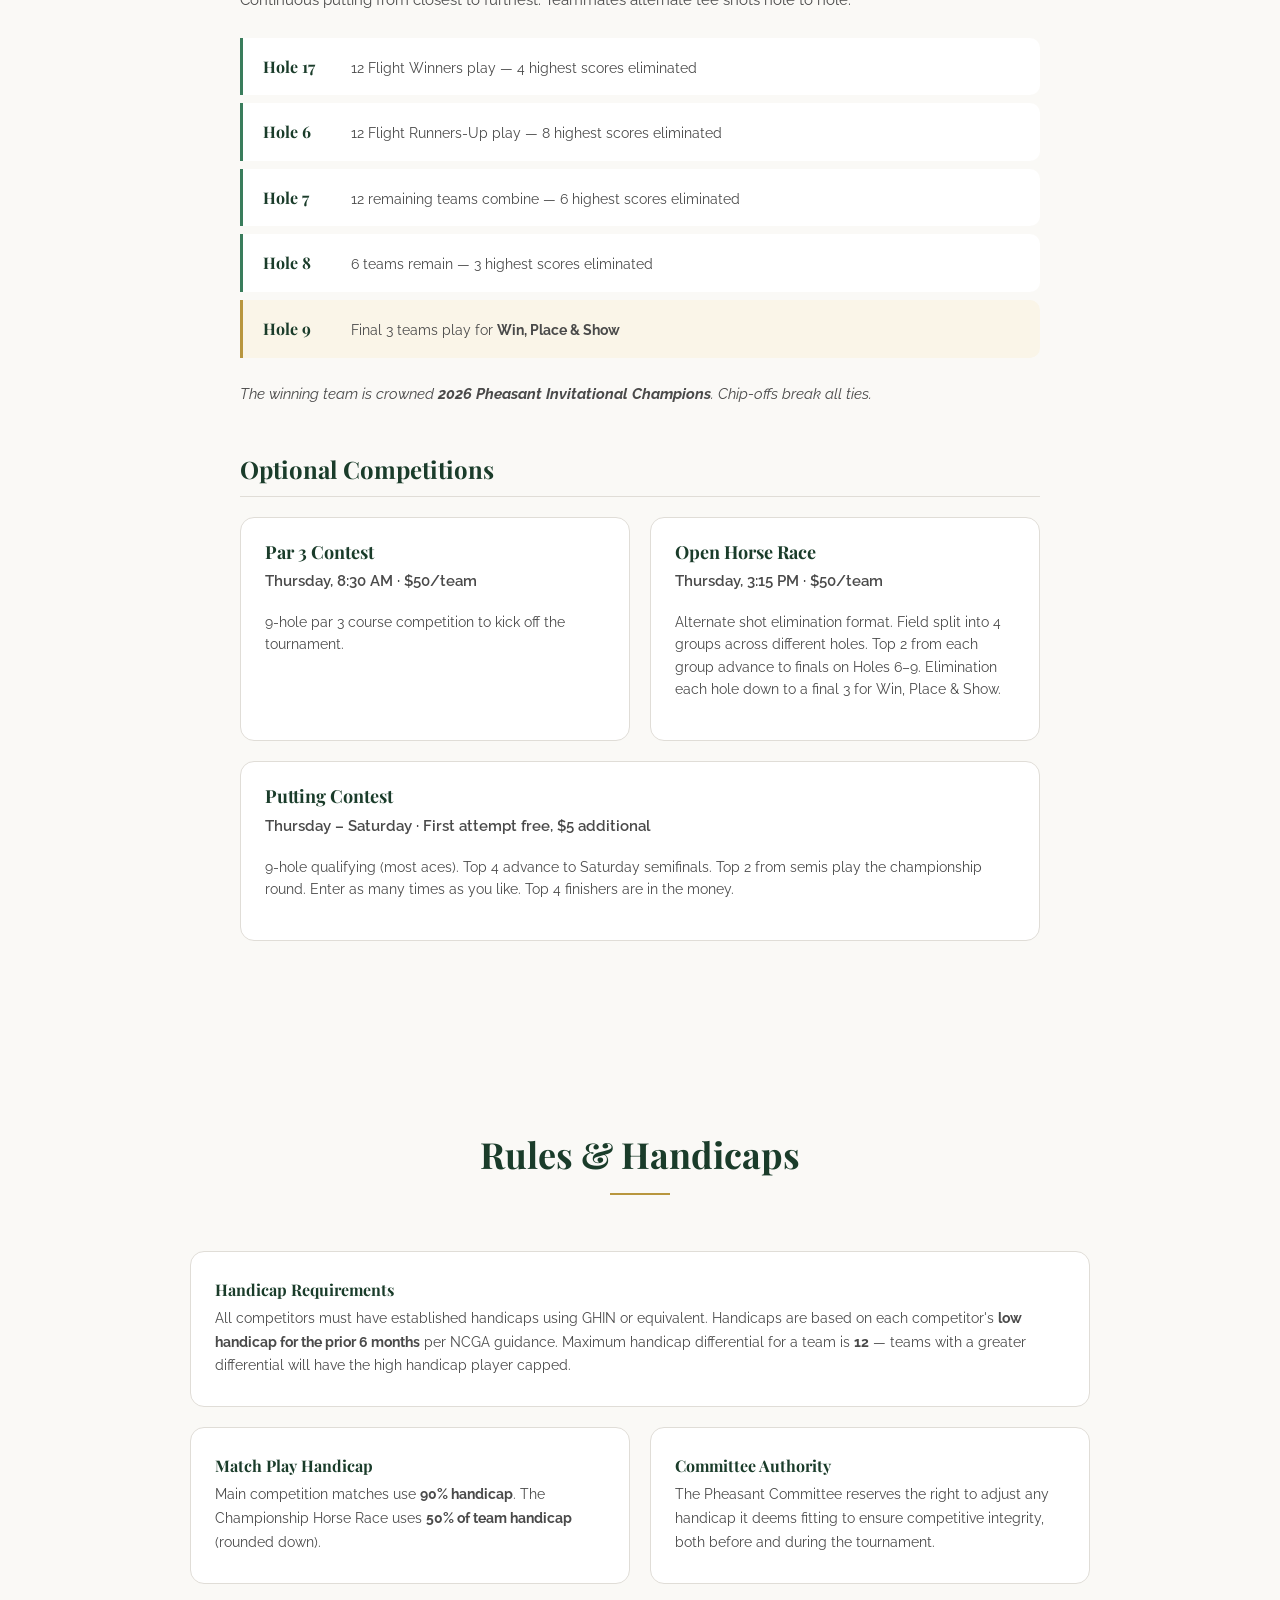
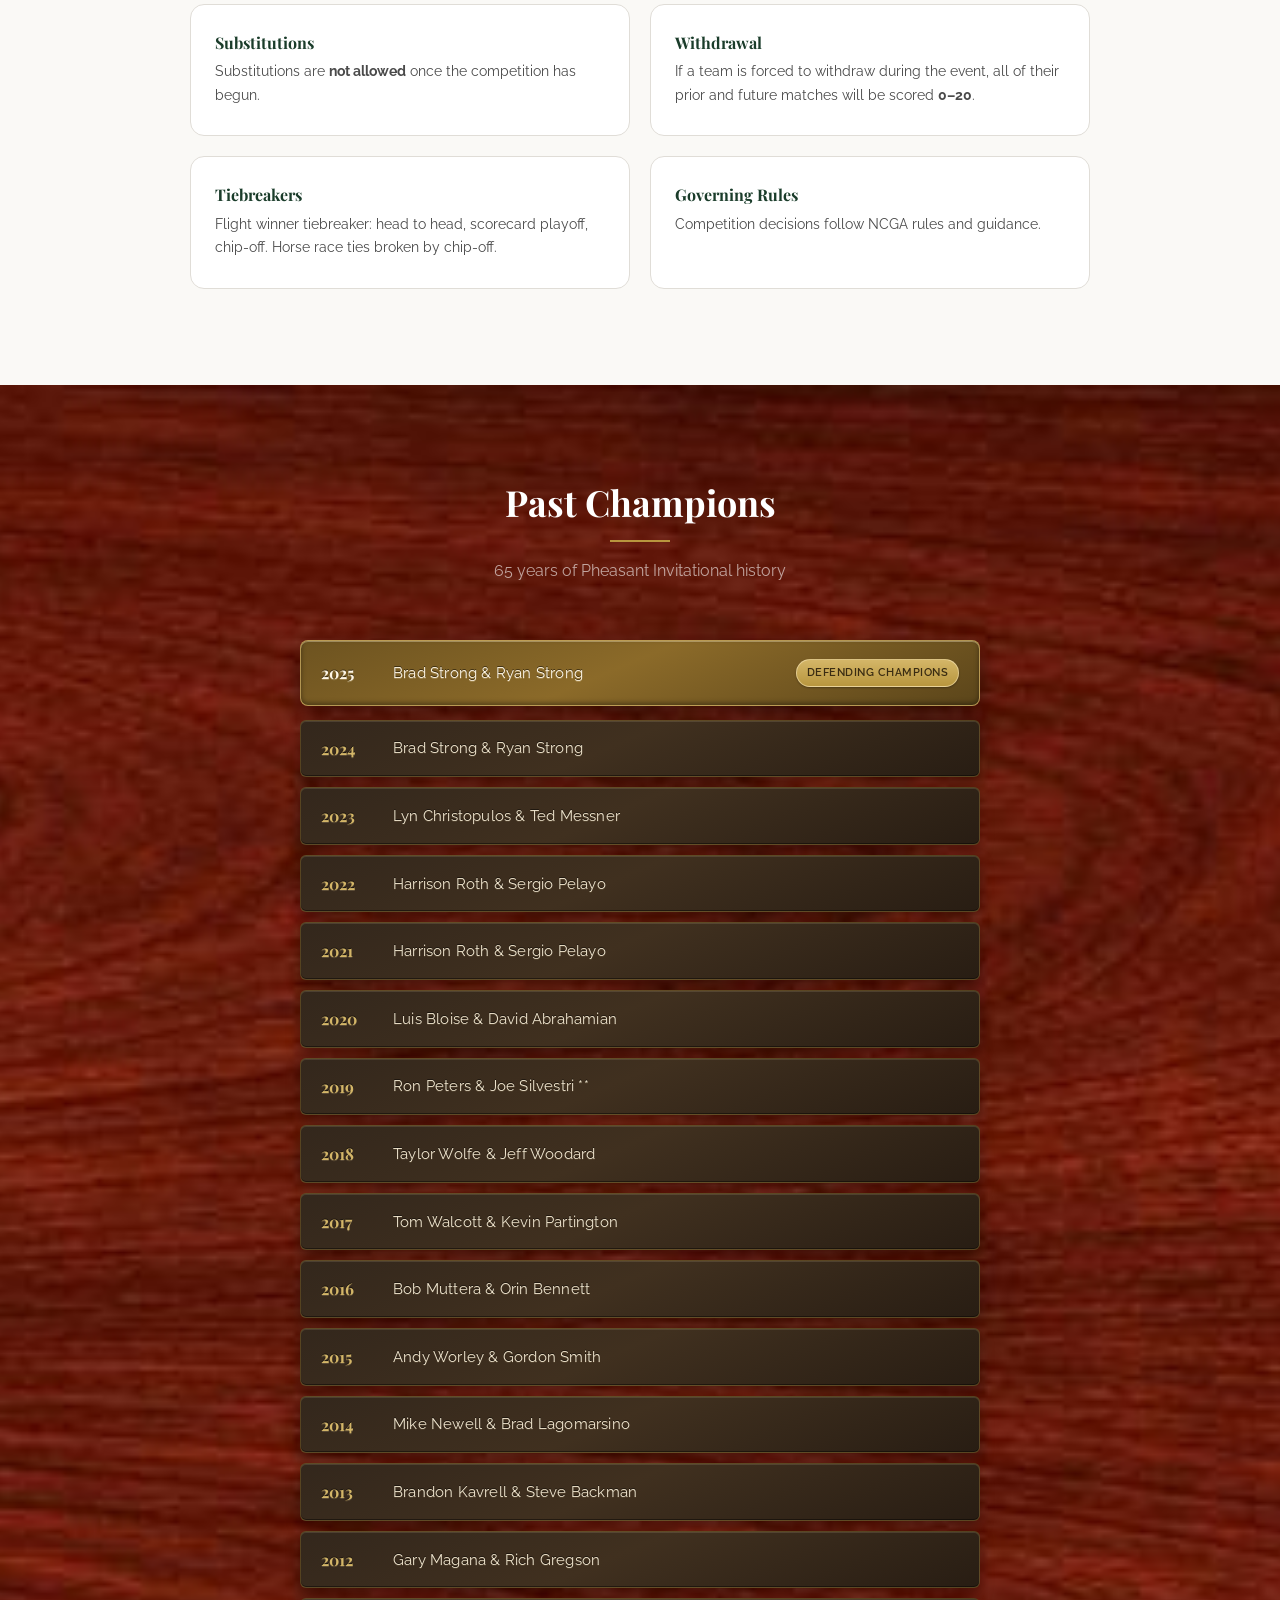
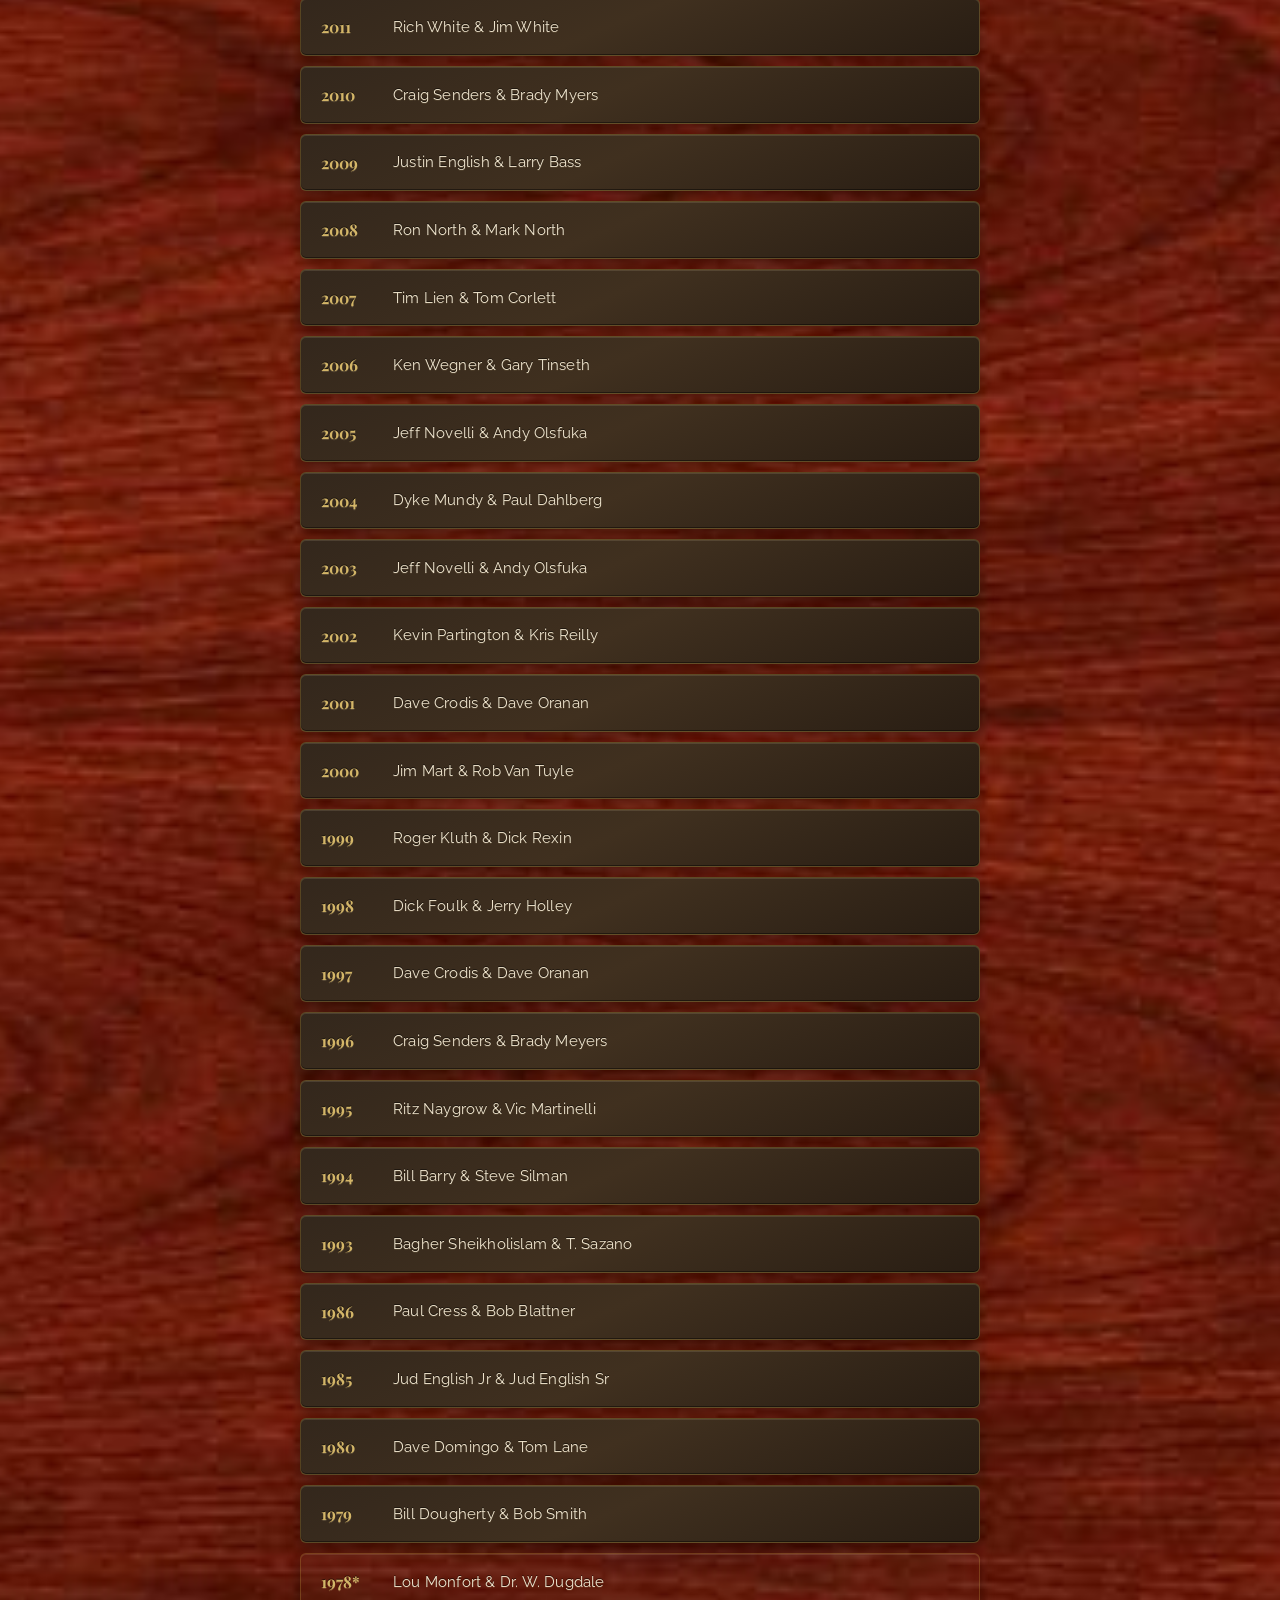
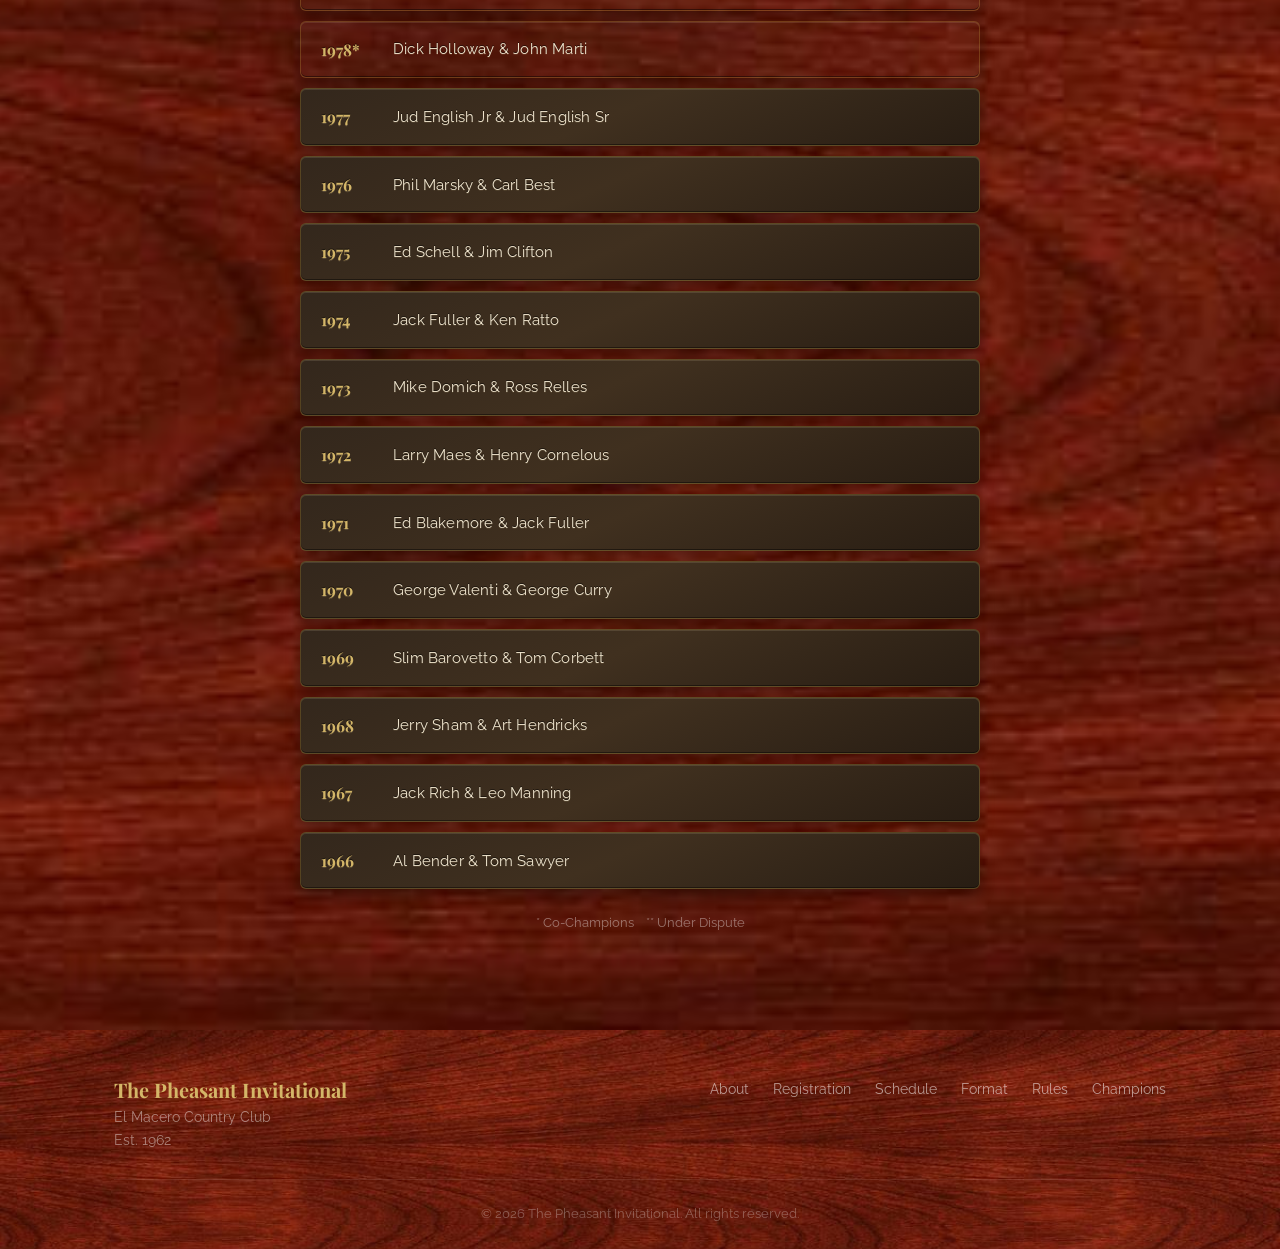
==== commit 79e9ed4f: "Schedule: sync to the 2026 welcome letter Thu: Breakfast / Bloody Mary Bar (was &); Lunch @ the Club" ====
--- a/index.html
+++ b/index.html
@@ -365,7 +365,7 @@
                         <div class="timeline-item">
                             <div class="timeline-time">7:00 AM</div>
                             <div class="timeline-event">
-                                <h4>Breakfast &amp; Bloody Mary Bar</h4>
+                                <h4>Breakfast / Bloody Mary Bar</h4>
                             </div>
                         </div>
                         <div class="timeline-item highlight">
@@ -376,9 +376,9 @@
                             </div>
                         </div>
                         <div class="timeline-item">
-                            <div class="timeline-time">11:15 AM</div>
-                            <div class="timeline-event">
-                                <h4>Lunch Served</h4>
+                            <div class="timeline-time">11:00 AM</div>
+                            <div class="timeline-event">
+                                <h4>Lunch @ the Clubhouse</h4>
                             </div>
                         </div>
                         <div class="timeline-item match">
@@ -404,7 +404,7 @@
                         <div class="timeline-item social">
                             <div class="timeline-time">6:00 PM</div>
                             <div class="timeline-event">
-                                <h4>Dinner Served</h4>
+                                <h4>Dinner Served / Poolside Shenanigans</h4>
                             </div>
                         </div>
                     </div>
@@ -417,7 +417,7 @@
                         <div class="timeline-item">
                             <div class="timeline-time">7:30 AM</div>
                             <div class="timeline-event">
-                                <h4>Registration / Breakfast / Bloody Mary Bar</h4>
+                                <h4>Breakfast / Bloody Mary Bar</h4>
                             </div>
                         </div>
                         <div class="timeline-item match">
@@ -430,7 +430,7 @@
                         <div class="timeline-item social">
                             <div class="timeline-time">12:00 PM</div>
                             <div class="timeline-event">
-                                <h4>Lunch Served</h4>
+                                <h4>Lunch @ the Clubhouse</h4>
                             </div>
                         </div>
                         <div class="timeline-item match">
@@ -443,7 +443,7 @@
                         <div class="timeline-item highlight">
                             <div class="timeline-time">4:30 PM</div>
                             <div class="timeline-event">
-                                <h4>Putting Contest / Friday Night Party</h4>
+                                <h4>Putting Contest / Fastest Hole / Cigars / Friday Night Party</h4>
                             </div>
                         </div>
                         <div class="timeline-item social">
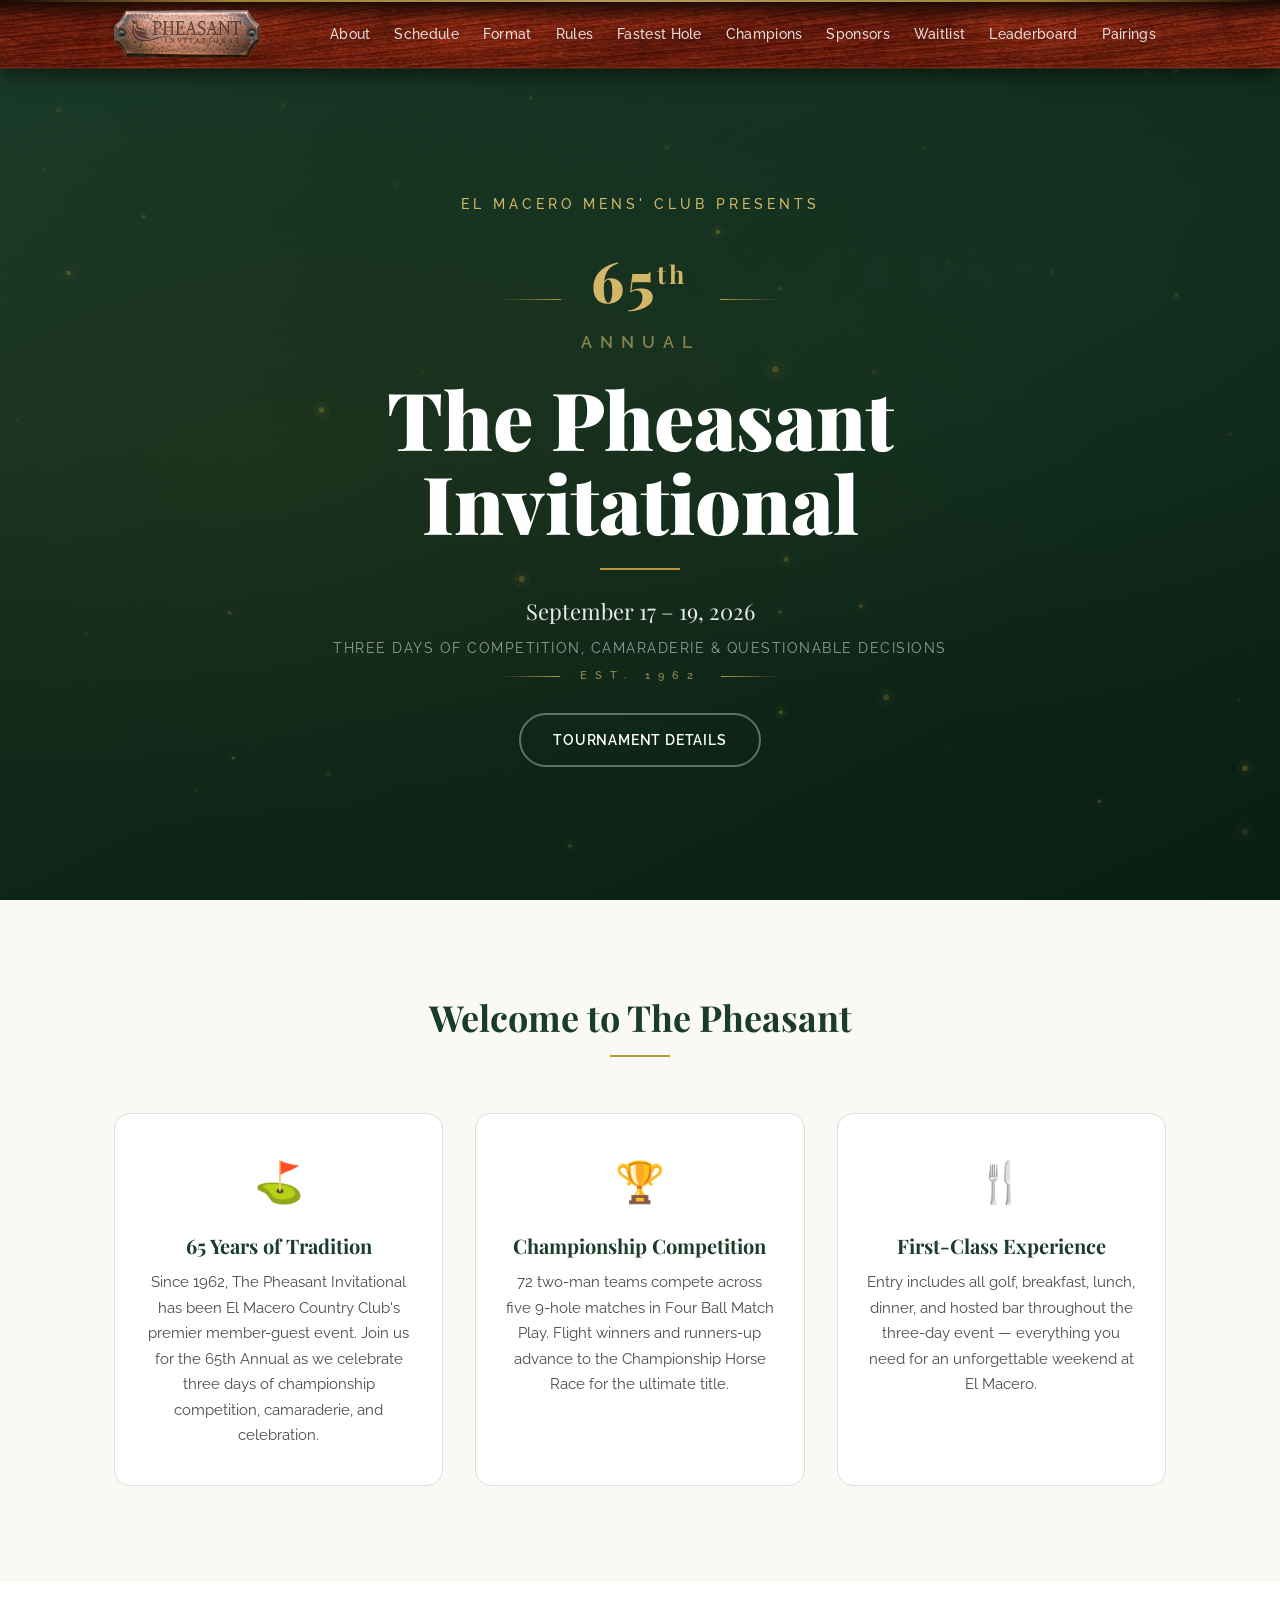
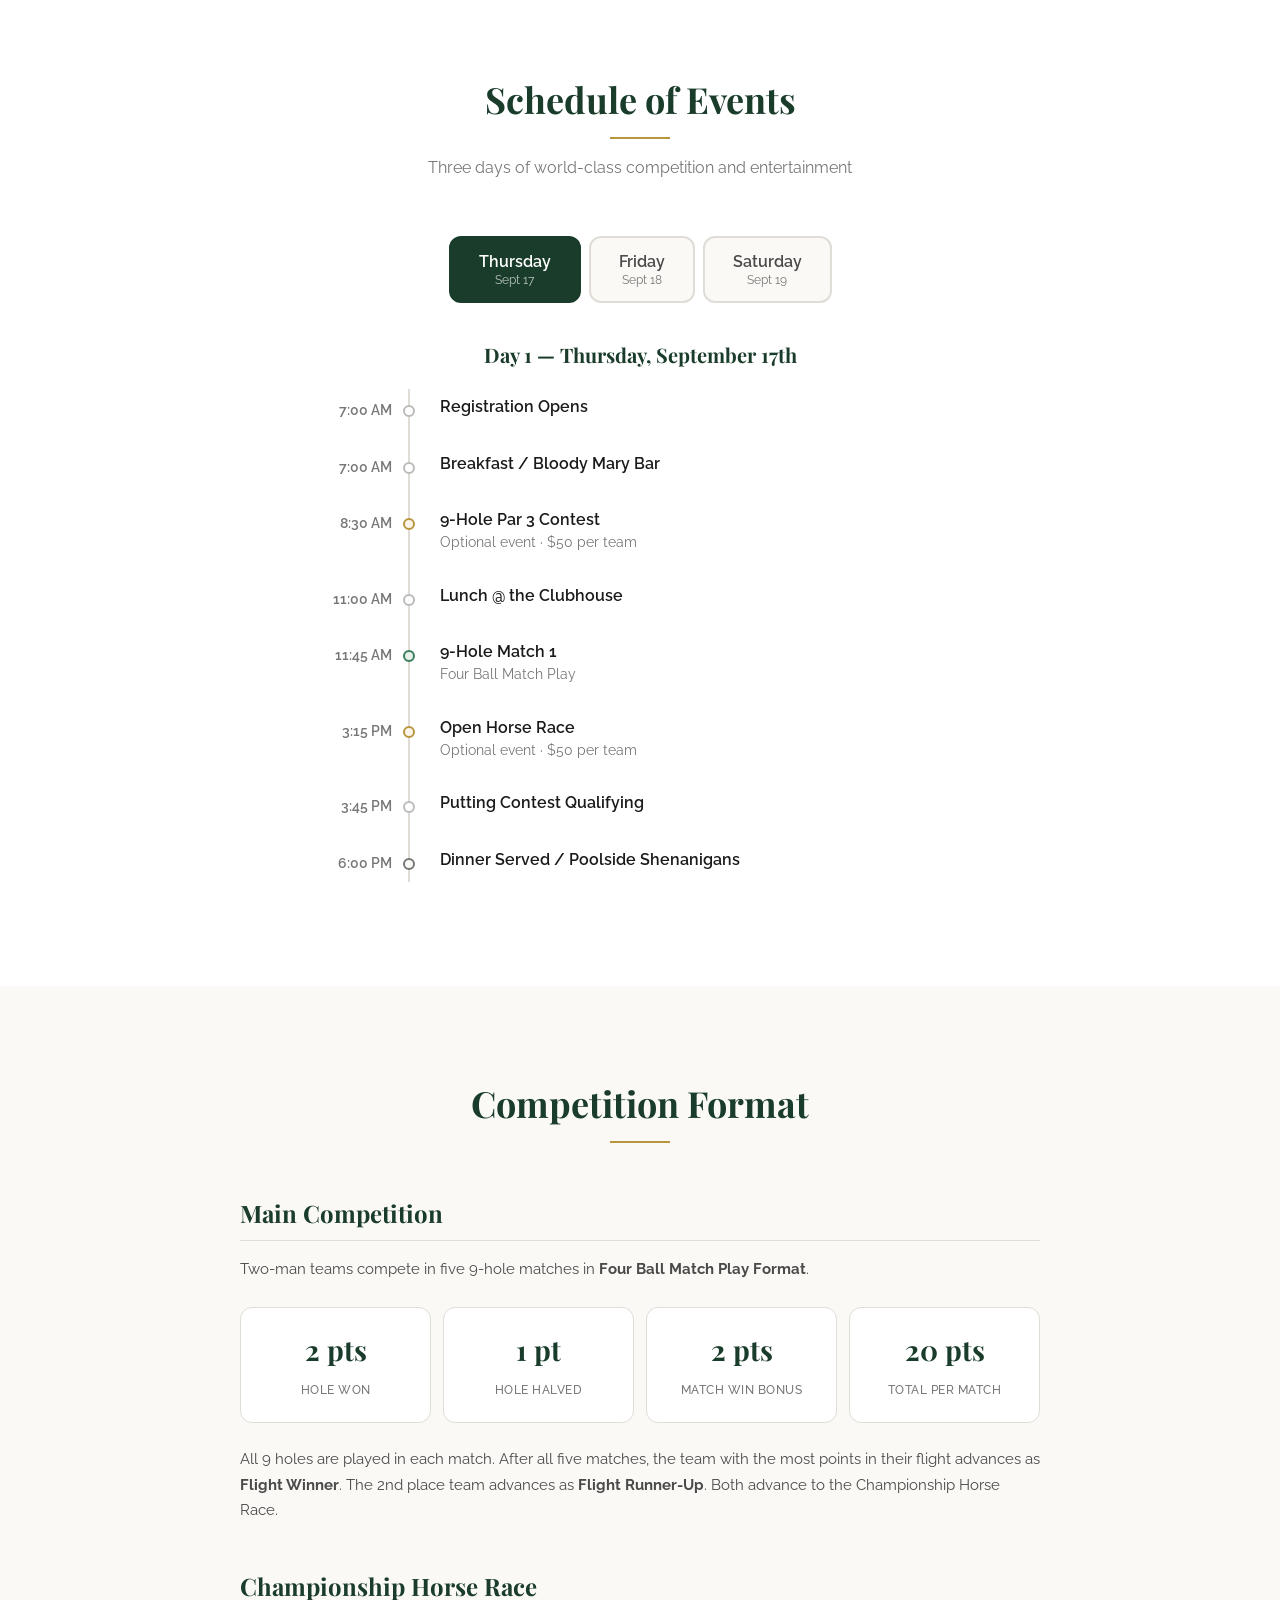
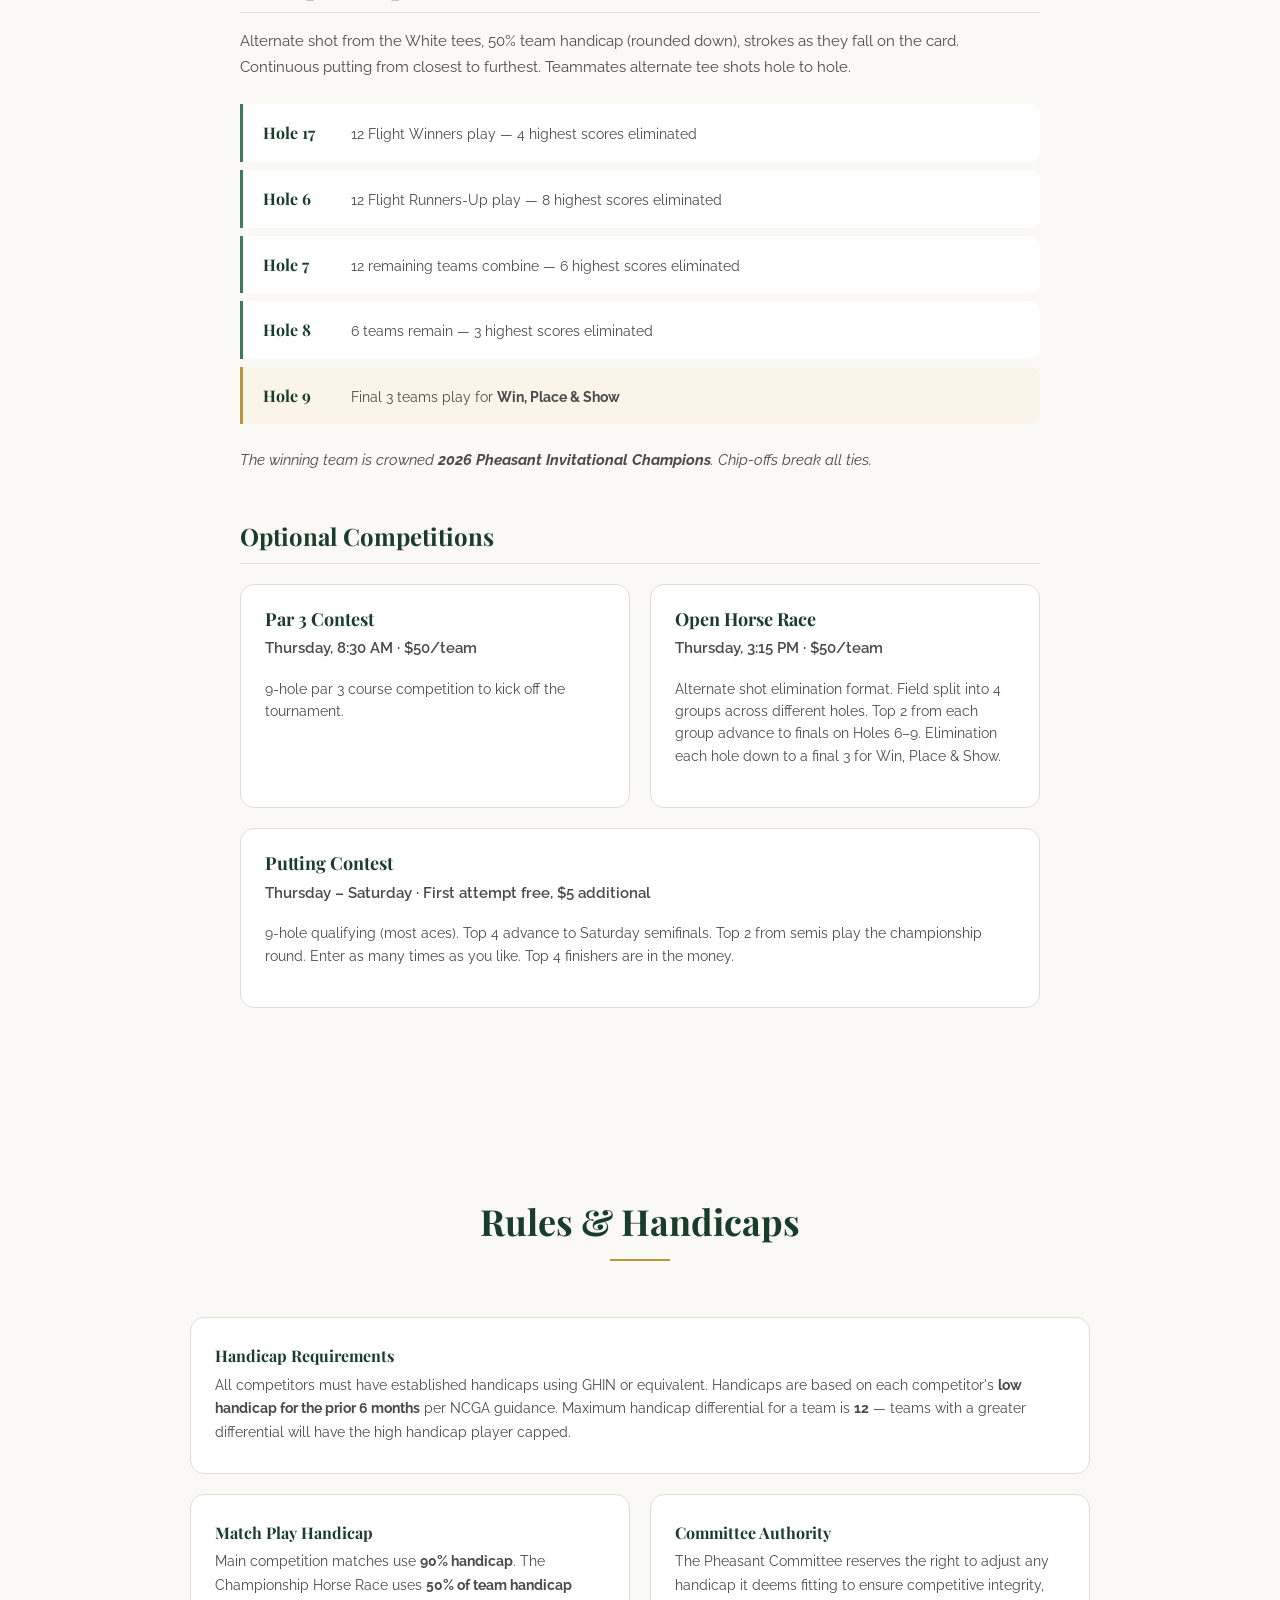
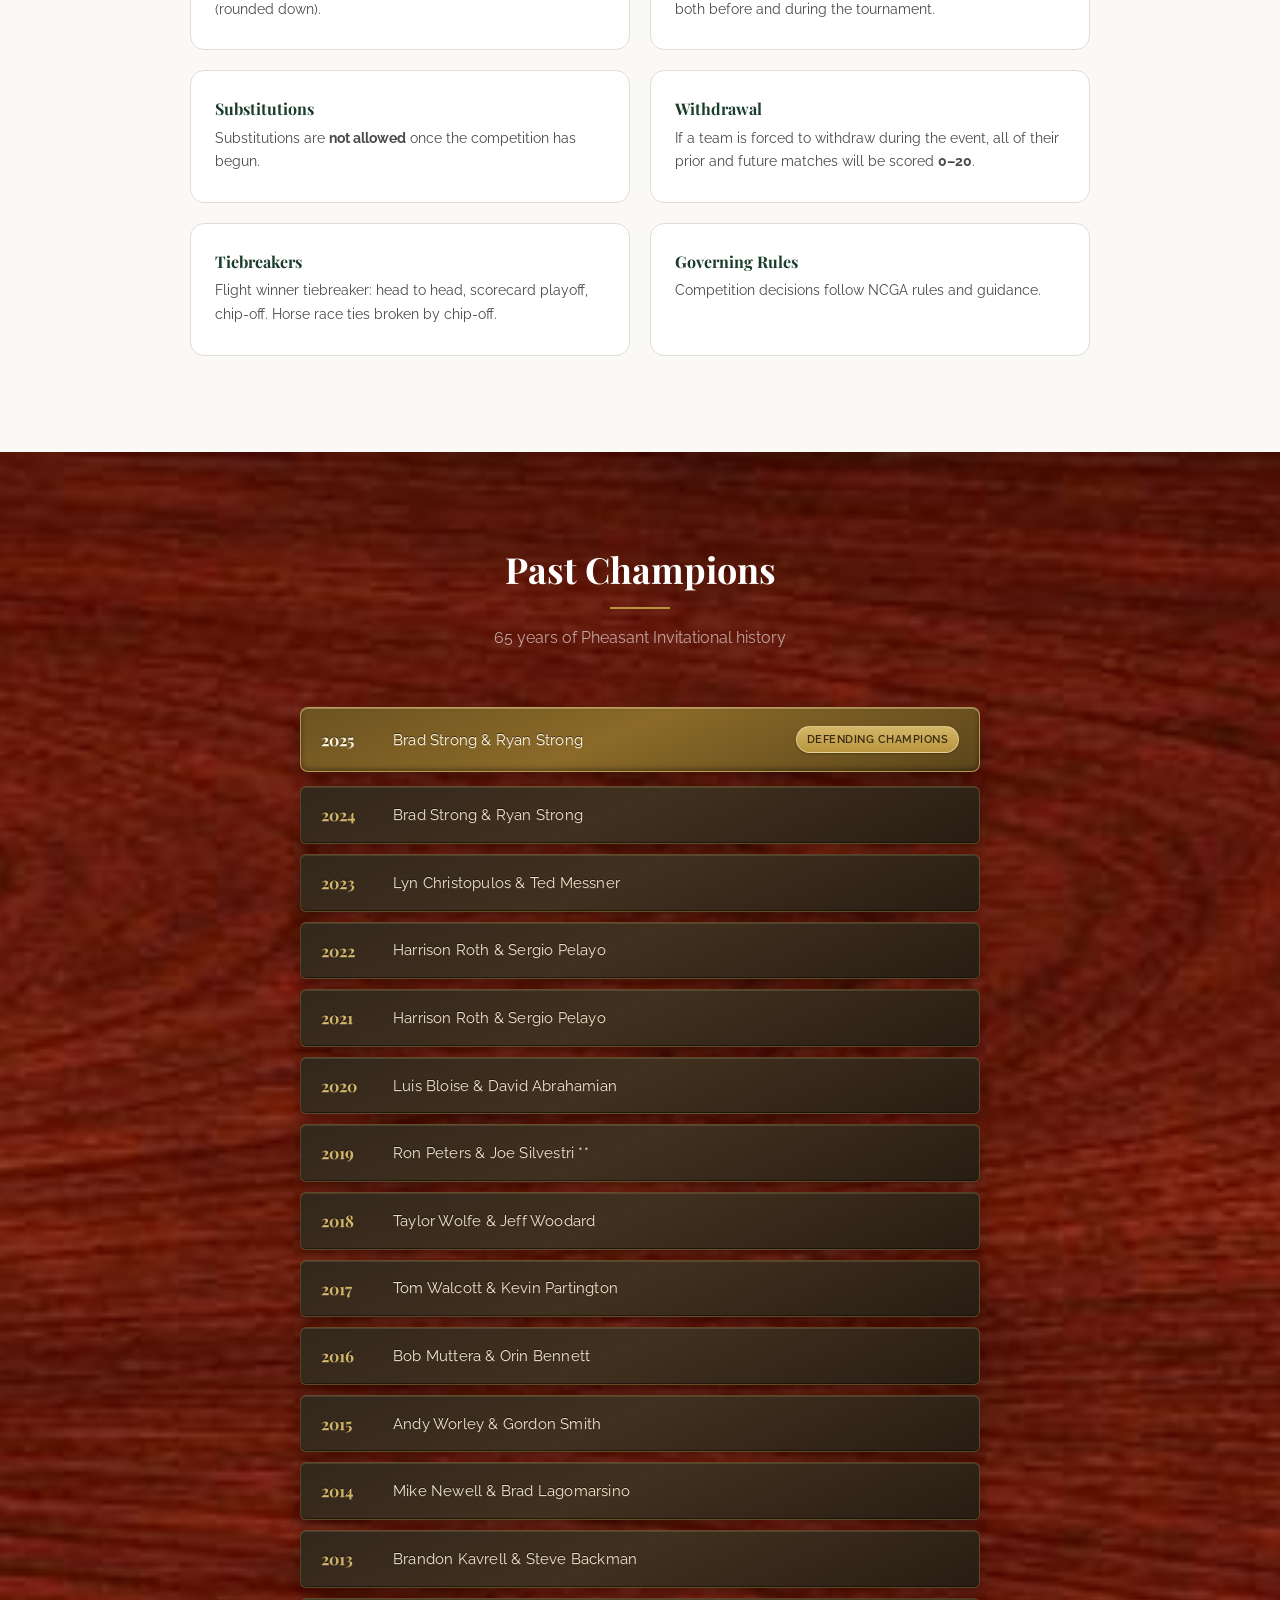
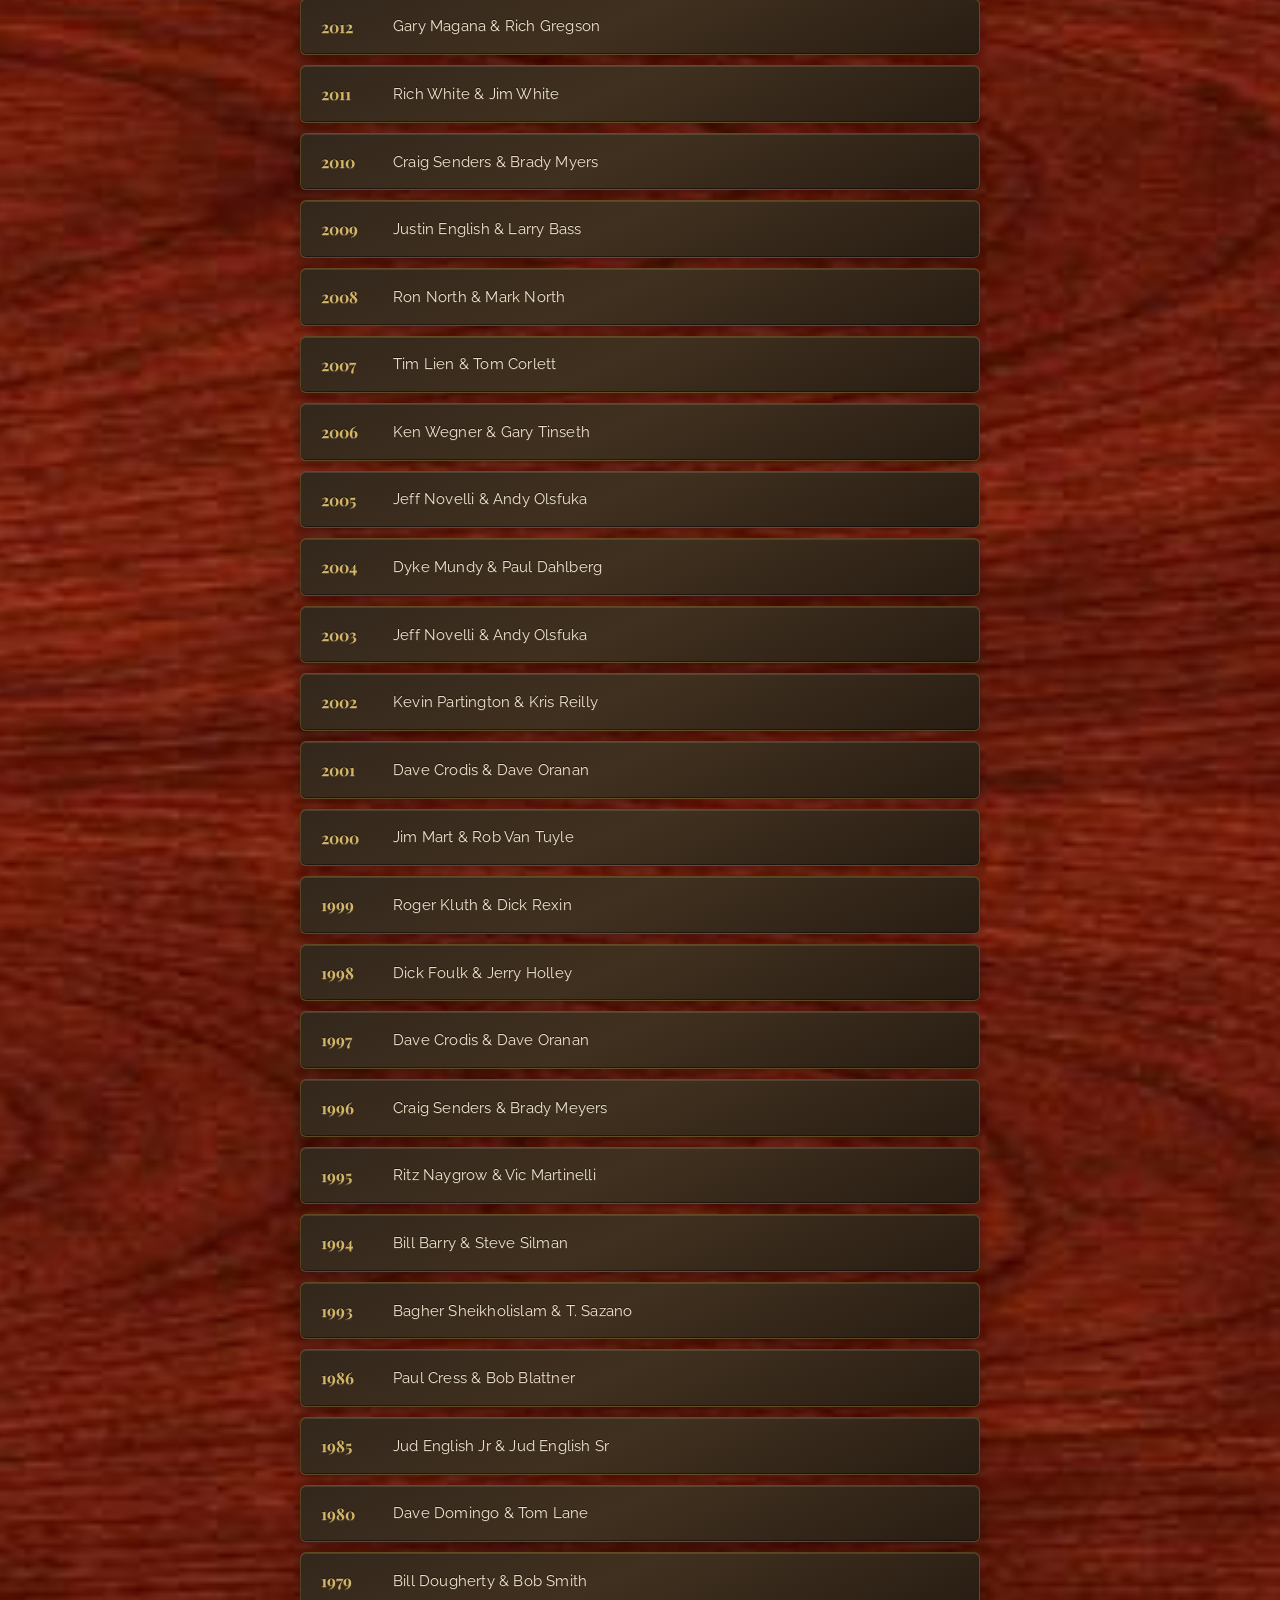
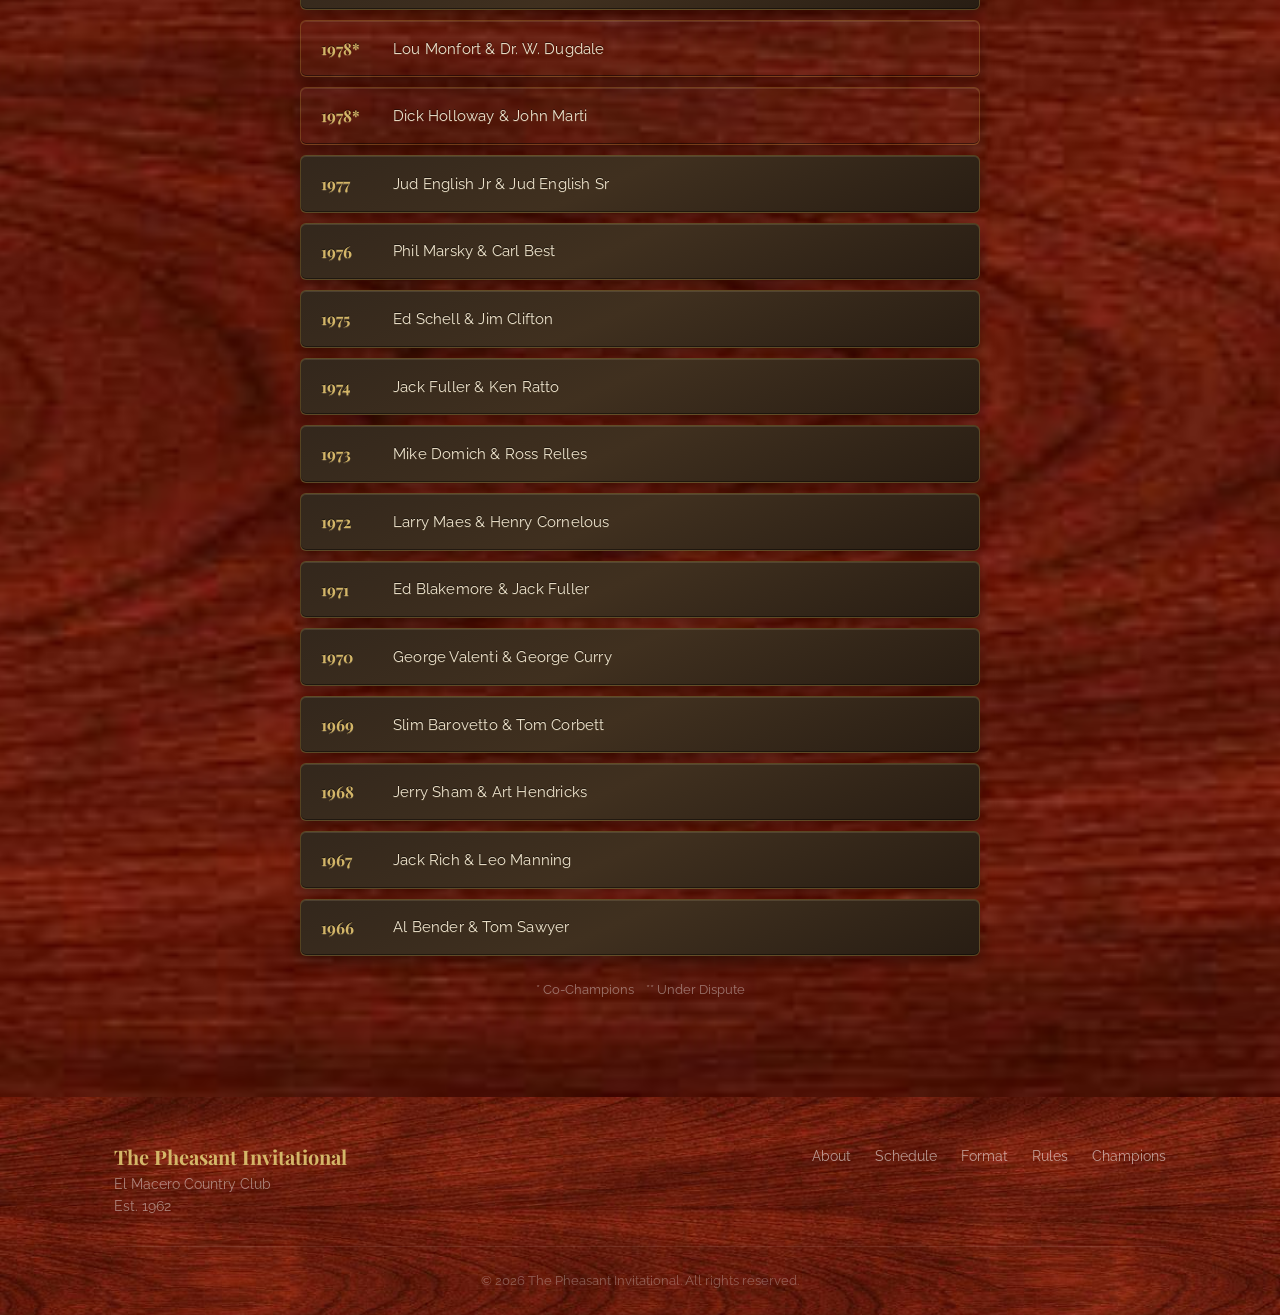
==== commit a5b92e49: "Declutter: hide registration now that it's closed Registration is over (event is 9/17). Remove the "" ====
--- a/index.html
+++ b/index.html
@@ -34,7 +34,6 @@
             </button>
             <ul class="nav-menu" id="navMenu">
                 <li><a href="#about" class="nav-link">About</a></li>
-                <li><a href="#registration" class="nav-link">Registration</a></li>
                 <li><a href="#schedule" class="nav-link">Schedule</a></li>
                 <li><a href="#format" class="nav-link">Format</a></li>
                 <li><a href="#rules" class="nav-link">Rules</a></li>
@@ -44,7 +43,6 @@
                 <li><a href="waitlist.html" class="nav-link">Waitlist</a></li>
                 <li class="tournament-nav-item"><a href="leaderboard.html" class="nav-link">Leaderboard</a></li>
                 <li class="tournament-nav-item"><a href="pairings.html" class="nav-link">Pairings</a></li>
-                <li><a href="register.html" class="nav-link nav-cta">Register</a></li>
             </ul>
         </div>
     </nav>
@@ -66,7 +64,7 @@
                 <p class="hero-est">Est. 1962</p>
             </div>
             <div class="hero-actions">
-                <div class="hero-reg-btns">
+                <div class="hero-reg-btns" style="display:none">
                     <a href="register.html" class="btn btn-reg-sponsor" id="heroSponsorBtn">Hole Sponsor Registration</a>
                     <a href="register.html" class="btn btn-reg-open" id="heroOpenBtn">Open Registration</a>
                 </div>
@@ -103,7 +101,7 @@
     </section>
 
     <!-- Registration Section -->
-    <section id="registration" class="section registration">
+    <section id="registration" class="section registration" style="display:none">
         <div class="container">
             <div class="section-header">
                 <h2>Registration</h2>
@@ -889,7 +887,6 @@
                 </div>
                 <div class="footer-links">
                     <a href="#about">About</a>
-                    <a href="#registration">Registration</a>
                     <a href="#schedule">Schedule</a>
                     <a href="#format">Format</a>
                     <a href="#rules">Rules</a>
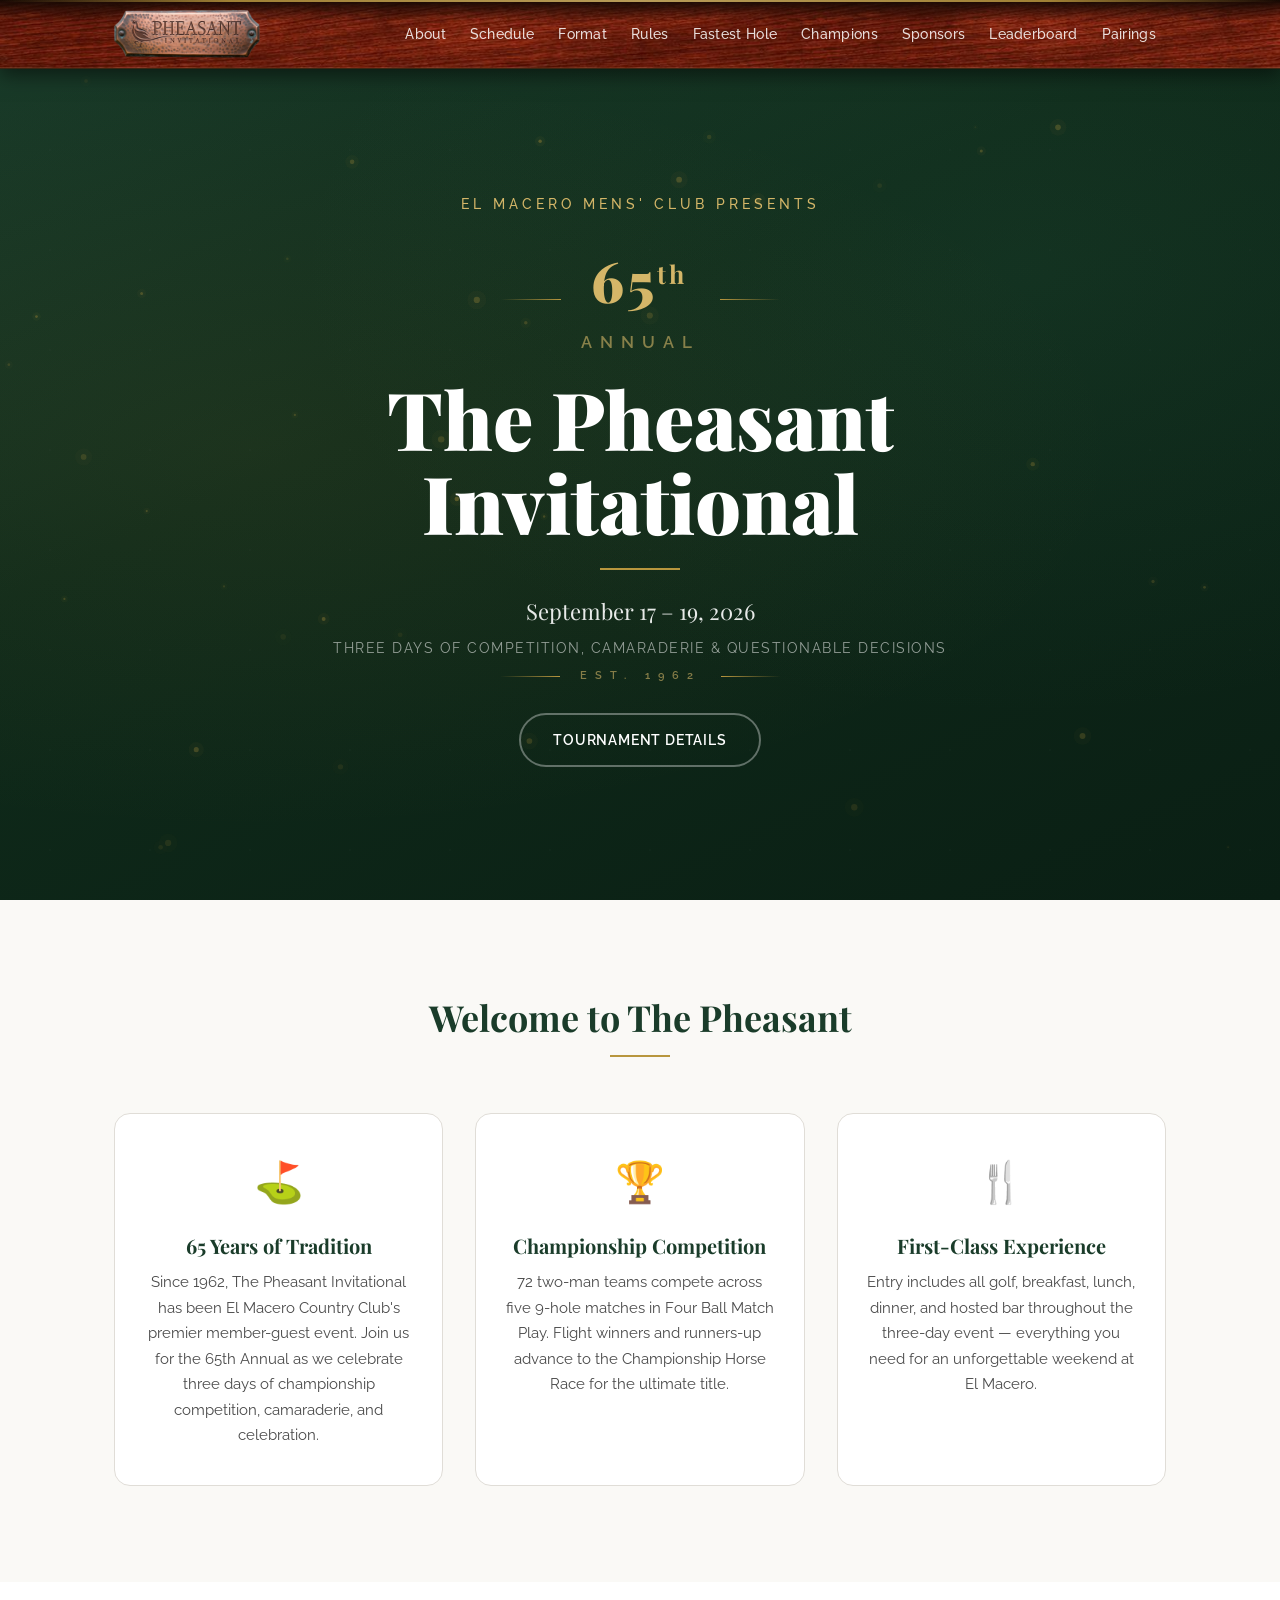
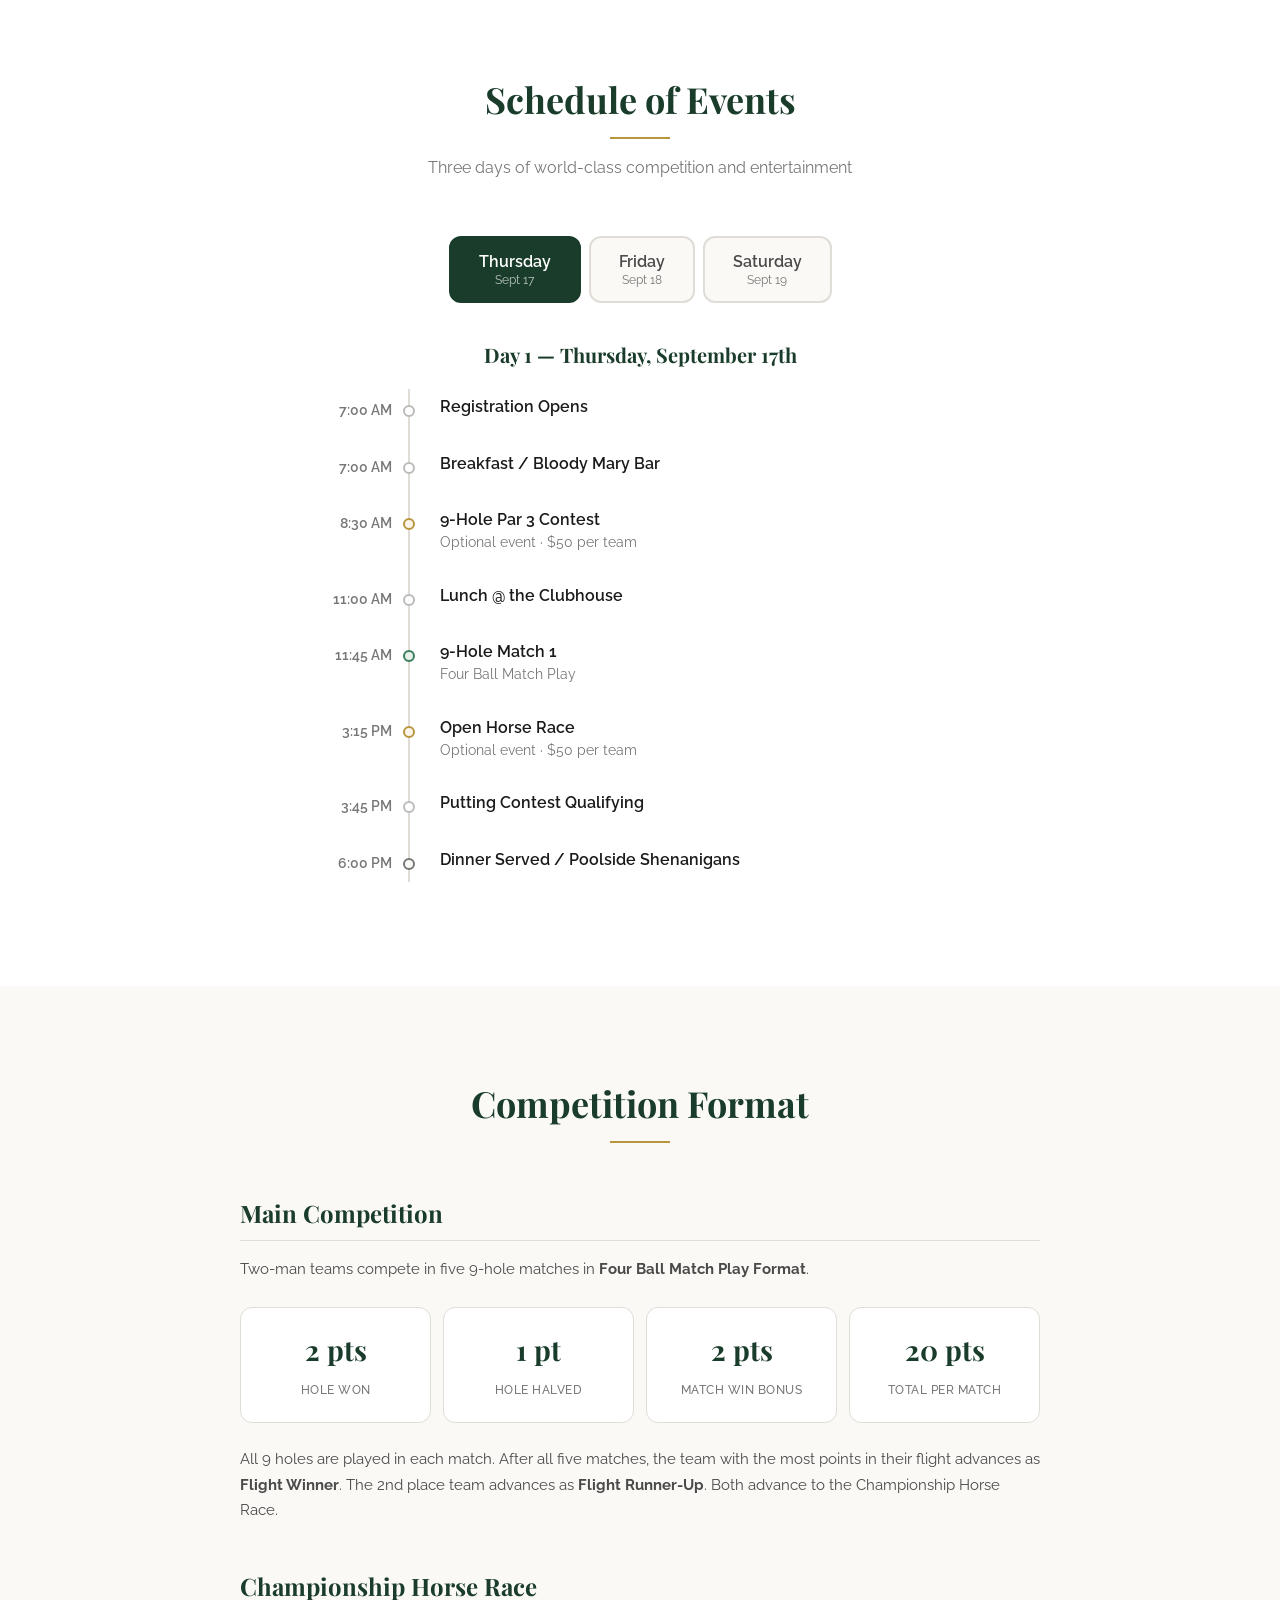
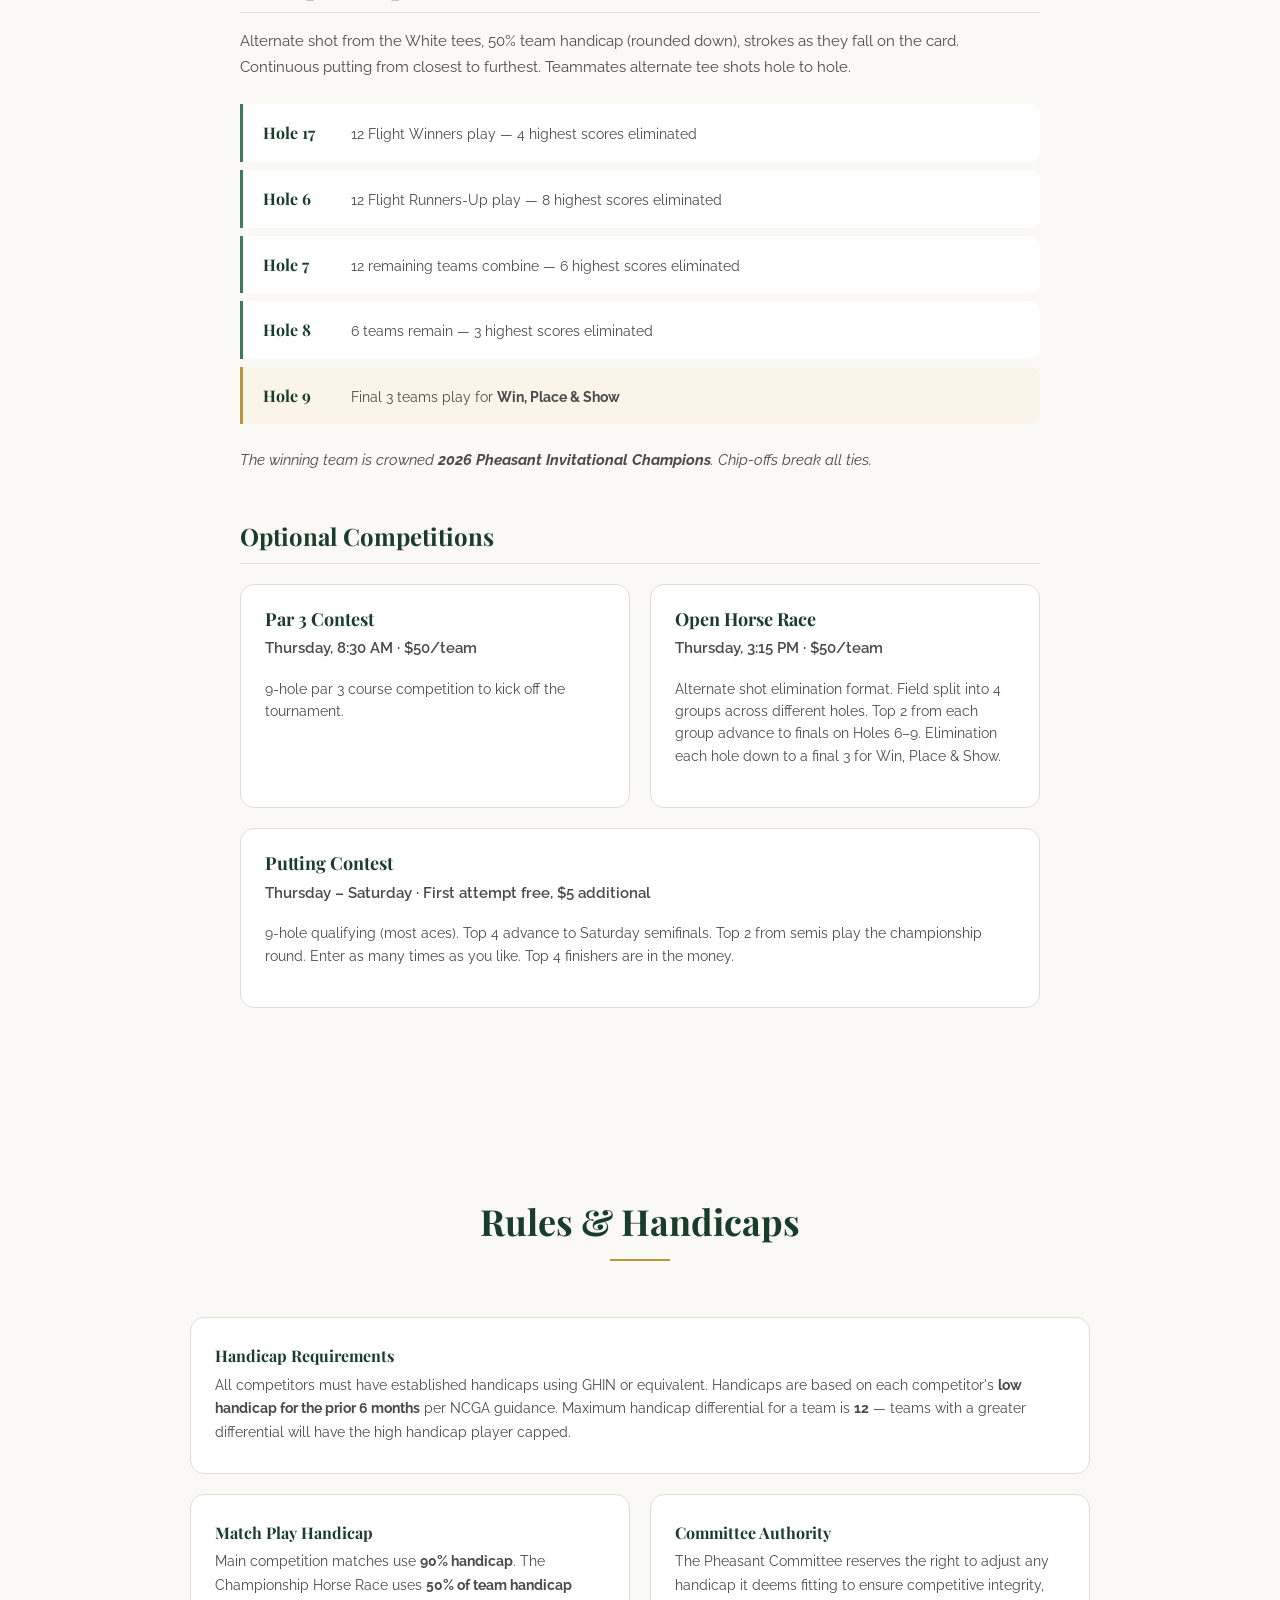
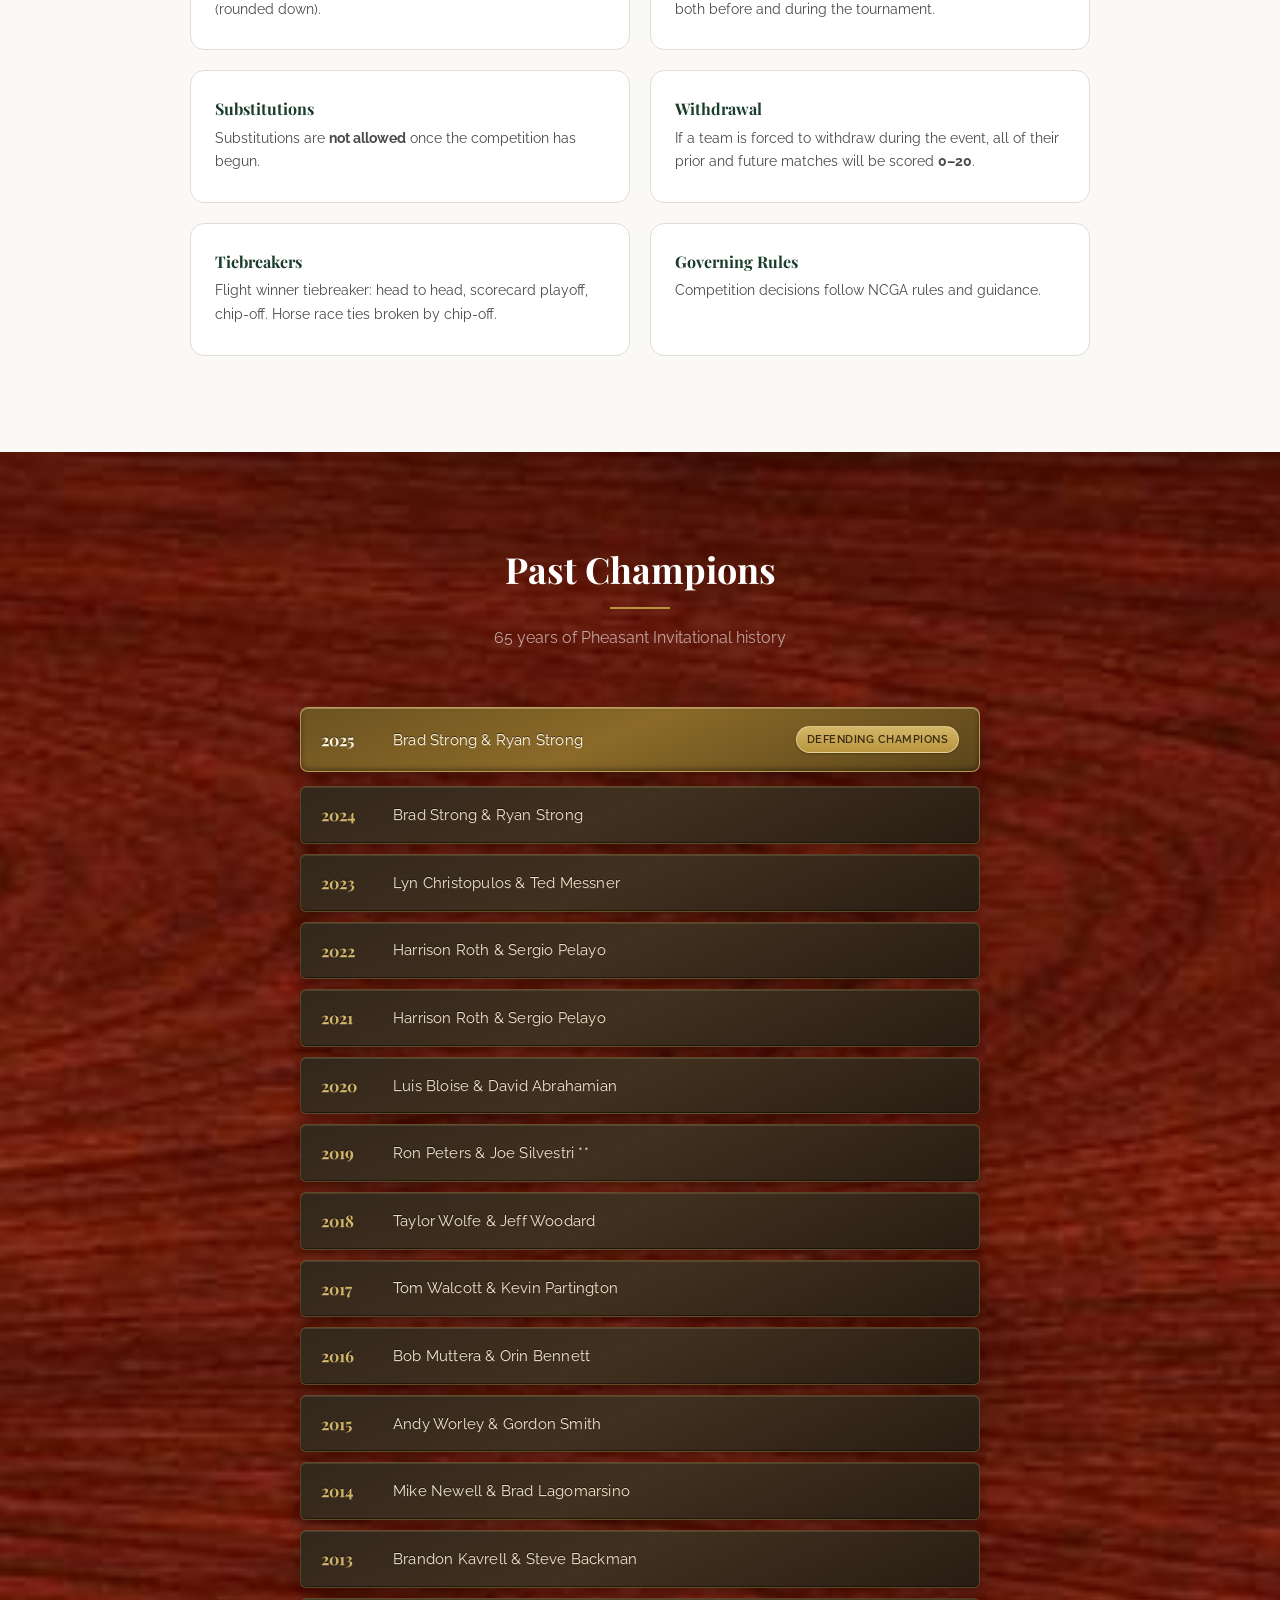
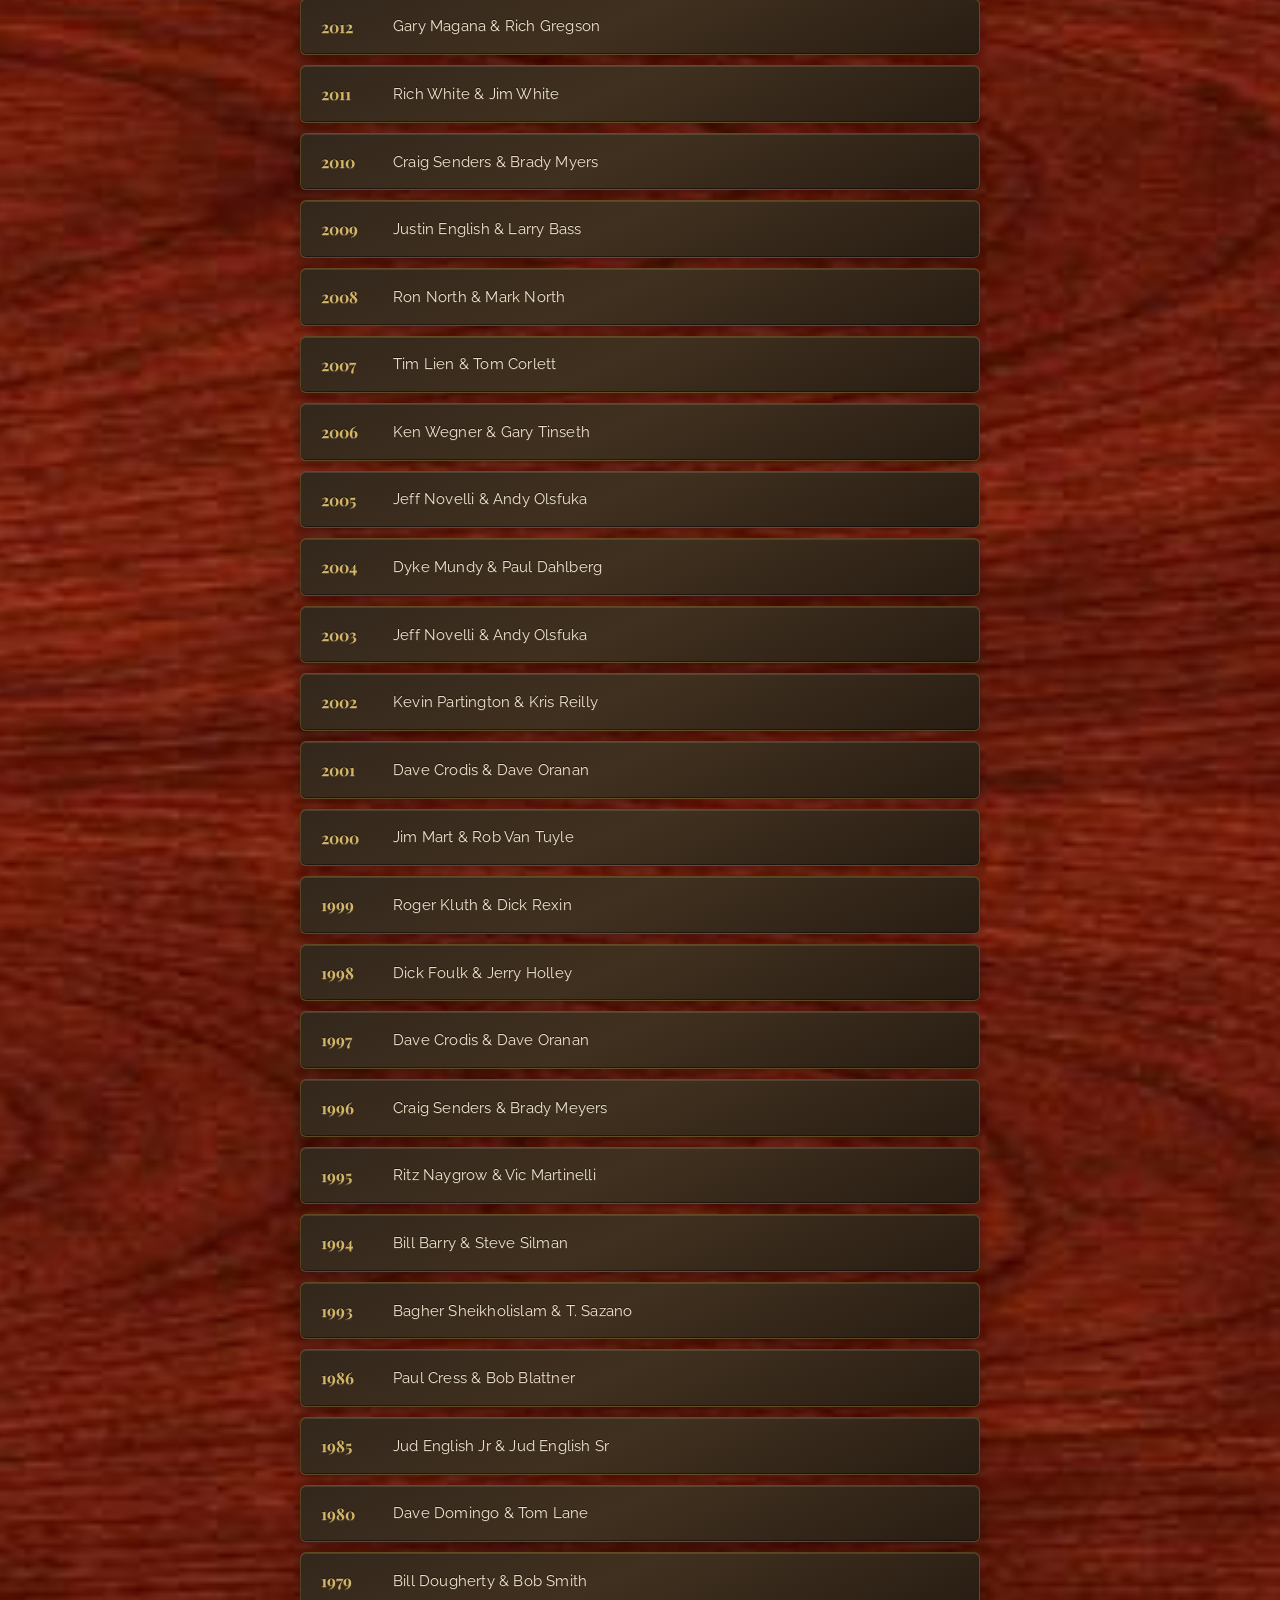
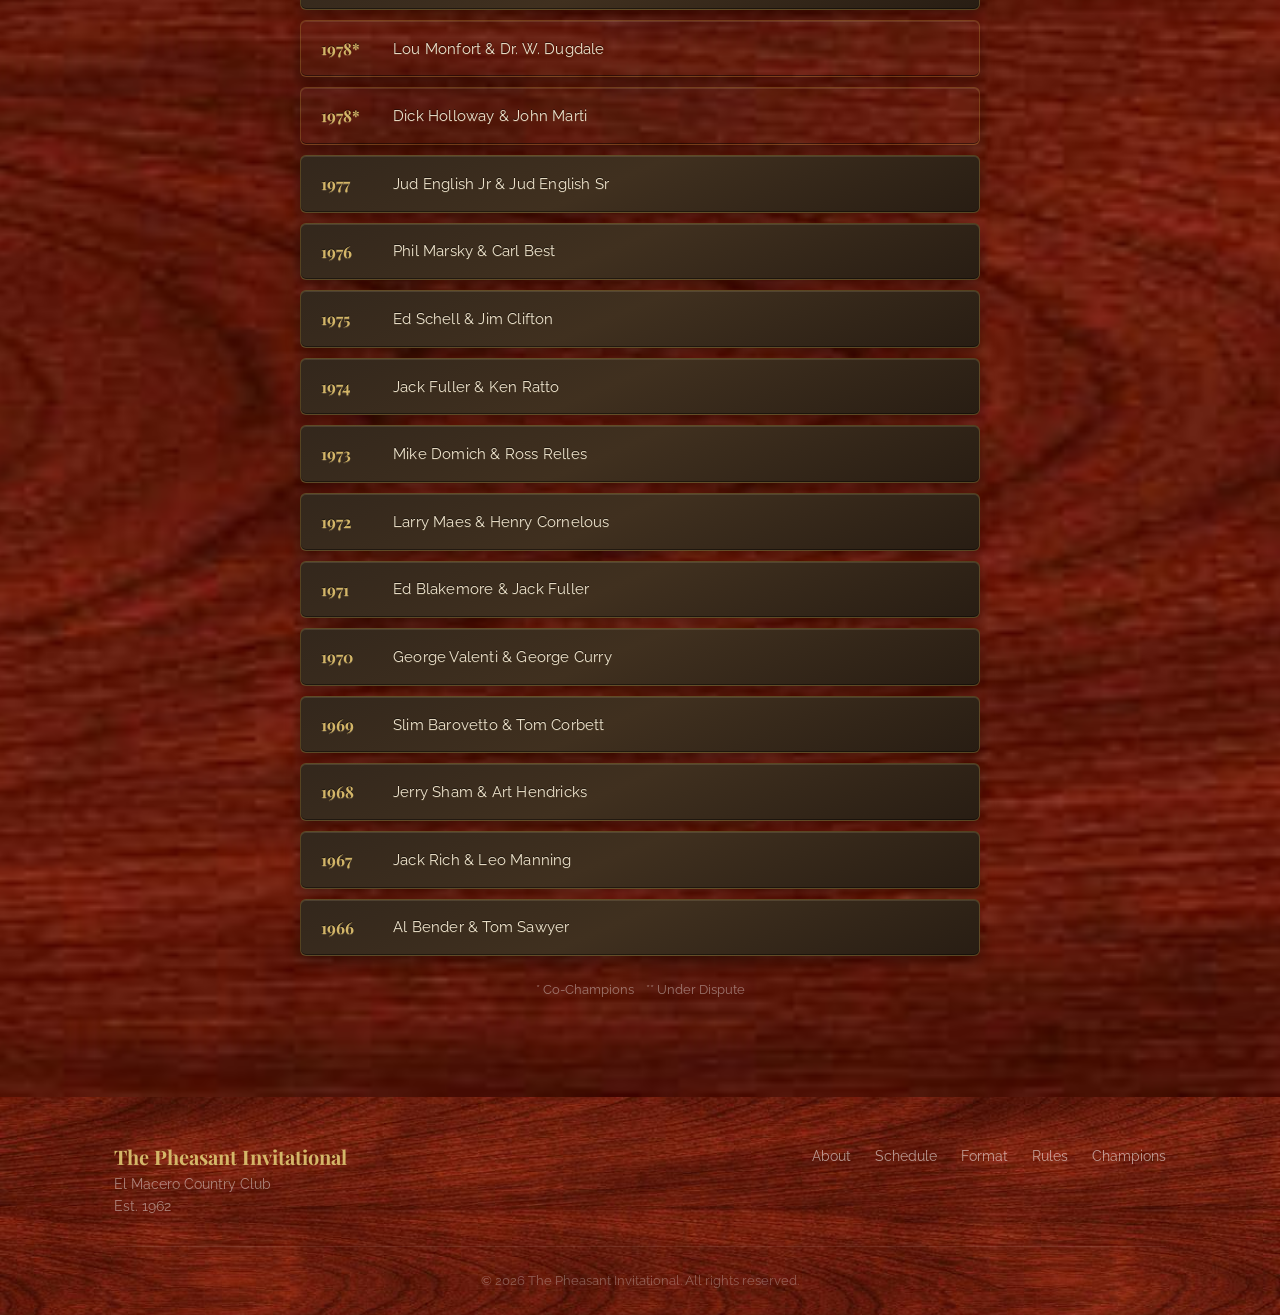
==== commit 44777ce4: "Nav: hide the Waitlist tab on every page Co-Authored-By: Claude Fable 5.1 <noreply@anthropic.com> Cl" ====
--- a/index.html
+++ b/index.html
@@ -40,7 +40,6 @@
                 <li><a href="fastest-hole.html" class="nav-link">Fastest Hole</a></li>
                 <li><a href="#champions" class="nav-link">Champions</a></li>
                 <li><a href="sponsors.html" class="nav-link">Sponsors</a></li>
-                <li><a href="waitlist.html" class="nav-link">Waitlist</a></li>
                 <li class="tournament-nav-item"><a href="leaderboard.html" class="nav-link">Leaderboard</a></li>
                 <li class="tournament-nav-item"><a href="pairings.html" class="nav-link">Pairings</a></li>
             </ul>
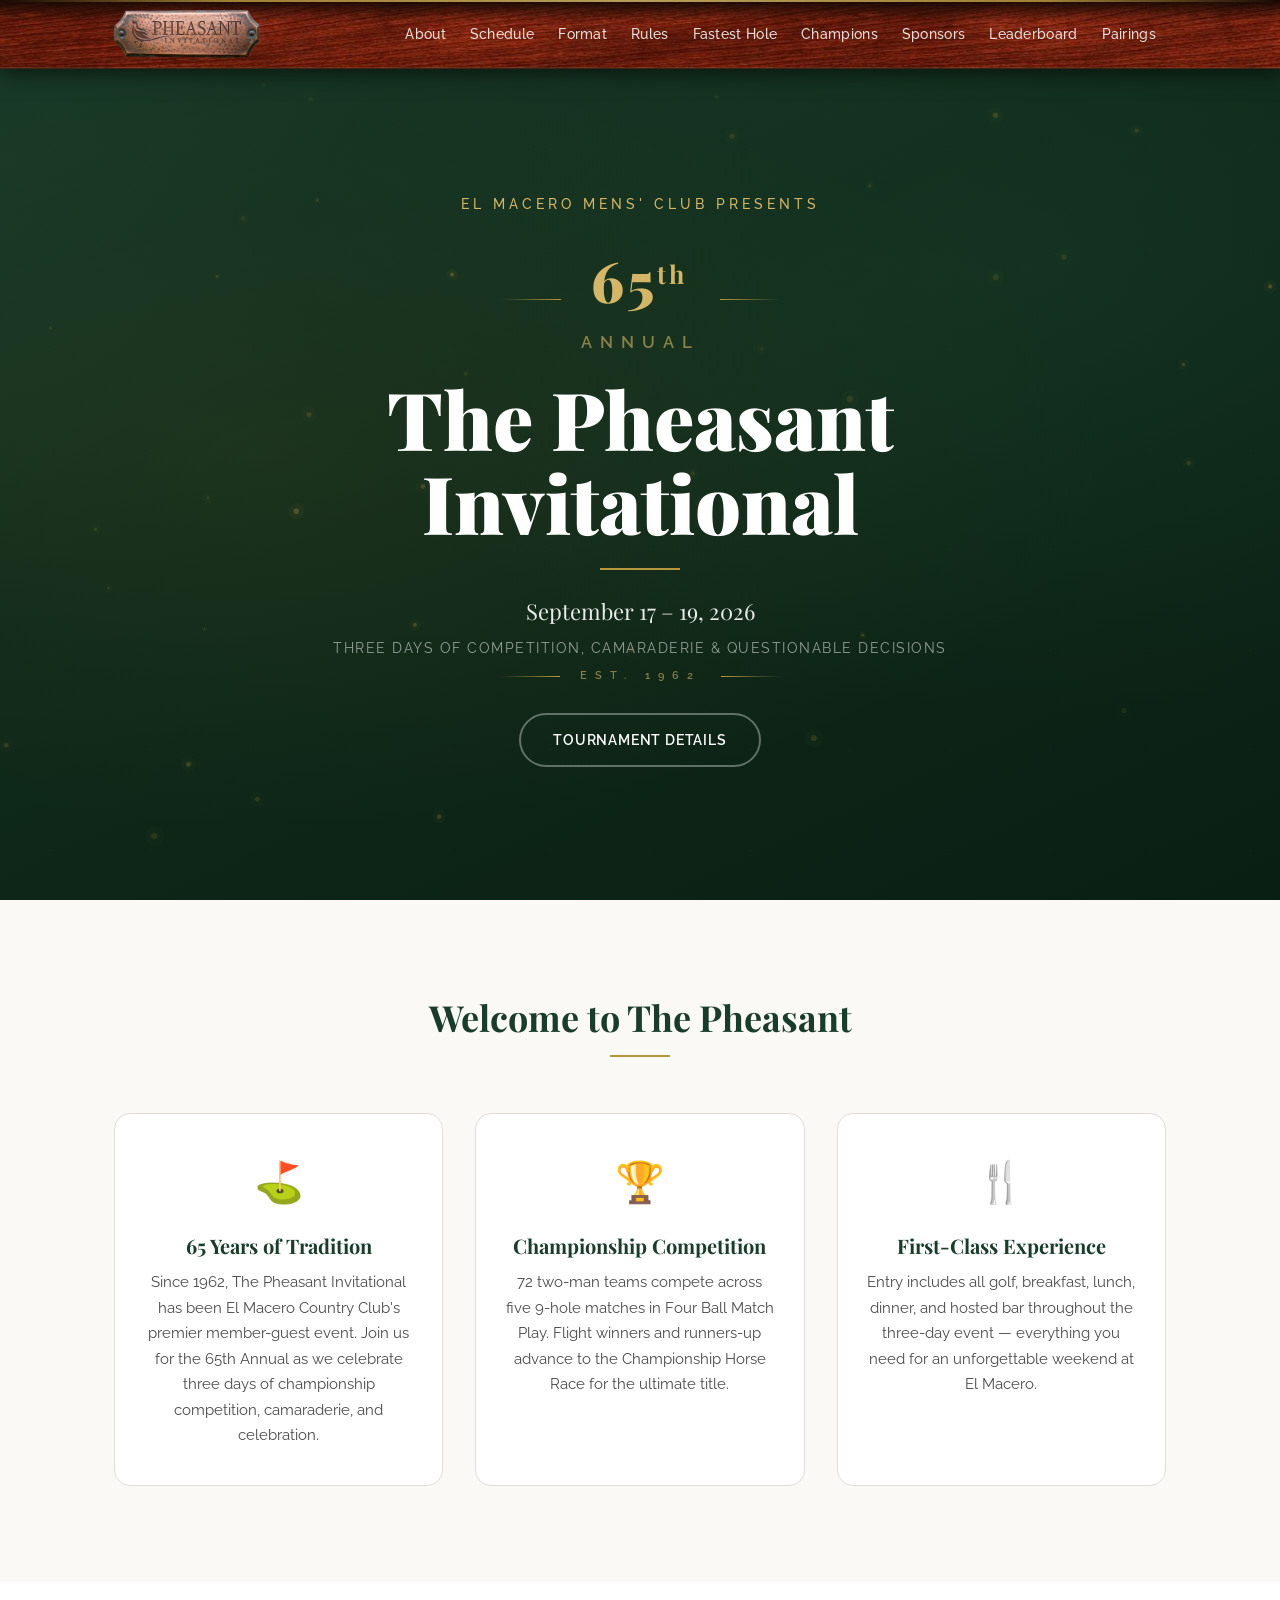
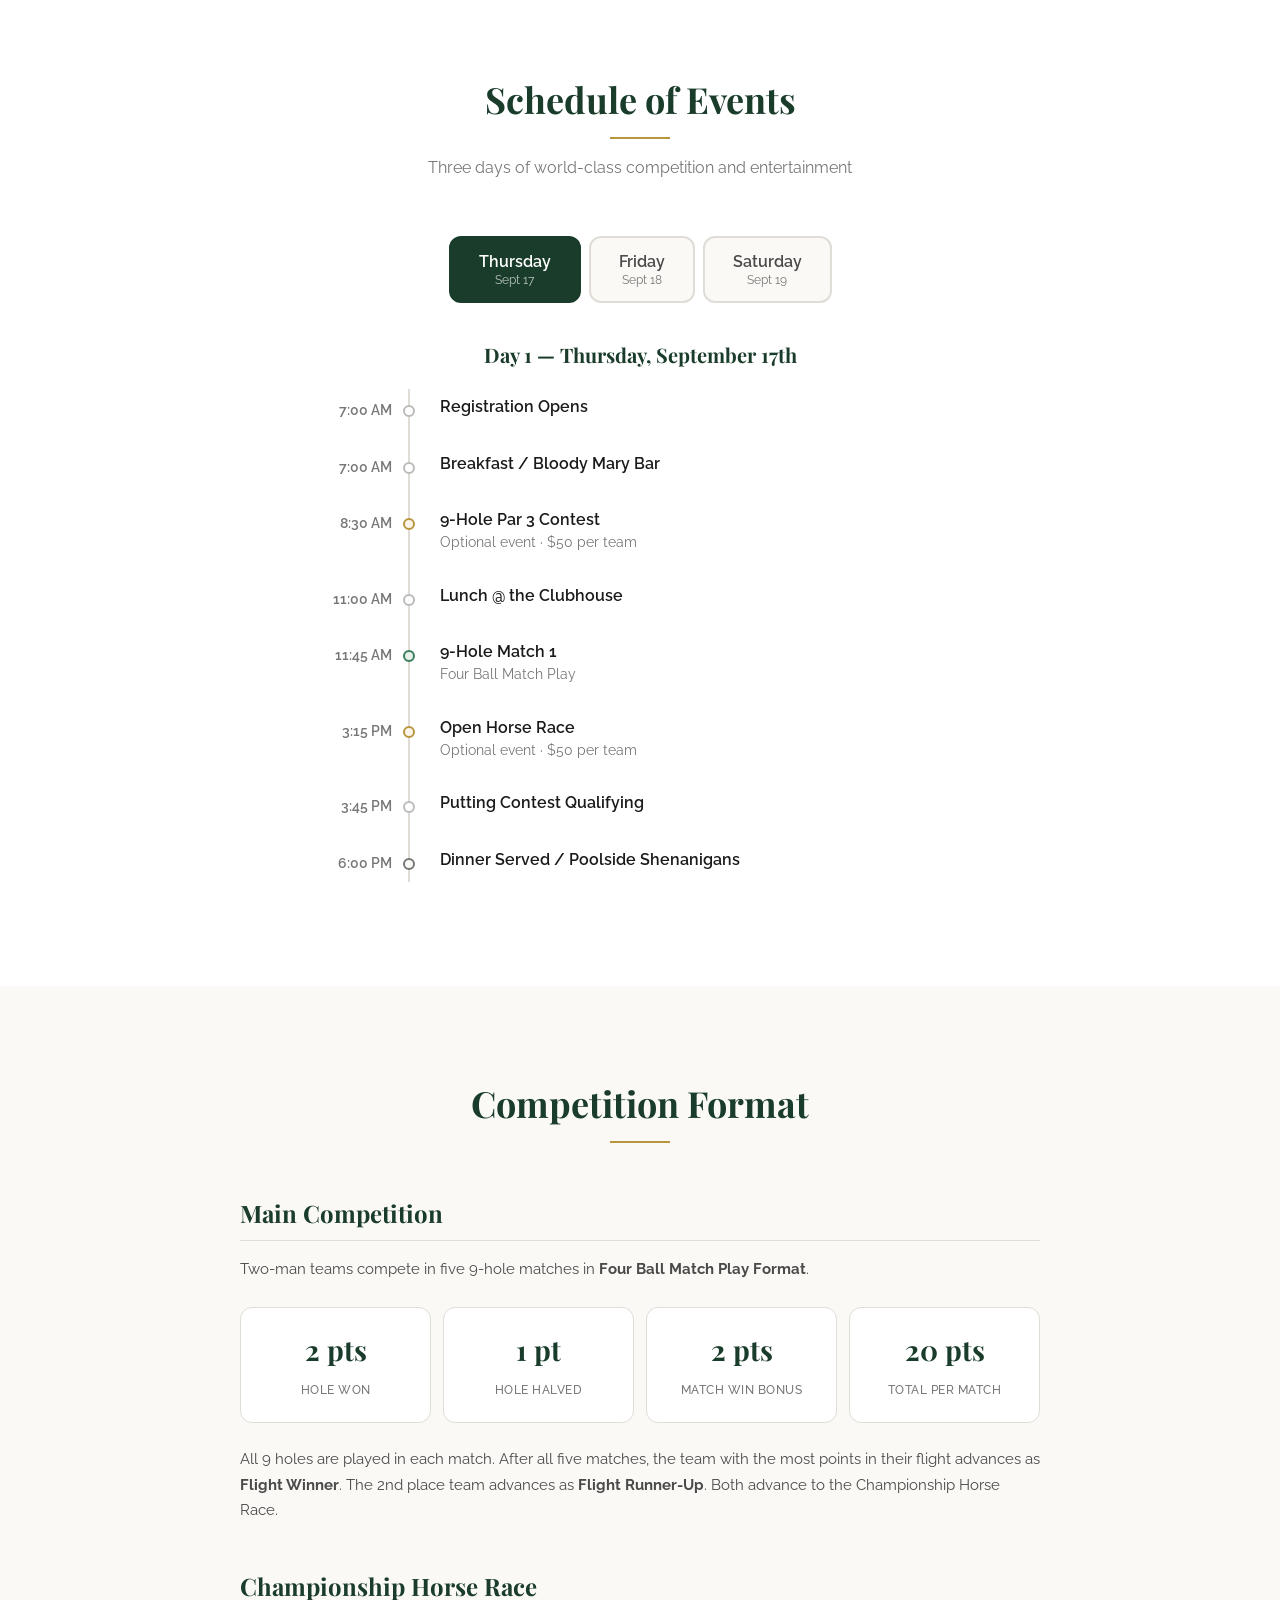
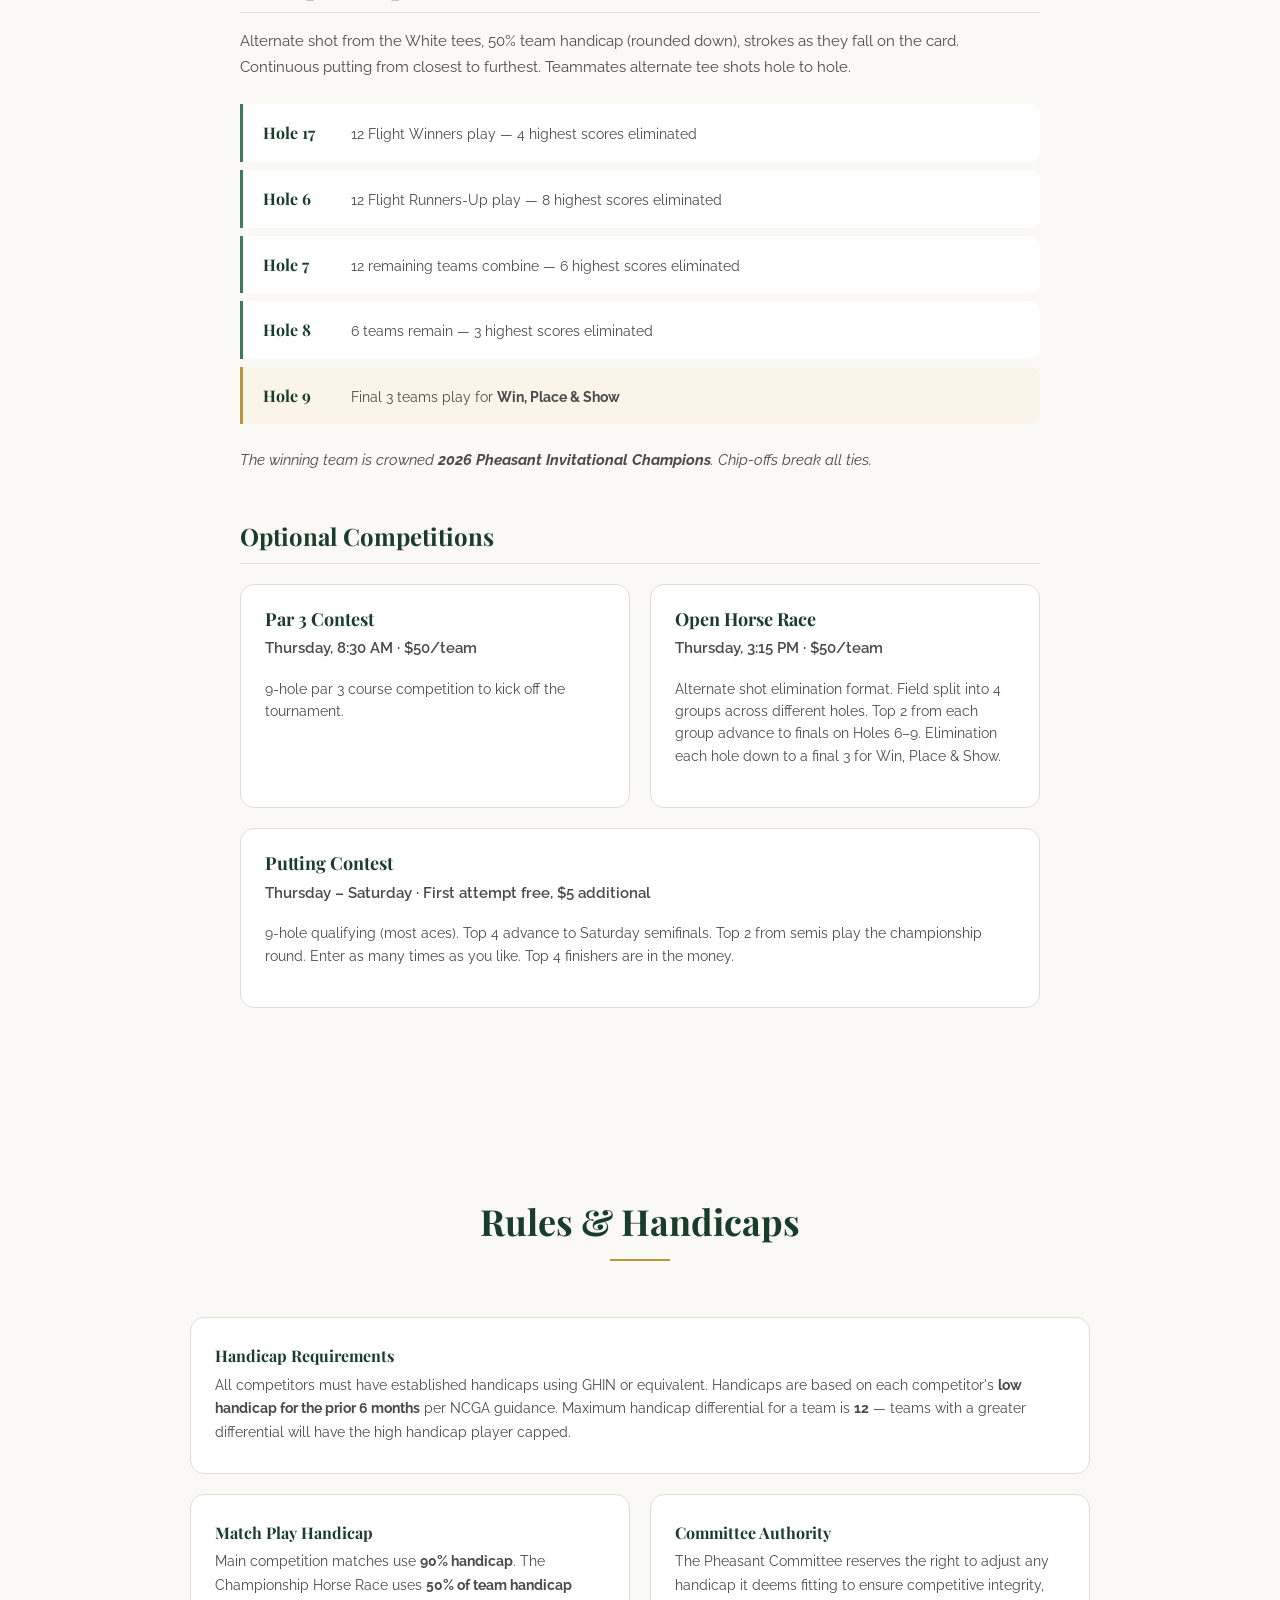
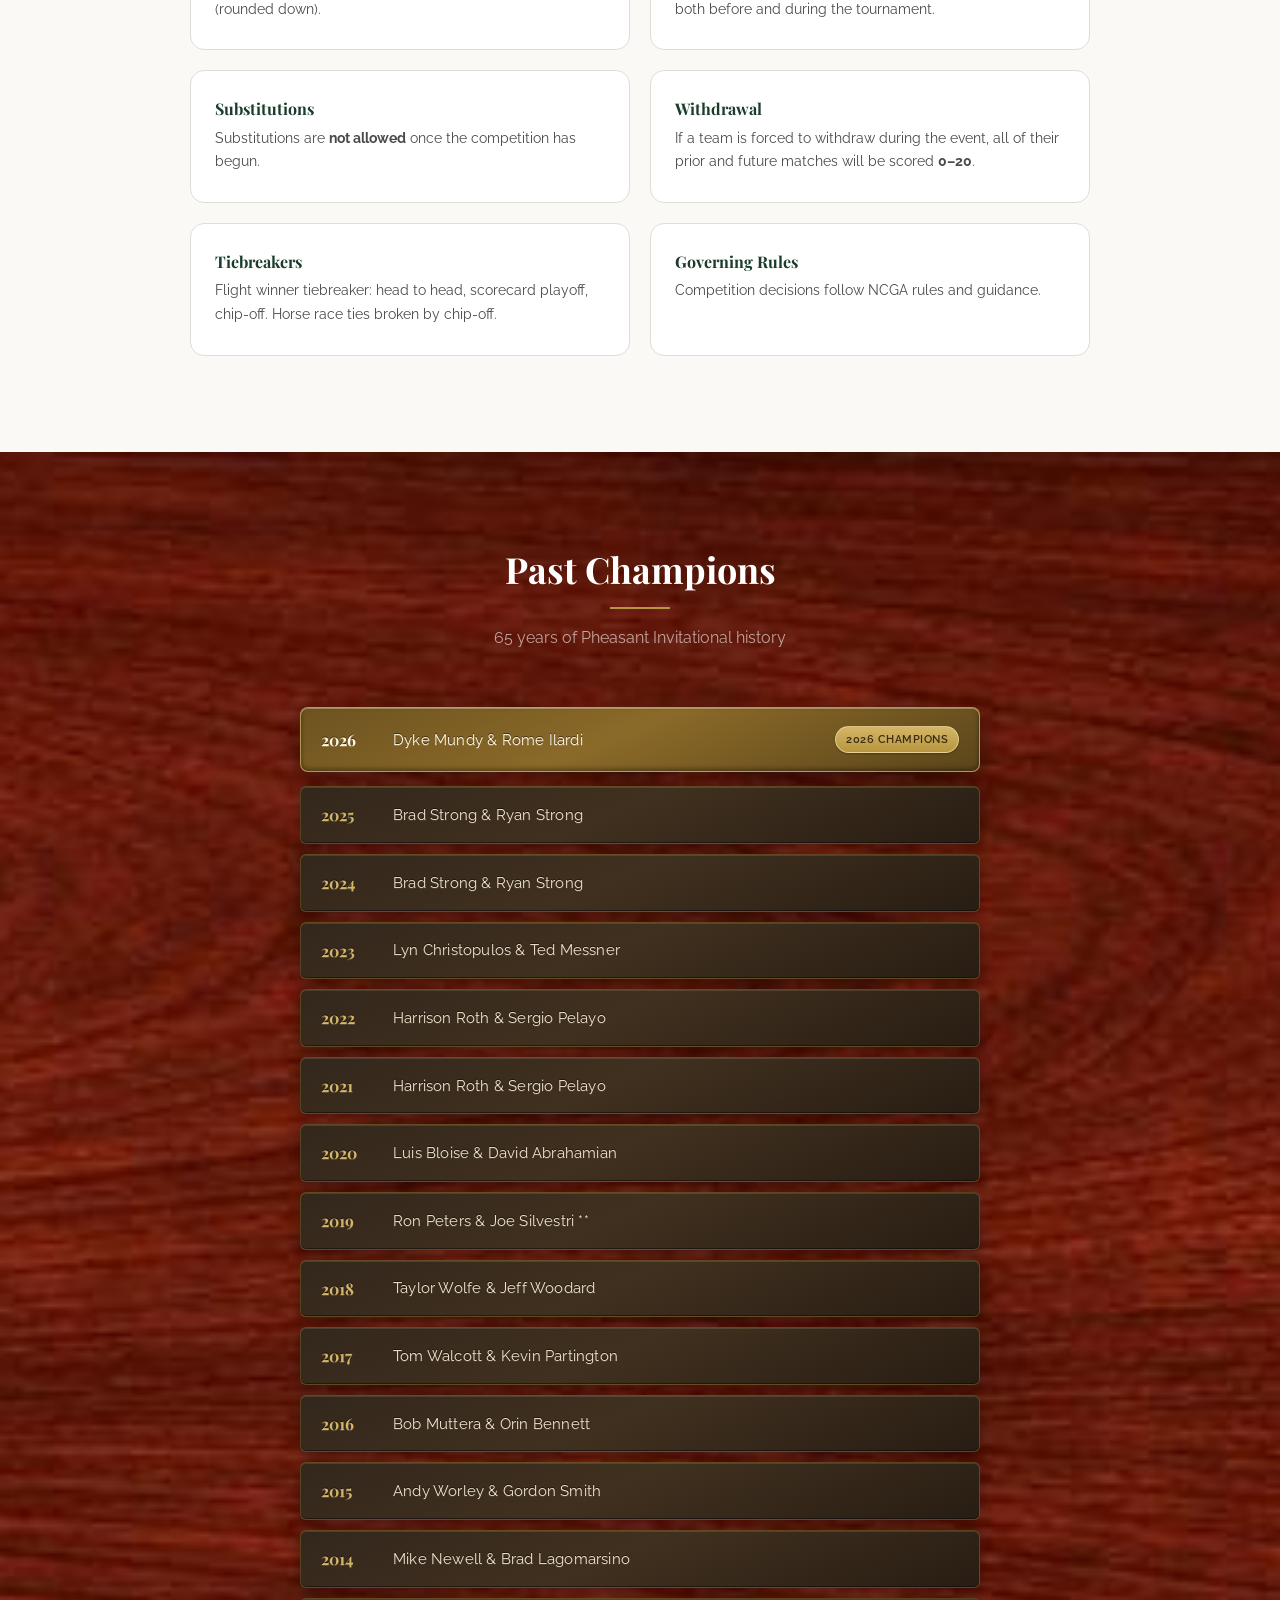
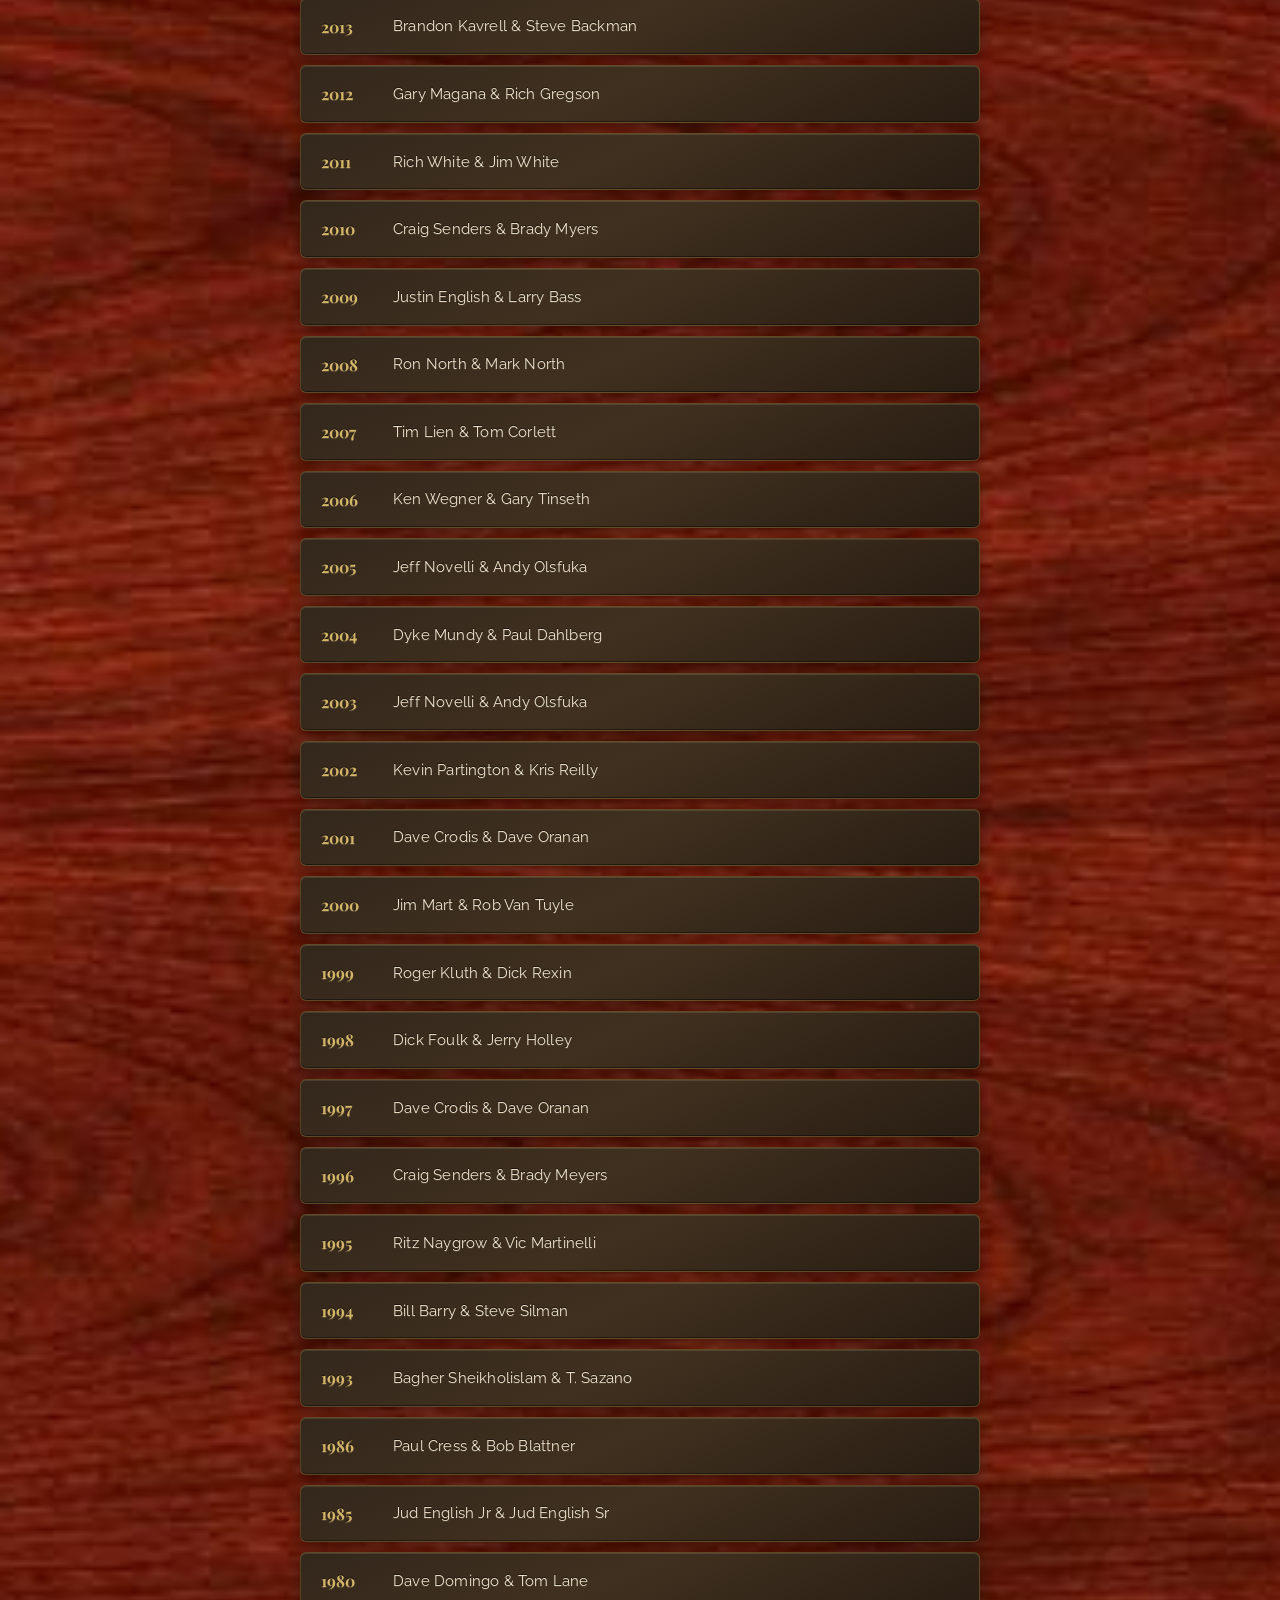
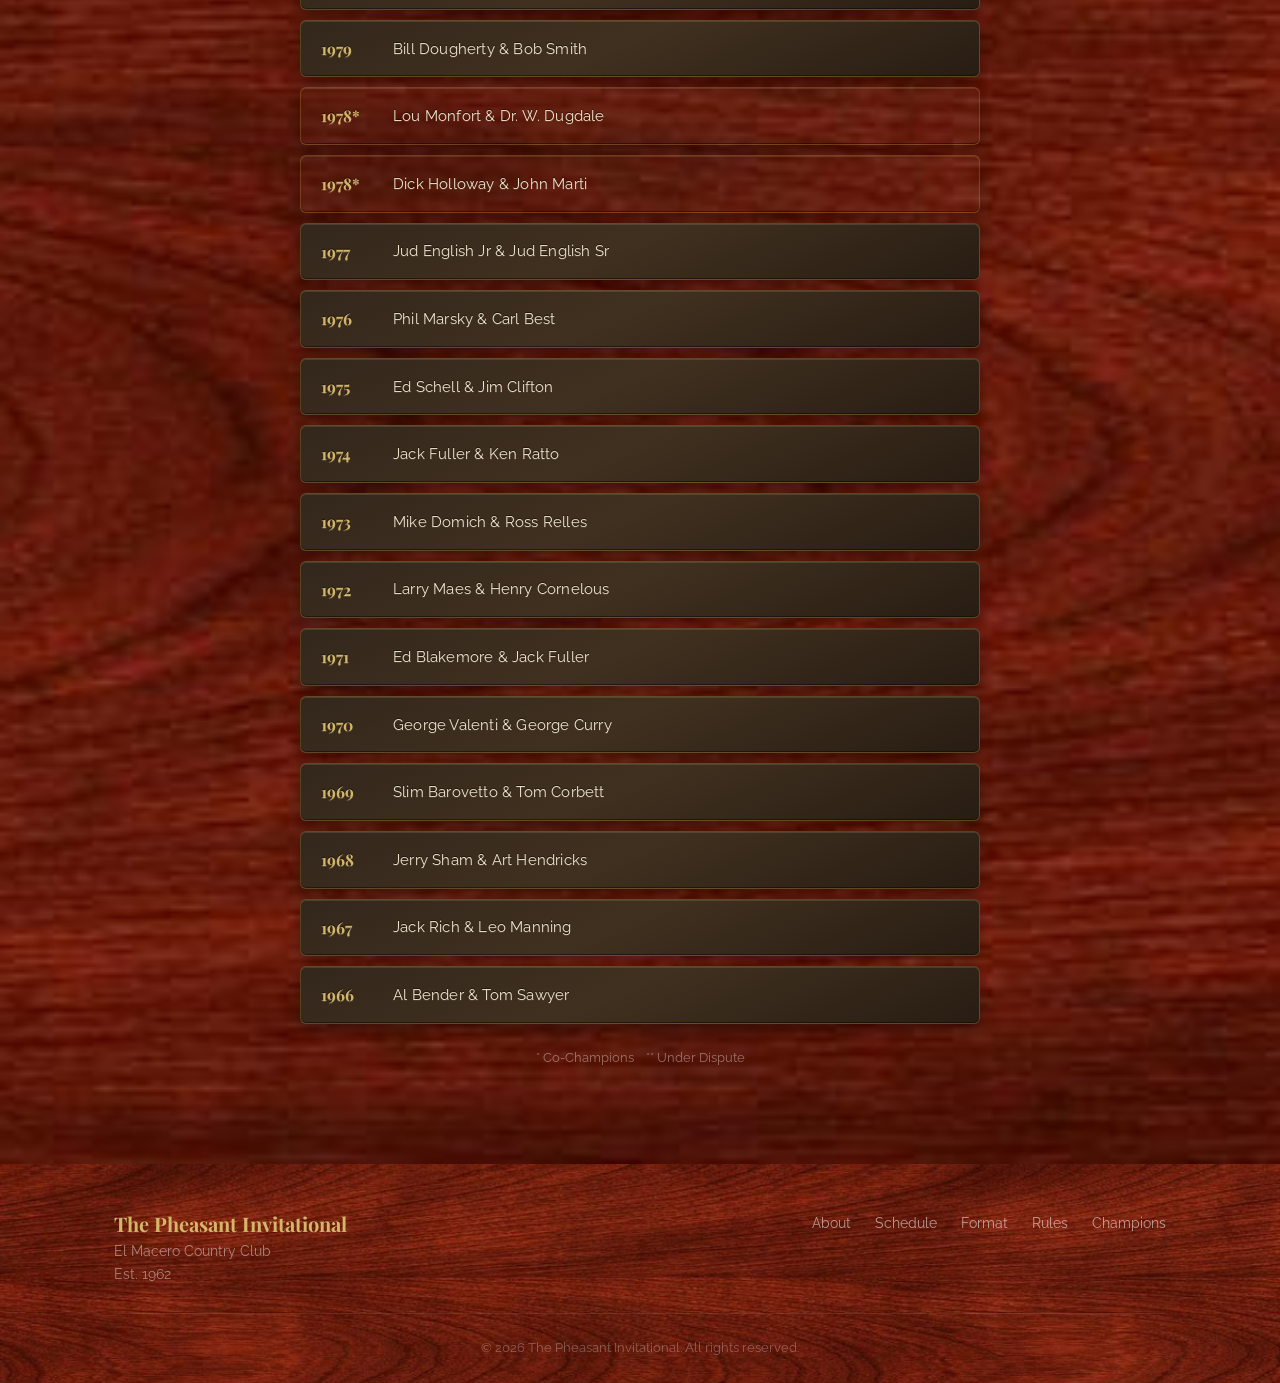
==== commit 5b37cec0: "Champions: add 2026 winners Dyke Mundy & Rome Ilardi Co-Authored-By: Claude Fable 5.1 <noreply@anthr" ====
--- a/index.html
+++ b/index.html
@@ -665,9 +665,13 @@
 
             <div class="champions-list">
                 <div class="champion-row defending">
+                    <span class="champion-year">2026</span>
+                    <span class="champion-names">Dyke Mundy &amp; Rome Ilardi</span>
+                    <span class="champion-badge">2026 Champions</span>
+                </div>
+                <div class="champion-row">
                     <span class="champion-year">2025</span>
                     <span class="champion-names">Brad Strong &amp; Ryan Strong</span>
-                    <span class="champion-badge">Defending Champions</span>
                 </div>
                 <div class="champion-row">
                     <span class="champion-year">2024</span>
